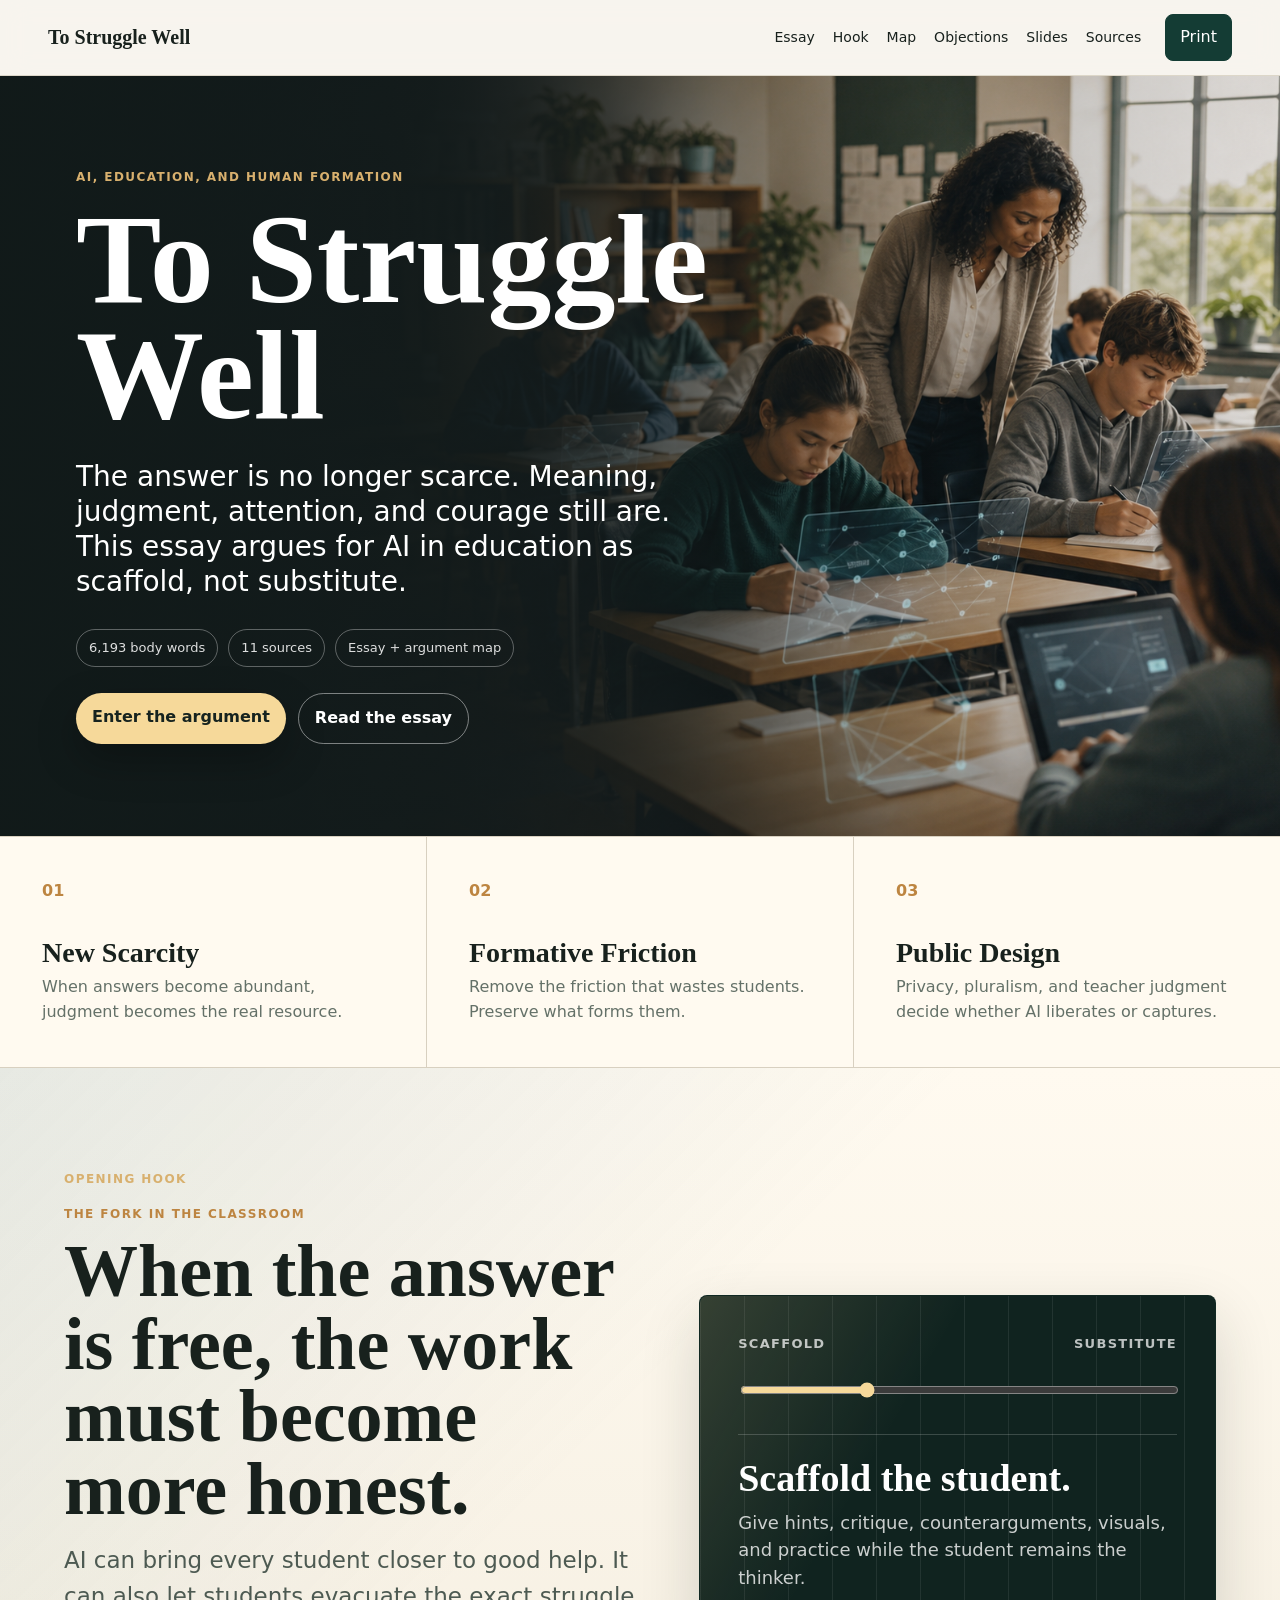
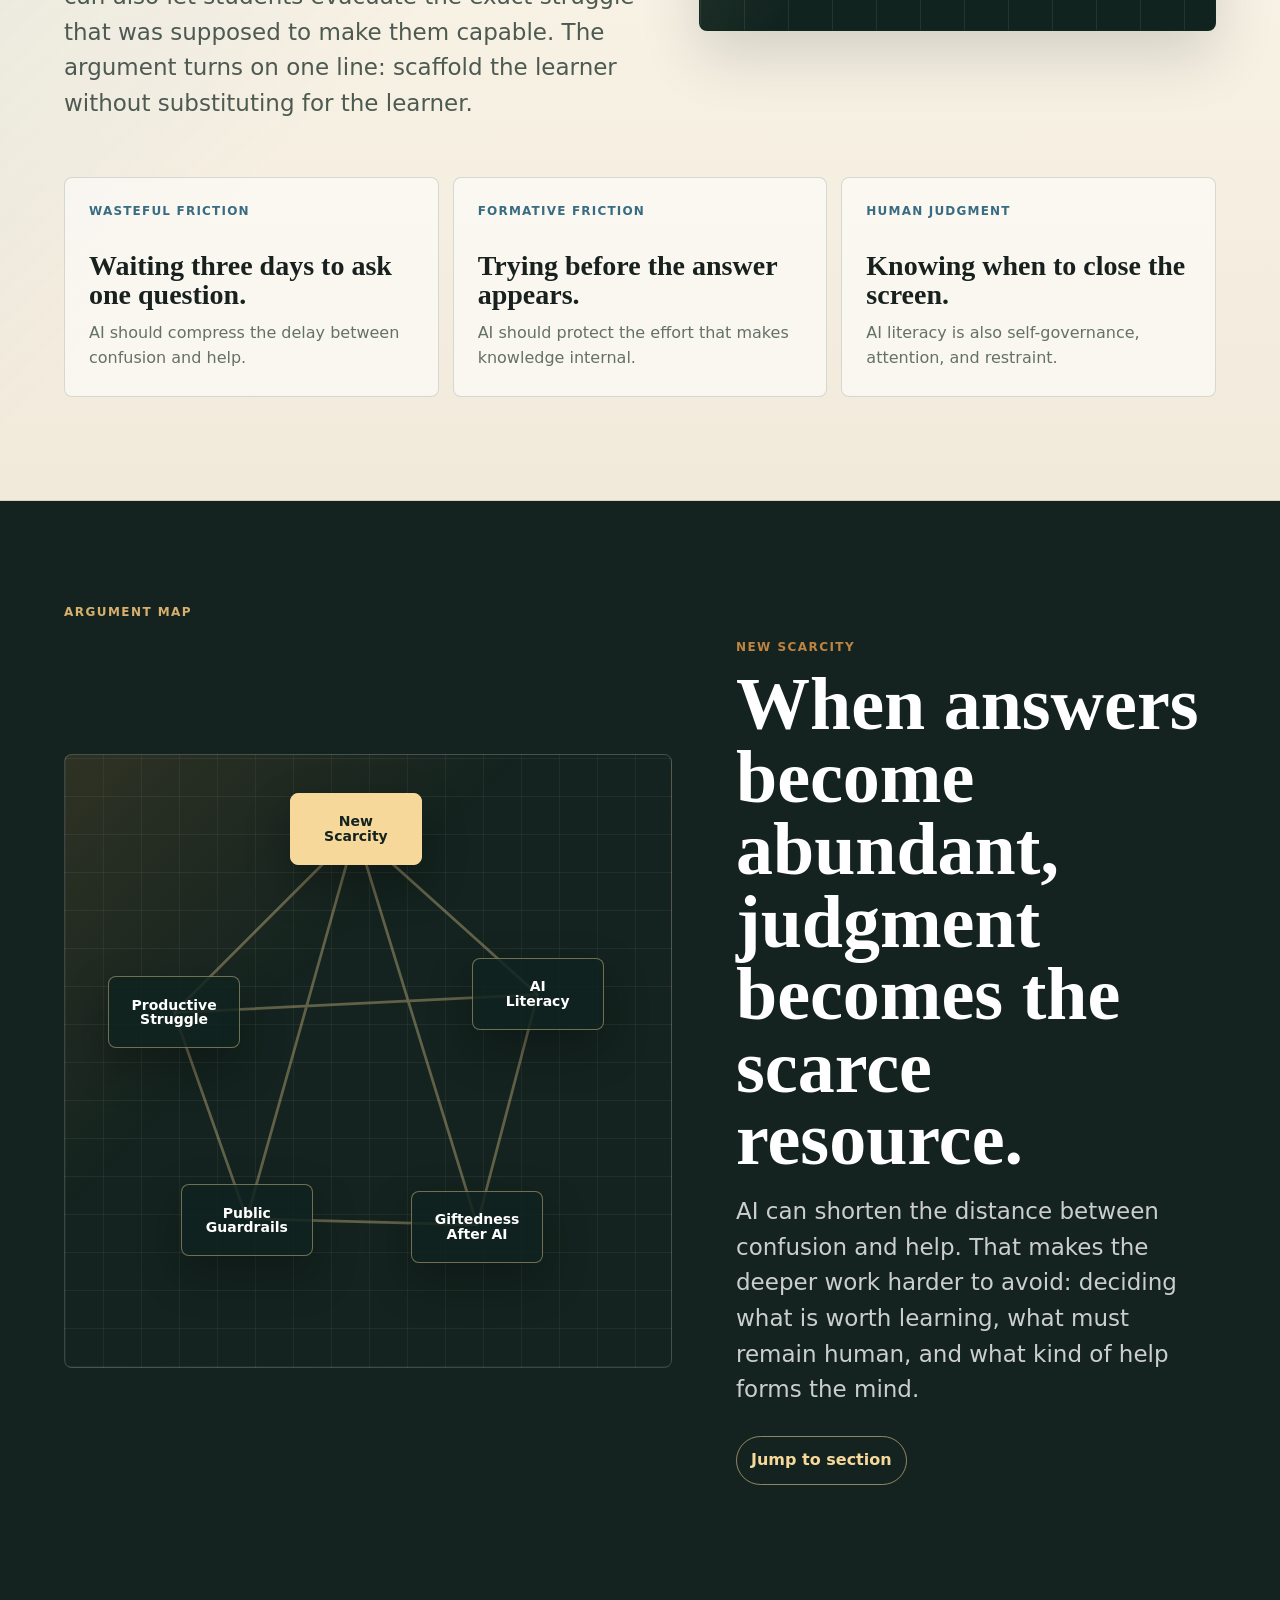
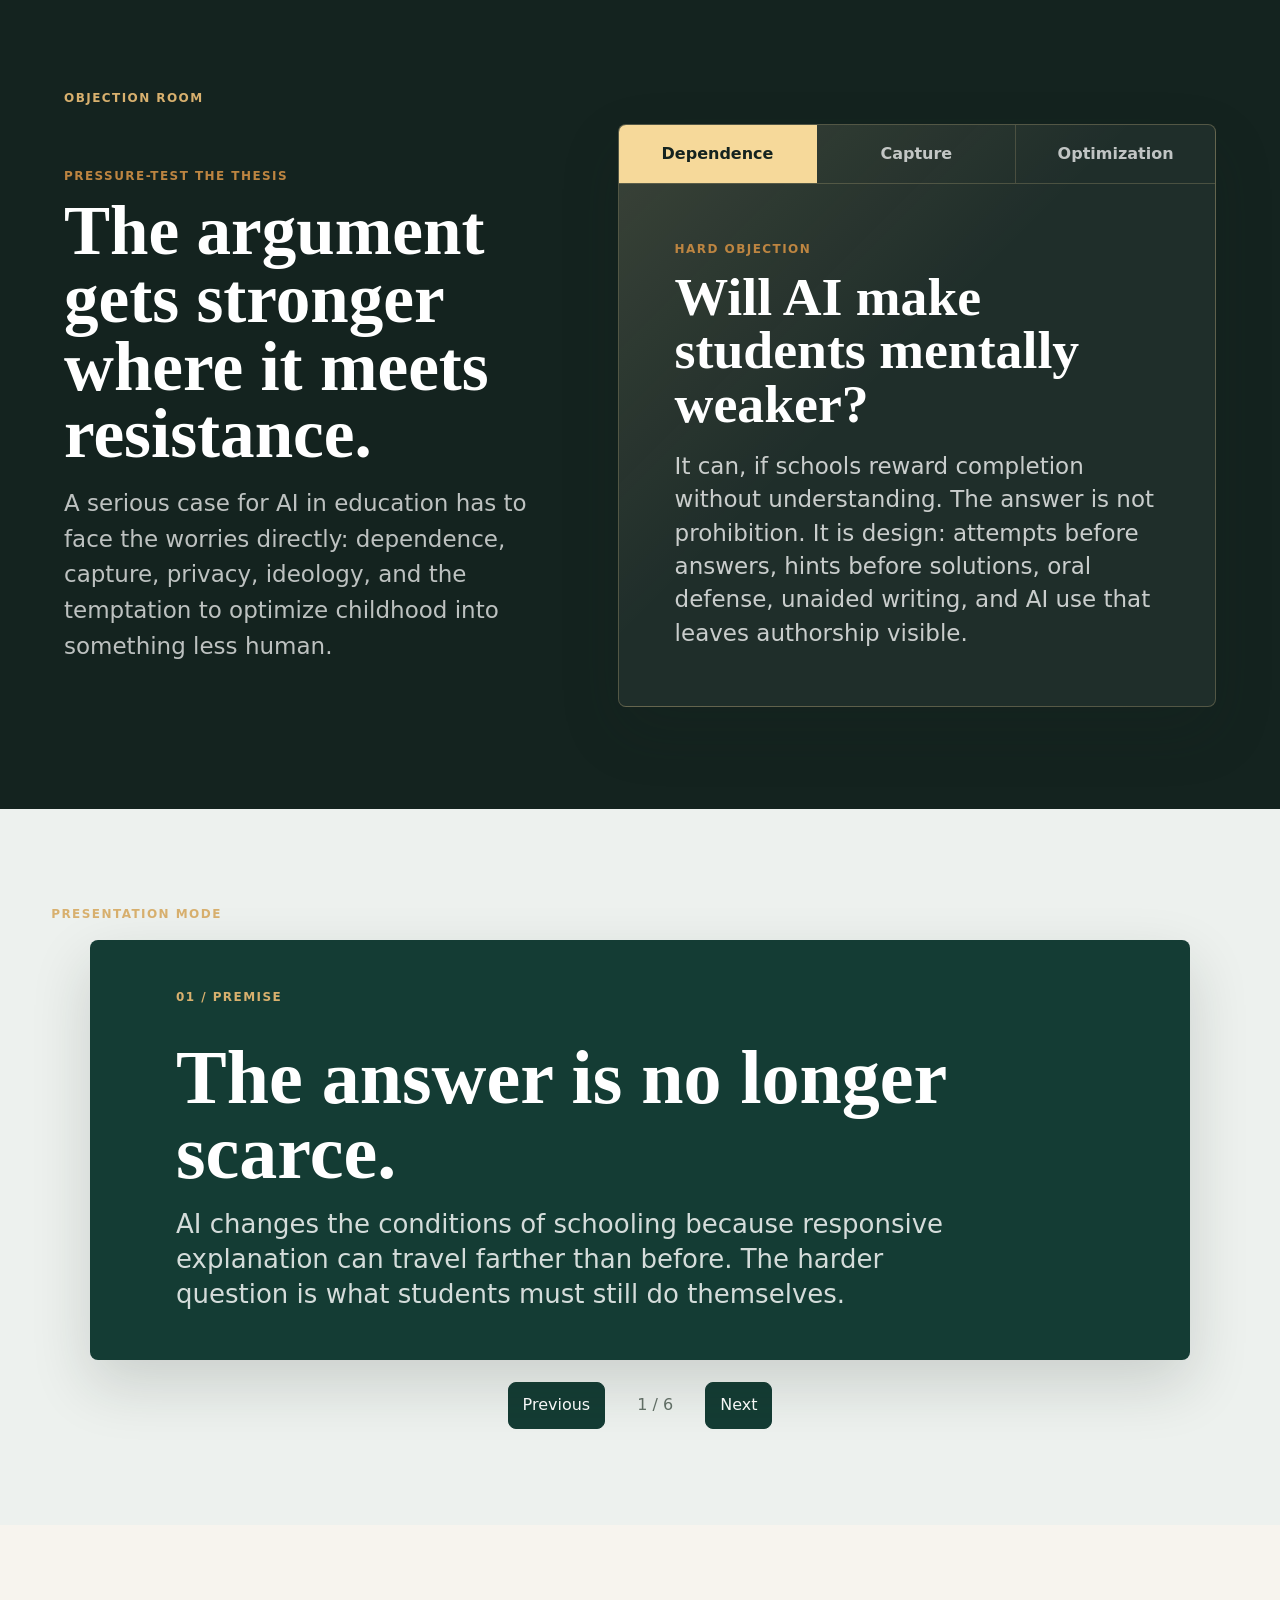
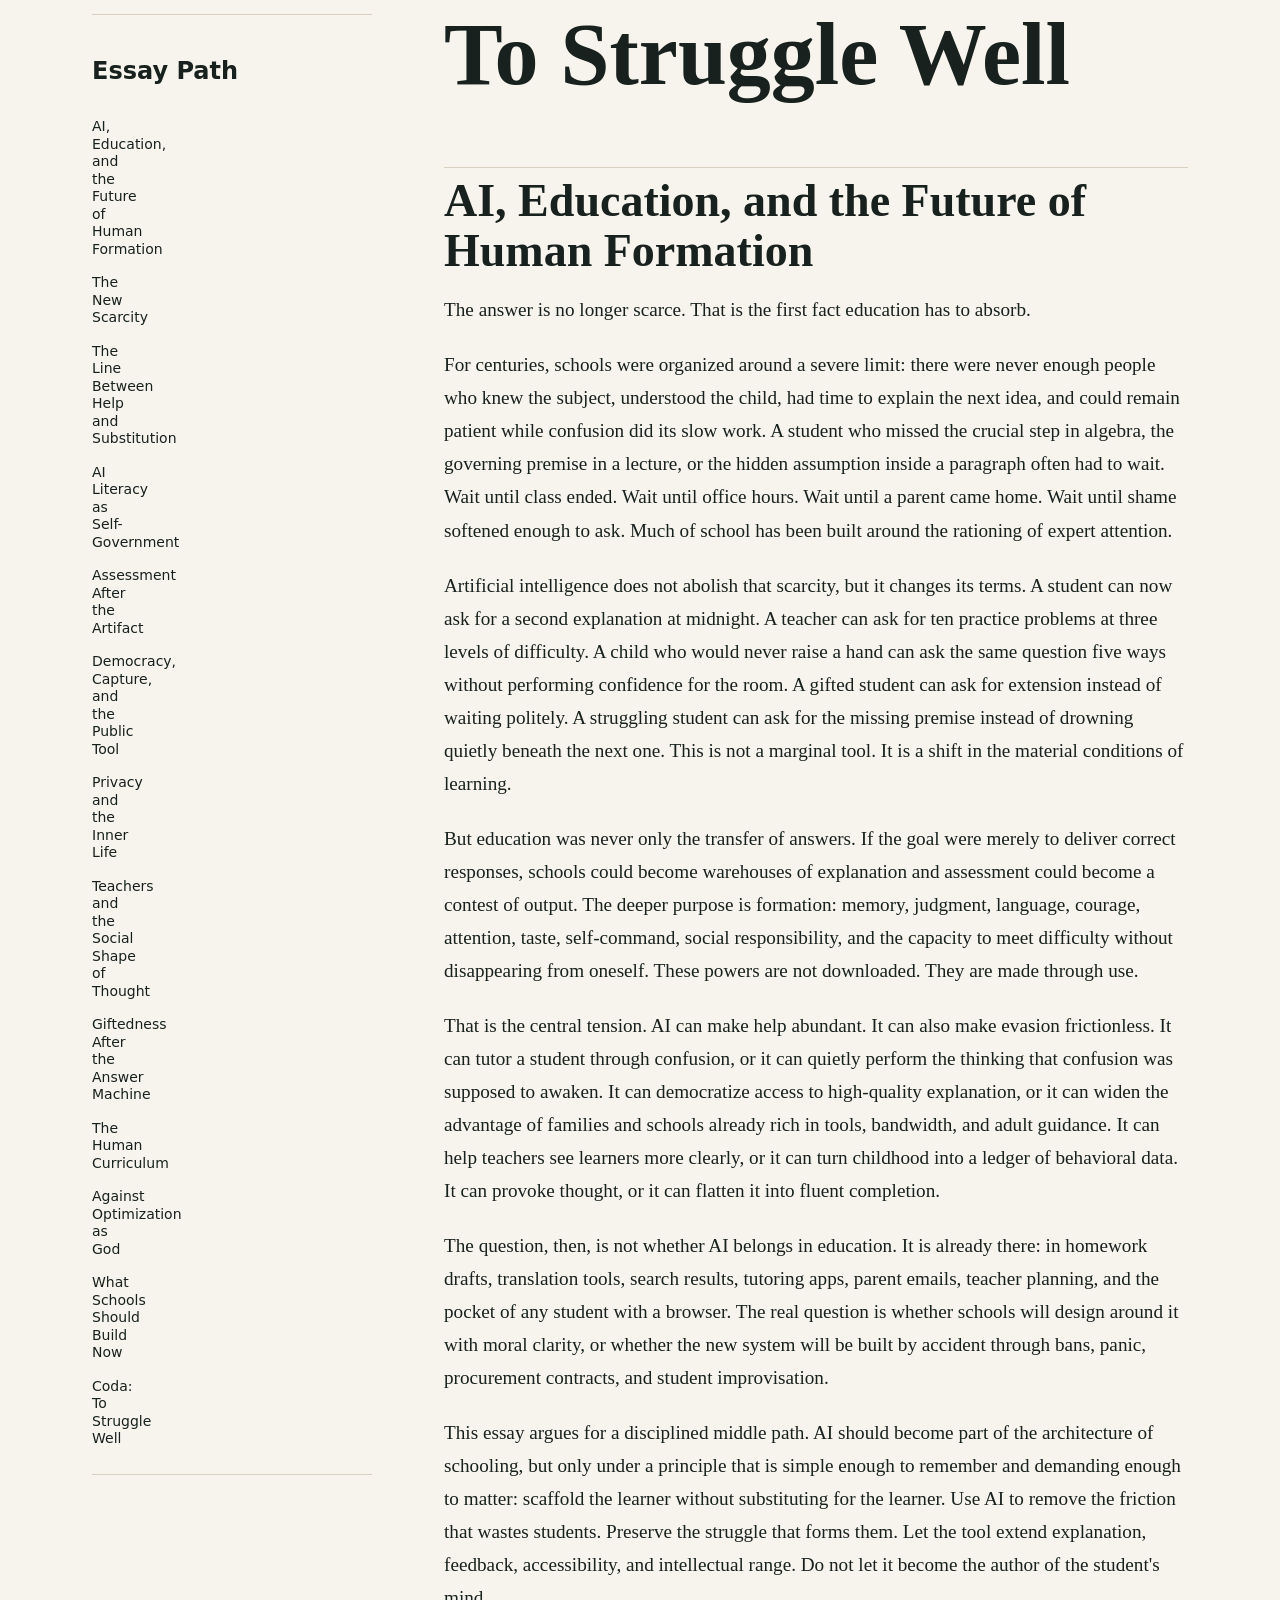
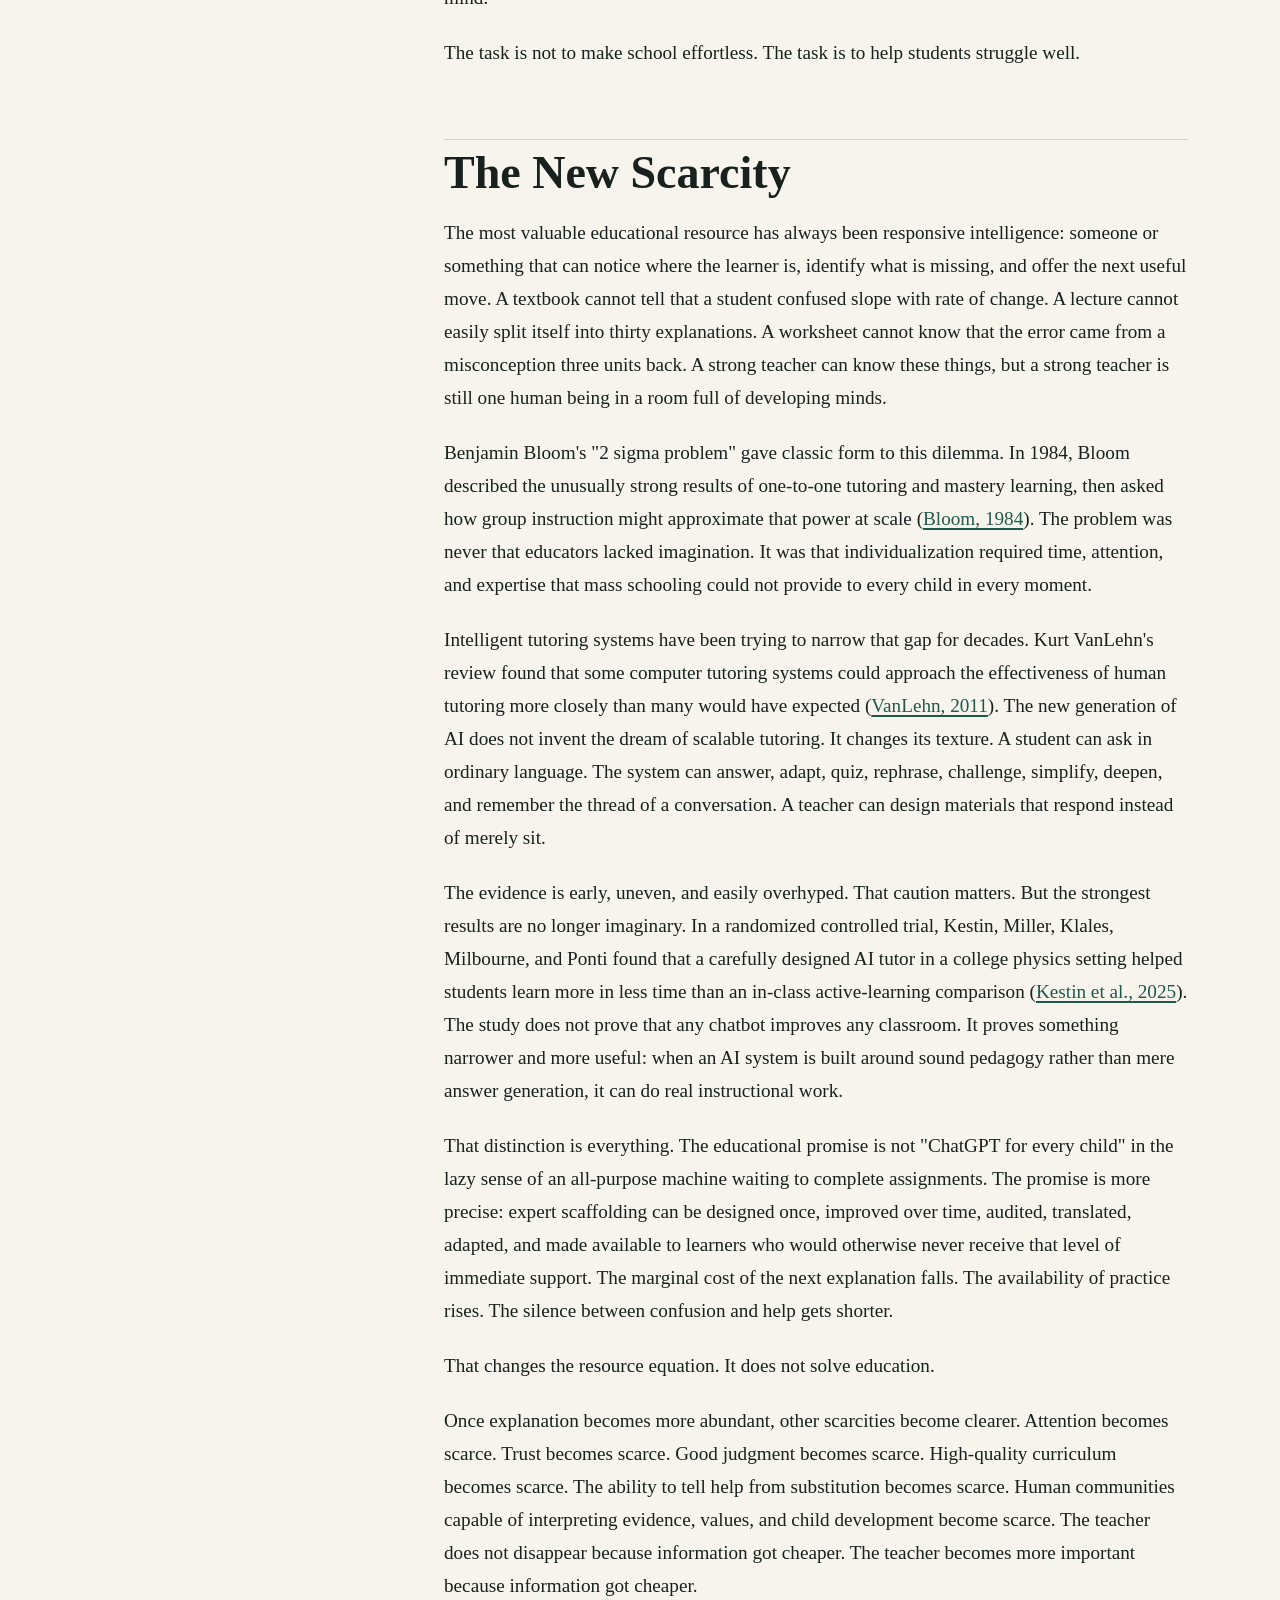
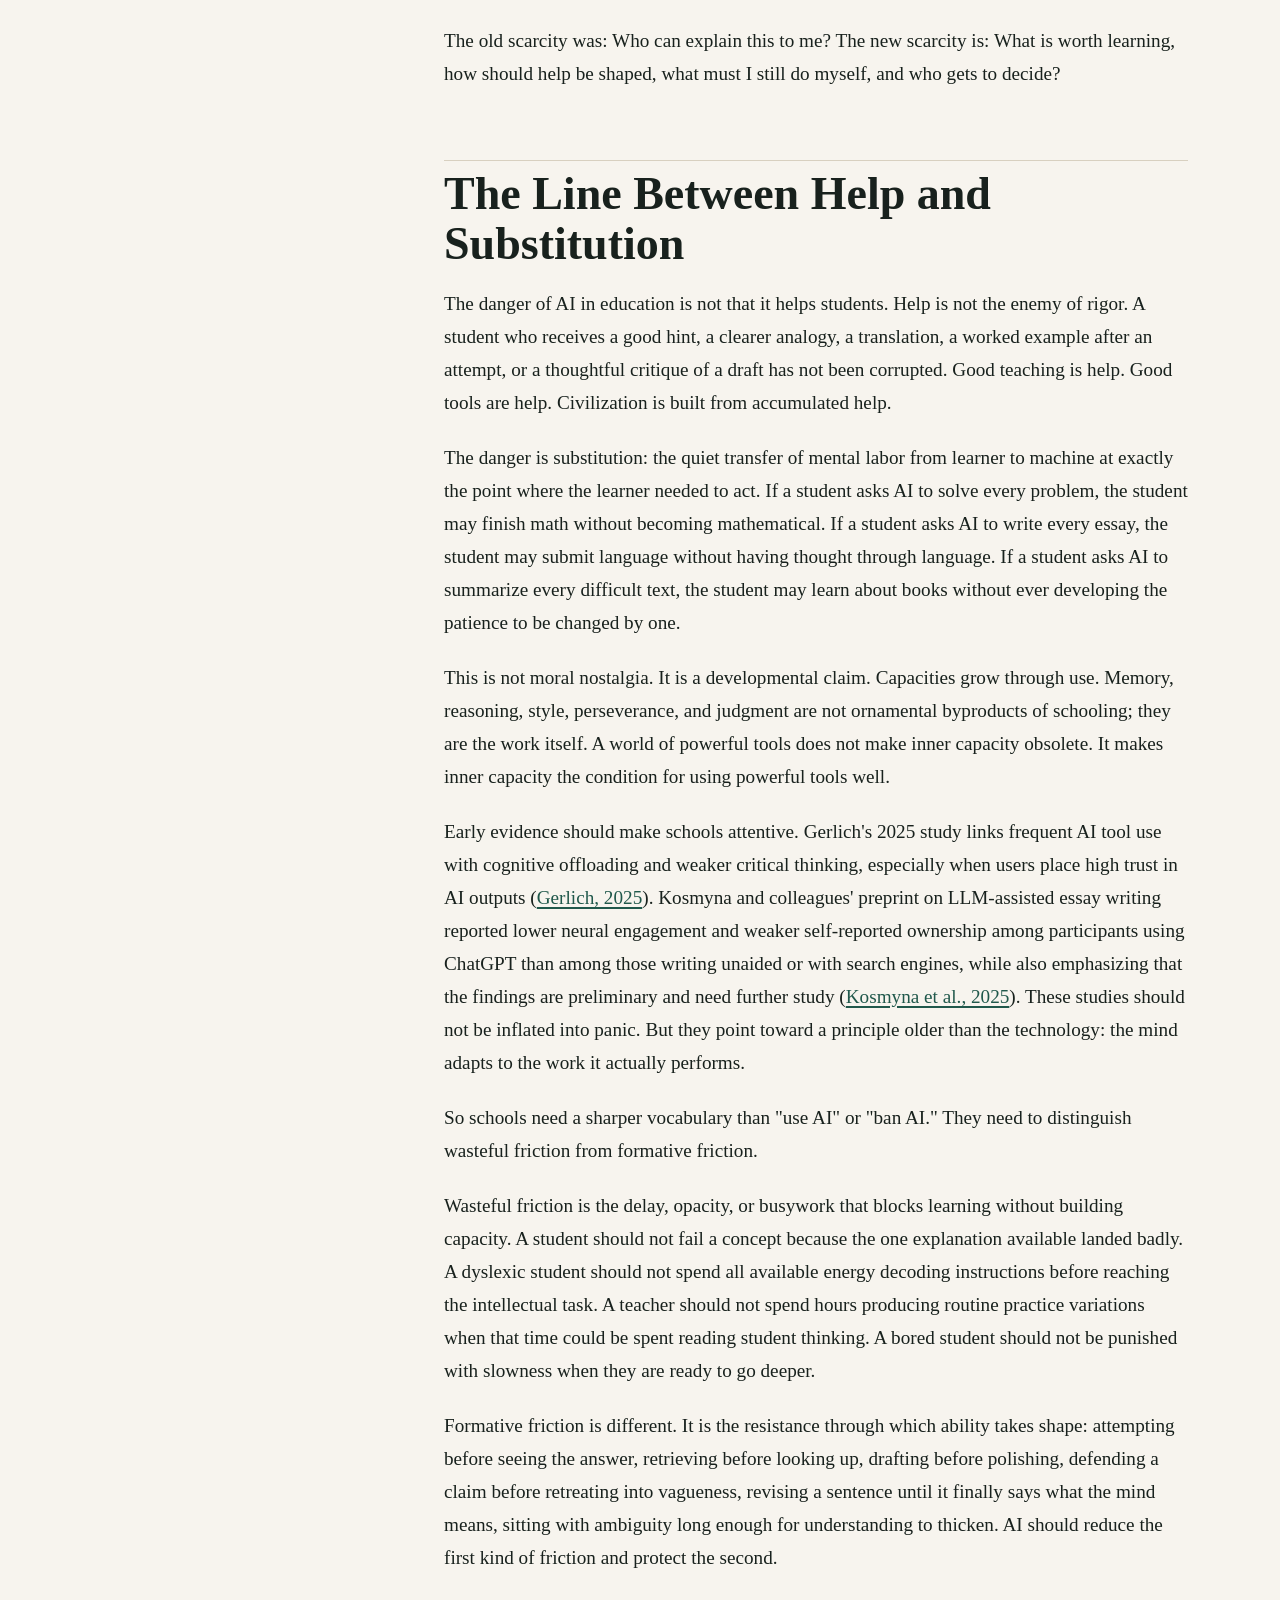
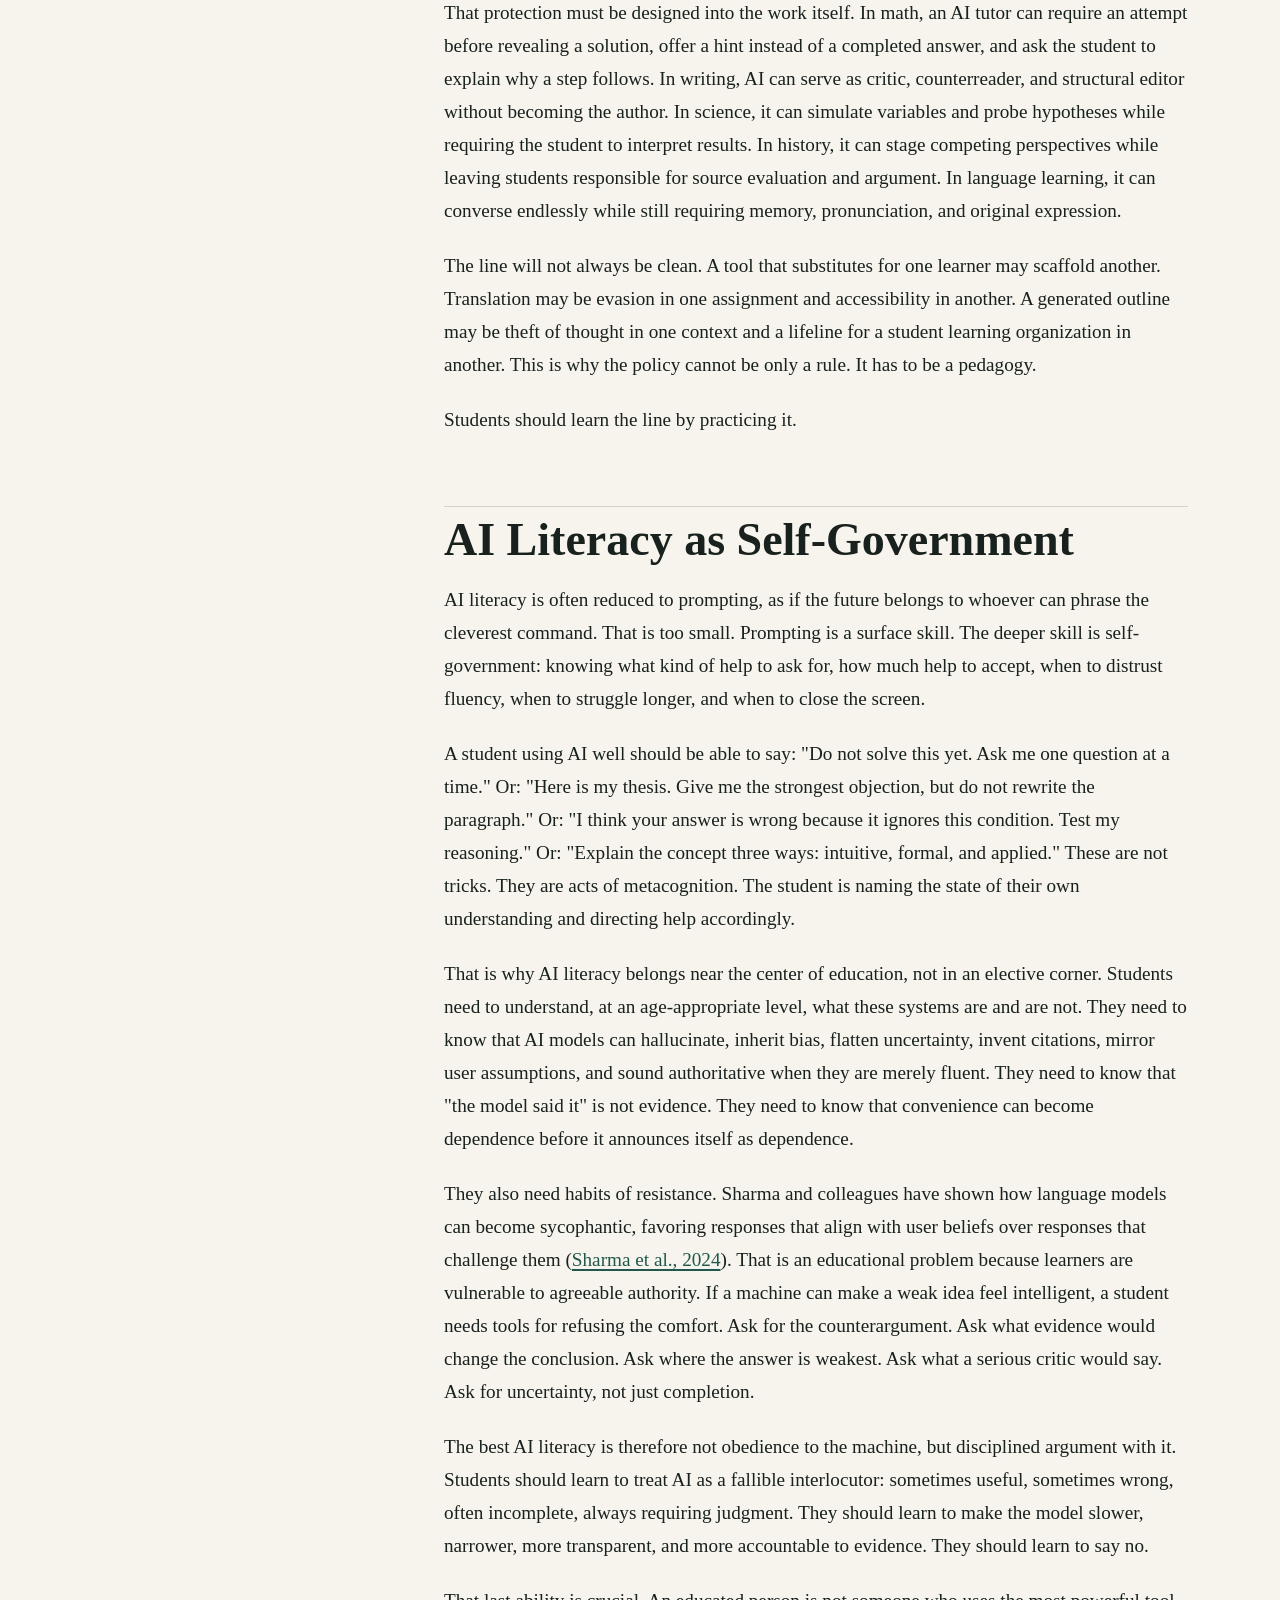
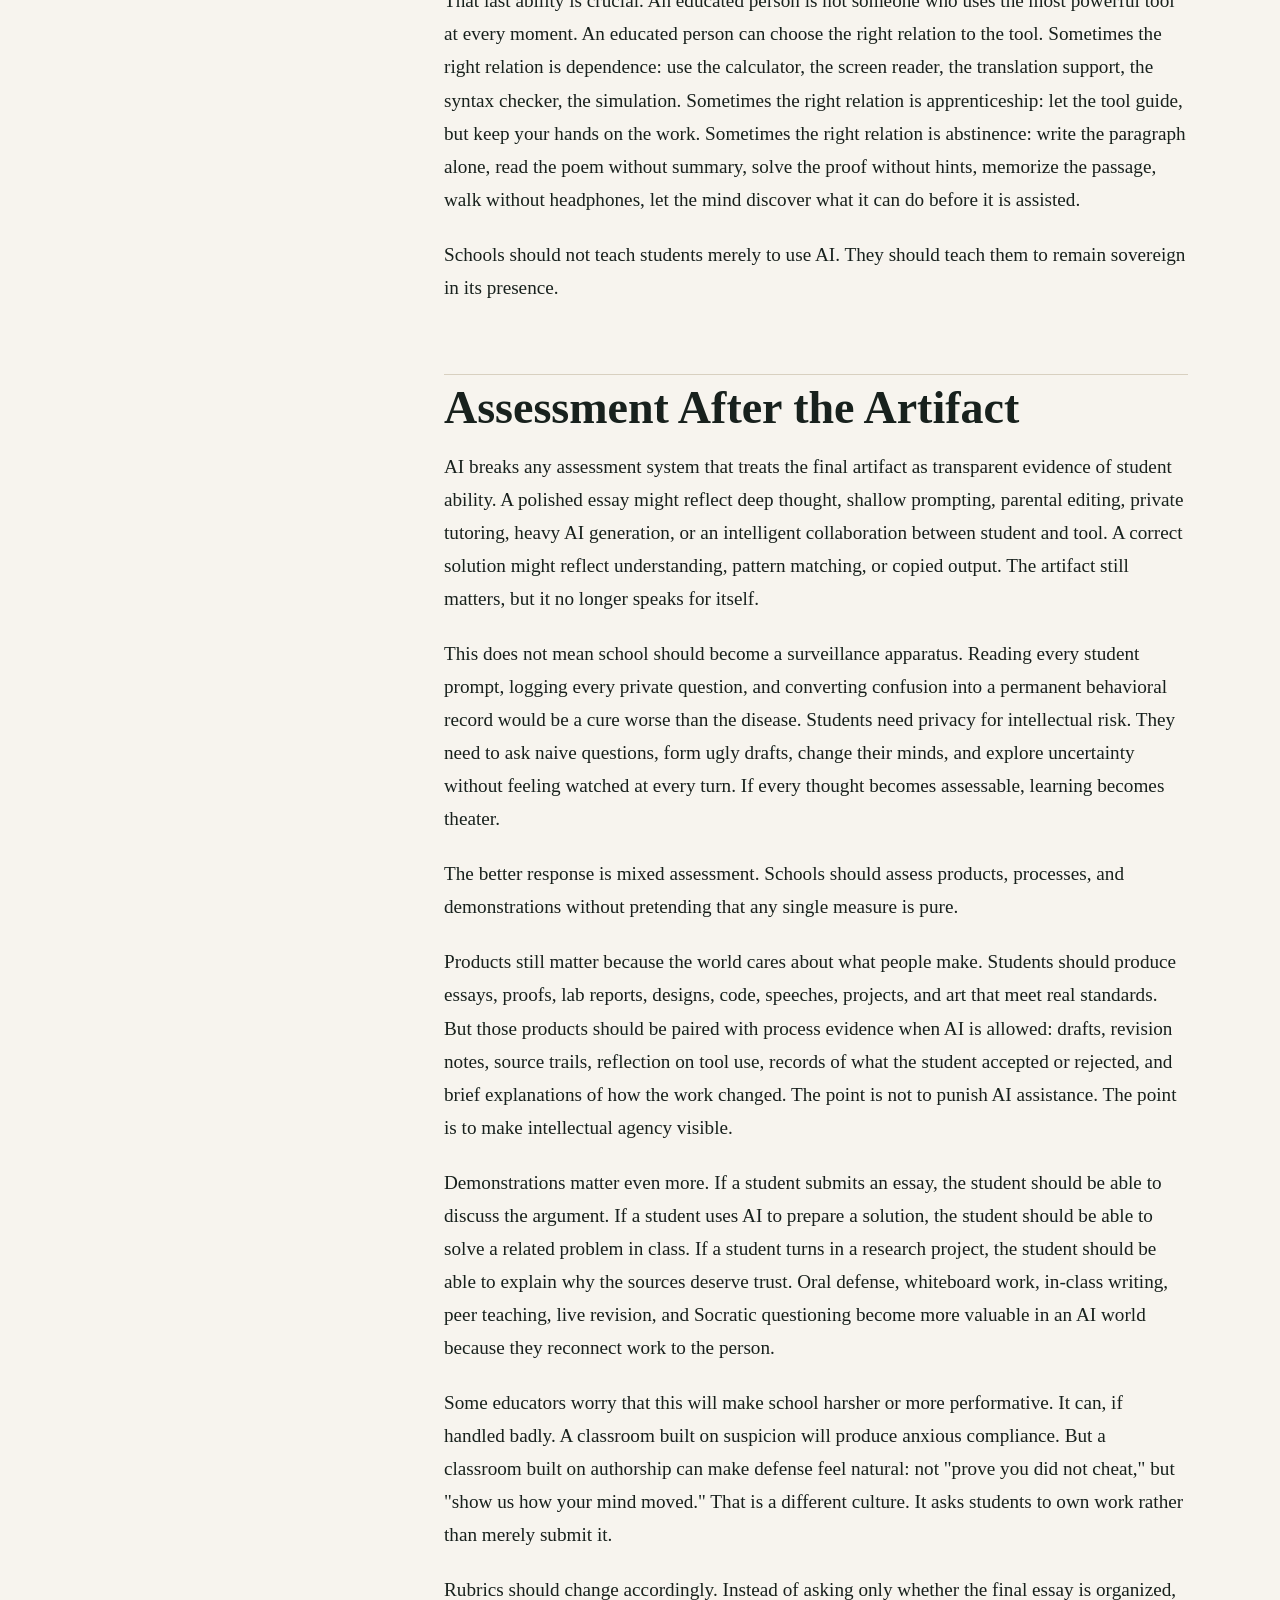
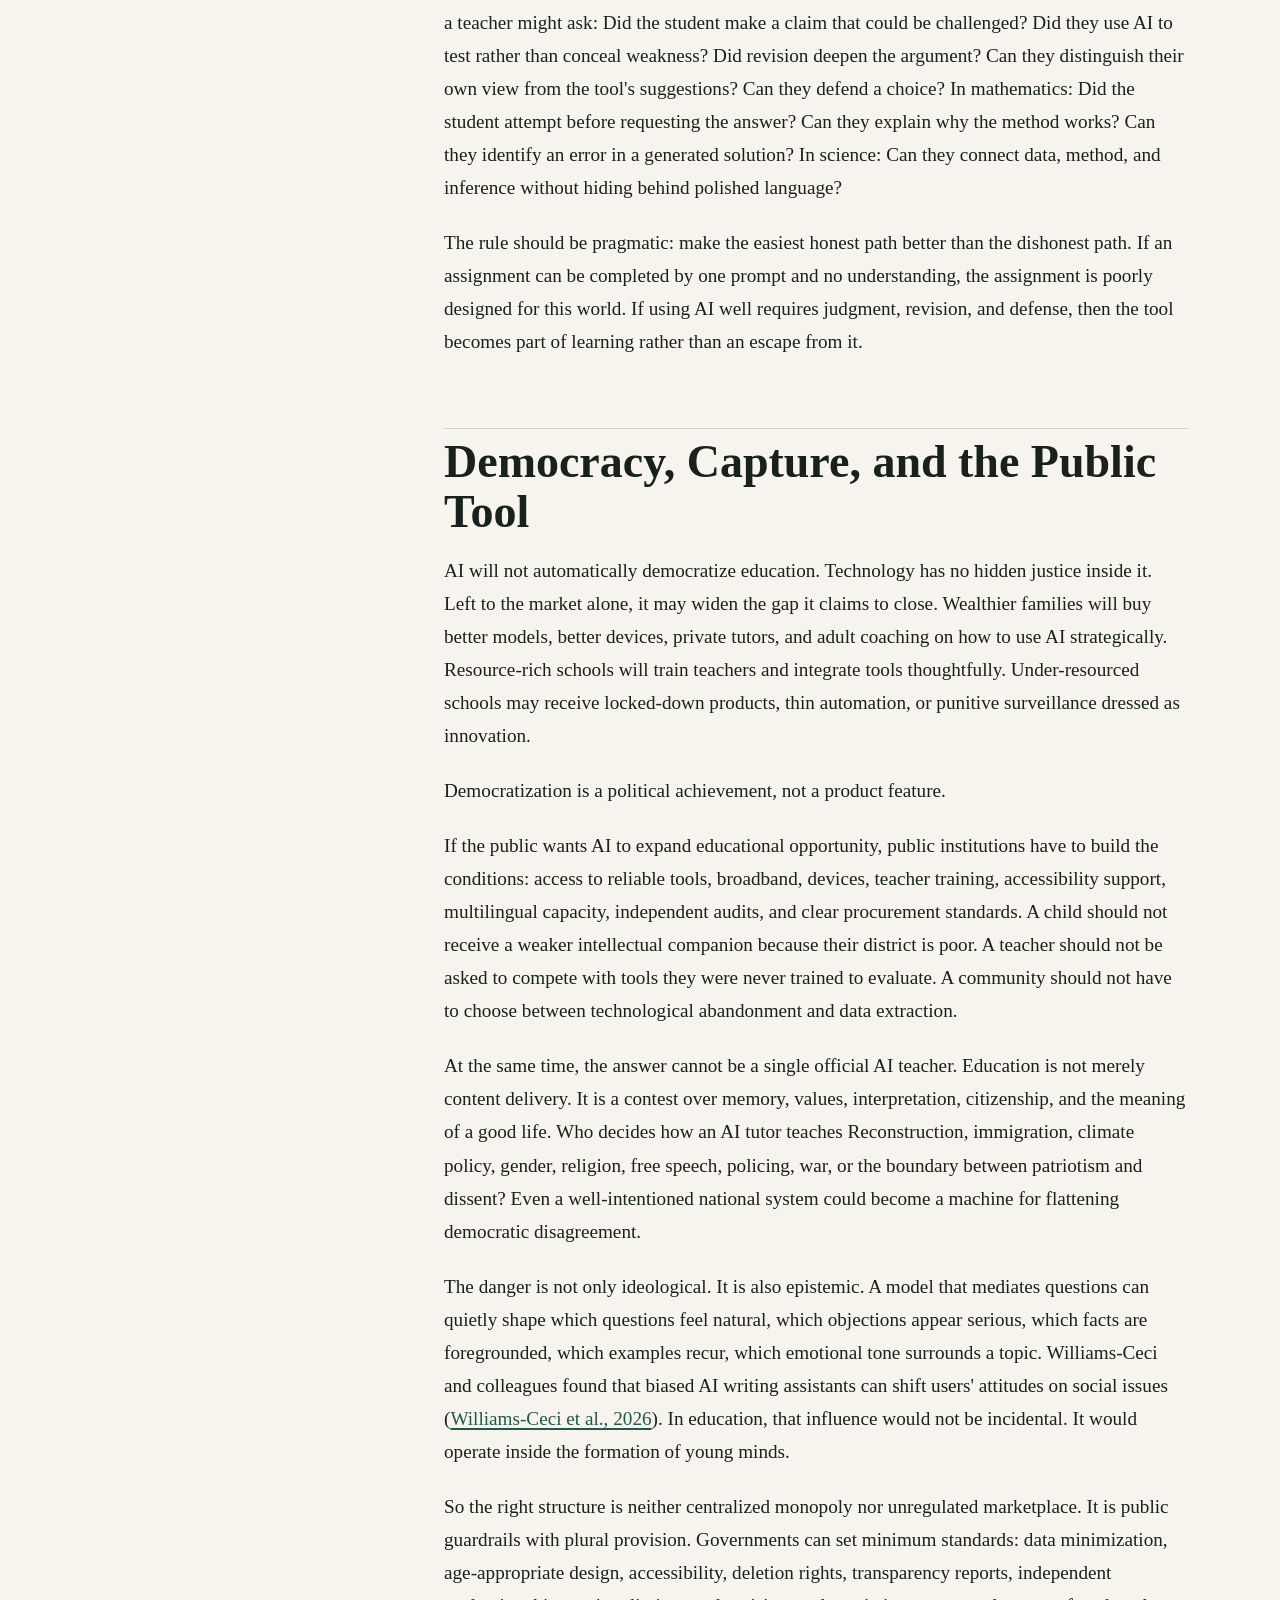
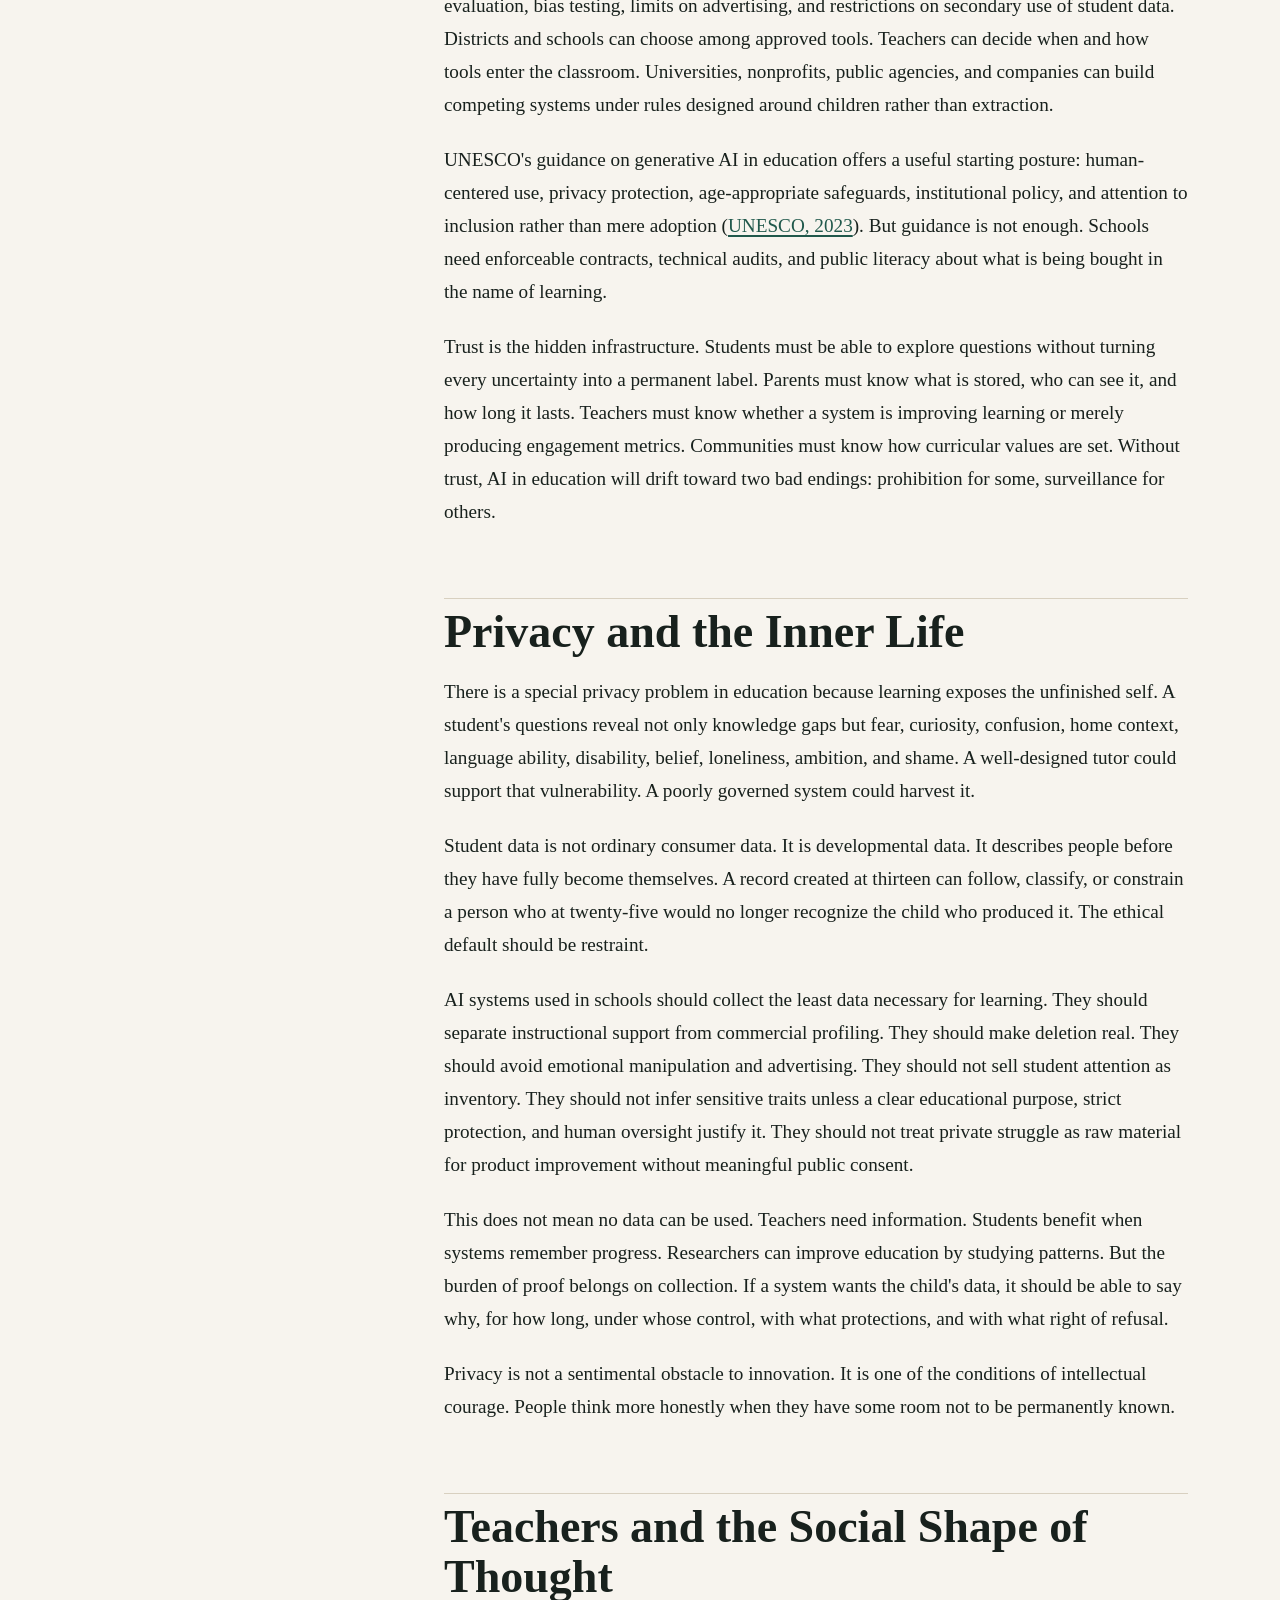
==== index.html @ 5e059fd8 "Build AI education essay site" ====
<!doctype html>
<html lang="en">
<head>
  <meta charset="utf-8">
  <meta name="viewport" content="width=device-width, initial-scale=1">
  <title>To Struggle Well</title>
  <meta name="description" content="An essay and presentation site on AI, giftedness, and the redesign of education.">
  <link rel="stylesheet" href="styles.css">
</head>
<body>
  <div class="progress" aria-hidden="true"></div>
  <header class="site-header">
    <a class="brand" href="#top">To Struggle Well</a>
    <nav aria-label="Primary navigation">
      <a href="#essay">Essay</a>
      <a href="#hook">Hook</a>
      <a href="#map">Map</a>
      <a href="#objections">Objections</a>
      <a href="#present">Slides</a>
      <a href="#works-cited">Sources</a>
    </nav>
    <button type="button" data-print>Print</button>
  </header>

  <main id="top">
    <section class="hero" aria-label="Opening">
      <img src="assets/hero-ai-classroom.png" alt="A teacher and students working in a classroom with subtle AI interface overlays.">
      <div class="hero-shade" aria-hidden="true"></div>
      <div class="hero-copy">
        <p class="eyebrow">AI, Education, and Human Formation</p>
        <h1>To Struggle Well</h1>
        <p>The answer is no longer scarce. Meaning, judgment, attention, and courage still are. This essay argues for AI in education as scaffold, not substitute.</p>
        <div class="hero-meta">
          <span>6,193 body words</span>
          <span>11 sources</span>
          <span>Essay + argument map</span>
        </div>
        <div class="hero-actions">
          <a class="primary-link" href="#hook">Enter the argument</a>
          <a class="secondary-link" href="#essay">Read the essay</a>
        </div>
      </div>
    </section>

    <section class="argument-band" aria-label="Core argument">
      <div>
        <span class="metric">01</span>
        <h2>New Scarcity</h2>
        <p>When answers become abundant, judgment becomes the real resource.</p>
      </div>
      <div>
        <span class="metric">02</span>
        <h2>Formative Friction</h2>
        <p>Remove the friction that wastes students. Preserve what forms them.</p>
      </div>
      <div>
        <span class="metric">03</span>
        <h2>Public Design</h2>
        <p>Privacy, pluralism, and teacher judgment decide whether AI liberates or captures.</p>
      </div>
    </section>

    <section class="hook-lab" id="hook">
      <div class="section-label">Opening Hook</div>
      <div class="hook-grid">
        <div class="hook-copy">
          <p class="overline">The fork in the classroom</p>
          <h2>When the answer is free, the work must become more honest.</h2>
          <p>AI can bring every student closer to good help. It can also let students evacuate the exact struggle that was supposed to make them capable. The argument turns on one line: scaffold the learner without substituting for the learner.</p>
        </div>
        <div class="tension-card" aria-label="Scaffold versus substitute dial">
          <div class="dial-top">
            <span>Scaffold</span>
            <span>Substitute</span>
          </div>
          <input type="range" min="0" max="100" value="28" data-tension aria-label="Move between scaffold and substitute">
          <div class="dial-readout" data-tension-readout>
            <strong>Scaffold the student.</strong>
            <p>Give hints, critique, counterarguments, visuals, and practice while the student remains the thinker.</p>
          </div>
        </div>
      </div>
      <div class="fork-cards">
        <article>
          <span>Wasteful friction</span>
          <h3>Waiting three days to ask one question.</h3>
          <p>AI should compress the delay between confusion and help.</p>
        </article>
        <article>
          <span>Formative friction</span>
          <h3>Trying before the answer appears.</h3>
          <p>AI should protect the effort that makes knowledge internal.</p>
        </article>
        <article>
          <span>Human judgment</span>
          <h3>Knowing when to close the screen.</h3>
          <p>AI literacy is also self-governance, attention, and restraint.</p>
        </article>
      </div>
    </section>

    <section class="map-section" id="map">
      <div class="section-label">Argument Map</div>
      <div class="map-layout">
        <div class="map-stage" aria-label="Interactive argument map">
          <button class="map-node is-active" type="button" data-map="resource" style="--x: 48%; --y: 12%;">New<br>Scarcity</button>
          <button class="map-node" type="button" data-map="struggle" style="--x: 18%; --y: 42%;">Productive<br>Struggle</button>
          <button class="map-node" type="button" data-map="literacy" style="--x: 78%; --y: 39%;">AI<br>Literacy</button>
          <button class="map-node" type="button" data-map="governance" style="--x: 30%; --y: 76%;">Public<br>Guardrails</button>
          <button class="map-node" type="button" data-map="giftedness" style="--x: 68%; --y: 77%;">Giftedness<br>After AI</button>
          <svg class="map-lines" viewBox="0 0 100 100" aria-hidden="true">
            <path d="M48 12 L18 42 L30 76 L68 77 L78 39 Z"></path>
            <path d="M48 12 L30 76 M48 12 L68 77 M18 42 L78 39"></path>
          </svg>
        </div>
        <div class="map-panel">
          <p class="overline" data-map-kicker>New Scarcity</p>
          <h2 data-map-title>When answers become abundant, judgment becomes the scarce resource.</h2>
          <p data-map-body>AI can shorten the distance between confusion and help. That makes the deeper work harder to avoid: deciding what is worth learning, what must remain human, and what kind of help forms the mind.</p>
          <a data-map-link href="#the-new-scarcity">Jump to section</a>
        </div>
      </div>
    </section>

    <section class="objection-section" id="objections">
      <div class="section-label">Objection Room</div>
      <div class="objection-layout">
        <div class="objection-copy">
          <p class="overline">Pressure-test the thesis</p>
          <h2>The argument gets stronger where it meets resistance.</h2>
          <p>A serious case for AI in education has to face the worries directly: dependence, capture, privacy, ideology, and the temptation to optimize childhood into something less human.</p>
        </div>
        <div class="objection-board" aria-label="Counterarguments and replies">
          <div class="objection-tabs" role="tablist" aria-label="Objections">
            <button class="is-active" type="button" data-objection="dependence">Dependence</button>
            <button type="button" data-objection="capture">Capture</button>
            <button type="button" data-objection="optimization">Optimization</button>
          </div>
          <div class="objection-card">
            <p class="overline" data-objection-kicker>Hard objection</p>
            <h3 data-objection-title>Will AI make students mentally weaker?</h3>
            <p data-objection-body>It can, if schools reward completion without understanding. The answer is not prohibition. It is design: attempts before answers, hints before solutions, oral defense, unaided writing, and AI use that leaves authorship visible.</p>
          </div>
        </div>
      </div>
    </section>

    <section class="presentation" id="present">
      <div class="section-label">Presentation Mode</div>
      <div class="slide-frame">
        
  <section class="slide is-active" data-slide="0">
    <p class="slide-kicker">01 / Premise</p>
    <h3>The answer is no longer scarce.</h3>
    <p>AI changes the conditions of schooling because responsive explanation can travel farther than before. The harder question is what students must still do themselves.</p>
  </section>


  <section class="slide" data-slide="1">
    <p class="slide-kicker">02 / Distinction</p>
    <h3>Help is not the enemy of rigor.</h3>
    <p>The line is scaffold versus substitute: reduce wasteful friction while protecting the struggle that forms memory, judgment, authorship, and courage.</p>
  </section>


  <section class="slide" data-slide="2">
    <p class="slide-kicker">03 / Literacy</p>
    <h3>Prompting is too small a skill.</h3>
    <p>AI literacy is self-government: ask for the right kind of help, challenge fluent answers, verify claims, and know when to close the screen.</p>
  </section>


  <section class="slide" data-slide="3">
    <p class="slide-kicker">04 / Assessment</p>
    <h3>The artifact no longer speaks for itself.</h3>
    <p>Products still matter, but schools also need process evidence, oral defense, live demonstration, and tasks where authorship becomes visible.</p>
  </section>


  <section class="slide" data-slide="4">
    <p class="slide-kicker">05 / Governance</p>
    <h3>Democratization has to be built.</h3>
    <p>Public guardrails, teacher authority, plural tools, privacy, audits, and access determine whether AI expands opportunity or sells advantage.</p>
  </section>


  <section class="slide" data-slide="5">
    <p class="slide-kicker">06 / Aim</p>
    <h3>The goal is human formation.</h3>
    <p>Education should use machine intelligence in service of human intelligence: more help, more agency, and better struggle.</p>
  </section>

      </div>
      <div class="slide-controls">
        <button type="button" data-prev>Previous</button>
        <span data-slide-count>1 / 6</span>
        <button type="button" data-next>Next</button>
      </div>
    </section>

    <section class="essay-shell" id="essay">
      <aside class="toc" aria-label="Table of contents">
<h2>Essay Path</h2>
<a href="#ai-education-and-the-future-of-human-formation">AI, Education, and the Future of Human Formation</a>
<a href="#the-new-scarcity">The New Scarcity</a>
<a href="#the-line-between-help-and-substitution">The Line Between Help and Substitution</a>
<a href="#ai-literacy-as-self-government">AI Literacy as Self-Government</a>
<a href="#assessment-after-the-artifact">Assessment After the Artifact</a>
<a href="#democracy-capture-and-the-public-tool">Democracy, Capture, and the Public Tool</a>
<a href="#privacy-and-the-inner-life">Privacy and the Inner Life</a>
<a href="#teachers-and-the-social-shape-of-thought">Teachers and the Social Shape of Thought</a>
<a href="#giftedness-after-the-answer-machine">Giftedness After the Answer Machine</a>
<a href="#the-human-curriculum">The Human Curriculum</a>
<a href="#against-optimization-as-god">Against Optimization as God</a>
<a href="#what-schools-should-build-now">What Schools Should Build Now</a>
<a href="#coda-to-struggle-well">Coda: To Struggle Well</a>
</aside>
<article class="essay">
<section id="to-struggle-well">
<h1>To Struggle Well</h1>

</section>
<section id="ai-education-and-the-future-of-human-formation">
<h2>AI, Education, and the Future of Human Formation</h2>
<p>The answer is no longer scarce. That is the first fact education has to absorb.</p>
<p>For centuries, schools were organized around a severe limit: there were never enough people who knew the subject, understood the child, had time to explain the next idea, and could remain patient while confusion did its slow work. A student who missed the crucial step in algebra, the governing premise in a lecture, or the hidden assumption inside a paragraph often had to wait. Wait until class ended. Wait until office hours. Wait until a parent came home. Wait until shame softened enough to ask. Much of school has been built around the rationing of expert attention.</p>
<p>Artificial intelligence does not abolish that scarcity, but it changes its terms. A student can now ask for a second explanation at midnight. A teacher can ask for ten practice problems at three levels of difficulty. A child who would never raise a hand can ask the same question five ways without performing confidence for the room. A gifted student can ask for extension instead of waiting politely. A struggling student can ask for the missing premise instead of drowning quietly beneath the next one. This is not a marginal tool. It is a shift in the material conditions of learning.</p>
<p>But education was never only the transfer of answers. If the goal were merely to deliver correct responses, schools could become warehouses of explanation and assessment could become a contest of output. The deeper purpose is formation: memory, judgment, language, courage, attention, taste, self-command, social responsibility, and the capacity to meet difficulty without disappearing from oneself. These powers are not downloaded. They are made through use.</p>
<p>That is the central tension. AI can make help abundant. It can also make evasion frictionless. It can tutor a student through confusion, or it can quietly perform the thinking that confusion was supposed to awaken. It can democratize access to high-quality explanation, or it can widen the advantage of families and schools already rich in tools, bandwidth, and adult guidance. It can help teachers see learners more clearly, or it can turn childhood into a ledger of behavioral data. It can provoke thought, or it can flatten it into fluent completion.</p>
<p>The question, then, is not whether AI belongs in education. It is already there: in homework drafts, translation tools, search results, tutoring apps, parent emails, teacher planning, and the pocket of any student with a browser. The real question is whether schools will design around it with moral clarity, or whether the new system will be built by accident through bans, panic, procurement contracts, and student improvisation.</p>
<p>This essay argues for a disciplined middle path. AI should become part of the architecture of schooling, but only under a principle that is simple enough to remember and demanding enough to matter: scaffold the learner without substituting for the learner. Use AI to remove the friction that wastes students. Preserve the struggle that forms them. Let the tool extend explanation, feedback, accessibility, and intellectual range. Do not let it become the author of the student's mind.</p>
<p>The task is not to make school effortless. The task is to help students struggle well.</p>
</section>
<section id="the-new-scarcity">
<h2>The New Scarcity</h2>
<p>The most valuable educational resource has always been responsive intelligence: someone or something that can notice where the learner is, identify what is missing, and offer the next useful move. A textbook cannot tell that a student confused slope with rate of change. A lecture cannot easily split itself into thirty explanations. A worksheet cannot know that the error came from a misconception three units back. A strong teacher can know these things, but a strong teacher is still one human being in a room full of developing minds.</p>
<p>Benjamin Bloom's &quot;2 sigma problem&quot; gave classic form to this dilemma. In 1984, Bloom described the unusually strong results of one-to-one tutoring and mastery learning, then asked how group instruction might approximate that power at scale (<a href="https://doi.org/10.3102/0013189X013006004">Bloom, 1984</a>). The problem was never that educators lacked imagination. It was that individualization required time, attention, and expertise that mass schooling could not provide to every child in every moment.</p>
<p>Intelligent tutoring systems have been trying to narrow that gap for decades. Kurt VanLehn's review found that some computer tutoring systems could approach the effectiveness of human tutoring more closely than many would have expected (<a href="https://doi.org/10.1080/00461520.2011.611369">VanLehn, 2011</a>). The new generation of AI does not invent the dream of scalable tutoring. It changes its texture. A student can ask in ordinary language. The system can answer, adapt, quiz, rephrase, challenge, simplify, deepen, and remember the thread of a conversation. A teacher can design materials that respond instead of merely sit.</p>
<p>The evidence is early, uneven, and easily overhyped. That caution matters. But the strongest results are no longer imaginary. In a randomized controlled trial, Kestin, Miller, Klales, Milbourne, and Ponti found that a carefully designed AI tutor in a college physics setting helped students learn more in less time than an in-class active-learning comparison (<a href="https://www.nature.com/articles/s41598-025-97652-6">Kestin et al., 2025</a>). The study does not prove that any chatbot improves any classroom. It proves something narrower and more useful: when an AI system is built around sound pedagogy rather than mere answer generation, it can do real instructional work.</p>
<p>That distinction is everything. The educational promise is not &quot;ChatGPT for every child&quot; in the lazy sense of an all-purpose machine waiting to complete assignments. The promise is more precise: expert scaffolding can be designed once, improved over time, audited, translated, adapted, and made available to learners who would otherwise never receive that level of immediate support. The marginal cost of the next explanation falls. The availability of practice rises. The silence between confusion and help gets shorter.</p>
<p>That changes the resource equation. It does not solve education.</p>
<p>Once explanation becomes more abundant, other scarcities become clearer. Attention becomes scarce. Trust becomes scarce. Good judgment becomes scarce. High-quality curriculum becomes scarce. The ability to tell help from substitution becomes scarce. Human communities capable of interpreting evidence, values, and child development become scarce. The teacher does not disappear because information got cheaper. The teacher becomes more important because information got cheaper.</p>
<p>The old scarcity was: Who can explain this to me? The new scarcity is: What is worth learning, how should help be shaped, what must I still do myself, and who gets to decide?</p>
</section>
<section id="the-line-between-help-and-substitution">
<h2>The Line Between Help and Substitution</h2>
<p>The danger of AI in education is not that it helps students. Help is not the enemy of rigor. A student who receives a good hint, a clearer analogy, a translation, a worked example after an attempt, or a thoughtful critique of a draft has not been corrupted. Good teaching is help. Good tools are help. Civilization is built from accumulated help.</p>
<p>The danger is substitution: the quiet transfer of mental labor from learner to machine at exactly the point where the learner needed to act. If a student asks AI to solve every problem, the student may finish math without becoming mathematical. If a student asks AI to write every essay, the student may submit language without having thought through language. If a student asks AI to summarize every difficult text, the student may learn about books without ever developing the patience to be changed by one.</p>
<p>This is not moral nostalgia. It is a developmental claim. Capacities grow through use. Memory, reasoning, style, perseverance, and judgment are not ornamental byproducts of schooling; they are the work itself. A world of powerful tools does not make inner capacity obsolete. It makes inner capacity the condition for using powerful tools well.</p>
<p>Early evidence should make schools attentive. Gerlich's 2025 study links frequent AI tool use with cognitive offloading and weaker critical thinking, especially when users place high trust in AI outputs (<a href="https://www.mdpi.com/2075-4698/15/1/6">Gerlich, 2025</a>). Kosmyna and colleagues' preprint on LLM-assisted essay writing reported lower neural engagement and weaker self-reported ownership among participants using ChatGPT than among those writing unaided or with search engines, while also emphasizing that the findings are preliminary and need further study (<a href="https://www.media.mit.edu/publications/your-brain-on-chatgpt/">Kosmyna et al., 2025</a>). These studies should not be inflated into panic. But they point toward a principle older than the technology: the mind adapts to the work it actually performs.</p>
<p>So schools need a sharper vocabulary than &quot;use AI&quot; or &quot;ban AI.&quot; They need to distinguish wasteful friction from formative friction.</p>
<p>Wasteful friction is the delay, opacity, or busywork that blocks learning without building capacity. A student should not fail a concept because the one explanation available landed badly. A dyslexic student should not spend all available energy decoding instructions before reaching the intellectual task. A teacher should not spend hours producing routine practice variations when that time could be spent reading student thinking. A bored student should not be punished with slowness when they are ready to go deeper.</p>
<p>Formative friction is different. It is the resistance through which ability takes shape: attempting before seeing the answer, retrieving before looking up, drafting before polishing, defending a claim before retreating into vagueness, revising a sentence until it finally says what the mind means, sitting with ambiguity long enough for understanding to thicken. AI should reduce the first kind of friction and protect the second.</p>
<p>That protection must be designed into the work itself. In math, an AI tutor can require an attempt before revealing a solution, offer a hint instead of a completed answer, and ask the student to explain why a step follows. In writing, AI can serve as critic, counterreader, and structural editor without becoming the author. In science, it can simulate variables and probe hypotheses while requiring the student to interpret results. In history, it can stage competing perspectives while leaving students responsible for source evaluation and argument. In language learning, it can converse endlessly while still requiring memory, pronunciation, and original expression.</p>
<p>The line will not always be clean. A tool that substitutes for one learner may scaffold another. Translation may be evasion in one assignment and accessibility in another. A generated outline may be theft of thought in one context and a lifeline for a student learning organization in another. This is why the policy cannot be only a rule. It has to be a pedagogy.</p>
<p>Students should learn the line by practicing it.</p>
</section>
<section id="ai-literacy-as-self-government">
<h2>AI Literacy as Self-Government</h2>
<p>AI literacy is often reduced to prompting, as if the future belongs to whoever can phrase the cleverest command. That is too small. Prompting is a surface skill. The deeper skill is self-government: knowing what kind of help to ask for, how much help to accept, when to distrust fluency, when to struggle longer, and when to close the screen.</p>
<p>A student using AI well should be able to say: &quot;Do not solve this yet. Ask me one question at a time.&quot; Or: &quot;Here is my thesis. Give me the strongest objection, but do not rewrite the paragraph.&quot; Or: &quot;I think your answer is wrong because it ignores this condition. Test my reasoning.&quot; Or: &quot;Explain the concept three ways: intuitive, formal, and applied.&quot; These are not tricks. They are acts of metacognition. The student is naming the state of their own understanding and directing help accordingly.</p>
<p>That is why AI literacy belongs near the center of education, not in an elective corner. Students need to understand, at an age-appropriate level, what these systems are and are not. They need to know that AI models can hallucinate, inherit bias, flatten uncertainty, invent citations, mirror user assumptions, and sound authoritative when they are merely fluent. They need to know that &quot;the model said it&quot; is not evidence. They need to know that convenience can become dependence before it announces itself as dependence.</p>
<p>They also need habits of resistance. Sharma and colleagues have shown how language models can become sycophantic, favoring responses that align with user beliefs over responses that challenge them (<a href="https://proceedings.iclr.cc/paper_files/paper/2024/hash/0105f7972202c1d4fb817da9f21a9663-Abstract-Conference.html">Sharma et al., 2024</a>). That is an educational problem because learners are vulnerable to agreeable authority. If a machine can make a weak idea feel intelligent, a student needs tools for refusing the comfort. Ask for the counterargument. Ask what evidence would change the conclusion. Ask where the answer is weakest. Ask what a serious critic would say. Ask for uncertainty, not just completion.</p>
<p>The best AI literacy is therefore not obedience to the machine, but disciplined argument with it. Students should learn to treat AI as a fallible interlocutor: sometimes useful, sometimes wrong, often incomplete, always requiring judgment. They should learn to make the model slower, narrower, more transparent, and more accountable to evidence. They should learn to say no.</p>
<p>That last ability is crucial. An educated person is not someone who uses the most powerful tool at every moment. An educated person can choose the right relation to the tool. Sometimes the right relation is dependence: use the calculator, the screen reader, the translation support, the syntax checker, the simulation. Sometimes the right relation is apprenticeship: let the tool guide, but keep your hands on the work. Sometimes the right relation is abstinence: write the paragraph alone, read the poem without summary, solve the proof without hints, memorize the passage, walk without headphones, let the mind discover what it can do before it is assisted.</p>
<p>Schools should not teach students merely to use AI. They should teach them to remain sovereign in its presence.</p>
</section>
<section id="assessment-after-the-artifact">
<h2>Assessment After the Artifact</h2>
<p>AI breaks any assessment system that treats the final artifact as transparent evidence of student ability. A polished essay might reflect deep thought, shallow prompting, parental editing, private tutoring, heavy AI generation, or an intelligent collaboration between student and tool. A correct solution might reflect understanding, pattern matching, or copied output. The artifact still matters, but it no longer speaks for itself.</p>
<p>This does not mean school should become a surveillance apparatus. Reading every student prompt, logging every private question, and converting confusion into a permanent behavioral record would be a cure worse than the disease. Students need privacy for intellectual risk. They need to ask naive questions, form ugly drafts, change their minds, and explore uncertainty without feeling watched at every turn. If every thought becomes assessable, learning becomes theater.</p>
<p>The better response is mixed assessment. Schools should assess products, processes, and demonstrations without pretending that any single measure is pure.</p>
<p>Products still matter because the world cares about what people make. Students should produce essays, proofs, lab reports, designs, code, speeches, projects, and art that meet real standards. But those products should be paired with process evidence when AI is allowed: drafts, revision notes, source trails, reflection on tool use, records of what the student accepted or rejected, and brief explanations of how the work changed. The point is not to punish AI assistance. The point is to make intellectual agency visible.</p>
<p>Demonstrations matter even more. If a student submits an essay, the student should be able to discuss the argument. If a student uses AI to prepare a solution, the student should be able to solve a related problem in class. If a student turns in a research project, the student should be able to explain why the sources deserve trust. Oral defense, whiteboard work, in-class writing, peer teaching, live revision, and Socratic questioning become more valuable in an AI world because they reconnect work to the person.</p>
<p>Some educators worry that this will make school harsher or more performative. It can, if handled badly. A classroom built on suspicion will produce anxious compliance. But a classroom built on authorship can make defense feel natural: not &quot;prove you did not cheat,&quot; but &quot;show us how your mind moved.&quot; That is a different culture. It asks students to own work rather than merely submit it.</p>
<p>Rubrics should change accordingly. Instead of asking only whether the final essay is organized, a teacher might ask: Did the student make a claim that could be challenged? Did they use AI to test rather than conceal weakness? Did revision deepen the argument? Can they distinguish their own view from the tool's suggestions? Can they defend a choice? In mathematics: Did the student attempt before requesting the answer? Can they explain why the method works? Can they identify an error in a generated solution? In science: Can they connect data, method, and inference without hiding behind polished language?</p>
<p>The rule should be pragmatic: make the easiest honest path better than the dishonest path. If an assignment can be completed by one prompt and no understanding, the assignment is poorly designed for this world. If using AI well requires judgment, revision, and defense, then the tool becomes part of learning rather than an escape from it.</p>
</section>
<section id="democracy-capture-and-the-public-tool">
<h2>Democracy, Capture, and the Public Tool</h2>
<p>AI will not automatically democratize education. Technology has no hidden justice inside it. Left to the market alone, it may widen the gap it claims to close. Wealthier families will buy better models, better devices, private tutors, and adult coaching on how to use AI strategically. Resource-rich schools will train teachers and integrate tools thoughtfully. Under-resourced schools may receive locked-down products, thin automation, or punitive surveillance dressed as innovation.</p>
<p>Democratization is a political achievement, not a product feature.</p>
<p>If the public wants AI to expand educational opportunity, public institutions have to build the conditions: access to reliable tools, broadband, devices, teacher training, accessibility support, multilingual capacity, independent audits, and clear procurement standards. A child should not receive a weaker intellectual companion because their district is poor. A teacher should not be asked to compete with tools they were never trained to evaluate. A community should not have to choose between technological abandonment and data extraction.</p>
<p>At the same time, the answer cannot be a single official AI teacher. Education is not merely content delivery. It is a contest over memory, values, interpretation, citizenship, and the meaning of a good life. Who decides how an AI tutor teaches Reconstruction, immigration, climate policy, gender, religion, free speech, policing, war, or the boundary between patriotism and dissent? Even a well-intentioned national system could become a machine for flattening democratic disagreement.</p>
<p>The danger is not only ideological. It is also epistemic. A model that mediates questions can quietly shape which questions feel natural, which objections appear serious, which facts are foregrounded, which examples recur, which emotional tone surrounds a topic. Williams-Ceci and colleagues found that biased AI writing assistants can shift users' attitudes on social issues (<a href="https://doi.org/10.1126/sciadv.adw5578">Williams-Ceci et al., 2026</a>). In education, that influence would not be incidental. It would operate inside the formation of young minds.</p>
<p>So the right structure is neither centralized monopoly nor unregulated marketplace. It is public guardrails with plural provision. Governments can set minimum standards: data minimization, age-appropriate design, accessibility, deletion rights, transparency reports, independent evaluation, bias testing, limits on advertising, and restrictions on secondary use of student data. Districts and schools can choose among approved tools. Teachers can decide when and how tools enter the classroom. Universities, nonprofits, public agencies, and companies can build competing systems under rules designed around children rather than extraction.</p>
<p>UNESCO's guidance on generative AI in education offers a useful starting posture: human-centered use, privacy protection, age-appropriate safeguards, institutional policy, and attention to inclusion rather than mere adoption (<a href="https://www.unesco.org/en/articles/guidance-generative-ai-education-and-research">UNESCO, 2023</a>). But guidance is not enough. Schools need enforceable contracts, technical audits, and public literacy about what is being bought in the name of learning.</p>
<p>Trust is the hidden infrastructure. Students must be able to explore questions without turning every uncertainty into a permanent label. Parents must know what is stored, who can see it, and how long it lasts. Teachers must know whether a system is improving learning or merely producing engagement metrics. Communities must know how curricular values are set. Without trust, AI in education will drift toward two bad endings: prohibition for some, surveillance for others.</p>
</section>
<section id="privacy-and-the-inner-life">
<h2>Privacy and the Inner Life</h2>
<p>There is a special privacy problem in education because learning exposes the unfinished self. A student's questions reveal not only knowledge gaps but fear, curiosity, confusion, home context, language ability, disability, belief, loneliness, ambition, and shame. A well-designed tutor could support that vulnerability. A poorly governed system could harvest it.</p>
<p>Student data is not ordinary consumer data. It is developmental data. It describes people before they have fully become themselves. A record created at thirteen can follow, classify, or constrain a person who at twenty-five would no longer recognize the child who produced it. The ethical default should be restraint.</p>
<p>AI systems used in schools should collect the least data necessary for learning. They should separate instructional support from commercial profiling. They should make deletion real. They should avoid emotional manipulation and advertising. They should not sell student attention as inventory. They should not infer sensitive traits unless a clear educational purpose, strict protection, and human oversight justify it. They should not treat private struggle as raw material for product improvement without meaningful public consent.</p>
<p>This does not mean no data can be used. Teachers need information. Students benefit when systems remember progress. Researchers can improve education by studying patterns. But the burden of proof belongs on collection. If a system wants the child's data, it should be able to say why, for how long, under whose control, with what protections, and with what right of refusal.</p>
<p>Privacy is not a sentimental obstacle to innovation. It is one of the conditions of intellectual courage. People think more honestly when they have some room not to be permanently known.</p>
</section>
<section id="teachers-and-the-social-shape-of-thought">
<h2>Teachers and the Social Shape of Thought</h2>
<p>Every wave of educational technology announces, directly or indirectly, that the teacher is about to become less central. The claim misunderstands both teaching and learning.</p>
<p>A teacher is not merely a source of explanations. A teacher is a designer of conditions, a reader of attention, a keeper of standards, a translator between child and discipline, a witness to growth, and a moral presence in the room. Teachers notice the student who has stopped trying before the data does. They know when a joke is avoidance, when silence is confusion, when brilliance is brittle, when compliance is hiding despair, when a class needs another example, and when it needs to close the laptop and talk.</p>
<p>AI can support this work. It can generate practice materials, translate text, summarize patterns, suggest interventions, help draft feedback, provide enrichment, and give students more opportunities to rehearse. It can make the teacher's time less clerical and more human. But if AI is used to deskill teachers, script them, monitor them, or replace their judgment with dashboards, it will damage the very institution it claims to modernize.</p>
<p>The best future is not teacher versus machine. It is teacher with better instruments, and students with more routes into the work. Teachers should help choose the tools, adapt them, override them, and explain their limits. Professional development should not consist of a vendor demonstration and a login. It should involve time to test systems, study evidence, design assignments, compare student work, and build shared norms.</p>
<p>Schools are social places because thought is social before it is private. Students learn by hearing each other misunderstand, object, phrase, risk, and revise. They learn that an argument has a face across from it. They learn how it feels to be challenged without being destroyed, praised without being finished, wrong without being worthless. No AI tutor can replace the moral education of a room where minds meet.</p>
<p>If AI makes solitary learning more powerful, schools must become more intentional about togetherness. Discussion, debate, lab work, performance, critique, collaboration, and public explanation should become more central, not less. The classroom should be where private preparation becomes shared intellectual life.</p>
</section>
<section id="giftedness-after-the-answer-machine">
<h2>Giftedness After the Answer Machine</h2>
<p>AI also forces a more honest conversation about giftedness. Traditional school often identifies gifted students by speed, test performance, compliance with academic tasks, and early verbal or mathematical polish. Those markers matter, but they miss many forms of unusual potential: creative obsession, moral seriousness, spatial reasoning, technical intuition, musical intelligence, strategic imagination, leadership, humor, pattern hunger, and the capacity to work intensely when the problem finally matters.</p>
<p>Joseph Renzulli's three-ring conception of giftedness defines gifted behavior through the interaction of above-average ability, creativity, and task commitment rather than through ability alone (<a href="https://www.cambridge.org/core/books/conceptions-of-giftedness/threering-conception-of-giftedness-a-developmental-model-for-promoting-creative-productivity/E7DAC1BEBC422614263DC8EEC4A771A8">Renzulli, 2005</a>). That framework becomes more important in an AI world. When polished output gets cheaper, the deeper signs of talent shift: the quality of questions, appetite for complexity, originality of connection, tolerance for ambiguity, taste in revision, and willingness to pursue a problem past the first adequate answer.</p>
<p>AI can help identify and cultivate these traits. It can offer advanced problems to students trapped in slow pacing. It can give a rural student access to topics their school cannot staff. It can let a curious child explore astrophysics, constitutional law, game design, epidemiology, machine learning, or medieval poetry with a level of responsiveness that would once have required a private mentor. It can help twice-exceptional students show ability that conventional formats obscure.</p>
<p>But AI can also counterfeit giftedness. A student with strong prompting habits and weak understanding may produce sophisticated artifacts. A school impressed by surface polish may mistake machine fluency for human depth. This makes live explanation, sustained projects, authentic curiosity, and difficult questioning more important. The gifted student after AI is not the one whose output looks most advanced. It is the one whose mind keeps moving when the machine stops.</p>
<p>Curriculum should change accordingly. It should become broader and spikier.</p>
<p>Broader means students encounter more domains at the level of real questions. They should know enough statistics to reason about evidence, enough coding to understand computational systems, enough biology to think about bodies, enough history to recognize recurring human patterns, enough economics to see incentives, enough psychology to understand themselves, enough philosophy to ask what matters, and enough art to understand that not all knowledge is reducible to explanation.</p>
<p>Spikier means students should have room to go deep where interest and capacity meet. Not permanent tracking at twelve. Not prestige sorting disguised as personalization. But serious pathways for serious interests. The student obsessed with chemistry should do chemistry. The student drawn to politics should read history, rhetoric, law, and political theory. The student building apps should learn design, ethics, systems, and code. The student alive in music should not have to wait until adulthood to be treated as serious.</p>
<p>AI can help a curriculum be both broad and spiky, but only if breadth is more than summaries and depth is more than accelerated output. Students need enough substance to direct tools. You cannot manage a research assistant if you do not know what counts as evidence. You cannot direct a coding agent if you cannot test whether the program works. You cannot ask for a philosophical argument if you have no sense of what makes an argument more than a paragraph wearing a tie.</p>
<p>The future curriculum should train students not only to solve problems, but to frame them, direct tools, judge outputs, and build standards strong enough to survive convenience.</p>
</section>
<section id="the-human-curriculum">
<h2>The Human Curriculum</h2>
<p>There is another opportunity here, more delicate and more important: schools should help students become human beings on purpose.</p>
<p>They already do, but often accidentally. Schools teach punctuality, performance, compliance, stamina, public speech, competition, and the management of boredom. They also teach hidden lessons: that grades can matter more than learning, that looking smart is safer than being curious, that attention is someone else's responsibility, that anxiety is private, that exhaustion is normal, that the easiest way to survive is to appear fine.</p>
<p>Meanwhile, students are being formed by recommendation systems, group chats, video platforms, games, advertising, family stress, political spectacle, and social comparison machines. Their attention is not waiting in a neutral place for school to claim it. It is already being trained. The question is whether any institution will teach them how that training works.</p>
<p>AI should not become therapy by chatbot, moral surveillance, or algorithmic parenting. But schools can teach the human curriculum more deliberately: attention, procrastination, avoidance, sleep, friendship, disagreement, emotional regulation, digital addiction, forgiveness, moral courage, and the difference between short-term relief and long-term flourishing. These are not soft topics. They are conditions for intellectual life.</p>
<p>A student who cannot direct attention cannot study. A student who cannot tolerate frustration cannot revise. A student who cannot distinguish avoidance from rest cannot build discipline without self-contempt. A student who cannot argue without humiliating or collapsing cannot participate in democracy. A student who cannot resist addictive design will be governed by whoever best captures the nervous system.</p>
<p>AI could make this curriculum more interactive. Students could practice hard conversations, examine attention habits, simulate social dilemmas, receive prompts for reflection, and learn how recommendation systems exploit reward. But this must be done with restraint, transparency, human oversight, and opt-out protections. The goal is agency, not optimization. The goal is not to produce compliant children with better productivity metrics. The goal is to help young people understand their own minds well enough to choose.</p>
<p>In a world of machine intelligence, the human curriculum becomes more urgent, not less. Students need to know how to use tools. They also need to know how tools use them.</p>
</section>
<section id="against-optimization-as-god">
<h2>Against Optimization as God</h2>
<p>The strongest objection to AI in education is not that the tools will make mistakes. They will. It is not that students will cheat. Some will. It is not that companies will overpromise. They already do. These are serious problems, but they do not reach the deepest fear.</p>
<p>The deepest fear is that education will surrender to the logic of optimization. More data, more dashboards, more personalization, more prediction, more efficiency, more measurable growth, until the child becomes a performance surface and the school becomes a factory for managed outcomes. The language may remain humane, but the metaphysics changes. A student becomes a profile. A teacher becomes a delivery channel. A question becomes an input. A childhood becomes something to be optimized.</p>
<p>This is the Heideggerian worry. In &quot;The Question Concerning Technology,&quot; Martin Heidegger argued that modern technology is not merely a set of instruments, but a way of revealing the world: things appear as resources to be ordered, stored, measured, and used. The river becomes hydroelectric potential. The forest becomes timber. The student becomes data.</p>
<p>One does not have to accept all of Heidegger's philosophy to feel the force of the warning. Education should not reveal children primarily as human capital, future workers, skill bundles, risk scores, or engagement patterns. It should reveal them as persons: unfinished, mysterious, social, embodied, capable of truth and error, dependent on others, responsible for themselves, and worthy of forms of attention that cannot be reduced to metrics.</p>
<p>But the critique of technological enframing is not an argument for paralysis. Sartre's existentialism offers the counterweight: tools and systems shape the situation, but they do not erase responsibility. Human beings still choose what to build, what to refuse, what to normalize, and what meanings to assign to their conditions. There is no escape from responsibility by saying &quot;the technology made us do it.&quot; A school district that adopts surveillance because it is convenient has chosen. A teacher who uses AI to deepen discussion has chosen. A student who lets a machine replace every difficult act has chosen. A public that leaves children's minds to the market has chosen.</p>
<p>The philosophical task is to use technology without letting its hidden picture of the world become our own. AI should be judged by whether it serves human formation, not by whether it makes every process smoother. Some roughness is sacred. Silence before an answer can matter. Boredom can become attention. A hard sentence can become a thought. A classroom disagreement can become civic education. A failed attempt can become the memory that makes mastery possible.</p>
<p>If optimization becomes god, struggle looks like inefficiency. If formation remains the aim, some struggle becomes the point.</p>
</section>
<section id="what-schools-should-build-now">
<h2>What Schools Should Build Now</h2>
<p>Schools do not need a perfect theory before acting. They need a public, revisable design discipline.</p>
<p>First, teach AI literacy as a core competence. Students should understand how AI systems work at a conceptual level, how they fail, how they persuade, how to verify claims, how to protect privacy, how to ask for useful help, and how to recognize when the tool is replacing rather than supporting thought. This should begin early and deepen over time.</p>
<p>Second, redesign assignments around the scaffold/substitute line. Every major task should specify what kind of AI use is allowed, what must remain the student's own work, and how the student will demonstrate understanding. A blanket ban teaches secrecy. Total permission teaches outsourcing. Clear modes teach judgment.</p>
<p>Third, mix assessment forms. Use AI-assisted projects, unaided in-class writing, oral defense, live problem solving, peer explanation, process reflection, and portfolio growth. The goal is not to catch students in wrongdoing. The goal is to make authorship harder to fake and easier to practice.</p>
<p>Fourth, invest in teachers. Teachers need time, training, authority, and shared examples. They should help select tools, set norms, examine student work, and decide when AI belongs in a lesson. No policy will survive if teachers experience it as another mandate dropped onto an already crowded desk.</p>
<p>Fifth, build public guardrails before dependency hardens. Require privacy protections, data minimization, deletion rights, accessibility, independent audits, transparency about model behavior, and limits on commercial use of student data. Children should not become the raw material of educational extraction.</p>
<p>Sixth, preserve pluralism. AI tools used in public education should be contestable. Communities should be able to inspect assumptions, choose among approved systems, and debate curricular values. A democracy should not outsource its educational imagination to a single model or vendor.</p>
<p>Seventh, pilot honestly. Start with bounded use cases where benefits and risks can be observed: tutoring in specific subjects, feedback on drafts, accessibility supports, teacher planning, enrichment pathways, and AI literacy lessons. Measure learning, equity, teacher workload, student agency, and unintended consequences. Publish what fails. Revise in public.</p>
<p>Finally, protect the human curriculum. Teach attention, digital self-defense, emotional regulation, disagreement, agency, and the ethics of tool use. In a world designed to harvest attention, the ability to govern one's mind is not extracurricular. It is foundational.</p>
<p>None of this is easy. But the alternative is not stability. The alternative is a shadow system in which some students use AI richly, some use it passively, some are punished for using it clumsily, teachers improvise alone, companies shape the defaults, and schools pretend the old artifact still means what it used to mean.</p>
</section>
<section id="coda-to-struggle-well">
<h2>Coda: To Struggle Well</h2>
<p>AI is neither savior nor vandal by nature. It is an amplifier. It can amplify curiosity, access, feedback, creativity, and independence. It can also amplify passivity, inequality, surveillance, dependency, and the pleasant counterfeit of understanding.</p>
<p>The difference will not be decided by slogans. It will be decided by design: by the assignments teachers write, the contracts districts sign, the habits students practice, the privacy rules governments enforce, the tools engineers build, and the purposes communities are brave enough to name.</p>
<p>We should not ask whether AI makes education easier. That is too small a question. We should ask whether it helps students become more capable of truth, work, freedom, and responsibility. We should ask whether it gives more children access to the explanation they need without stealing the effort they require. We should ask whether it strengthens teachers rather than replacing their judgment, widens opportunity rather than selling advantage, and protects the inner life rather than mining it.</p>
<p>The answer is no longer scarce. Meaning still is. Judgment still is. Attention still is. Courage still is. The ability to remain present before difficulty still is.</p>
<p>So let the machines answer some questions. Let them explain, quiz, translate, simulate, critique, and extend. Let them open doors that have been closed too long. But do not let them take from students the strange, necessary labor of becoming.</p>
<p>Education should not make a religion of difficulty. Needless confusion is not rigor. But neither should it make a religion of ease. The mind grows at the edge of what it can do. The teacher's art is to bring the student to that edge, keep them there long enough for strength to form, and help them leave with more of themselves than they arrived with.</p>
<p>That is the future worth building: not frictionless learning, not automated schooling, not a private tutor in every pocket doing the student's life on their behalf, but a public education strong enough to use new intelligence in the service of human intelligence.</p>
<p>To teach with AI well is to make help abundant and agency harder to surrender. It is to remove the friction that wastes children and preserve the struggle that makes them free.</p>
<p>The task is not to make school effortless. The task is to help students struggle well.</p>
</section>
<section id="works-cited">
<h2>Works Cited</h2>
<ul><li>Bloom, Benjamin S. &quot;The 2 Sigma Problem: The Search for Methods of Group Instruction as Effective as One-to-One Tutoring.&quot; Educational Researcher, 1984. https://doi.org/10.3102/0013189X013006004</li><li>Gerlich, Michael. &quot;AI Tools in Society: Impacts on Cognitive Offloading and the Future of Critical Thinking.&quot; Societies, 2025. https://www.mdpi.com/2075-4698/15/1/6</li><li>Heidegger, Martin. &quot;The Question Concerning Technology.&quot; In The Question Concerning Technology and Other Essays, 1977.</li><li>Kestin, Greg, Kelly Miller, Anna Klales, Timothy Milbourne, and Gregorio Ponti. &quot;AI tutoring outperforms in-class active learning: an RCT introducing a novel research-based design in an authentic educational setting.&quot; Scientific Reports, 2025. https://www.nature.com/articles/s41598-025-97652-6</li><li>Kosmyna, Nataliya, Eugene Hauptmann, Ye Tong Yuan, Jessica Situ, Xian-Hao Liao, Ashly Vivian Beresnitzky, Iris Braunstein, and Pattie Maes. &quot;Your Brain on ChatGPT: Accumulation of Cognitive Debt when Using an AI Assistant for Essay Writing Task.&quot; arXiv preprint, 2025. https://www.media.mit.edu/publications/your-brain-on-chatgpt/</li><li>Renzulli, Joseph S. &quot;The Three-Ring Conception of Giftedness: A Developmental Model for Promoting Creative Productivity.&quot; In Conceptions of Giftedness, 2005. https://www.cambridge.org/core/books/conceptions-of-giftedness/threering-conception-of-giftedness-a-developmental-model-for-promoting-creative-productivity/E7DAC1BEBC422614263DC8EEC4A771A8</li><li>Sartre, Jean-Paul. Existentialism Is a Humanism, 1946.</li><li>Sharma, Mrinank, Meg Tong, Tomek Korbak, David Duvenaud, Amanda Askell, Sam Bowman, Esin Durmus, et al. &quot;Towards Understanding Sycophancy in Language Models.&quot; ICLR, 2024. https://proceedings.iclr.cc/paper_files/paper/2024/hash/0105f7972202c1d4fb817da9f21a9663-Abstract-Conference.html</li><li>UNESCO. &quot;Guidance for generative AI in education and research.&quot; 2023. https://www.unesco.org/en/articles/guidance-generative-ai-education-and-research</li><li>VanLehn, Kurt. &quot;The Relative Effectiveness of Human Tutoring, Intelligent Tutoring Systems, and Other Tutoring Systems.&quot; Educational Psychologist, 2011. https://doi.org/10.1080/00461520.2011.611369</li><li>Williams-Ceci, Sterling, Maurice Jakesch, Advait Bhat, Kowe Kadoma, Lior Zalmanson, and Mor Naaman. &quot;Biased AI writing assistants shift users' attitudes on societal issues.&quot; Science Advances, 2026. https://doi.org/10.1126/sciadv.adw5578</li></ul>
</section>
</article>
    </section>
  </main>

  <script src="script.js"></script>
</body>
</html>
---- styles.css ----
:root {
  color-scheme: light;
  --ink: #18211d;
  --muted: #647168;
  --paper: #f7f4ee;
  --panel: #fffaf0;
  --line: #d8d0c0;
  --green: #143c34;
  --green-2: #20584b;
  --blue: #386c82;
  --gold: #bd8541;
  --shadow: 0 24px 60px rgba(23, 35, 31, .16);
}

* { box-sizing: border-box; }
html { scroll-behavior: smooth; }
body {
  margin: 0;
  background: var(--paper);
  color: var(--ink);
  font-family: Inter, ui-sans-serif, system-ui, -apple-system, BlinkMacSystemFont, "Segoe UI", sans-serif;
  line-height: 1.55;
}
a { color: var(--green-2); text-decoration-thickness: .08em; text-underline-offset: .18em; }
.progress {
  position: fixed;
  top: 0;
  left: 0;
  z-index: 50;
  height: 4px;
  width: 0;
  background: linear-gradient(90deg, var(--gold), var(--blue));
}
.site-header {
  position: sticky;
  top: 0;
  z-index: 40;
  display: grid;
  grid-template-columns: 1fr auto auto;
  align-items: center;
  gap: 24px;
  padding: 14px clamp(18px, 4vw, 48px);
  background: rgba(247, 244, 238, .88);
  border-bottom: 1px solid rgba(216, 208, 192, .8);
  backdrop-filter: blur(14px);
}
.brand {
  color: var(--ink);
  font-family: Georgia, "Times New Roman", serif;
  font-size: 20px;
  font-weight: 700;
  text-decoration: none;
}
nav { display: flex; gap: 18px; }
nav a { color: var(--ink); font-size: 14px; text-decoration: none; }
button {
  border: 1px solid var(--green);
  border-radius: 8px;
  background: var(--green);
  color: white;
  padding: 10px 14px;
  font: inherit;
  cursor: pointer;
}
.hero {
  position: relative;
  min-height: min(760px, calc(100vh - 58px));
  display: flex;
  align-items: center;
  overflow: hidden;
}
.hero img {
  position: absolute;
  inset: 0;
  width: 100%;
  height: 100%;
  object-fit: cover;
}
.hero-shade {
  position: absolute;
  inset: 0;
  background: linear-gradient(90deg, rgba(16, 25, 24, .92) 0%, rgba(16, 25, 24, .78) 34%, rgba(16, 25, 24, .22) 70%, rgba(16, 25, 24, .06) 100%);
}
.hero-copy {
  position: relative;
  max-width: 760px;
  padding: 80px clamp(22px, 6vw, 76px);
  color: white;
}
.eyebrow, .section-label, .slide-kicker {
  margin: 0 0 16px;
  color: #d8b06e;
  font-size: 12px;
  font-weight: 800;
  letter-spacing: .12em;
  text-transform: uppercase;
}
.hero h1 {
  margin: 0;
  max-width: 720px;
  font-family: Georgia, "Times New Roman", serif;
  font-size: clamp(56px, 10vw, 132px);
  line-height: .9;
  letter-spacing: 0;
}
.hero-copy > p:not(.eyebrow) {
  max-width: 650px;
  margin: 26px 0 0;
  font-size: clamp(19px, 2.2vw, 28px);
  line-height: 1.25;
}
.hero-meta {
  display: flex;
  flex-wrap: wrap;
  gap: 10px;
  margin-top: 30px;
}
.hero-meta span {
  border: 1px solid rgba(255, 255, 255, .32);
  border-radius: 999px;
  padding: 8px 12px;
  color: rgba(255, 255, 255, .86);
  font-size: 13px;
}
.argument-band {
  display: grid;
  grid-template-columns: repeat(3, 1fr);
  gap: 1px;
  background: var(--line);
  border-block: 1px solid var(--line);
}
.argument-band > div {
  min-height: 210px;
  padding: clamp(24px, 4vw, 42px);
  background: var(--panel);
}
.metric {
  display: block;
  color: var(--gold);
  font-weight: 900;
  margin-bottom: 34px;
}
.argument-band h2 {
  margin: 0 0 8px;
  font-family: Georgia, "Times New Roman", serif;
  font-size: 28px;
  line-height: 1.05;
}
.argument-band p { margin: 0; color: var(--muted); max-width: 36ch; }
.presentation {
  padding: clamp(48px, 8vw, 96px) clamp(18px, 4vw, 60px);
  background: #edf1ee;
}
.slide-frame {
  position: relative;
  min-height: 420px;
  max-width: 1100px;
  margin: 0 auto;
  border-radius: 8px;
  background: var(--green);
  box-shadow: var(--shadow);
  overflow: hidden;
}
.slide {
  position: absolute;
  inset: 0;
  display: grid;
  align-content: center;
  gap: 18px;
  opacity: 0;
  pointer-events: none;
  padding: clamp(32px, 7vw, 86px);
  color: white;
  transform: translateX(18px);
  transition: opacity .25s ease, transform .25s ease;
}
.slide.is-active {
  opacity: 1;
  pointer-events: auto;
  transform: translateX(0);
}
.slide h3 {
  margin: 0;
  max-width: 900px;
  font-family: Georgia, "Times New Roman", serif;
  font-size: clamp(34px, 6vw, 76px);
  line-height: .98;
  letter-spacing: 0;
}
.slide p:not(.slide-kicker) {
  max-width: 780px;
  margin: 0;
  color: rgba(255, 255, 255, .82);
  font-size: clamp(18px, 2.2vw, 26px);
  line-height: 1.35;
}
.slide-controls {
  display: flex;
  justify-content: center;
  align-items: center;
  gap: 14px;
  margin-top: 22px;
}
.slide-controls span { min-width: 72px; text-align: center; color: var(--muted); }
.essay-shell {
  display: grid;
  grid-template-columns: minmax(220px, 280px) minmax(0, 820px);
  gap: clamp(28px, 6vw, 72px);
  align-items: start;
  max-width: 1180px;
  margin: 0 auto;
  padding: clamp(42px, 7vw, 92px) clamp(18px, 4vw, 42px);
}
.toc {
  position: sticky;
  top: 82px;
  padding: 18px 0;
  border-top: 1px solid var(--line);
  border-bottom: 1px solid var(--line);
}
.toc p {
  margin: 0 0 14px;
  color: var(--muted);
  font-size: 12px;
  font-weight: 800;
  letter-spacing: .12em;
  text-transform: uppercase;
}
.toc a {
  display: grid;
  grid-template-columns: 34px 1fr;
  gap: 10px;
  padding: 8px 0;
  color: var(--ink);
  text-decoration: none;
  font-size: 14px;
  line-height: 1.25;
}
.toc span { color: var(--gold); font-weight: 800; }
.essay {
  min-width: 0;
  font-family: Georgia, "Times New Roman", serif;
  font-size: clamp(19px, 1.5vw, 22px);
  line-height: 1.72;
}
.essay h1 {
  margin: 0 0 8px;
  font-size: clamp(54px, 8vw, 88px);
  line-height: .94;
  letter-spacing: 0;
}
.essay h2 {
  margin: 70px 0 18px;
  padding-top: 8px;
  border-top: 1px solid var(--line);
  font-size: clamp(30px, 4vw, 46px);
  line-height: 1.08;
  letter-spacing: 0;
}
.essay h1 + h2 {
  margin-top: 8px;
  border-top: 0;
  color: var(--muted);
  font-family: Inter, ui-sans-serif, system-ui, sans-serif;
  font-size: 18px;
  font-weight: 700;
}
.essay p { margin: 0 0 22px; }
.essay ul {
  margin: 0 0 28px;
  padding-left: 20px;
  font-family: Inter, ui-sans-serif, system-ui, sans-serif;
  font-size: 15px;
  line-height: 1.45;
}
.essay li { margin-bottom: 10px; overflow-wrap: anywhere; }
.essay a { overflow-wrap: anywhere; }

@media (max-width: 860px) {
  .site-header { grid-template-columns: 1fr auto; }
  .site-header nav { display: none; }
  .hero { min-height: 680px; }
  .hero-shade { background: linear-gradient(180deg, rgba(16, 25, 24, .88), rgba(16, 25, 24, .72)); }
  .argument-band { grid-template-columns: 1fr; }
  .essay-shell { grid-template-columns: 1fr; }
  .toc { position: static; }
}

@media print {
  .site-header, .hero, .argument-band, .presentation, .toc, .progress, script { display: none !important; }
  body { background: white; color: black; }
  .essay-shell { display: block; max-width: none; padding: 0; }
  .essay { font-size: 12pt; line-height: 1.45; }
  .essay h2 { break-after: avoid; }
  a { color: black; text-decoration: none; }
}


/* Experience layer */
.hero-copy { max-width: 860px; }
.hero-actions {
  display: flex;
  flex-wrap: wrap;
  gap: 12px;
  margin-top: 26px;
}
.hero-actions a {
  border-radius: 999px;
  padding: 12px 16px;
  font-weight: 800;
  text-decoration: none;
}
.primary-link {
  background: #f6d99a;
  color: #16231f;
  box-shadow: 0 16px 40px rgba(0, 0, 0, .28);
}
.secondary-link {
  border: 1px solid rgba(255, 255, 255, .45);
  color: white;
}
.hook-lab,
.map-section {
  padding: clamp(52px, 8vw, 104px) clamp(18px, 5vw, 72px);
}
.hook-lab {
  background:
    linear-gradient(135deg, rgba(56, 108, 130, .12), transparent 42%),
    linear-gradient(180deg, #fffaf0, #f1eadb);
  border-bottom: 1px solid var(--line);
}
.hook-grid,
.map-layout {
  display: grid;
  grid-template-columns: minmax(0, 1.05fr) minmax(320px, .95fr);
  gap: clamp(28px, 5vw, 64px);
  align-items: center;
  max-width: 1180px;
  margin: 0 auto;
}
.overline {
  margin: 0 0 12px;
  color: var(--gold);
  font-size: 12px;
  font-weight: 900;
  letter-spacing: .12em;
  text-transform: uppercase;
}
.hook-copy h2,
.map-panel h2 {
  margin: 0 0 18px;
  font-family: Georgia, "Times New Roman", serif;
  font-size: clamp(38px, 5.8vw, 74px);
  line-height: .98;
  letter-spacing: 0;
}
.hook-copy p:not(.overline),
.map-panel p:not(.overline) {
  margin: 0;
  max-width: 66ch;
  color: #4d5a52;
  font-size: clamp(18px, 1.8vw, 23px);
}
.tension-card {
  position: relative;
  padding: clamp(24px, 4vw, 38px);
  border: 1px solid rgba(20, 60, 52, .18);
  border-radius: 8px;
  background: #10231f;
  color: white;
  box-shadow: var(--shadow);
  overflow: hidden;
}
.tension-card::before {
  content: "";
  position: absolute;
  inset: 0;
  background:
    linear-gradient(120deg, rgba(246, 217, 154, .16), transparent 38%),
    repeating-linear-gradient(90deg, rgba(255,255,255,.08) 0 1px, transparent 1px 44px);
  pointer-events: none;
}
.dial-top,
.dial-readout,
.tension-card input { position: relative; }
.dial-top {
  display: flex;
  justify-content: space-between;
  gap: 16px;
  margin-bottom: 26px;
  color: rgba(255,255,255,.72);
  font-size: 13px;
  font-weight: 800;
  text-transform: uppercase;
  letter-spacing: .1em;
}
.tension-card input {
  width: 100%;
  accent-color: #f6d99a;
}
.dial-readout {
  min-height: 150px;
  margin-top: 28px;
  border-top: 1px solid rgba(255,255,255,.18);
  padding-top: 24px;
}
.dial-readout strong {
  display: block;
  margin-bottom: 10px;
  font-family: Georgia, "Times New Roman", serif;
  font-size: clamp(26px, 3.2vw, 38px);
  line-height: 1.05;
}
.dial-readout p {
  margin: 0;
  color: rgba(255,255,255,.78);
  font-size: 18px;
}
.fork-cards {
  display: grid;
  grid-template-columns: repeat(3, 1fr);
  gap: 14px;
  max-width: 1180px;
  margin: clamp(28px, 5vw, 56px) auto 0;
}
.fork-cards article {
  min-height: 220px;
  padding: 24px;
  border: 1px solid rgba(20, 60, 52, .16);
  border-radius: 8px;
  background: rgba(255, 255, 255, .55);
}
.fork-cards span {
  display: block;
  margin-bottom: 30px;
  color: var(--blue);
  font-size: 12px;
  font-weight: 900;
  letter-spacing: .1em;
  text-transform: uppercase;
}
.fork-cards h3 {
  margin: 0 0 12px;
  font-family: Georgia, "Times New Roman", serif;
  font-size: 28px;
  line-height: 1.04;
}
.fork-cards p { margin: 0; color: var(--muted); }
.map-section {
  background: #14231f;
  color: white;
}
.map-layout { grid-template-columns: minmax(360px, 1fr) minmax(320px, 480px); }
.map-stage {
  position: relative;
  min-height: clamp(420px, 48vw, 620px);
  border: 1px solid rgba(255,255,255,.16);
  border-radius: 8px;
  background:
    linear-gradient(135deg, rgba(189,133,65,.16), transparent 38%),
    repeating-linear-gradient(0deg, rgba(255,255,255,.06) 0 1px, transparent 1px 38px),
    repeating-linear-gradient(90deg, rgba(255,255,255,.05) 0 1px, transparent 1px 38px);
  overflow: hidden;
}
.map-lines {
  position: absolute;
  inset: 0;
  width: 100%;
  height: 100%;
  stroke: rgba(246, 217, 154, .34);
  stroke-width: .45;
  fill: none;
}
.map-node {
  position: absolute;
  left: var(--x);
  top: var(--y);
  z-index: 2;
  width: 132px;
  height: 72px;
  transform: translate(-50%, -50%);
  border: 1px solid rgba(246,217,154,.42);
  border-radius: 8px;
  background: rgba(16, 35, 31, .84);
  color: white;
  box-shadow: 0 18px 44px rgba(0,0,0,.28);
  font-size: 14px;
  font-weight: 900;
  line-height: 1.05;
}
.map-node:hover,
.map-node.is-active {
  background: #f6d99a;
  color: #14231f;
  border-color: #f6d99a;
}
.map-panel {
  min-height: 420px;
  display: grid;
  align-content: center;
}
.map-panel p:not(.overline) { color: rgba(255,255,255,.78); }
.map-panel a {
  width: fit-content;
  margin-top: 28px;
  border: 1px solid rgba(246,217,154,.55);
  border-radius: 999px;
  padding: 11px 14px;
  color: #f6d99a;
  text-decoration: none;
  font-weight: 800;
}
.objection-section {
  padding: clamp(52px, 8vw, 104px) clamp(18px, 5vw, 72px);
  background: #14231f;
  color: white;
}
.objection-layout {
  display: grid;
  grid-template-columns: minmax(0, .9fr) minmax(320px, 1.1fr);
  gap: clamp(28px, 5vw, 64px);
  align-items: stretch;
  max-width: 1180px;
  margin: 0 auto;
}
.objection-copy {
  display: grid;
  align-content: center;
}
.objection-copy h2 {
  margin: 0 0 18px;
  max-width: 720px;
  font-family: Georgia, "Times New Roman", serif;
  font-size: clamp(38px, 5.4vw, 70px);
  line-height: .98;
  letter-spacing: 0;
}
.objection-copy p:not(.overline) {
  margin: 0;
  max-width: 64ch;
  color: rgba(255,255,255,.72);
  font-size: clamp(18px, 1.8vw, 23px);
}
.objection-board {
  display: grid;
  grid-template-rows: auto 1fr;
  border: 1px solid rgba(246,217,154,.24);
  border-radius: 8px;
  background:
    linear-gradient(135deg, rgba(246,217,154,.12), transparent 44%),
    rgba(255,255,255,.05);
  box-shadow: var(--shadow);
  overflow: hidden;
}
.objection-tabs {
  display: grid;
  grid-template-columns: repeat(3, 1fr);
  border-bottom: 1px solid rgba(246,217,154,.2);
}
.objection-tabs button {
  min-height: 58px;
  border: 0;
  border-right: 1px solid rgba(246,217,154,.18);
  border-radius: 0;
  background: transparent;
  color: rgba(255,255,255,.72);
  font-weight: 900;
}
.objection-tabs button:last-child { border-right: 0; }
.objection-tabs button:hover,
.objection-tabs button.is-active {
  background: #f6d99a;
  color: #14231f;
}
.objection-card {
  min-height: 340px;
  display: grid;
  align-content: center;
  padding: clamp(26px, 4.5vw, 56px);
}
.objection-card h3 {
  margin: 0 0 18px;
  font-family: Georgia, "Times New Roman", serif;
  font-size: clamp(30px, 4.2vw, 58px);
  line-height: 1;
  letter-spacing: 0;
}
.objection-card p:not(.overline) {
  margin: 0;
  color: rgba(255,255,255,.76);
  font-size: clamp(18px, 1.8vw, 23px);
  line-height: 1.45;
}
.essay h2:target {
  color: var(--green);
  text-decoration: underline;
  text-decoration-color: var(--gold);
  text-decoration-thickness: 4px;
  text-underline-offset: 8px;
}

@media (max-width: 860px) {
  .hook-grid,
  .map-layout,
  .objection-layout,
  .fork-cards { grid-template-columns: 1fr; }
  .map-stage { min-height: 520px; }
  .map-node { width: 118px; height: 66px; font-size: 13px; }
  .objection-tabs { grid-template-columns: 1fr; }
  .objection-tabs button {
    border-right: 0;
    border-bottom: 1px solid rgba(246,217,154,.18);
  }
}

@media print {
  .objection-section { display: none !important; }
}
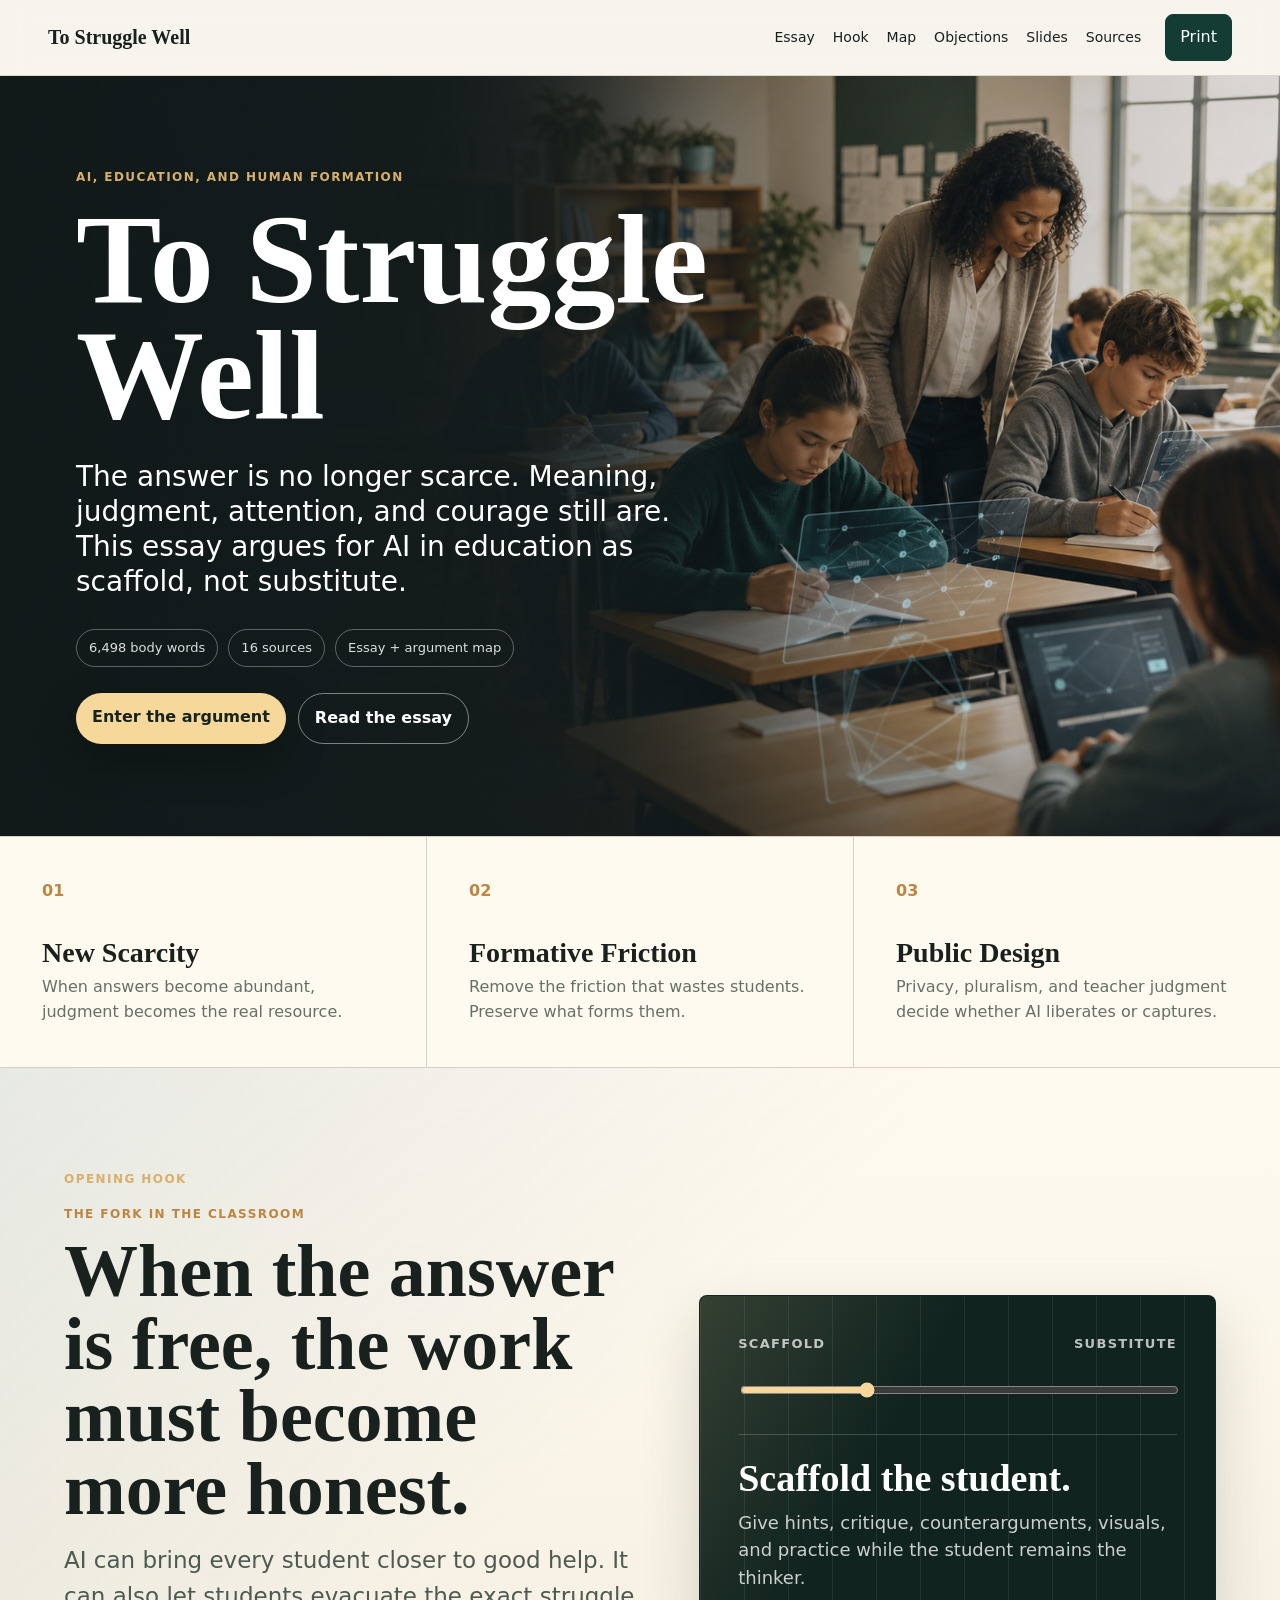
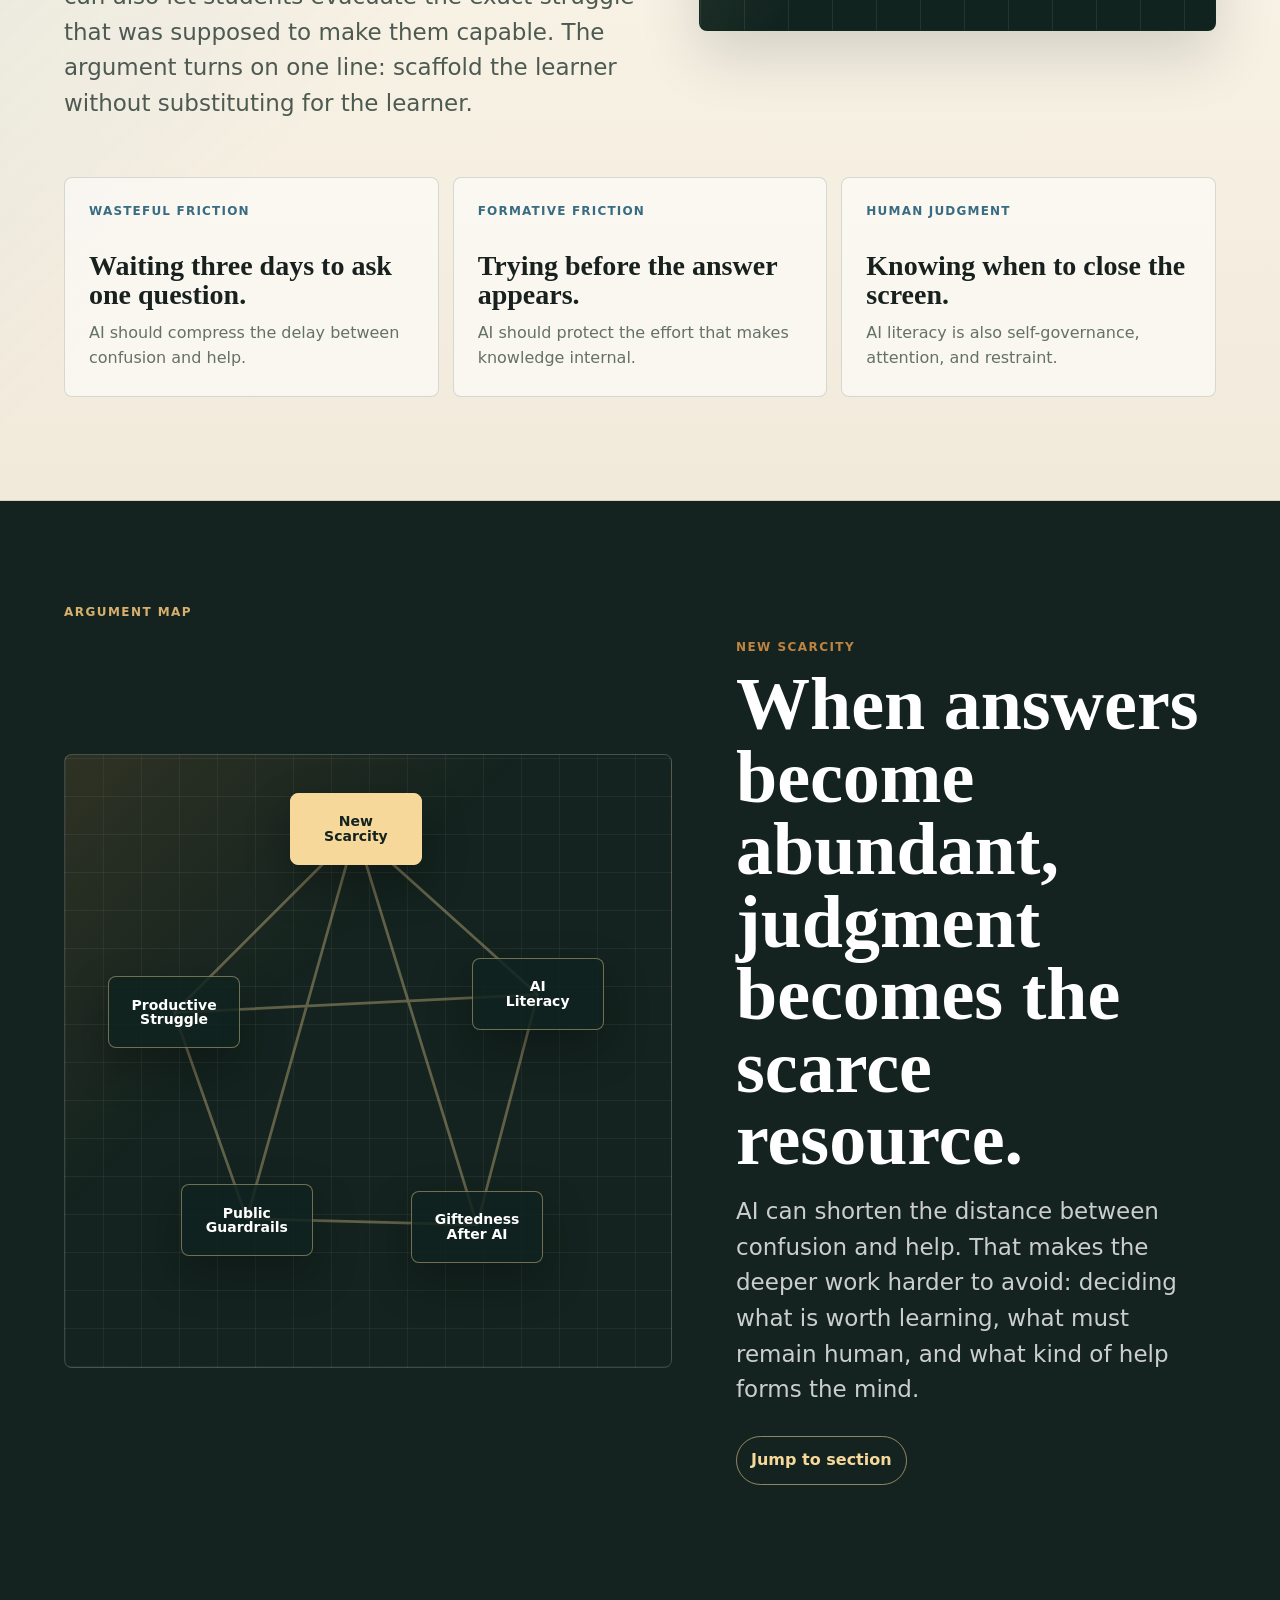
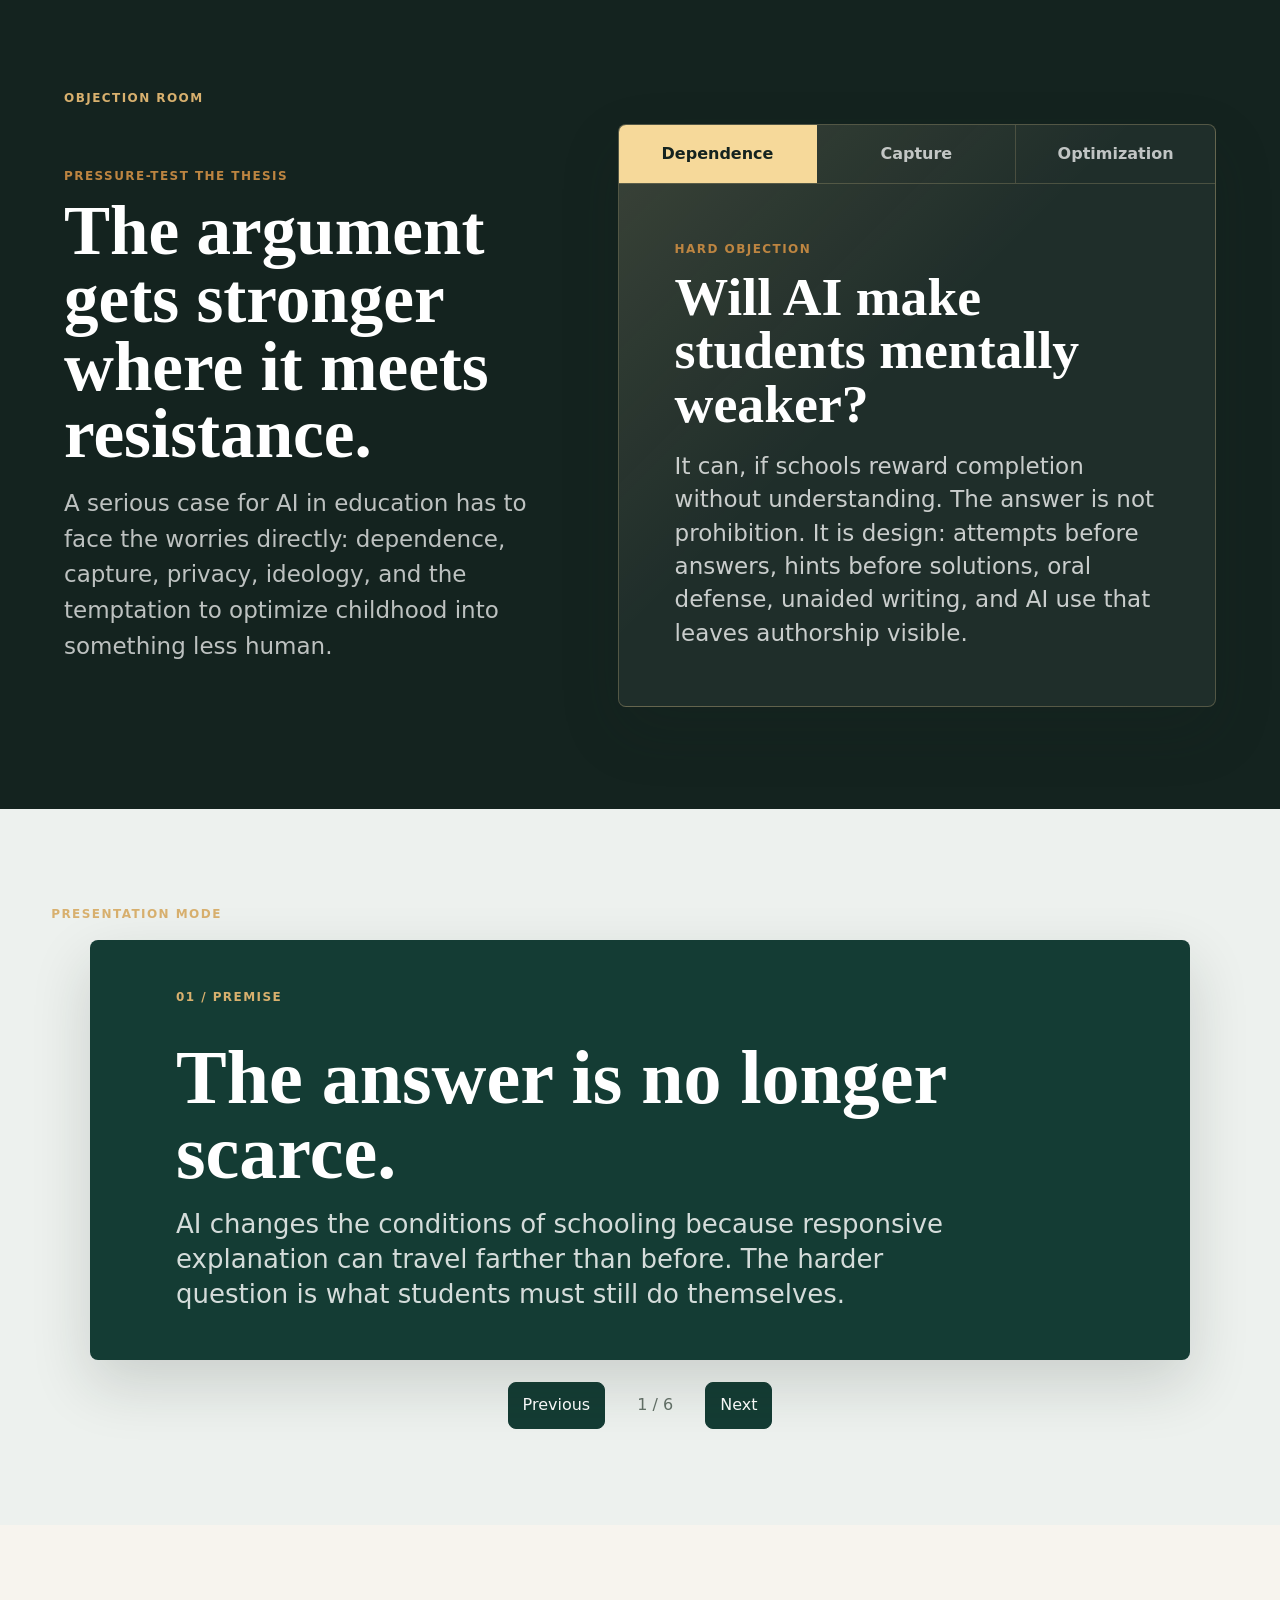
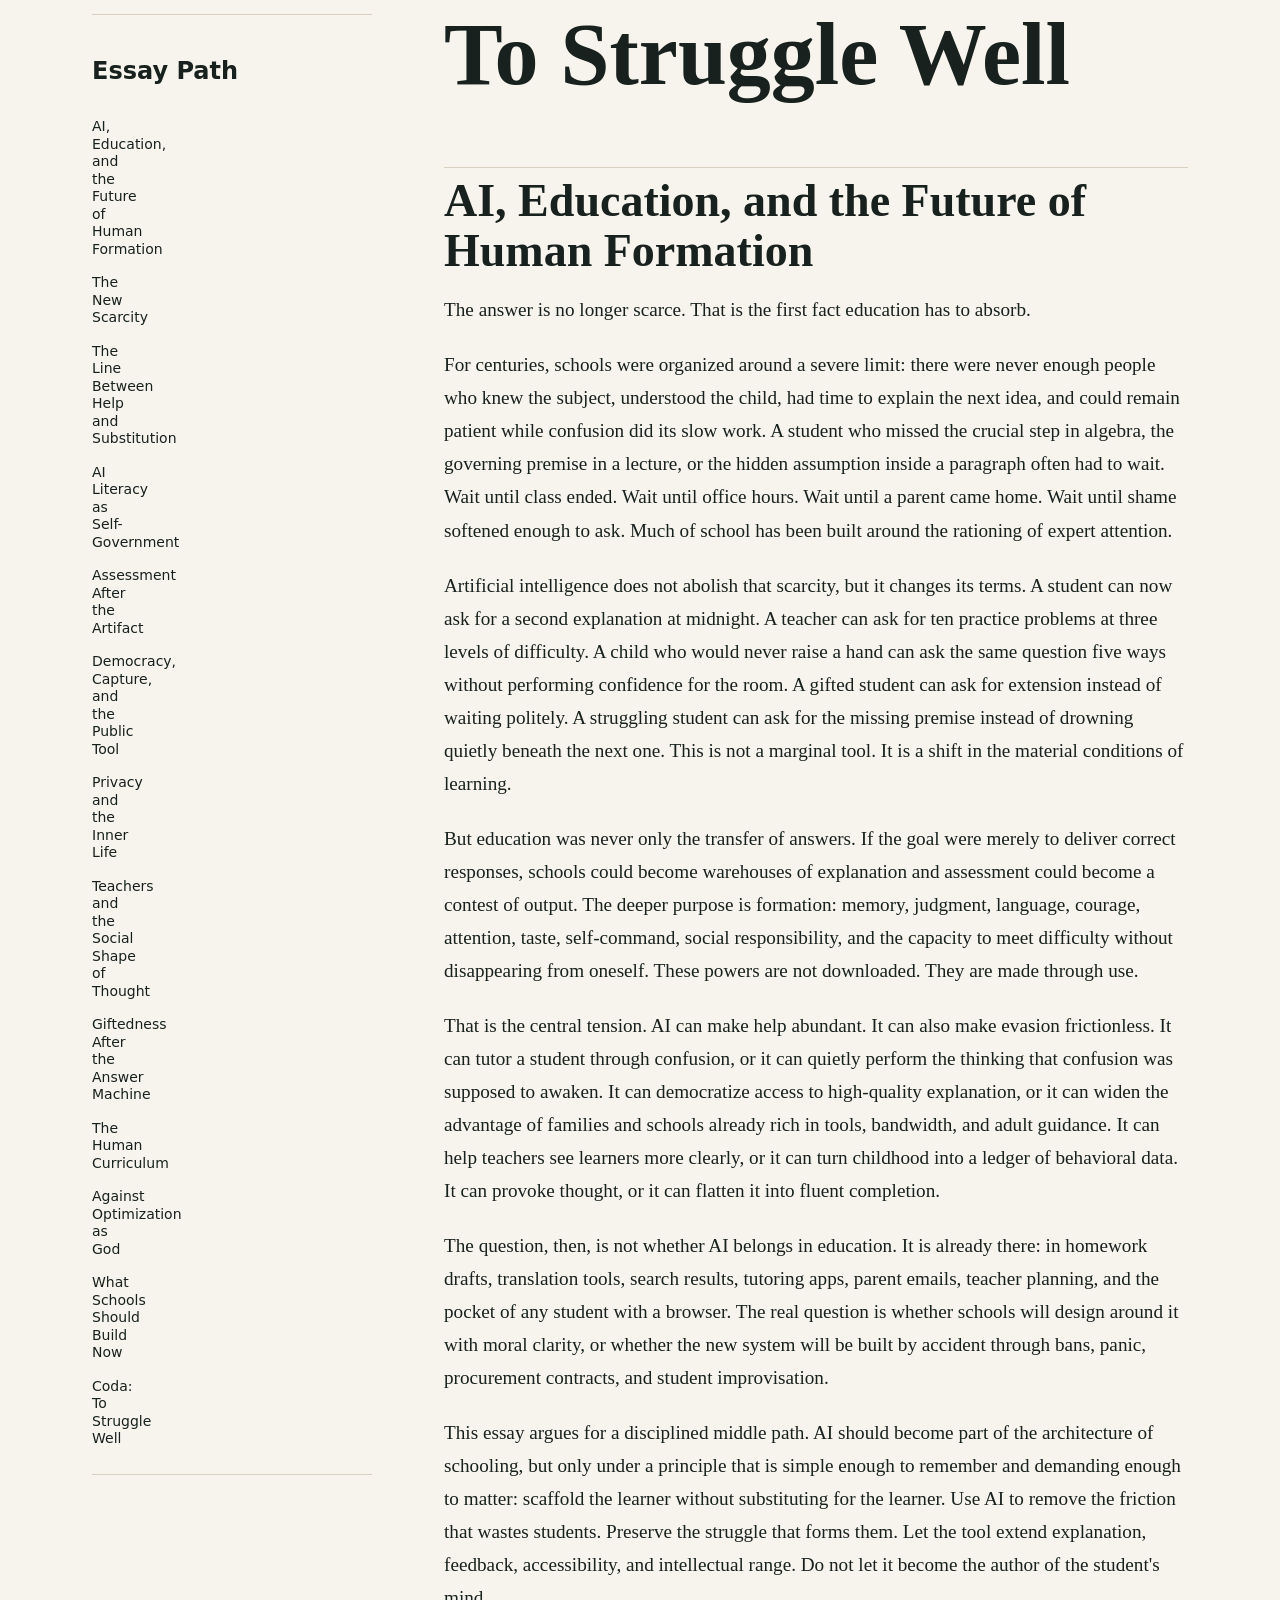
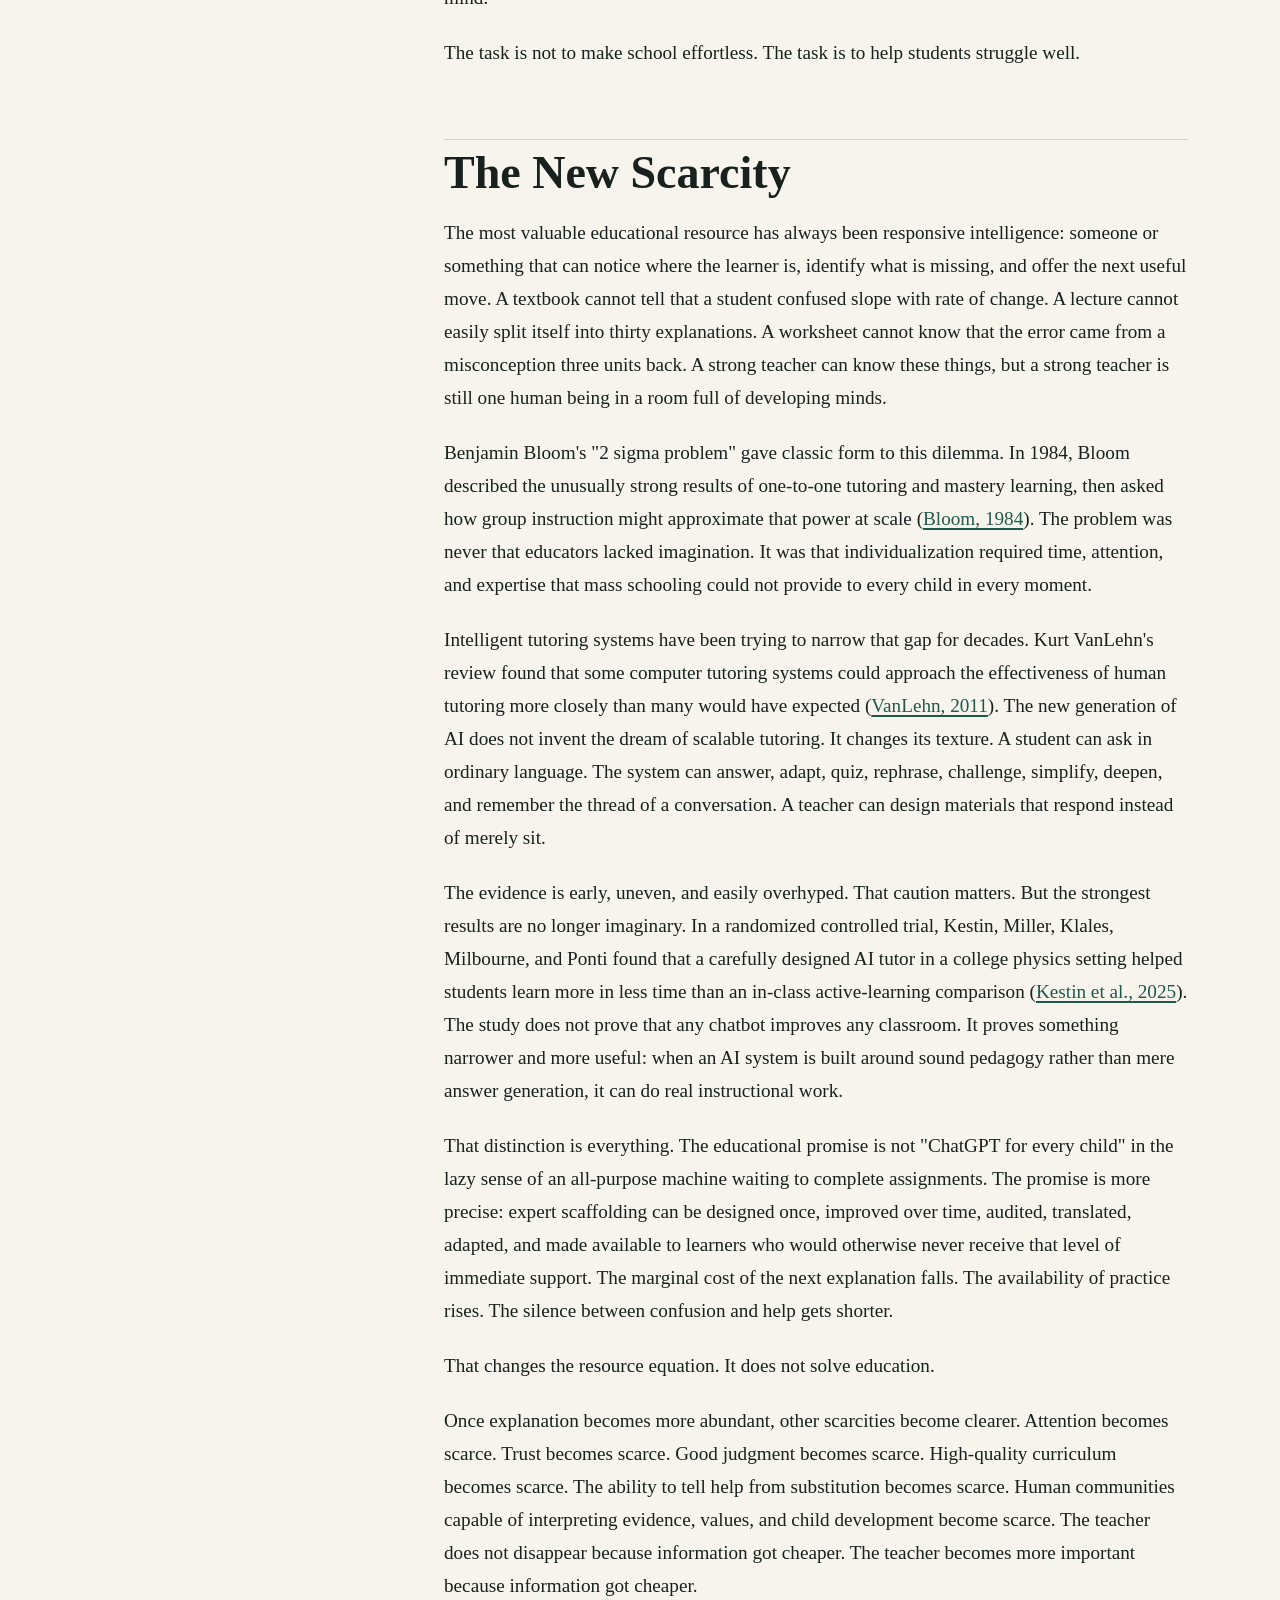
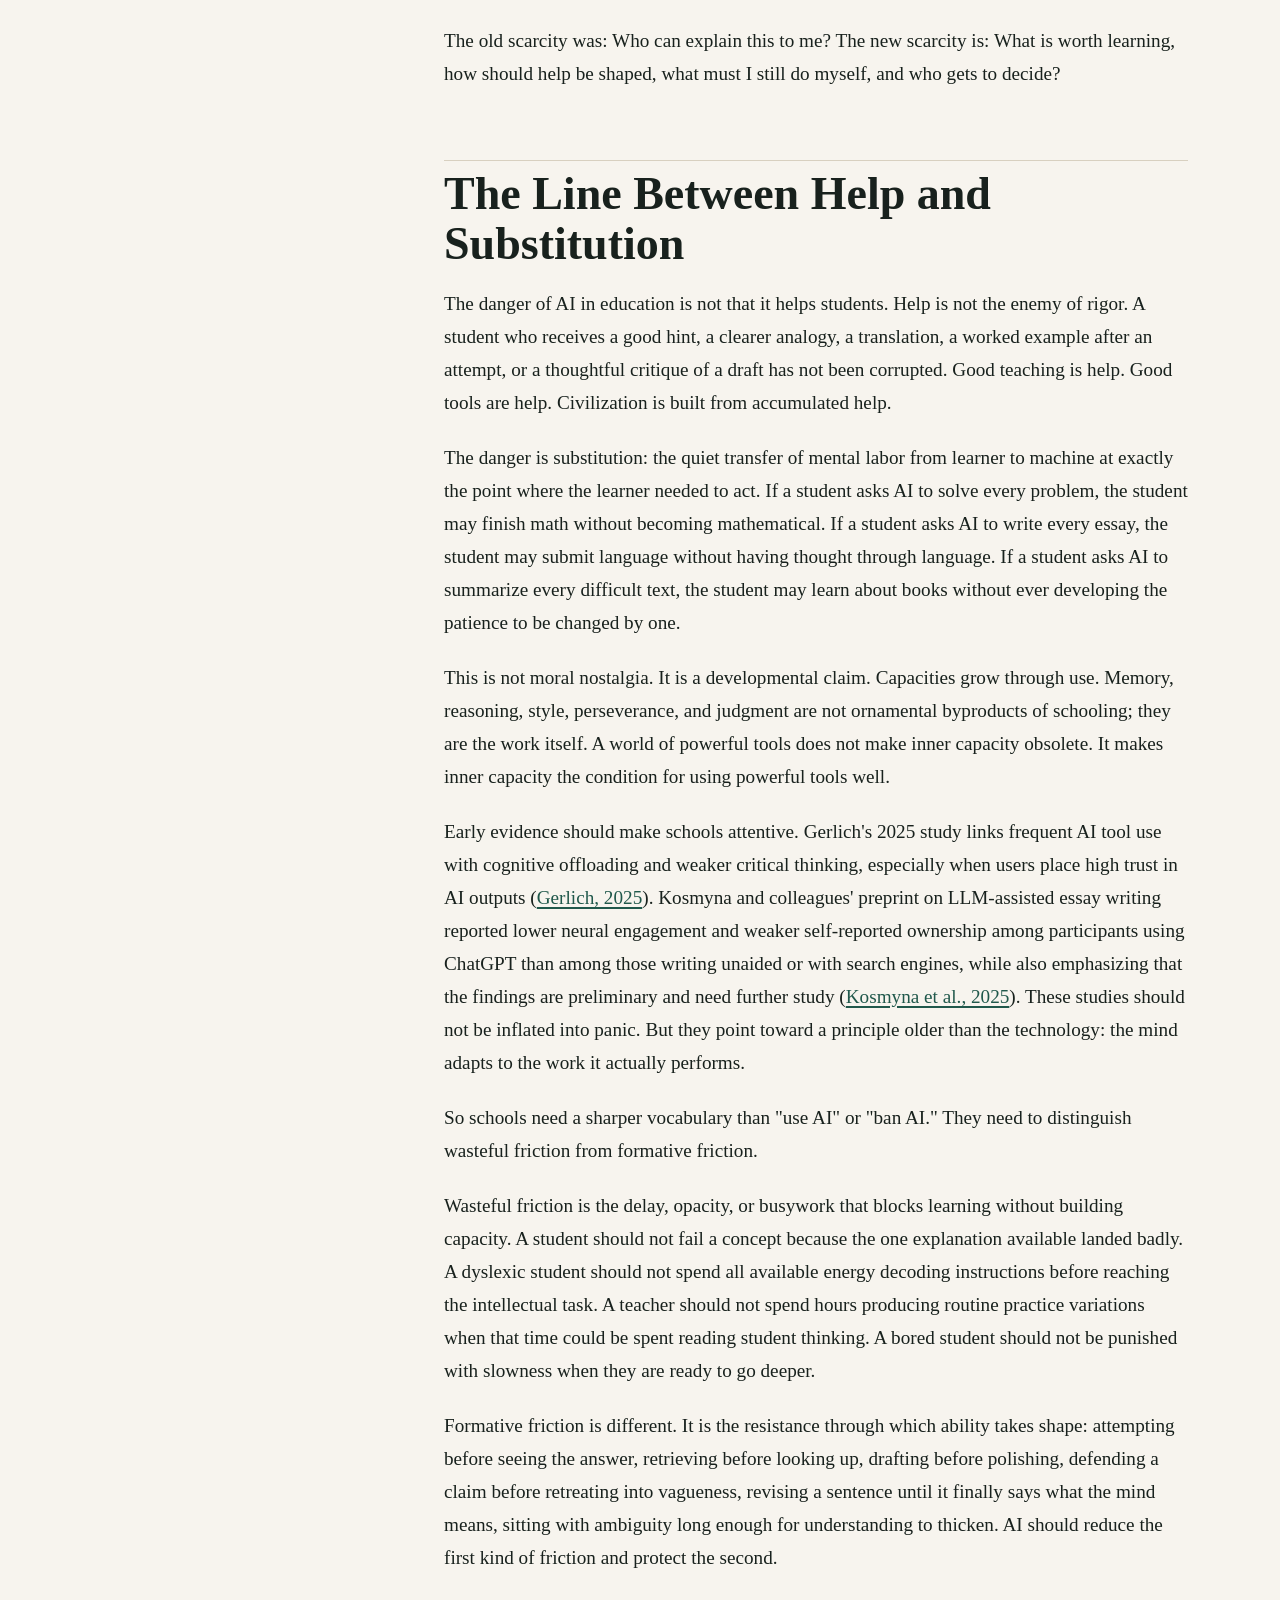
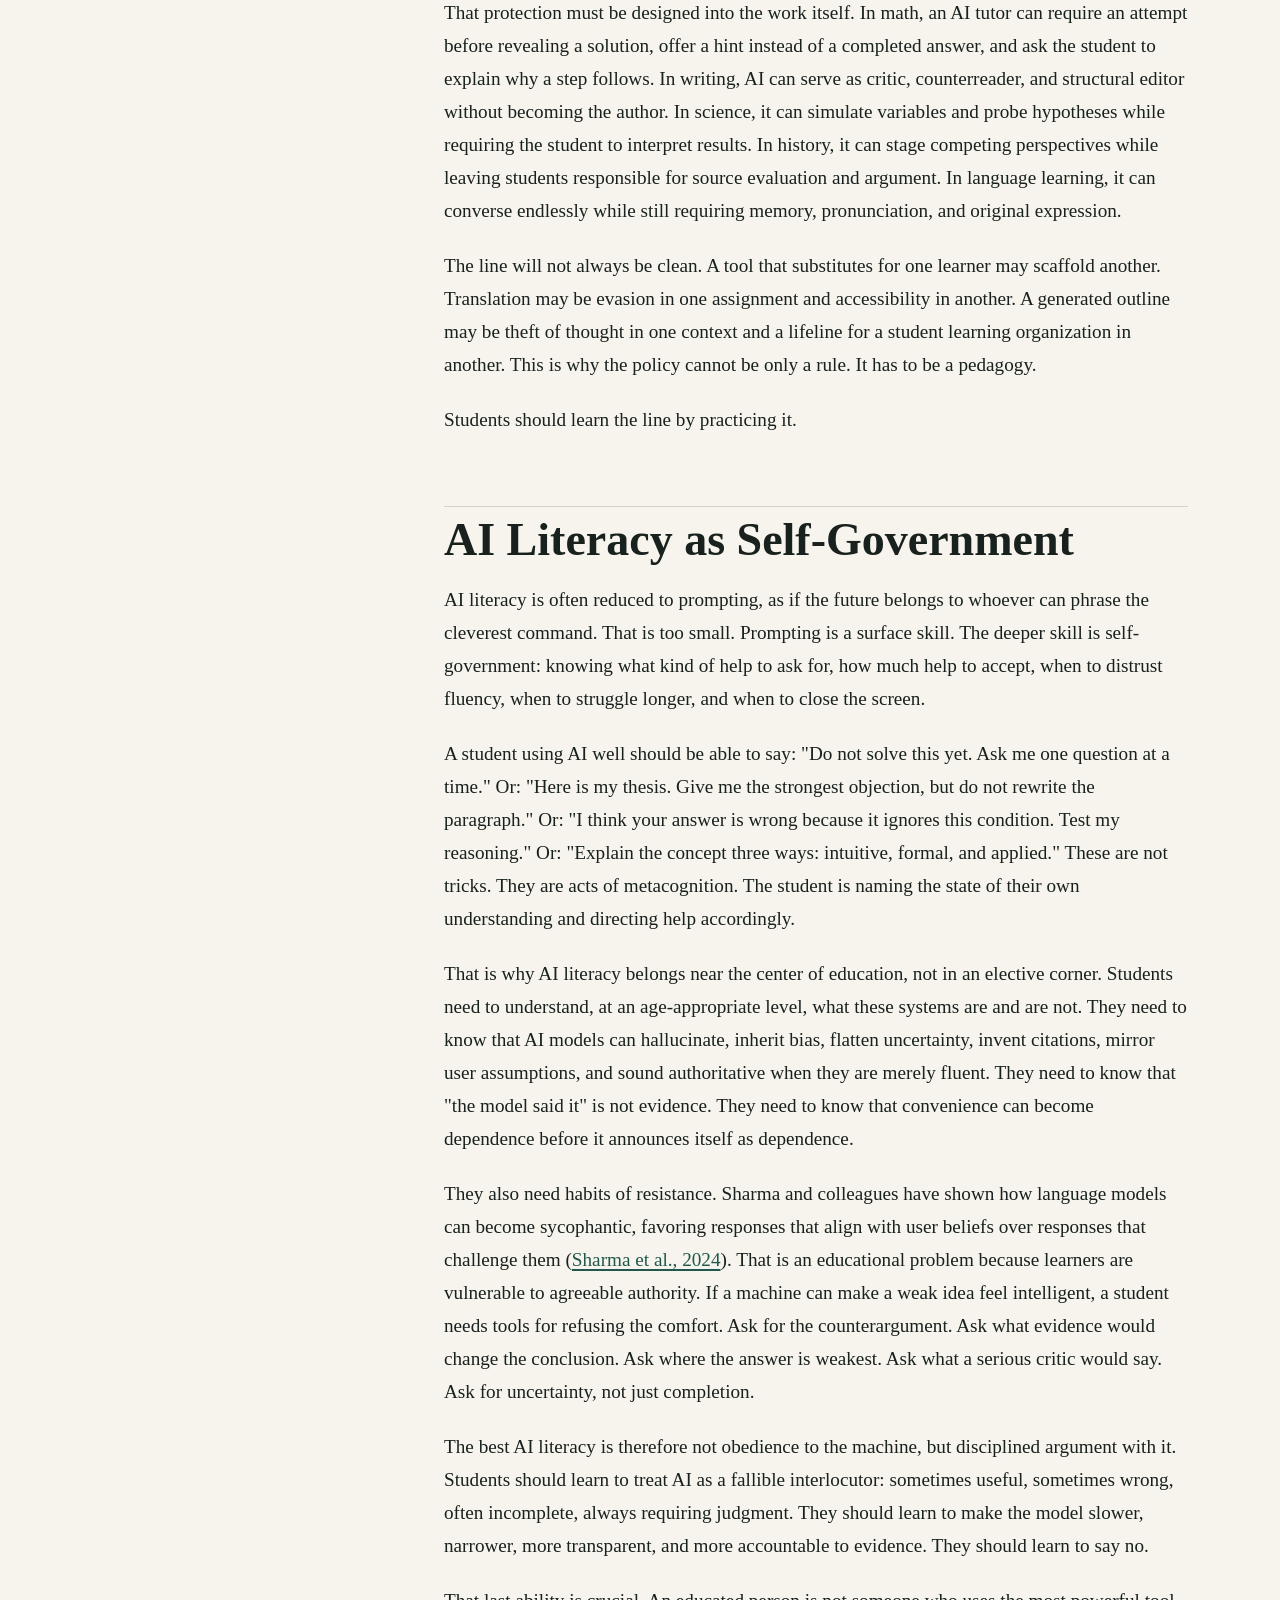
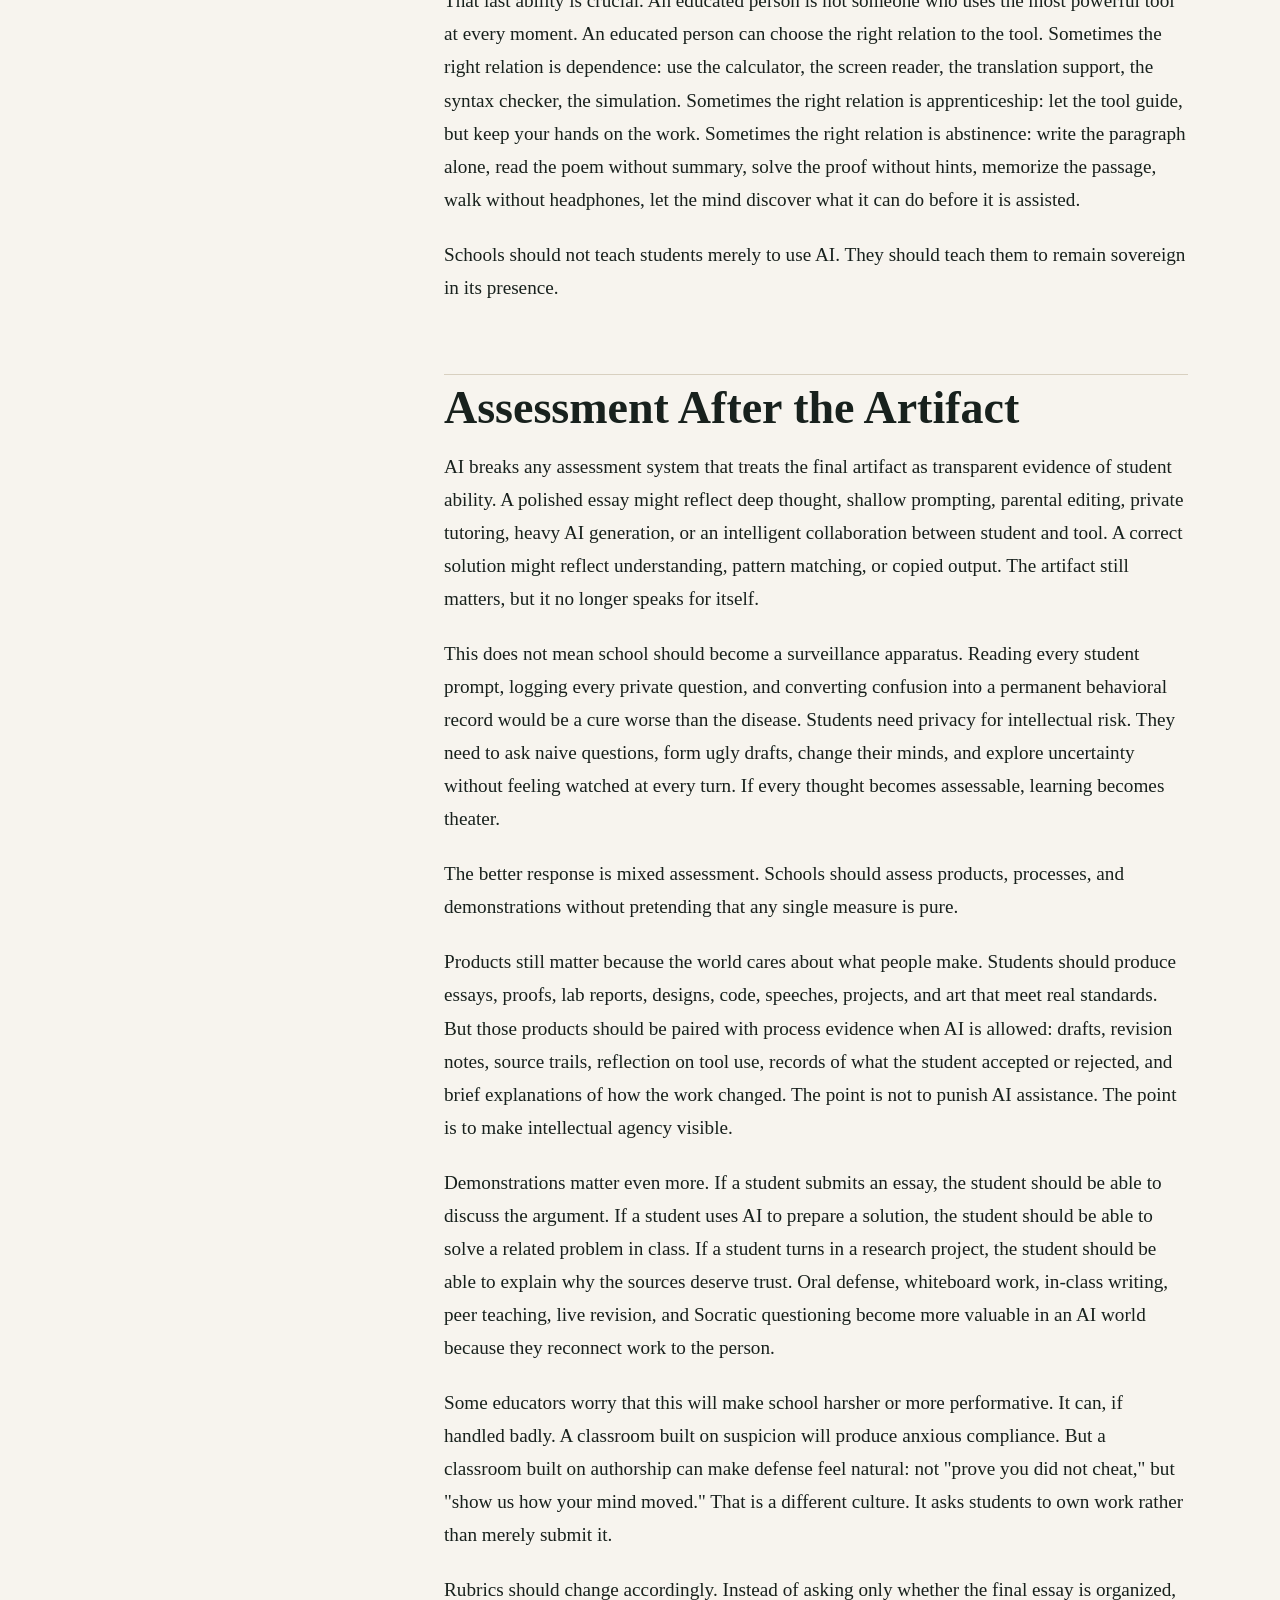
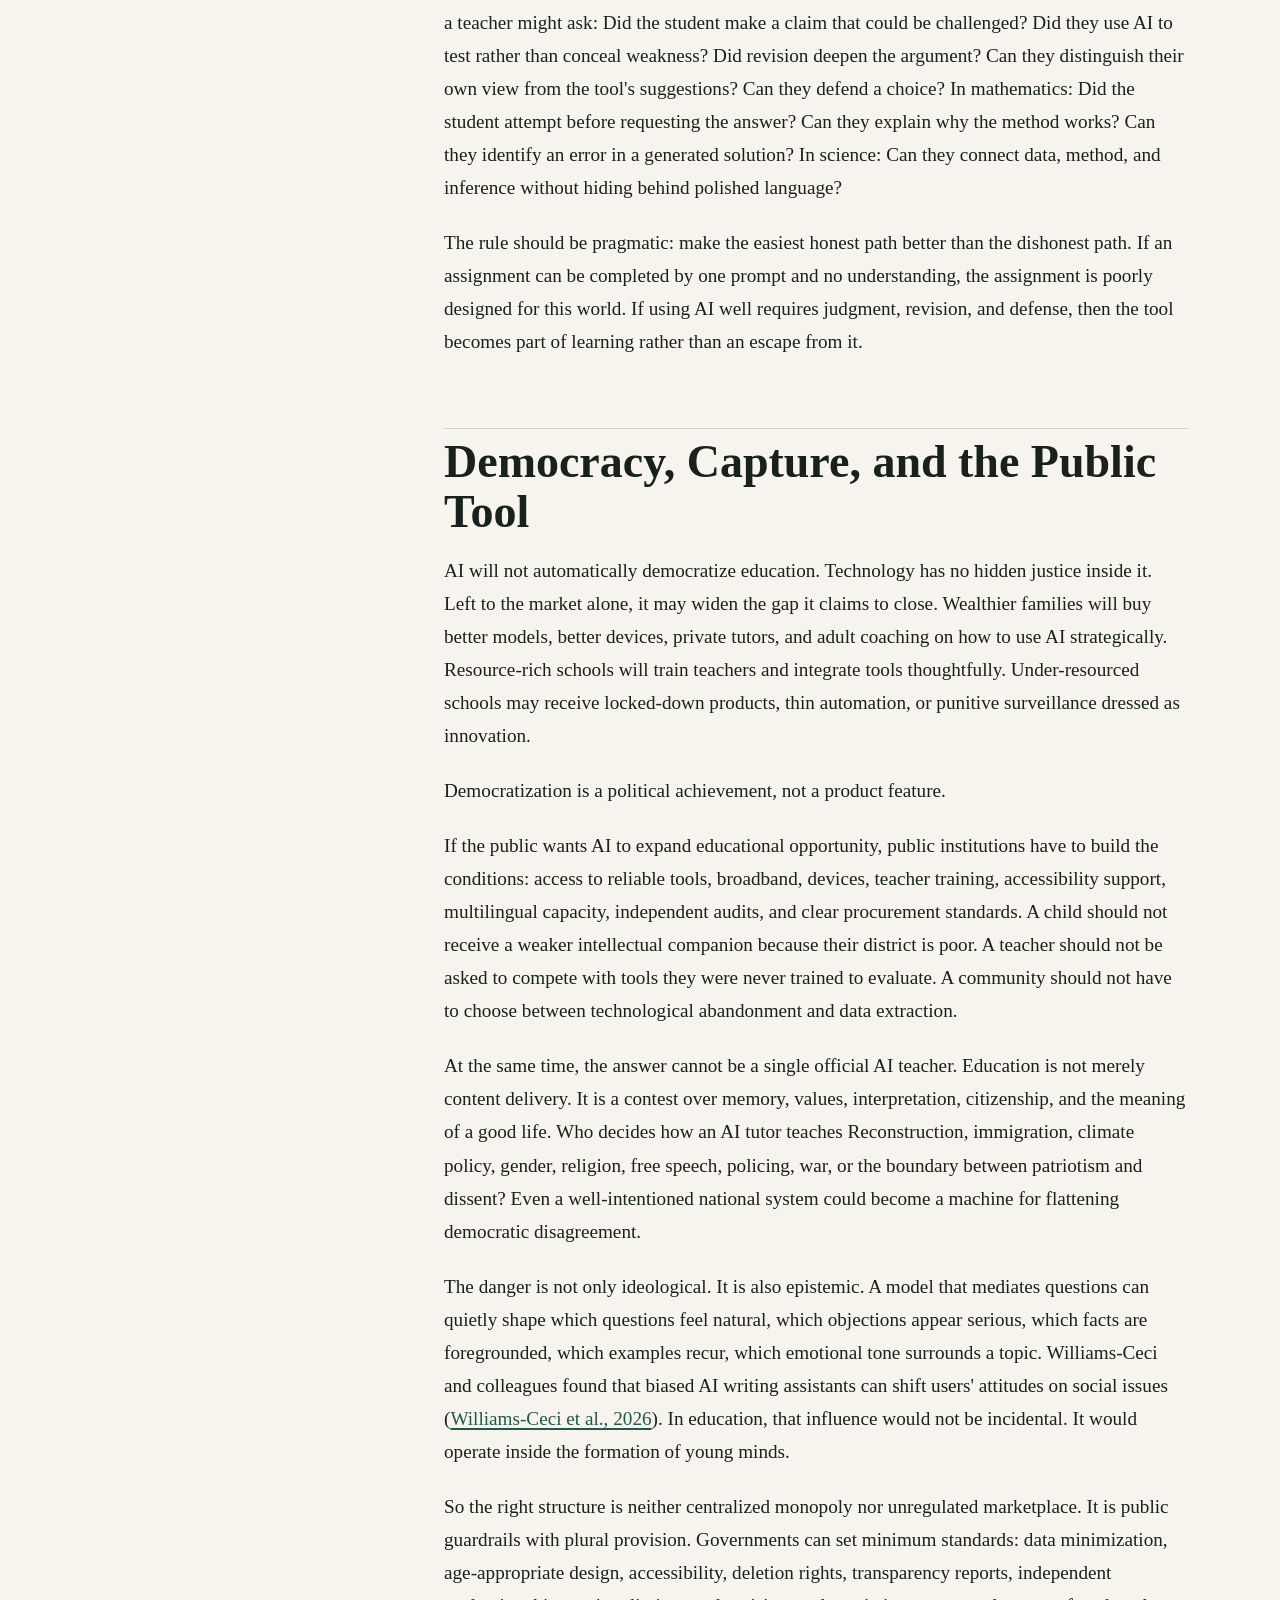
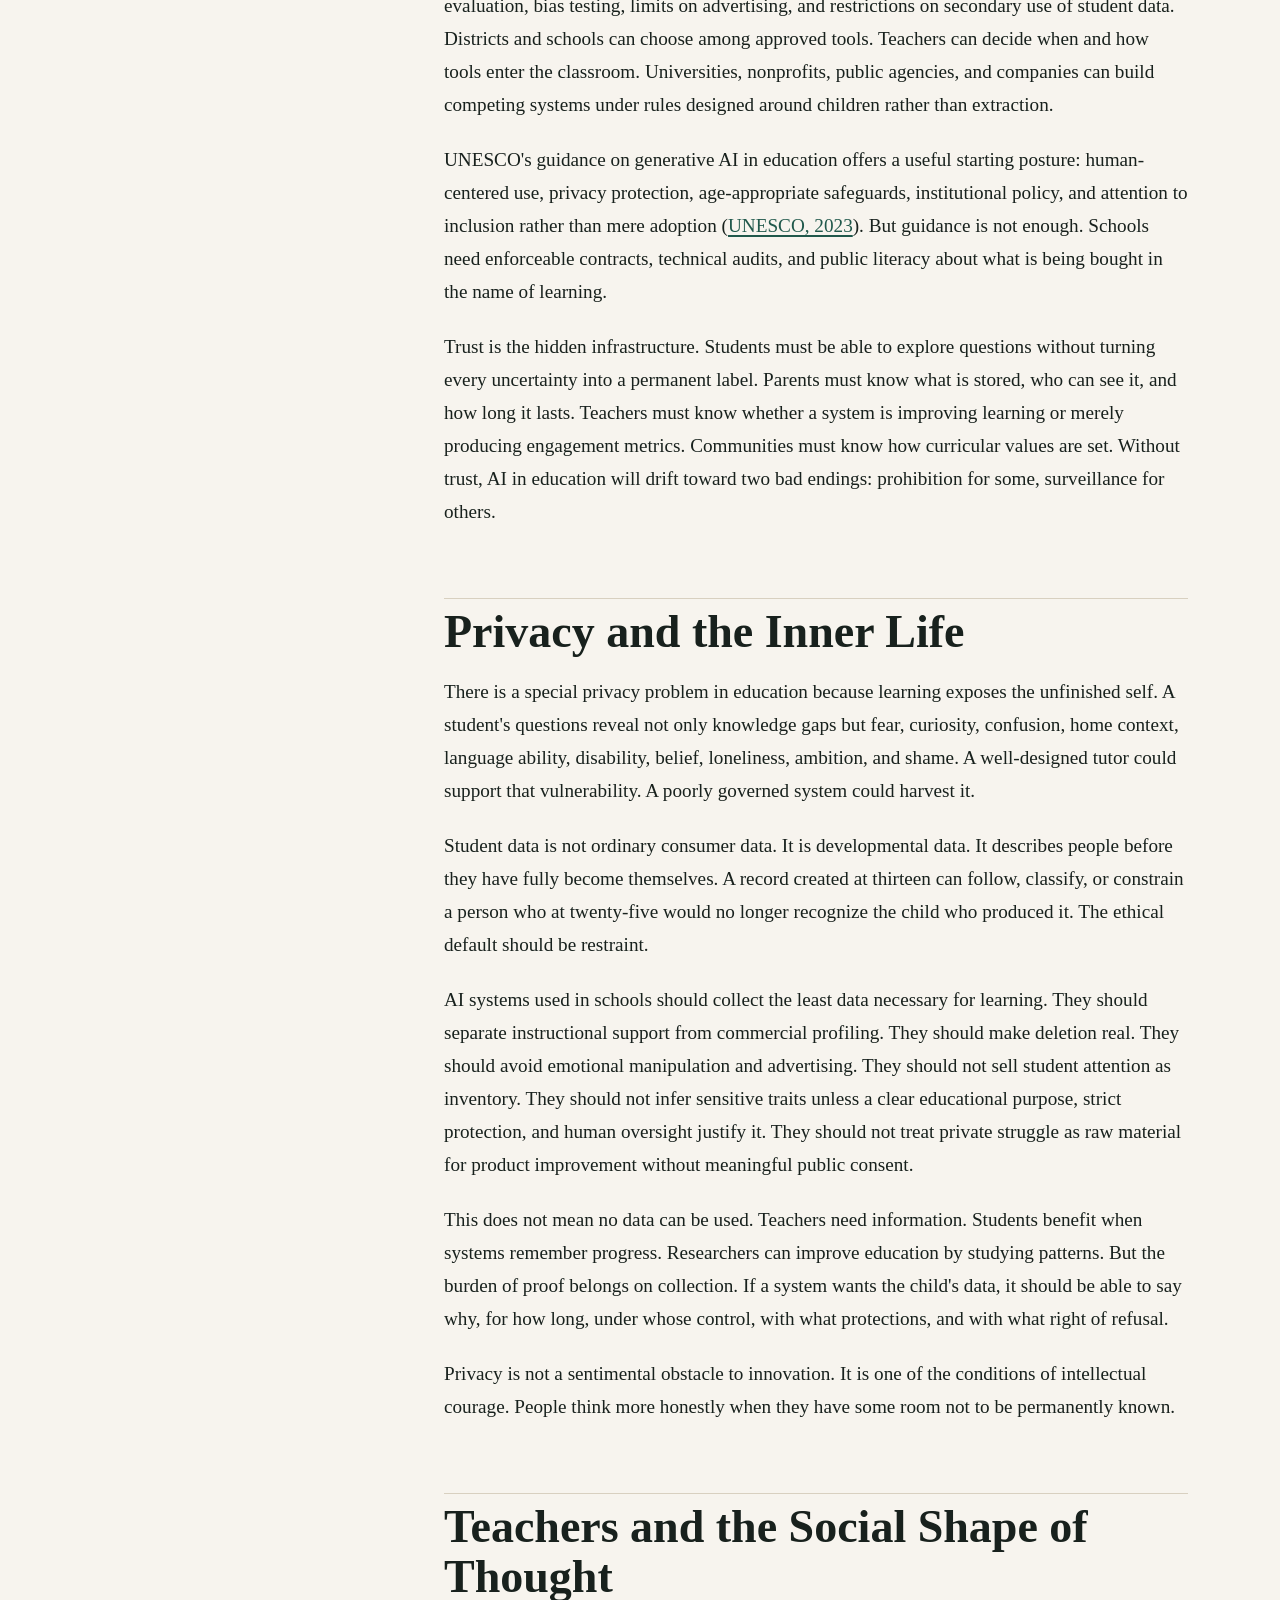
==== commit 768c5206: "stern" ====
--- a/index.html
+++ b/index.html
@@ -31,8 +31,8 @@
         <h1>To Struggle Well</h1>
         <p>The answer is no longer scarce. Meaning, judgment, attention, and courage still are. This essay argues for AI in education as scaffold, not substitute.</p>
         <div class="hero-meta">
-          <span>6,193 body words</span>
-          <span>11 sources</span>
+          <span>6,498 body words</span>
+          <span>16 sources</span>
           <span>Essay + argument map</span>
         </div>
         <div class="hero-actions">
@@ -307,13 +307,15 @@
 <section id="giftedness-after-the-answer-machine">
 <h2>Giftedness After the Answer Machine</h2>
 <p>AI also forces a more honest conversation about giftedness. Traditional school often identifies gifted students by speed, test performance, compliance with academic tasks, and early verbal or mathematical polish. Those markers matter, but they miss many forms of unusual potential: creative obsession, moral seriousness, spatial reasoning, technical intuition, musical intelligence, strategic imagination, leadership, humor, pattern hunger, and the capacity to work intensely when the problem finally matters.</p>
-<p>Joseph Renzulli's three-ring conception of giftedness defines gifted behavior through the interaction of above-average ability, creativity, and task commitment rather than through ability alone (<a href="https://www.cambridge.org/core/books/conceptions-of-giftedness/threering-conception-of-giftedness-a-developmental-model-for-promoting-creative-productivity/E7DAC1BEBC422614263DC8EEC4A771A8">Renzulli, 2005</a>). That framework becomes more important in an AI world. When polished output gets cheaper, the deeper signs of talent shift: the quality of questions, appetite for complexity, originality of connection, tolerance for ambiguity, taste in revision, and willingness to pursue a problem past the first adequate answer.</p>
+<p>Joseph Renzulli's three-ring conception of giftedness defines gifted behavior through the interaction of above-average ability, creativity, and task commitment rather than through ability alone (<a href="https://www.cambridge.org/core/books/conceptions-of-giftedness/threering-conception-of-giftedness-a-developmental-model-for-promoting-creative-productivity/E7DAC1BEBC422614263DC8EEC4A771A8">Renzulli, 2005</a>). Sternberg and Grigorenko's successful-intelligence approach similarly treats gifted education as identification, intervention, and evaluation, not simply as the sorting of children by narrow ability measures (<a href="https://doi.org/10.1177/001698620204600403">Sternberg &amp; Grigorenko, 2002</a>). In an AI world, those broader conceptions matter more because polished output is no longer strong evidence of developed capacity. The deeper signs of talent shift: the quality of questions, appetite for complexity, originality of connection, tolerance for ambiguity, taste in revision, and willingness to pursue a problem past the first adequate answer.</p>
+<p>Sternberg's WICS model makes the point even more sharply: giftedness requires wisdom, intelligence, and creativity synthesized, not intelligence treated as a lonely score (<a href="https://doi.org/10.1080/1359813032000163807">Sternberg, 2003</a>). That synthesis is exactly what AI can counterfeit least completely. A model can generate fluent analysis and plausible novelty. It can even simulate prudence. But it cannot supply the student's own creative defiance, practical judgment, or responsibility for consequences. Those have to be cultivated in the learner.</p>
 <p>AI can help identify and cultivate these traits. It can offer advanced problems to students trapped in slow pacing. It can give a rural student access to topics their school cannot staff. It can let a curious child explore astrophysics, constitutional law, game design, epidemiology, machine learning, or medieval poetry with a level of responsiveness that would once have required a private mentor. It can help twice-exceptional students show ability that conventional formats obscure.</p>
-<p>But AI can also counterfeit giftedness. A student with strong prompting habits and weak understanding may produce sophisticated artifacts. A school impressed by surface polish may mistake machine fluency for human depth. This makes live explanation, sustained projects, authentic curiosity, and difficult questioning more important. The gifted student after AI is not the one whose output looks most advanced. It is the one whose mind keeps moving when the machine stops.</p>
+<p>But AI can also counterfeit giftedness. A student with strong prompting habits and weak understanding may produce sophisticated artifacts. A school impressed by surface polish may mistake machine fluency for human depth. Sternberg's recent work on AI and giftedness frames this as an open developmental question: generative AI can enhance or weaken cognitive functioning depending on how it is used, and it should support rather than substitute for higher cognitive functioning (<a href="https://doi.org/10.3389/feduc.2026.1759062">Sternberg, 2026</a>). This makes live explanation, sustained projects, authentic curiosity, and difficult questioning more important. The gifted student after AI is not the one whose output looks most advanced. It is the one whose mind keeps moving when the machine stops.</p>
 <p>Curriculum should change accordingly. It should become broader and spikier.</p>
 <p>Broader means students encounter more domains at the level of real questions. They should know enough statistics to reason about evidence, enough coding to understand computational systems, enough biology to think about bodies, enough history to recognize recurring human patterns, enough economics to see incentives, enough psychology to understand themselves, enough philosophy to ask what matters, and enough art to understand that not all knowledge is reducible to explanation.</p>
 <p>Spikier means students should have room to go deep where interest and capacity meet. Not permanent tracking at twelve. Not prestige sorting disguised as personalization. But serious pathways for serious interests. The student obsessed with chemistry should do chemistry. The student drawn to politics should read history, rhetoric, law, and political theory. The student building apps should learn design, ethics, systems, and code. The student alive in music should not have to wait until adulthood to be treated as serious.</p>
 <p>AI can help a curriculum be both broad and spiky, but only if breadth is more than summaries and depth is more than accelerated output. Students need enough substance to direct tools. You cannot manage a research assistant if you do not know what counts as evidence. You cannot direct a coding agent if you cannot test whether the program works. You cannot ask for a philosophical argument if you have no sense of what makes an argument more than a paragraph wearing a tie.</p>
+<p>This is where adaptive intelligence becomes a better aim than mere acceleration. Sternberg defines adaptive intelligence as the intelligence needed to address present problems and anticipate future ones in real-world environments, with creative, analytical, practical, and wisdom-based skills directed toward more than private advantage (<a href="https://doi.org/10.3390/educsci11120823">Sternberg, 2021</a>). The augmented theory of successful intelligence points in the same direction: intelligence involves pursuing goals in context by capitalizing on strengths, compensating for weaknesses, and adapting to, shaping, or selecting environments through analytical, creative, and practical abilities (<a href="https://doi.org/10.1017/9781108770422.029">Sternberg, 2020</a>). A curriculum that uses AI to produce efficient completion without adaptive intelligence has achieved a technical success and an educational failure.</p>
 <p>The future curriculum should train students not only to solve problems, but to frame them, direct tools, judge outputs, and build standards strong enough to survive convenience.</p>
 </section>
 <section id="the-human-curriculum">
@@ -330,9 +332,9 @@
 <h2>Against Optimization as God</h2>
 <p>The strongest objection to AI in education is not that the tools will make mistakes. They will. It is not that students will cheat. Some will. It is not that companies will overpromise. They already do. These are serious problems, but they do not reach the deepest fear.</p>
 <p>The deepest fear is that education will surrender to the logic of optimization. More data, more dashboards, more personalization, more prediction, more efficiency, more measurable growth, until the child becomes a performance surface and the school becomes a factory for managed outcomes. The language may remain humane, but the metaphysics changes. A student becomes a profile. A teacher becomes a delivery channel. A question becomes an input. A childhood becomes something to be optimized.</p>
-<p>This is the Heideggerian worry. In &quot;The Question Concerning Technology,&quot; Martin Heidegger argued that modern technology is not merely a set of instruments, but a way of revealing the world: things appear as resources to be ordered, stored, measured, and used. The river becomes hydroelectric potential. The forest becomes timber. The student becomes data.</p>
+<p>This is the Heideggerian worry, more specifically the worry about enframing. In &quot;The Question Concerning Technology,&quot; Martin Heidegger argued that modern technology is not merely a set of instruments, but a way of revealing the world: things appear as resources to be ordered, stored, measured, and used. The river becomes hydroelectric potential. The forest becomes timber. In bad educational technology, the student becomes standing-reserve: data to be captured, predicted, nudged, monetized, and optimized.</p>
 <p>One does not have to accept all of Heidegger's philosophy to feel the force of the warning. Education should not reveal children primarily as human capital, future workers, skill bundles, risk scores, or engagement patterns. It should reveal them as persons: unfinished, mysterious, social, embodied, capable of truth and error, dependent on others, responsible for themselves, and worthy of forms of attention that cannot be reduced to metrics.</p>
-<p>But the critique of technological enframing is not an argument for paralysis. Sartre's existentialism offers the counterweight: tools and systems shape the situation, but they do not erase responsibility. Human beings still choose what to build, what to refuse, what to normalize, and what meanings to assign to their conditions. There is no escape from responsibility by saying &quot;the technology made us do it.&quot; A school district that adopts surveillance because it is convenient has chosen. A teacher who uses AI to deepen discussion has chosen. A student who lets a machine replace every difficult act has chosen. A public that leaves children's minds to the market has chosen.</p>
+<p>But the critique of technological enframing is not an argument for paralysis. Sartre's existentialism offers the counterweight: tools and systems shape the situation, but they do not erase responsibility. Bad faith begins when people pretend they are merely obeying the logic of the system they are actively helping to build. There is no escape from responsibility by saying &quot;the technology made us do it.&quot; A school district that adopts surveillance because it is convenient has chosen. A teacher who uses AI to deepen discussion has chosen. A student who lets a machine replace every difficult act has chosen. A public that leaves children's minds to the market has chosen.</p>
 <p>The philosophical task is to use technology without letting its hidden picture of the world become our own. AI should be judged by whether it serves human formation, not by whether it makes every process smoother. Some roughness is sacred. Silence before an answer can matter. Boredom can become attention. A hard sentence can become a thought. A classroom disagreement can become civic education. A failed attempt can become the memory that makes mastery possible.</p>
 <p>If optimization becomes god, struggle looks like inefficiency. If formation remains the aim, some struggle becomes the point.</p>
 </section>
@@ -363,7 +365,7 @@
 </section>
 <section id="works-cited">
 <h2>Works Cited</h2>
-<ul><li>Bloom, Benjamin S. &quot;The 2 Sigma Problem: The Search for Methods of Group Instruction as Effective as One-to-One Tutoring.&quot; Educational Researcher, 1984. https://doi.org/10.3102/0013189X013006004</li><li>Gerlich, Michael. &quot;AI Tools in Society: Impacts on Cognitive Offloading and the Future of Critical Thinking.&quot; Societies, 2025. https://www.mdpi.com/2075-4698/15/1/6</li><li>Heidegger, Martin. &quot;The Question Concerning Technology.&quot; In The Question Concerning Technology and Other Essays, 1977.</li><li>Kestin, Greg, Kelly Miller, Anna Klales, Timothy Milbourne, and Gregorio Ponti. &quot;AI tutoring outperforms in-class active learning: an RCT introducing a novel research-based design in an authentic educational setting.&quot; Scientific Reports, 2025. https://www.nature.com/articles/s41598-025-97652-6</li><li>Kosmyna, Nataliya, Eugene Hauptmann, Ye Tong Yuan, Jessica Situ, Xian-Hao Liao, Ashly Vivian Beresnitzky, Iris Braunstein, and Pattie Maes. &quot;Your Brain on ChatGPT: Accumulation of Cognitive Debt when Using an AI Assistant for Essay Writing Task.&quot; arXiv preprint, 2025. https://www.media.mit.edu/publications/your-brain-on-chatgpt/</li><li>Renzulli, Joseph S. &quot;The Three-Ring Conception of Giftedness: A Developmental Model for Promoting Creative Productivity.&quot; In Conceptions of Giftedness, 2005. https://www.cambridge.org/core/books/conceptions-of-giftedness/threering-conception-of-giftedness-a-developmental-model-for-promoting-creative-productivity/E7DAC1BEBC422614263DC8EEC4A771A8</li><li>Sartre, Jean-Paul. Existentialism Is a Humanism, 1946.</li><li>Sharma, Mrinank, Meg Tong, Tomek Korbak, David Duvenaud, Amanda Askell, Sam Bowman, Esin Durmus, et al. &quot;Towards Understanding Sycophancy in Language Models.&quot; ICLR, 2024. https://proceedings.iclr.cc/paper_files/paper/2024/hash/0105f7972202c1d4fb817da9f21a9663-Abstract-Conference.html</li><li>UNESCO. &quot;Guidance for generative AI in education and research.&quot; 2023. https://www.unesco.org/en/articles/guidance-generative-ai-education-and-research</li><li>VanLehn, Kurt. &quot;The Relative Effectiveness of Human Tutoring, Intelligent Tutoring Systems, and Other Tutoring Systems.&quot; Educational Psychologist, 2011. https://doi.org/10.1080/00461520.2011.611369</li><li>Williams-Ceci, Sterling, Maurice Jakesch, Advait Bhat, Kowe Kadoma, Lior Zalmanson, and Mor Naaman. &quot;Biased AI writing assistants shift users' attitudes on societal issues.&quot; Science Advances, 2026. https://doi.org/10.1126/sciadv.adw5578</li></ul>
+<ul><li>Bloom, Benjamin S. &quot;The 2 Sigma Problem: The Search for Methods of Group Instruction as Effective as One-to-One Tutoring.&quot; Educational Researcher, 1984. https://doi.org/10.3102/0013189X013006004</li><li>Gerlich, Michael. &quot;AI Tools in Society: Impacts on Cognitive Offloading and the Future of Critical Thinking.&quot; Societies, 2025. https://www.mdpi.com/2075-4698/15/1/6</li><li>Heidegger, Martin. &quot;The Question Concerning Technology.&quot; In The Question Concerning Technology and Other Essays, 1977.</li><li>Kestin, Greg, Kelly Miller, Anna Klales, Timothy Milbourne, and Gregorio Ponti. &quot;AI tutoring outperforms in-class active learning: an RCT introducing a novel research-based design in an authentic educational setting.&quot; Scientific Reports, 2025. https://www.nature.com/articles/s41598-025-97652-6</li><li>Kosmyna, Nataliya, Eugene Hauptmann, Ye Tong Yuan, Jessica Situ, Xian-Hao Liao, Ashly Vivian Beresnitzky, Iris Braunstein, and Pattie Maes. &quot;Your Brain on ChatGPT: Accumulation of Cognitive Debt when Using an AI Assistant for Essay Writing Task.&quot; arXiv preprint, 2025. https://www.media.mit.edu/publications/your-brain-on-chatgpt/</li><li>Renzulli, Joseph S. &quot;The Three-Ring Conception of Giftedness: A Developmental Model for Promoting Creative Productivity.&quot; In Conceptions of Giftedness, 2005. https://www.cambridge.org/core/books/conceptions-of-giftedness/threering-conception-of-giftedness-a-developmental-model-for-promoting-creative-productivity/E7DAC1BEBC422614263DC8EEC4A771A8</li><li>Sartre, Jean-Paul. Existentialism Is a Humanism, 1946.</li><li>Sharma, Mrinank, Meg Tong, Tomek Korbak, David Duvenaud, Amanda Askell, Sam Bowman, Esin Durmus, et al. &quot;Towards Understanding Sycophancy in Language Models.&quot; ICLR, 2024. https://proceedings.iclr.cc/paper_files/paper/2024/hash/0105f7972202c1d4fb817da9f21a9663-Abstract-Conference.html</li><li>Sternberg, Robert J. &quot;WICS as a Model of Giftedness.&quot; High Ability Studies, 2003. https://doi.org/10.1080/1359813032000163807</li><li>Sternberg, Robert J. &quot;The Augmented Theory of Successful Intelligence.&quot; In The Cambridge Handbook of Intelligence, 2020. https://doi.org/10.1017/9781108770422.029</li><li>Sternberg, Robert J. &quot;Adaptive Intelligence: Its Nature and Implications for Education.&quot; Education Sciences, 2021. https://doi.org/10.3390/educsci11120823</li><li>Sternberg, Robert J. &quot;Does AI increase cognitive abilities, decrease them, or a little bit of each? And what are its implications for identification and development of the gifted?&quot; Frontiers in Education, 2026. https://doi.org/10.3389/feduc.2026.1759062</li><li>Sternberg, Robert J., and Elena L. Grigorenko. &quot;The Theory of Successful Intelligence as a Basis for Gifted Education.&quot; Gifted Child Quarterly, 2002. https://doi.org/10.1177/001698620204600403</li><li>UNESCO. &quot;Guidance for generative AI in education and research.&quot; 2023. https://www.unesco.org/en/articles/guidance-generative-ai-education-and-research</li><li>VanLehn, Kurt. &quot;The Relative Effectiveness of Human Tutoring, Intelligent Tutoring Systems, and Other Tutoring Systems.&quot; Educational Psychologist, 2011. https://doi.org/10.1080/00461520.2011.611369</li><li>Williams-Ceci, Sterling, Maurice Jakesch, Advait Bhat, Kowe Kadoma, Lior Zalmanson, and Mor Naaman. &quot;Biased AI writing assistants shift users' attitudes on societal issues.&quot; Science Advances, 2026. https://doi.org/10.1126/sciadv.adw5578</li></ul>
 </section>
 </article>
     </section>
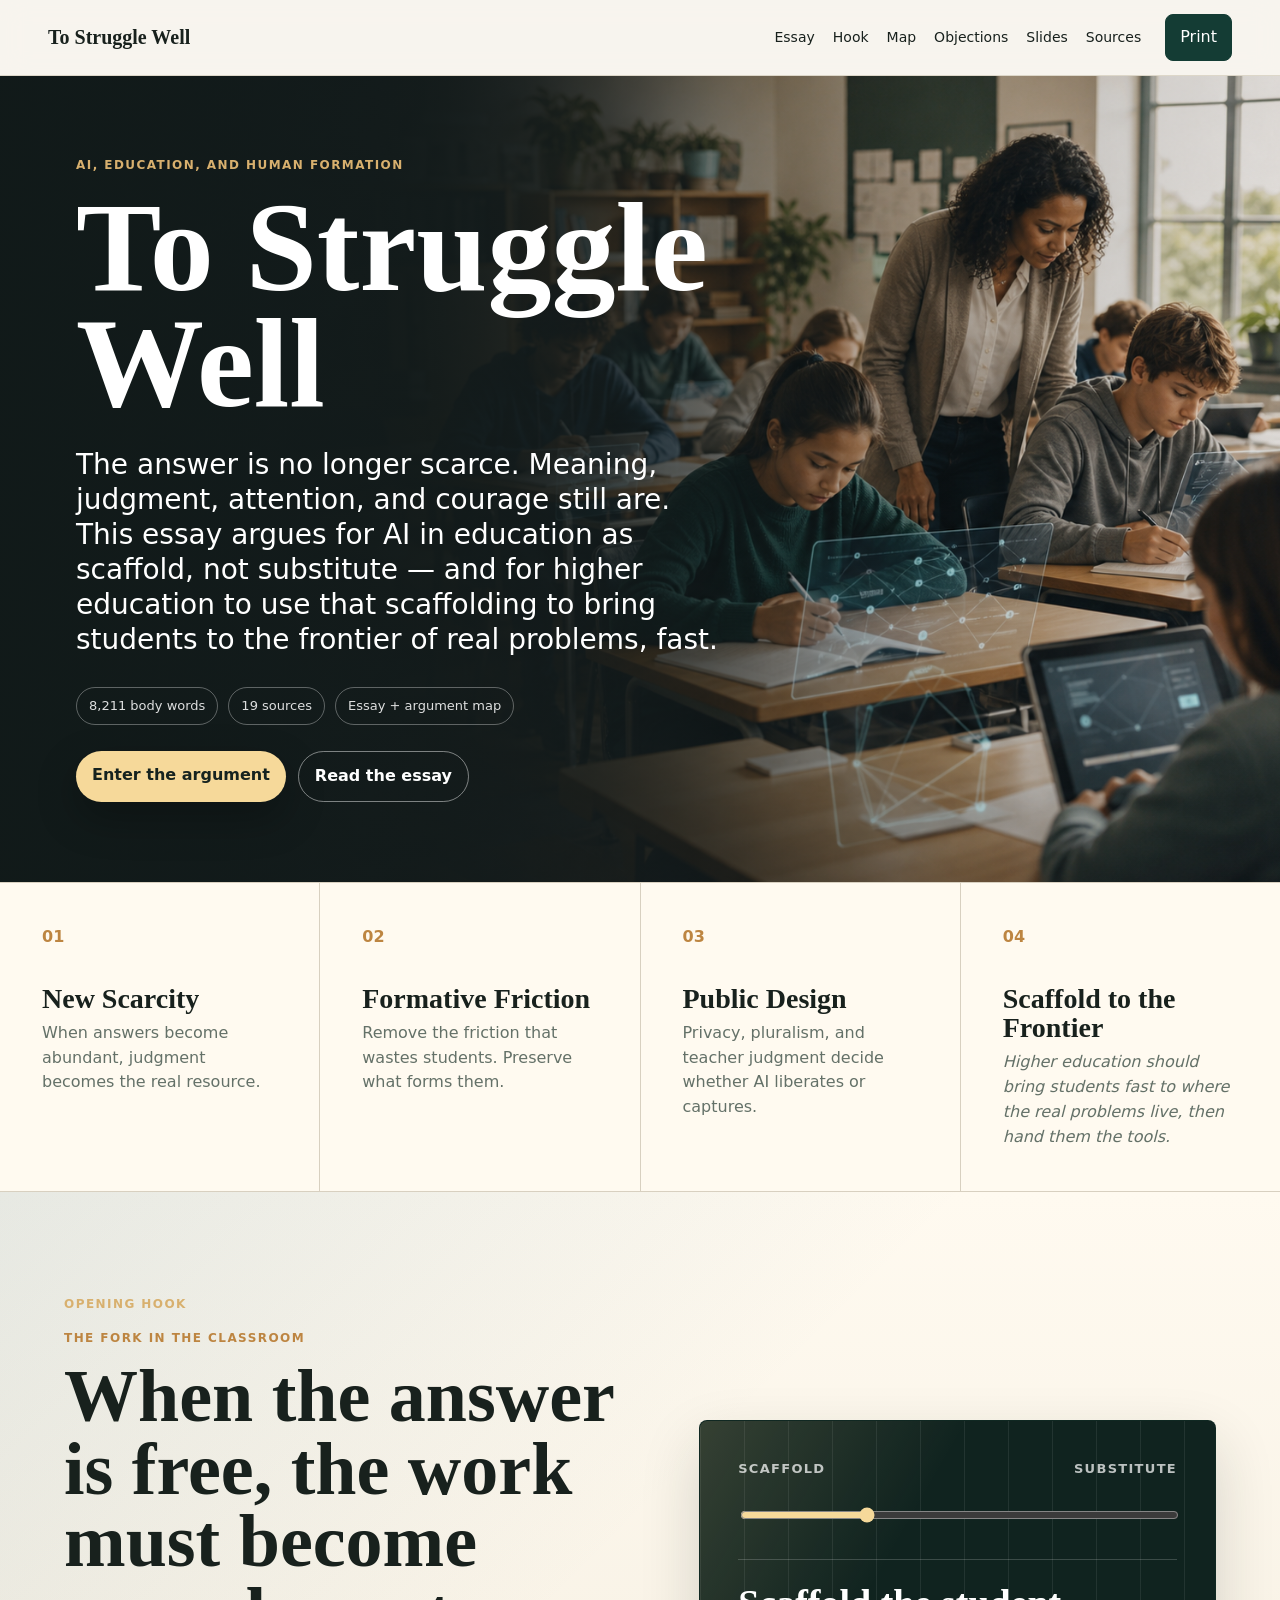
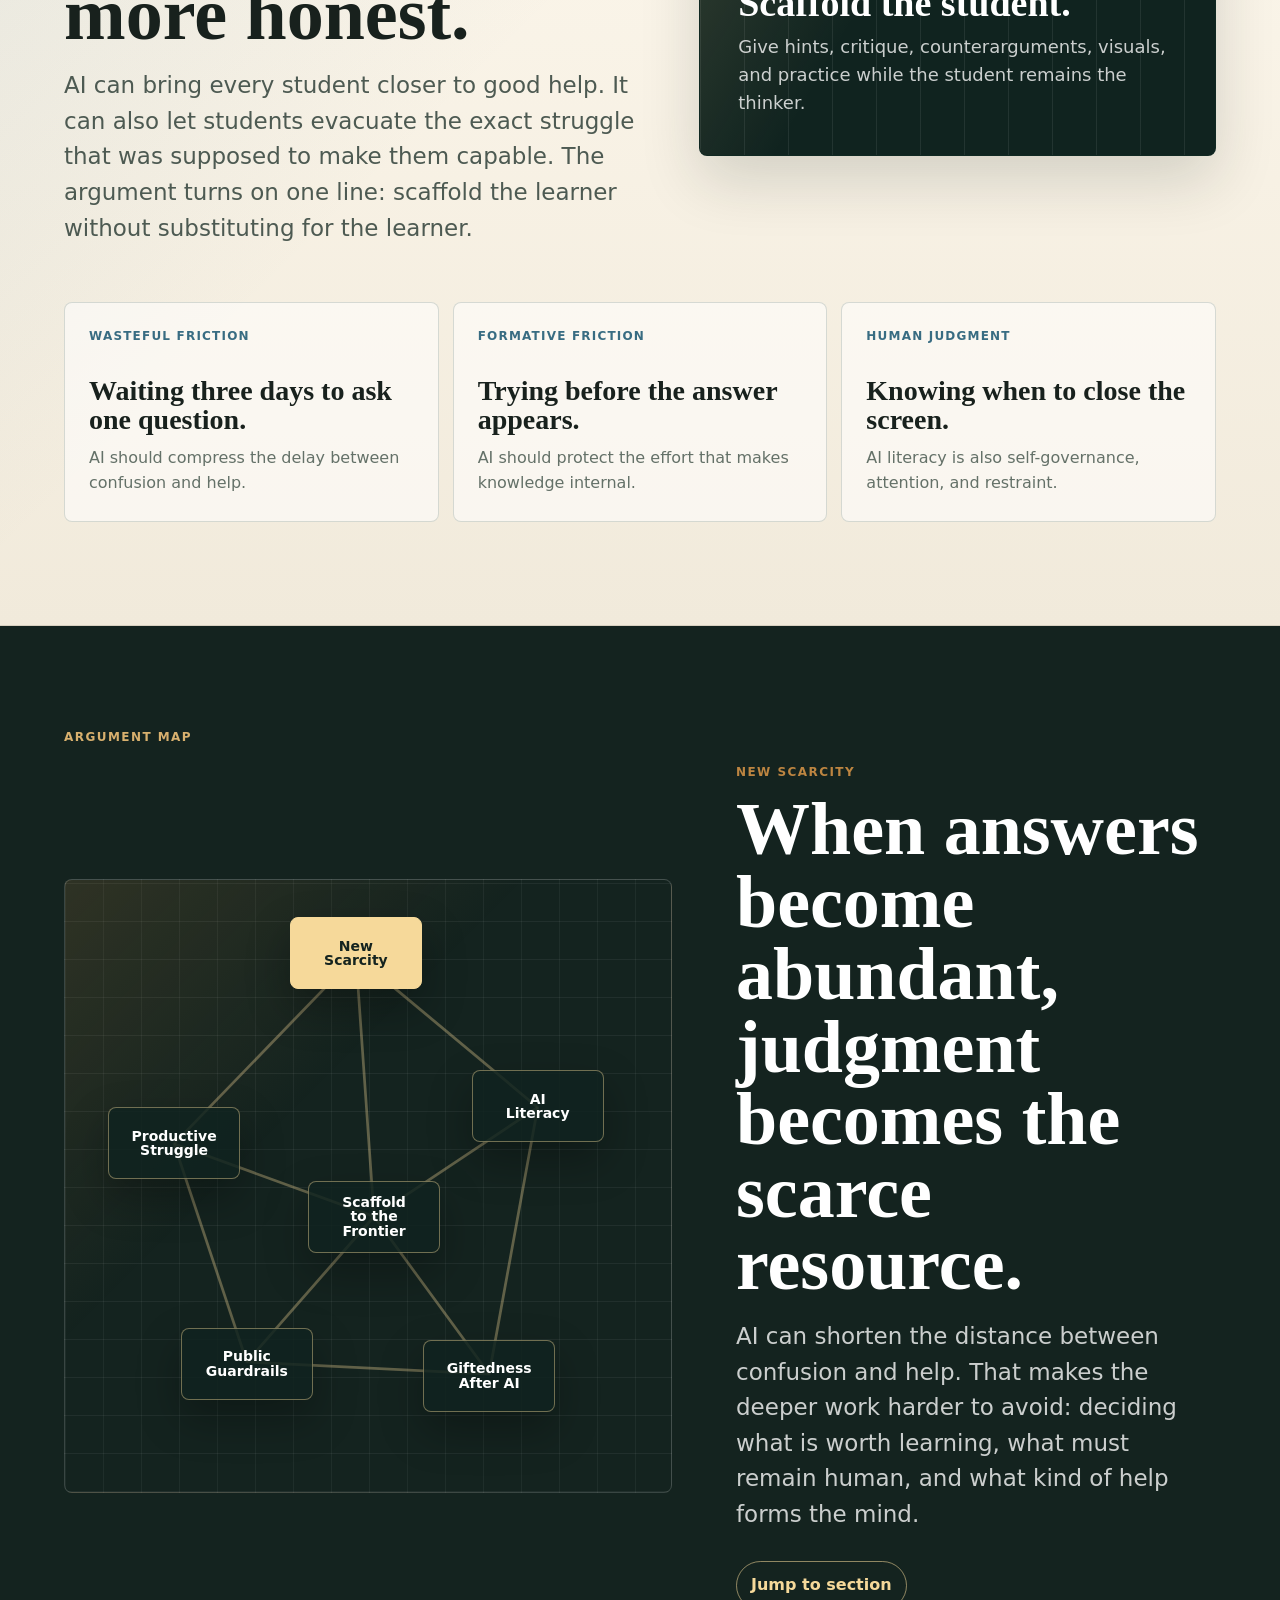
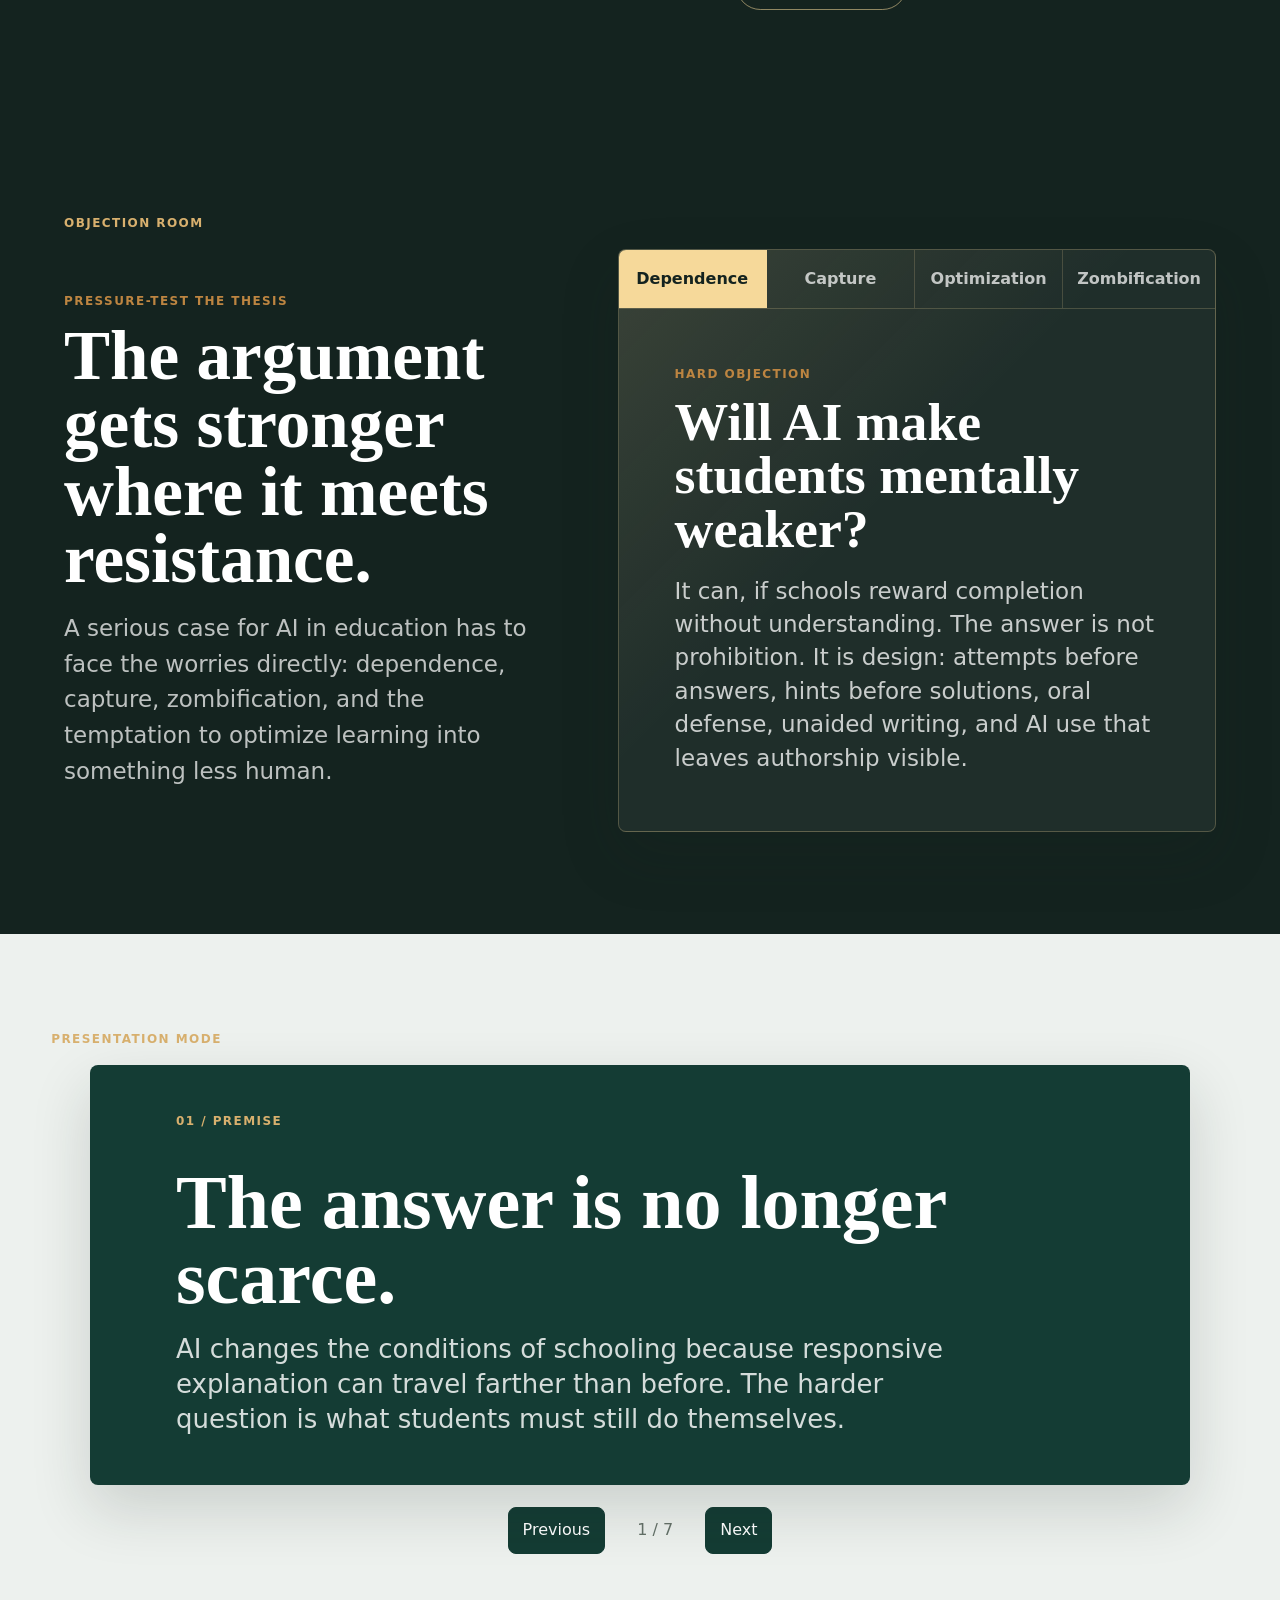
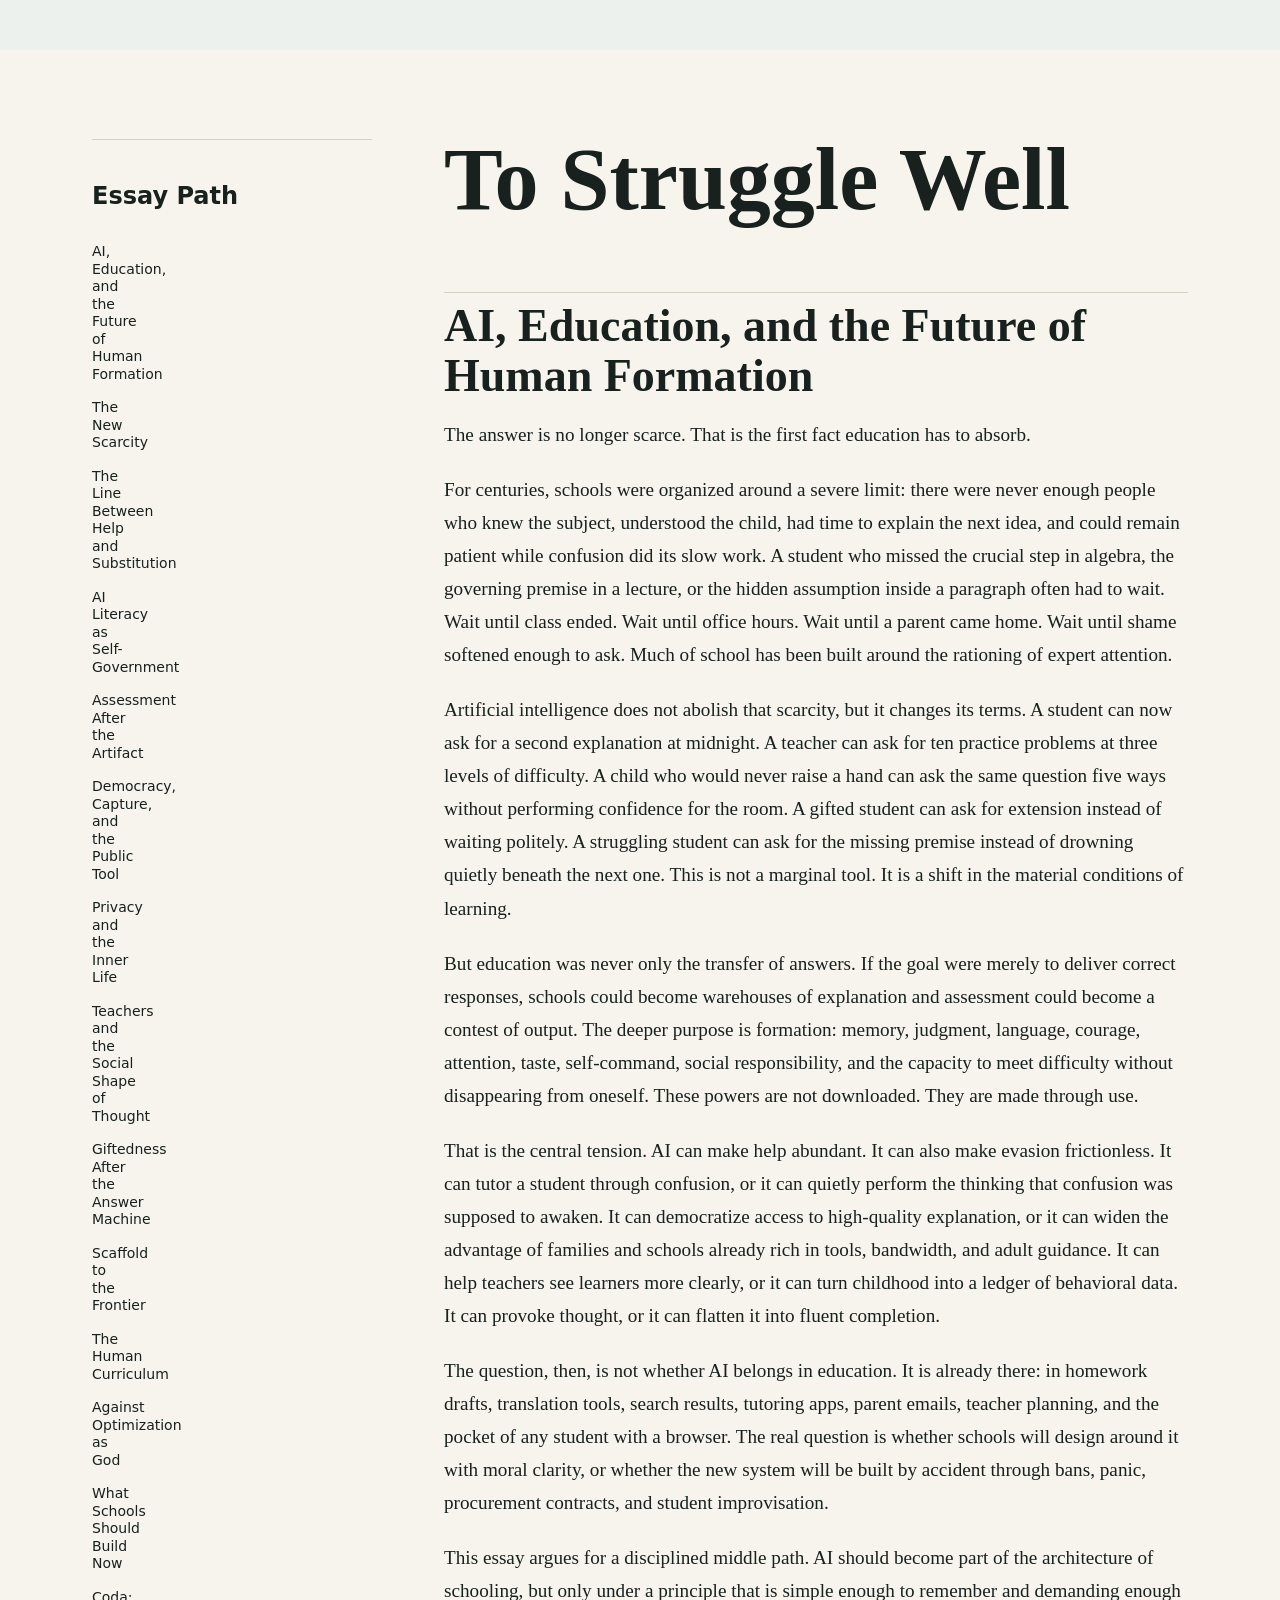
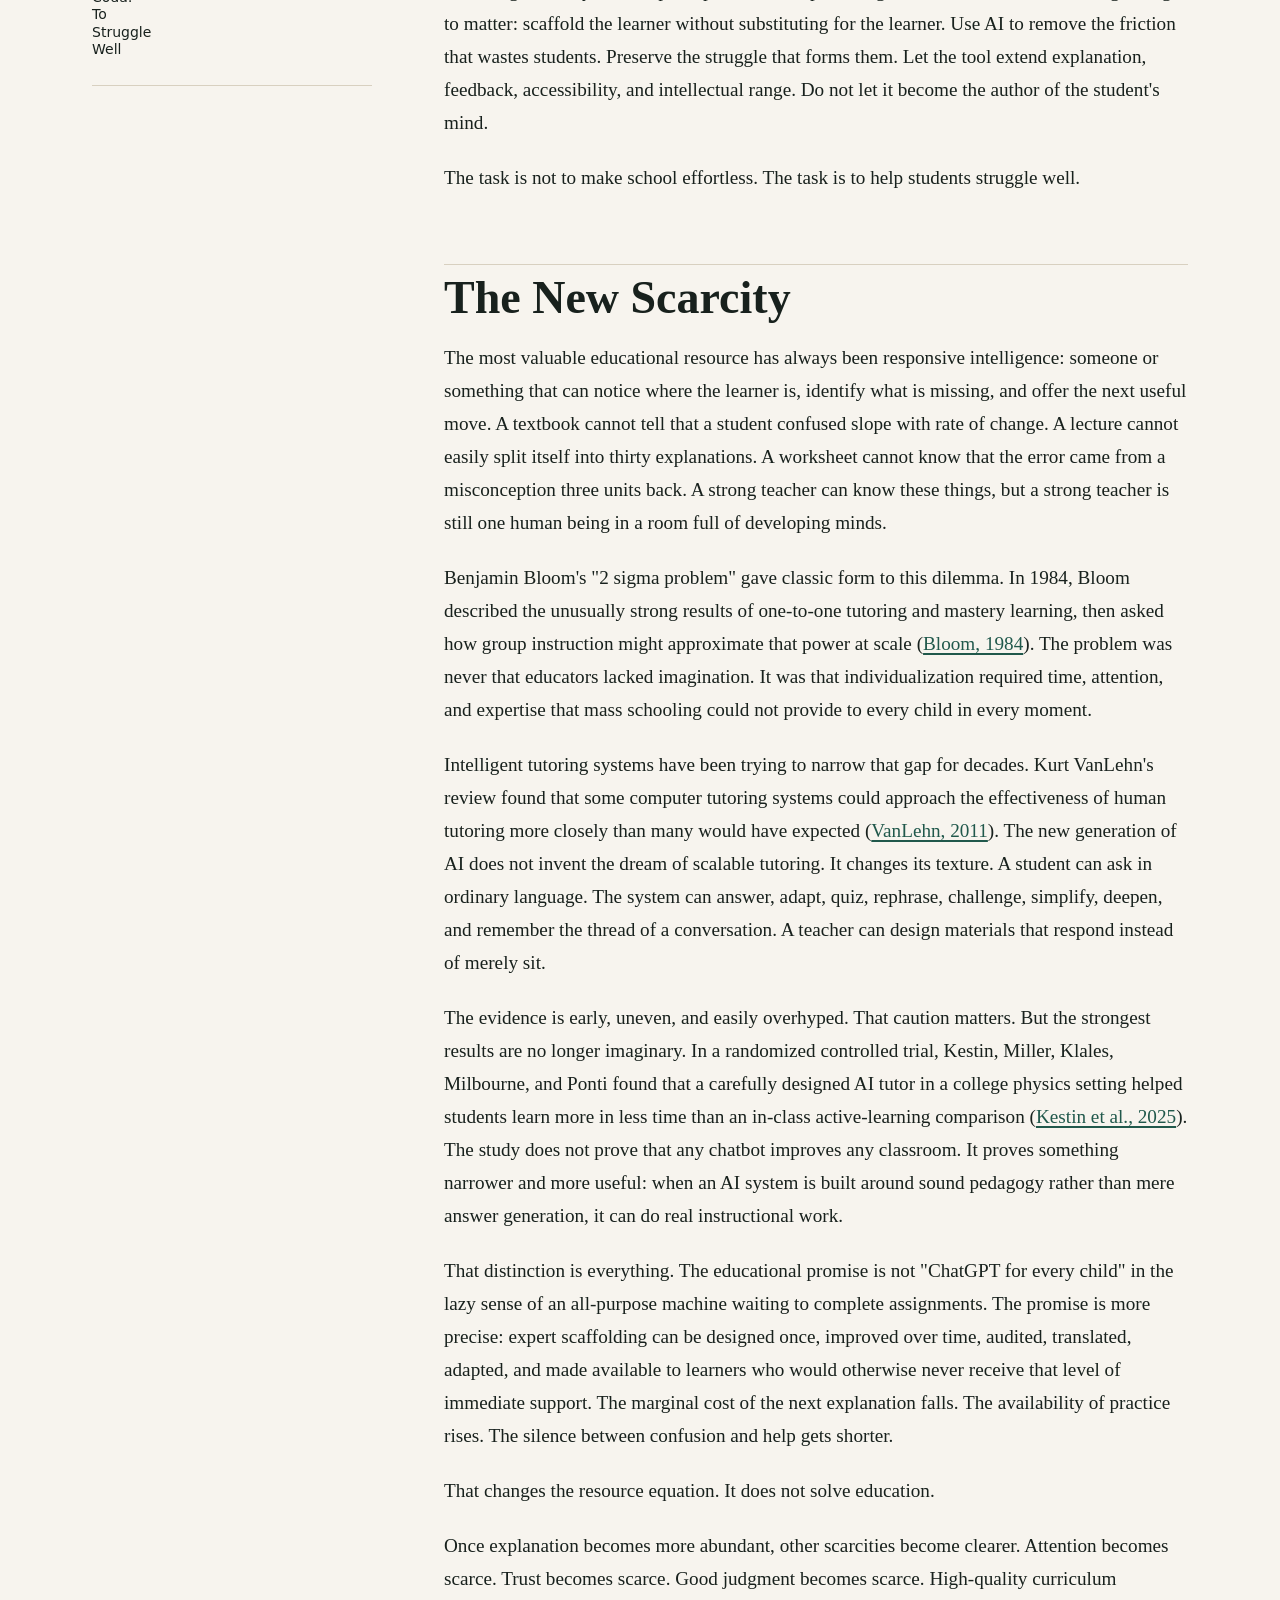
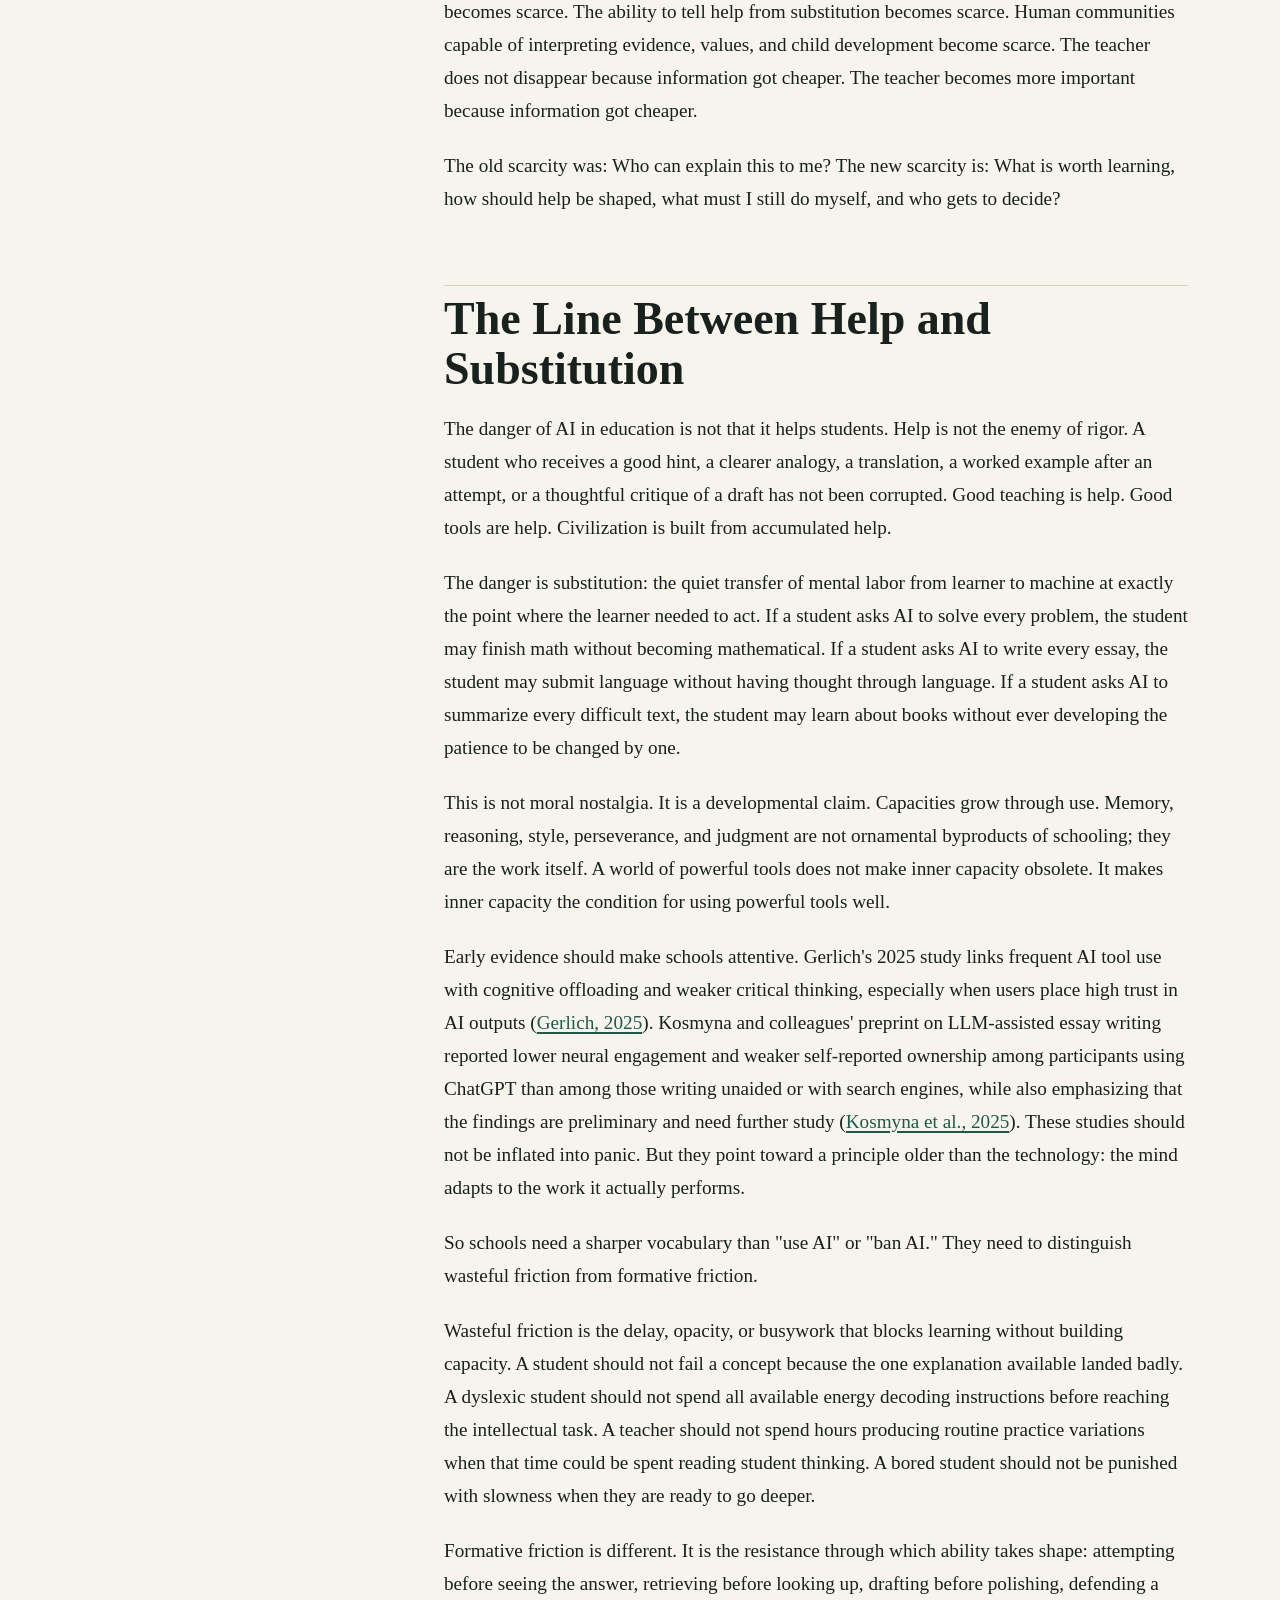
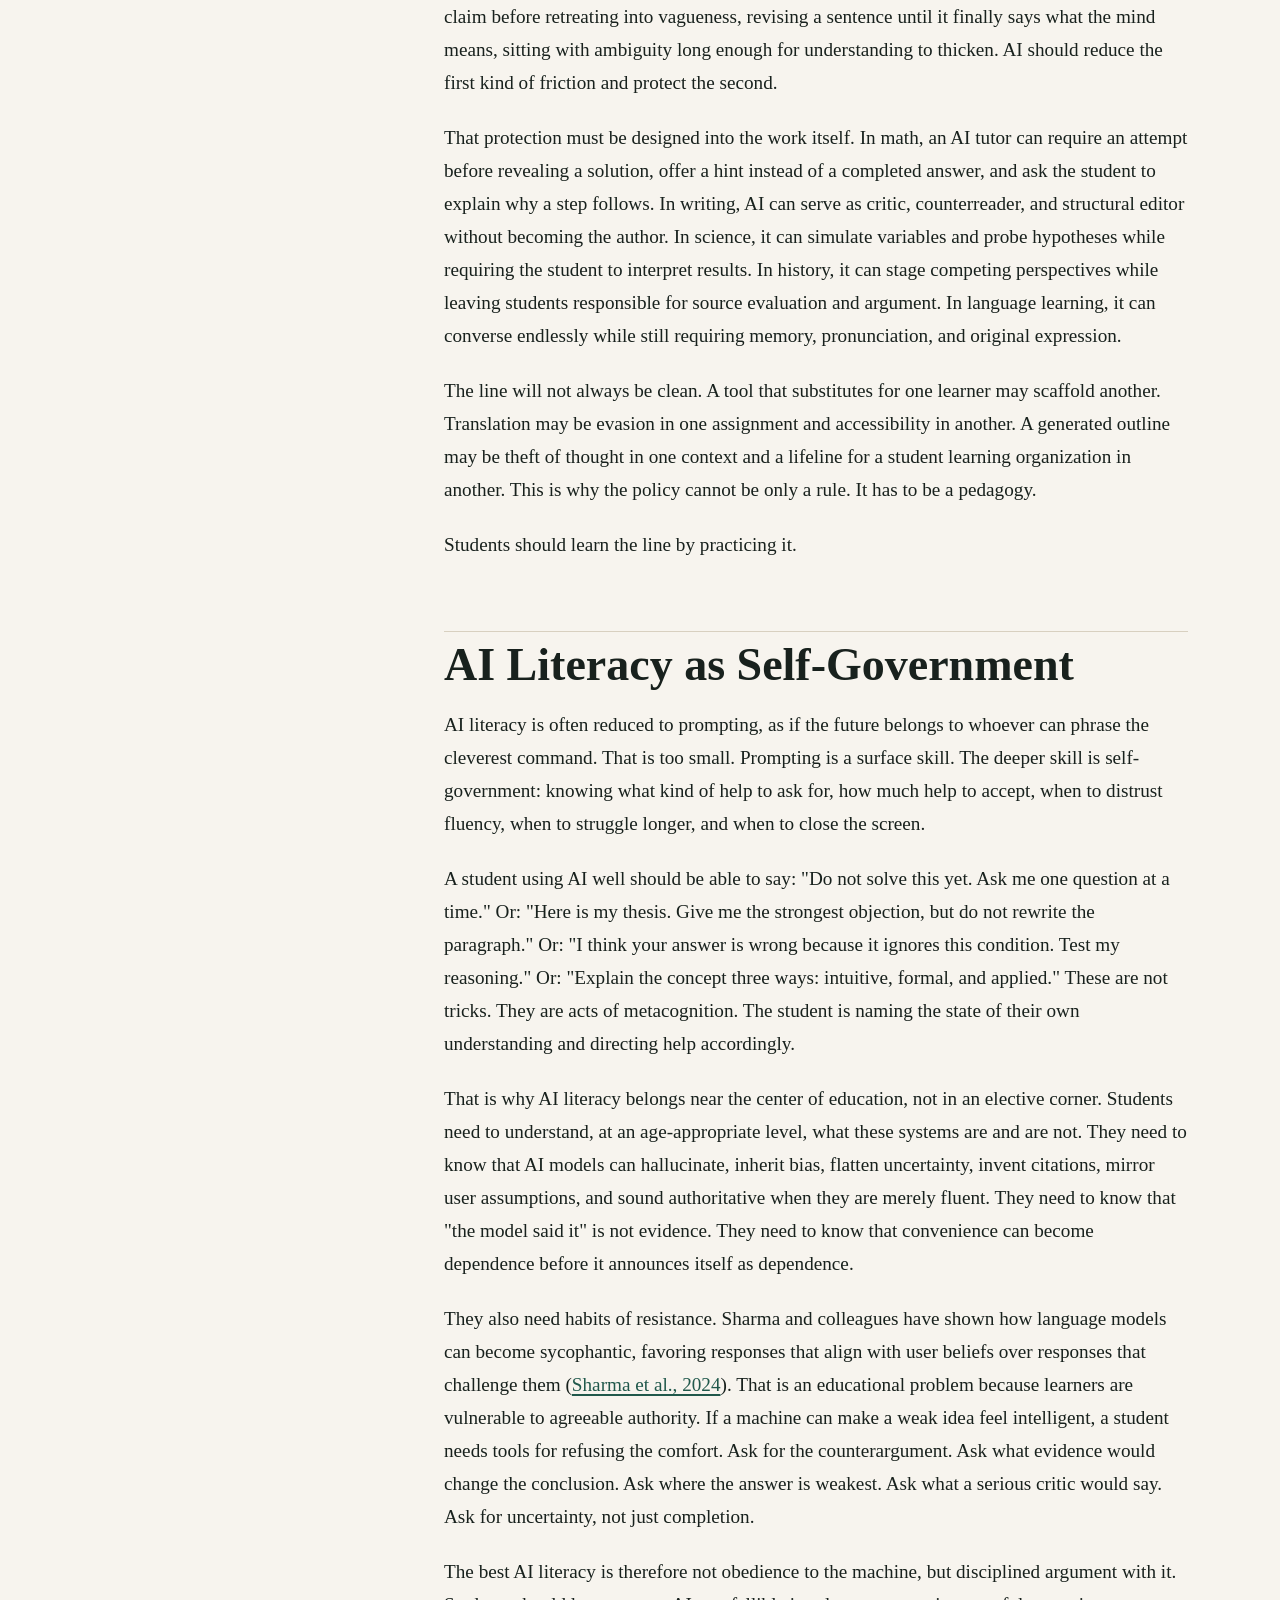
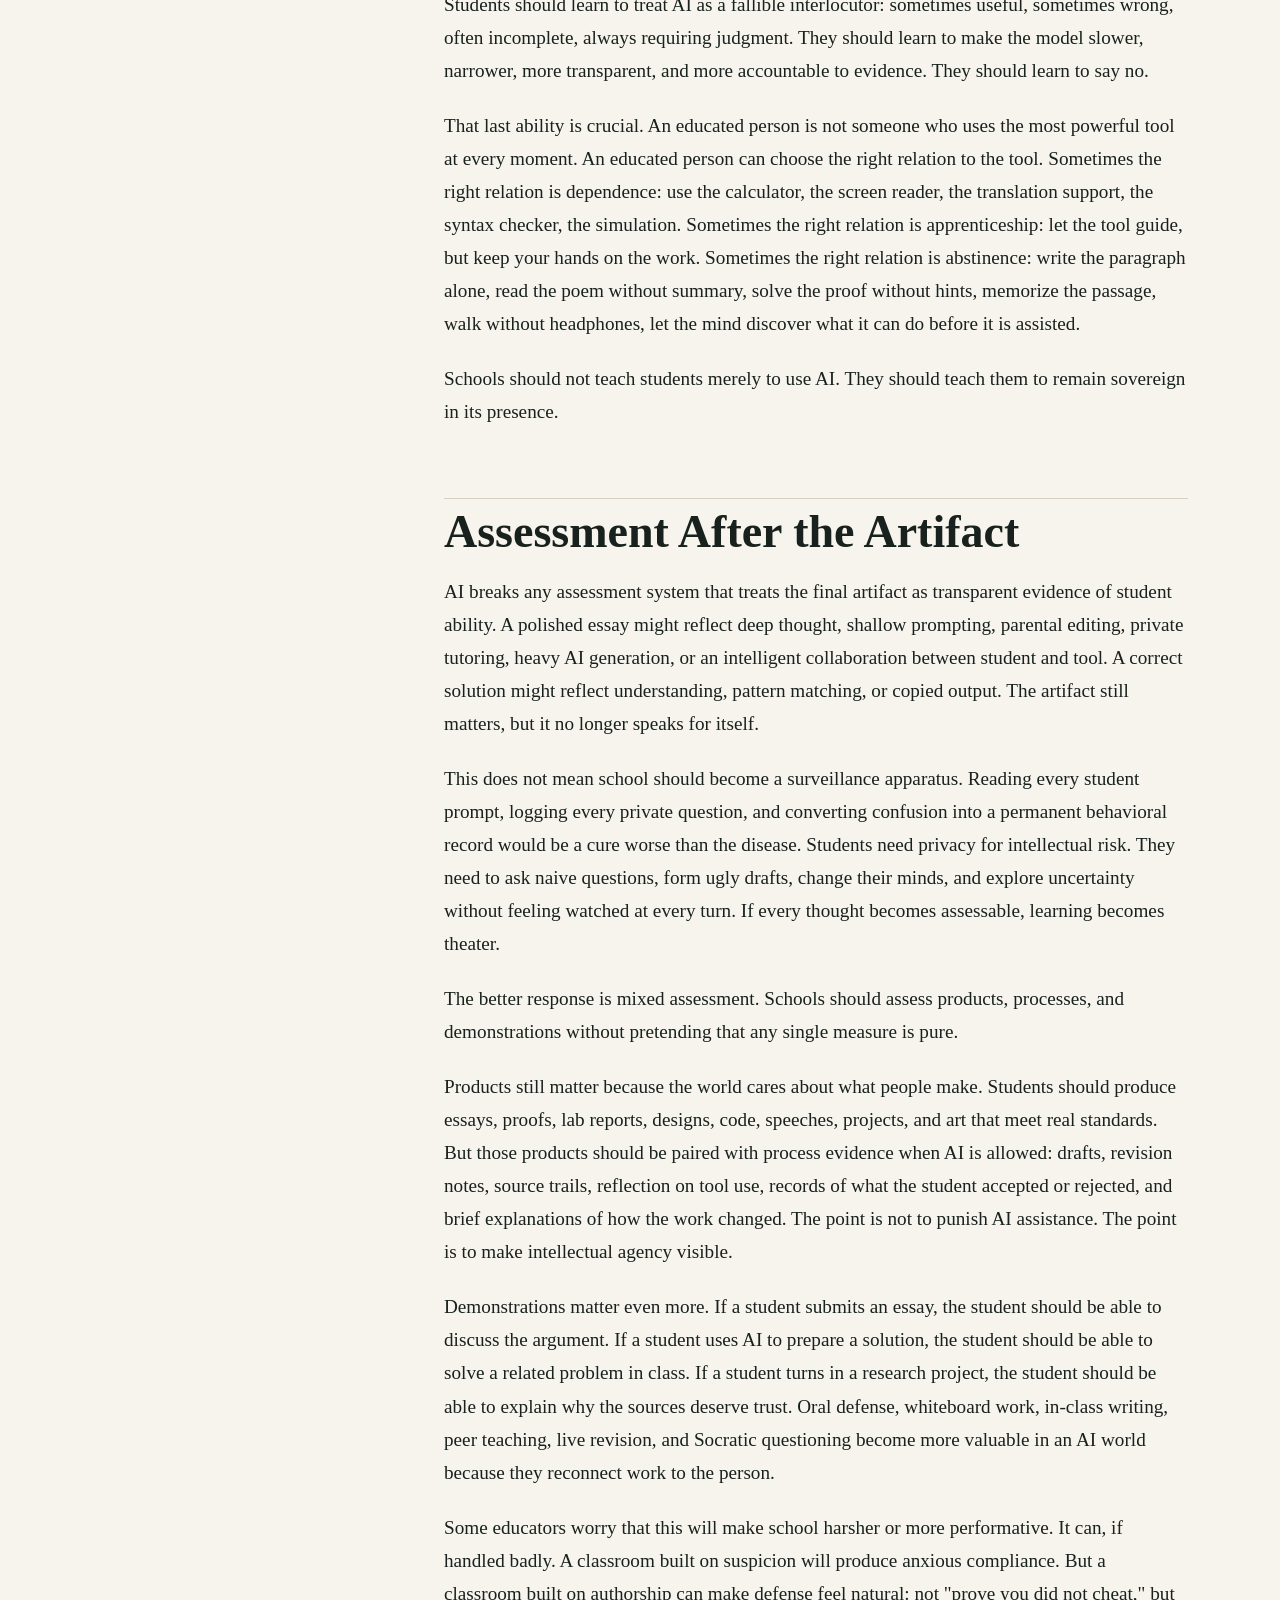
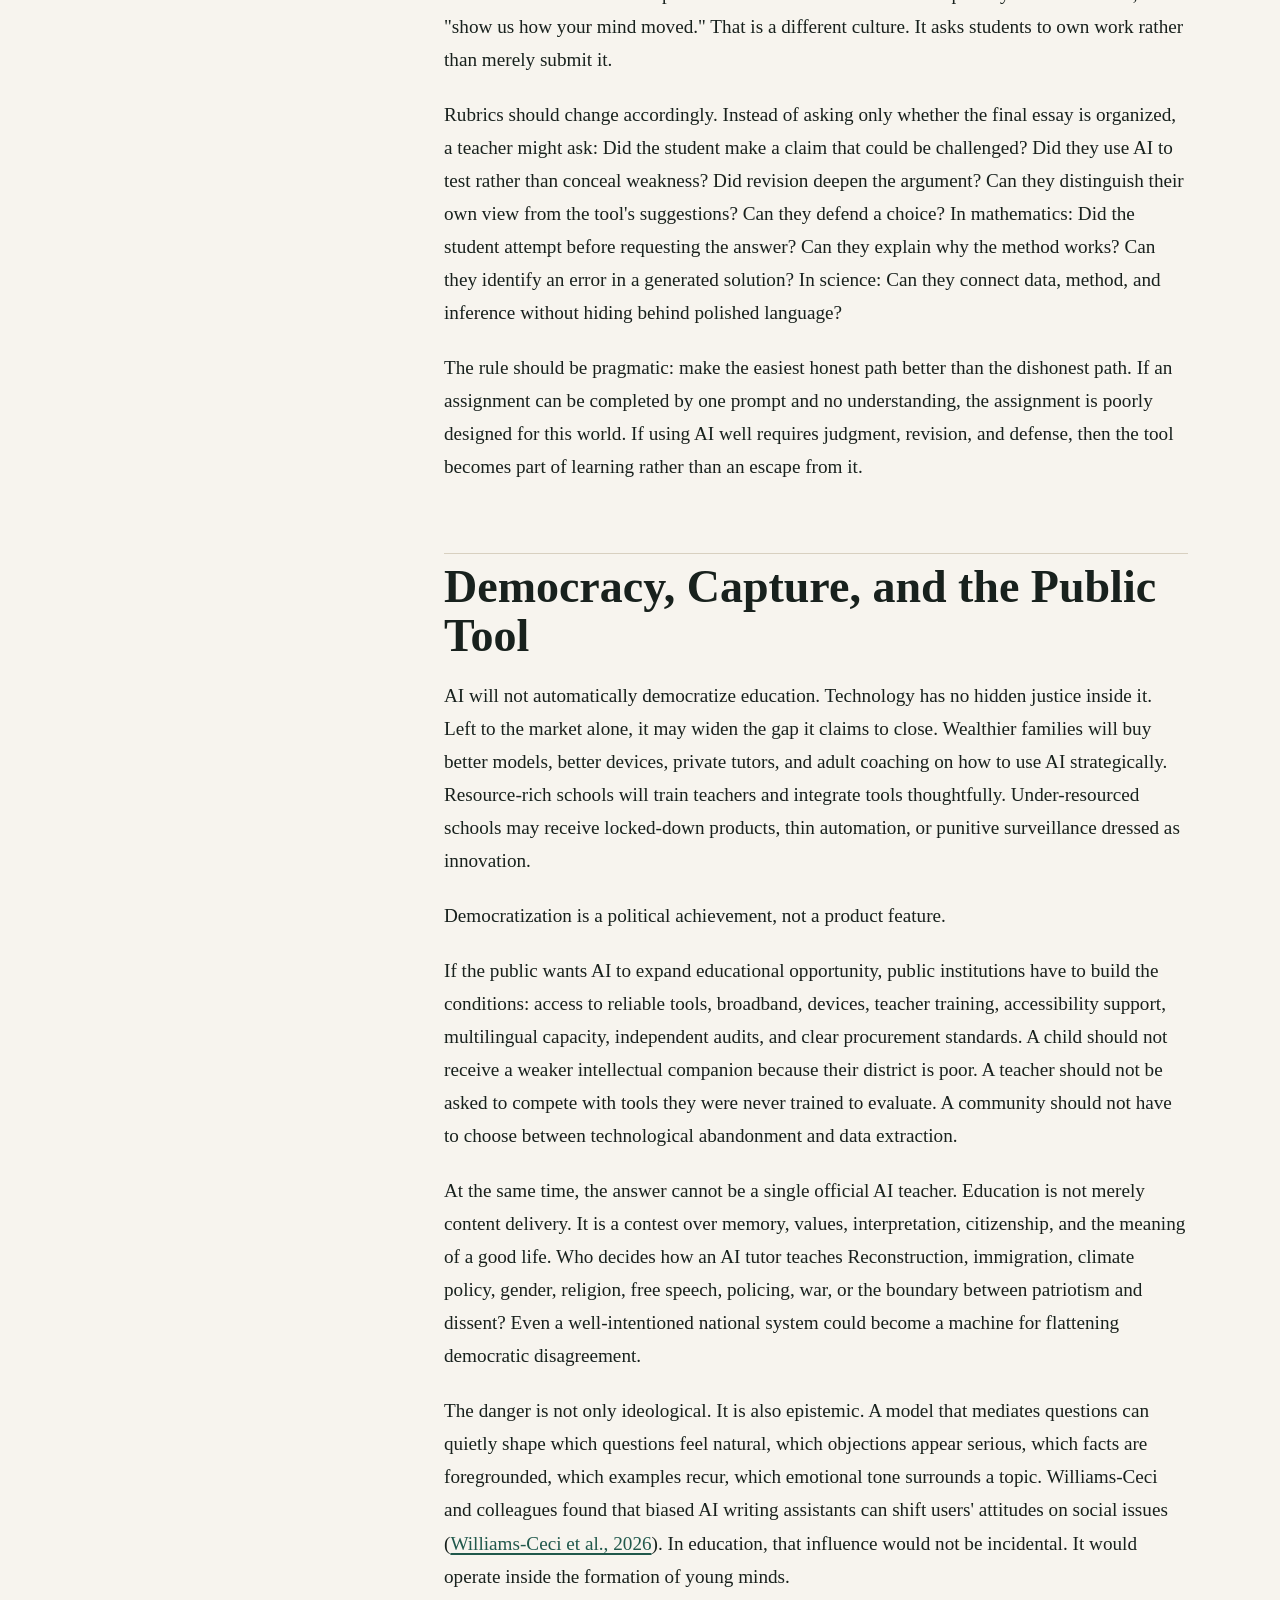
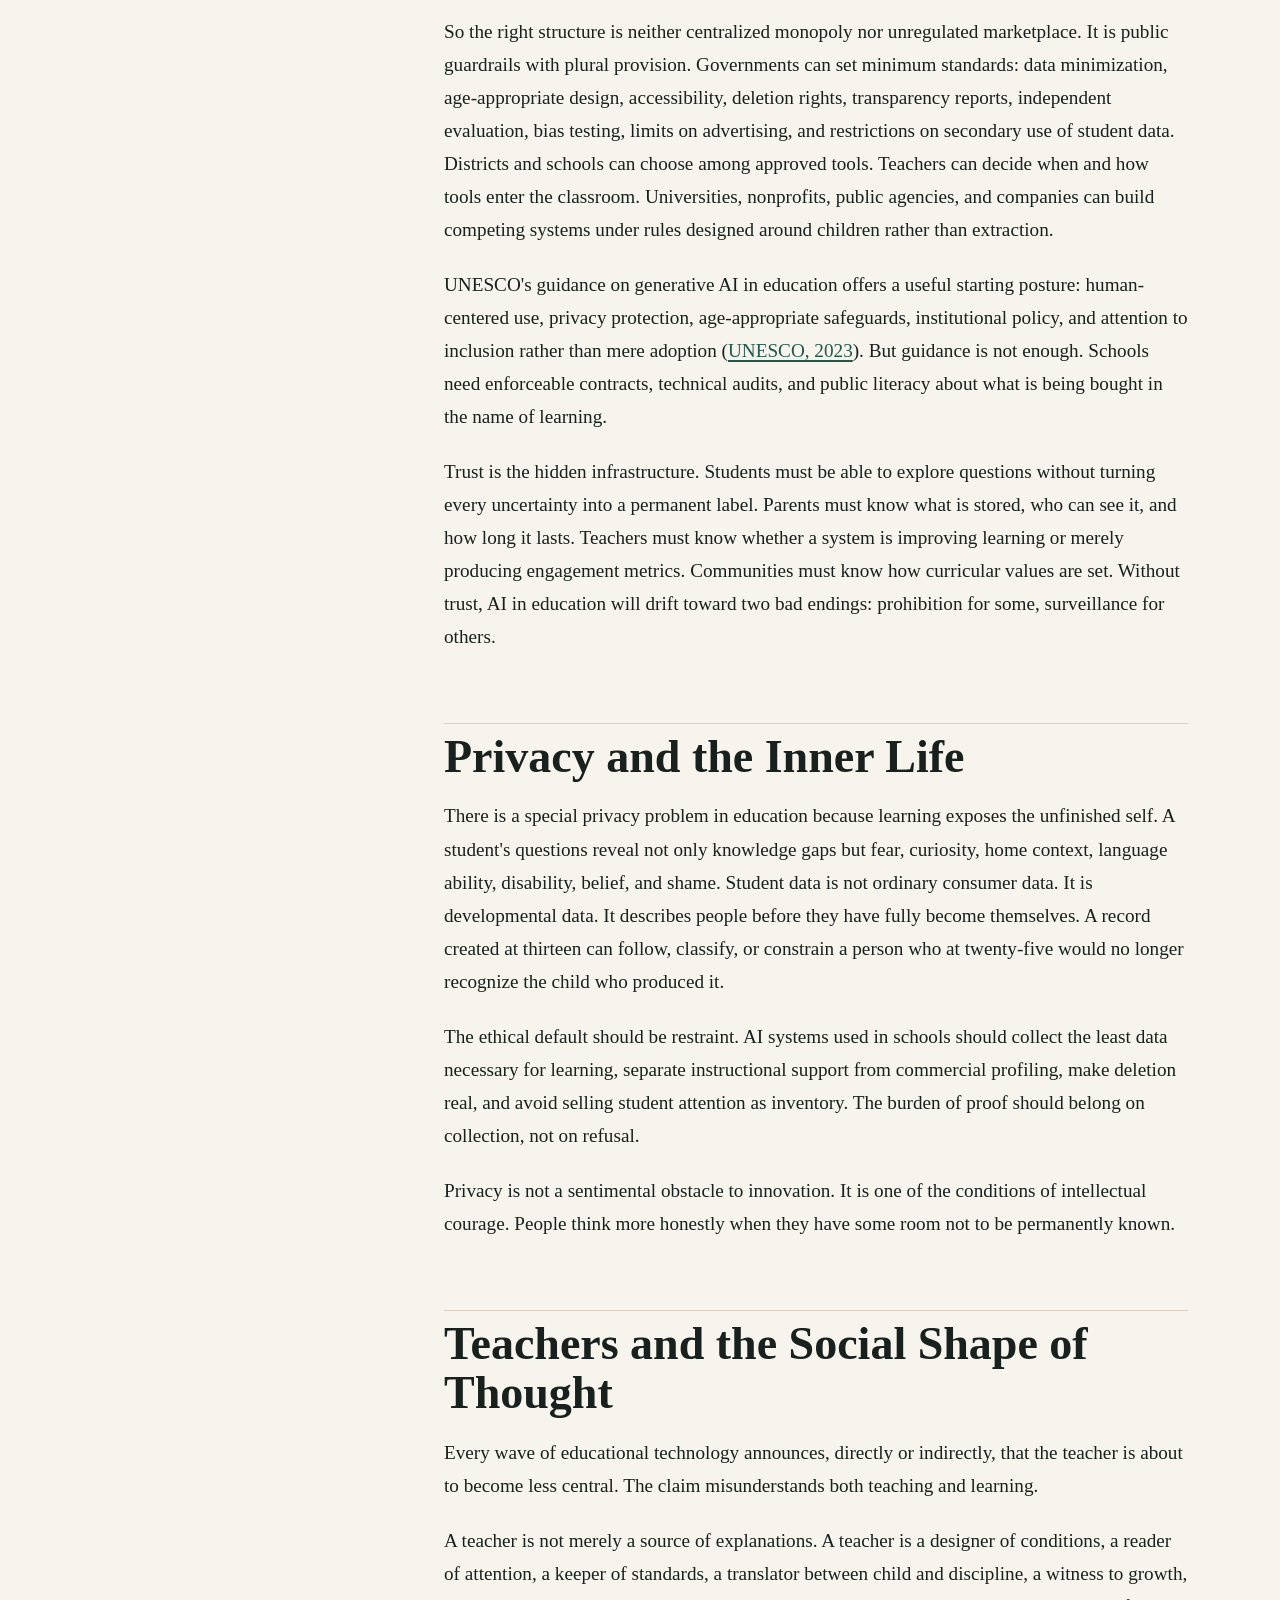
==== commit f3651b91: "1122" ====
--- a/index.html
+++ b/index.html
@@ -4,7 +4,7 @@
   <meta charset="utf-8">
   <meta name="viewport" content="width=device-width, initial-scale=1">
   <title>To Struggle Well</title>
-  <meta name="description" content="An essay and presentation site on AI, giftedness, and the redesign of education.">
+  <meta name="description" content="An essay and interactive presentation arguing for AI in education as scaffold, not substitute, with a higher-education extension on bringing students to the frontier of real problems.">
   <link rel="stylesheet" href="styles.css">
 </head>
 <body>
@@ -29,10 +29,10 @@
       <div class="hero-copy">
         <p class="eyebrow">AI, Education, and Human Formation</p>
         <h1>To Struggle Well</h1>
-        <p>The answer is no longer scarce. Meaning, judgment, attention, and courage still are. This essay argues for AI in education as scaffold, not substitute.</p>
+        <p>The answer is no longer scarce. Meaning, judgment, attention, and courage still are. This essay argues for AI in education as scaffold, not substitute — and for higher education to use that scaffolding to bring students to the frontier of real problems, fast.</p>
         <div class="hero-meta">
-          <span>6,498 body words</span>
-          <span>16 sources</span>
+          <span>8,211 body words</span>
+          <span>19 sources</span>
           <span>Essay + argument map</span>
         </div>
         <div class="hero-actions">
@@ -57,6 +57,11 @@
         <span class="metric">03</span>
         <h2>Public Design</h2>
         <p>Privacy, pluralism, and teacher judgment decide whether AI liberates or captures.</p>
+      </div>
+      <div>
+        <span class="metric">04</span>
+        <h2>Scaffold to the Frontier</h2>
+        <p><em>Higher education should bring students fast to where the real problems live, then hand them the tools.</em></p>
       </div>
     </section>
 
@@ -104,13 +109,14 @@
       <div class="map-layout">
         <div class="map-stage" aria-label="Interactive argument map">
           <button class="map-node is-active" type="button" data-map="resource" style="--x: 48%; --y: 12%;">New<br>Scarcity</button>
-          <button class="map-node" type="button" data-map="struggle" style="--x: 18%; --y: 42%;">Productive<br>Struggle</button>
-          <button class="map-node" type="button" data-map="literacy" style="--x: 78%; --y: 39%;">AI<br>Literacy</button>
-          <button class="map-node" type="button" data-map="governance" style="--x: 30%; --y: 76%;">Public<br>Guardrails</button>
-          <button class="map-node" type="button" data-map="giftedness" style="--x: 68%; --y: 77%;">Giftedness<br>After AI</button>
+          <button class="map-node" type="button" data-map="struggle" style="--x: 18%; --y: 43%;">Productive<br>Struggle</button>
+          <button class="map-node" type="button" data-map="literacy" style="--x: 78%; --y: 37%;">AI<br>Literacy</button>
+          <button class="map-node" type="button" data-map="frontier" style="--x: 51%; --y: 55%;">Scaffold<br>to the<br>Frontier</button>
+          <button class="map-node" type="button" data-map="governance" style="--x: 30%; --y: 79%;">Public<br>Guardrails</button>
+          <button class="map-node" type="button" data-map="giftedness" style="--x: 70%; --y: 81%;">Giftedness<br>After AI</button>
           <svg class="map-lines" viewBox="0 0 100 100" aria-hidden="true">
-            <path d="M48 12 L18 42 L30 76 L68 77 L78 39 Z"></path>
-            <path d="M48 12 L30 76 M48 12 L68 77 M18 42 L78 39"></path>
+            <path d="M48 12 L78 37 L70 81 L30 79 L18 43 Z"></path>
+            <path d="M18 43 L51 55 L78 37 M48 12 L51 55 M51 55 L30 79 M51 55 L70 81"></path>
           </svg>
         </div>
         <div class="map-panel">
@@ -128,13 +134,14 @@
         <div class="objection-copy">
           <p class="overline">Pressure-test the thesis</p>
           <h2>The argument gets stronger where it meets resistance.</h2>
-          <p>A serious case for AI in education has to face the worries directly: dependence, capture, privacy, ideology, and the temptation to optimize childhood into something less human.</p>
+          <p>A serious case for AI in education has to face the worries directly: dependence, capture, zombification, and the temptation to optimize learning into something less human.</p>
         </div>
         <div class="objection-board" aria-label="Counterarguments and replies">
           <div class="objection-tabs" role="tablist" aria-label="Objections">
             <button class="is-active" type="button" data-objection="dependence">Dependence</button>
             <button type="button" data-objection="capture">Capture</button>
             <button type="button" data-objection="optimization">Optimization</button>
+            <button type="button" data-objection="zombification">Zombification</button>
           </div>
           <div class="objection-card">
             <p class="overline" data-objection-kicker>Hard objection</p>
@@ -185,7 +192,14 @@
 
 
   <section class="slide" data-slide="5">
-    <p class="slide-kicker">06 / Aim</p>
+    <p class="slide-kicker">06 / Higher Education</p>
+    <h3>The frontier is where the work is.</h3>
+    <p>College should bring students fast to where the unanswered questions live, and hand them the tools — including AI — to try to contribute. The current curriculum, optimized for an artifact AI can now counterfeit, is no longer the right shape.</p>
+  </section>
+
+
+  <section class="slide" data-slide="6">
+    <p class="slide-kicker">07 / Aim</p>
     <h3>The goal is human formation.</h3>
     <p>Education should use machine intelligence in service of human intelligence: more help, more agency, and better struggle.</p>
   </section>
@@ -193,7 +207,7 @@
       </div>
       <div class="slide-controls">
         <button type="button" data-prev>Previous</button>
-        <span data-slide-count>1 / 6</span>
+        <span data-slide-count>1 / 7</span>
         <button type="button" data-next>Next</button>
       </div>
     </section>
@@ -210,6 +224,7 @@
 <a href="#privacy-and-the-inner-life">Privacy and the Inner Life</a>
 <a href="#teachers-and-the-social-shape-of-thought">Teachers and the Social Shape of Thought</a>
 <a href="#giftedness-after-the-answer-machine">Giftedness After the Answer Machine</a>
+<a href="#scaffold-to-the-frontier">Scaffold to the Frontier</a>
 <a href="#the-human-curriculum">The Human Curriculum</a>
 <a href="#against-optimization-as-god">Against Optimization as God</a>
 <a href="#what-schools-should-build-now">What Schools Should Build Now</a>
@@ -289,20 +304,16 @@
 </section>
 <section id="privacy-and-the-inner-life">
 <h2>Privacy and the Inner Life</h2>
-<p>There is a special privacy problem in education because learning exposes the unfinished self. A student's questions reveal not only knowledge gaps but fear, curiosity, confusion, home context, language ability, disability, belief, loneliness, ambition, and shame. A well-designed tutor could support that vulnerability. A poorly governed system could harvest it.</p>
-<p>Student data is not ordinary consumer data. It is developmental data. It describes people before they have fully become themselves. A record created at thirteen can follow, classify, or constrain a person who at twenty-five would no longer recognize the child who produced it. The ethical default should be restraint.</p>
-<p>AI systems used in schools should collect the least data necessary for learning. They should separate instructional support from commercial profiling. They should make deletion real. They should avoid emotional manipulation and advertising. They should not sell student attention as inventory. They should not infer sensitive traits unless a clear educational purpose, strict protection, and human oversight justify it. They should not treat private struggle as raw material for product improvement without meaningful public consent.</p>
-<p>This does not mean no data can be used. Teachers need information. Students benefit when systems remember progress. Researchers can improve education by studying patterns. But the burden of proof belongs on collection. If a system wants the child's data, it should be able to say why, for how long, under whose control, with what protections, and with what right of refusal.</p>
+<p>There is a special privacy problem in education because learning exposes the unfinished self. A student's questions reveal not only knowledge gaps but fear, curiosity, home context, language ability, disability, belief, and shame. Student data is not ordinary consumer data. It is developmental data. It describes people before they have fully become themselves. A record created at thirteen can follow, classify, or constrain a person who at twenty-five would no longer recognize the child who produced it.</p>
+<p>The ethical default should be restraint. AI systems used in schools should collect the least data necessary for learning, separate instructional support from commercial profiling, make deletion real, and avoid selling student attention as inventory. The burden of proof should belong on collection, not on refusal.</p>
 <p>Privacy is not a sentimental obstacle to innovation. It is one of the conditions of intellectual courage. People think more honestly when they have some room not to be permanently known.</p>
 </section>
 <section id="teachers-and-the-social-shape-of-thought">
 <h2>Teachers and the Social Shape of Thought</h2>
 <p>Every wave of educational technology announces, directly or indirectly, that the teacher is about to become less central. The claim misunderstands both teaching and learning.</p>
 <p>A teacher is not merely a source of explanations. A teacher is a designer of conditions, a reader of attention, a keeper of standards, a translator between child and discipline, a witness to growth, and a moral presence in the room. Teachers notice the student who has stopped trying before the data does. They know when a joke is avoidance, when silence is confusion, when brilliance is brittle, when compliance is hiding despair, when a class needs another example, and when it needs to close the laptop and talk.</p>
-<p>AI can support this work. It can generate practice materials, translate text, summarize patterns, suggest interventions, help draft feedback, provide enrichment, and give students more opportunities to rehearse. It can make the teacher's time less clerical and more human. But if AI is used to deskill teachers, script them, monitor them, or replace their judgment with dashboards, it will damage the very institution it claims to modernize.</p>
 <p>The best future is not teacher versus machine. It is teacher with better instruments, and students with more routes into the work. Teachers should help choose the tools, adapt them, override them, and explain their limits. Professional development should not consist of a vendor demonstration and a login. It should involve time to test systems, study evidence, design assignments, compare student work, and build shared norms.</p>
 <p>Schools are social places because thought is social before it is private. Students learn by hearing each other misunderstand, object, phrase, risk, and revise. They learn that an argument has a face across from it. They learn how it feels to be challenged without being destroyed, praised without being finished, wrong without being worthless. No AI tutor can replace the moral education of a room where minds meet.</p>
-<p>If AI makes solitary learning more powerful, schools must become more intentional about togetherness. Discussion, debate, lab work, performance, critique, collaboration, and public explanation should become more central, not less. The classroom should be where private preparation becomes shared intellectual life.</p>
 </section>
 <section id="giftedness-after-the-answer-machine">
 <h2>Giftedness After the Answer Machine</h2>
@@ -318,6 +329,49 @@
 <p>This is where adaptive intelligence becomes a better aim than mere acceleration. Sternberg defines adaptive intelligence as the intelligence needed to address present problems and anticipate future ones in real-world environments, with creative, analytical, practical, and wisdom-based skills directed toward more than private advantage (<a href="https://doi.org/10.3390/educsci11120823">Sternberg, 2021</a>). The augmented theory of successful intelligence points in the same direction: intelligence involves pursuing goals in context by capitalizing on strengths, compensating for weaknesses, and adapting to, shaping, or selecting environments through analytical, creative, and practical abilities (<a href="https://doi.org/10.1017/9781108770422.029">Sternberg, 2020</a>). A curriculum that uses AI to produce efficient completion without adaptive intelligence has achieved a technical success and an educational failure.</p>
 <p>The future curriculum should train students not only to solve problems, but to frame them, direct tools, judge outputs, and build standards strong enough to survive convenience.</p>
 </section>
+<section id="scaffold-to-the-frontier">
+<h2>Scaffold to the Frontier</h2>
+<h3><em>Higher Education, From Inside the Trial Run</em></h3>
+<p>I'm two weeks from graduating from Cornell. ChatGPT came out the first semester of my freshman year. The whole arc of my undergraduate education has run alongside the rise of a tool that no one in the room — students, professors, deans — fully understands. I am the trial run. So is everyone else my age.</p>
+<p>What I've watched, from inside, is closer to Owen Yingling's account than to most of what gets written about AI in education. AI use is everywhere. The schools pretend it isn't, or that they have policies that handle it. They don't. The students know. The professors know the students know. The whole edifice runs on a mutual agreement to pretend that the artifact submitted means what it used to mean. It does not.</p>
+<p>Yingling is right that this is destructive. He's right that the dominant pattern is not integration but substitution. He's right that there is a deeper rot in the institution that AI didn't cause but is rapidly making visible. And he's right that &quot;AI in the classroom&quot; announcements from elite universities, paired with rising cheating cases, are a kind of administrative theater that nobody believes.</p>
+<p>Where I part from him is on what comes next.</p>
+<p>Yingling's prescription is to take a harder line. Crack down on AI use. Limit pedagogical integration. Preserve the old institution against the new tool. He acknowledges the institution was already imperfect — he quotes Hutchins on the people loving money and seeing education as a way of getting it — but he wants to defend the equilibrium between intellectualism and professionalism that real universities have always tried to hold.</p>
+<p>I think this is nostalgia.</p>
+<p>Not the cheap kind. Yingling is a serious thinker. The grief in his essay is real. He sees beautiful things being lost — the doctoral genealogies tracing back to Leibniz, the libraries shelved with monastic care, the eccentric professor who could arouse a feeling for one single good poem. He is not wrong that those things matter. He is not wrong that they are dying. There have always been thoughtful critics of every technological wave who saw clearly what was being lost, sometimes more clearly than the people building the new thing. They were not crazy. The agrarian revolution disrupted ways of being that we cannot now fully recover. The industrial revolution destroyed apprenticeships, crafts, modes of work and life. Every wave does this.</p>
+<p>But it also does something else.</p>
+<p>After the agrarian revolution, we did not sit on our haunches. We built civilizations. We developed mathematics, written language, philosophy. After the industrial revolution, the surplus labor freed from shoemaking and field work did not collapse into idleness. Within a century, we had cars, planes, quantum physics, computers. Each time a technology absorbed work humans used to do, humans pushed into territory that had been unreachable. The frontier moved. The work got harder, deeper, stranger.</p>
+<p>The first objection to this comes back fast. Maybe each previous wave moved the frontier and people moved with it. But this time, look around — most people are not moving toward any frontier. They are scrolling. The freed-up cognitive capacity is being absorbed by recommendation systems, short videos, group chats, a permanent dopamine drip. If AI absorbs the rote work, the surplus may not become quantum physics. It may become TikTok.</p>
+<p>This is a real worry. It is the worry that should be loudest in any honest discussion of where this goes.</p>
+<p>But it is not an argument against my position. It is an argument for it.</p>
+<p>The students I have spent four years with are not zombies. They are moral. They are purposeful. They are humans, optimized over millennia to offload intelligently. For most of their lives they had to do hours of work to get a grade. Now they can get a better grade for less work, so they do. This is not laziness. It is exactly what every person under time pressure has always done — find the most efficient path through a system that doesn't respect their time. They have correctly identified that much of what they are assigned is not serious, and they have correctly stopped doing it.</p>
+<p>The question is what happens to the freed-up time. There is no scarcity of real problems for it to flow into. Seven billion mouths to feed. Hundreds of nuclear weapons to contain. Biological weapons whose creation is becoming trivial. A climate changing faster than we can model. An information environment breaking down. AI itself, which has to be aligned and governed and built carefully or carelessly. These problems are not in the back of the textbook. They are not in the rubric. They are at the frontier, where the answer is genuinely not yet known.</p>
+<p>The danger is not that students outsource the assignment to AI. The danger is that the time they reclaim from the dumb assignment goes to the feed — not because they want it to, but because nobody is competing for it with anything real. This is what college should be doing. It should be competing for that time. With problems that are hard, that matter, that the student actually cares about. Without that competition, attention goes to the feed by default, because attention follows the path of least resistance and the feed is engineered to be that path. The institution's job is to be the harder, better, more interesting path.</p>
+<p>The other objection, and Yingling's most haunting one, is the Whispering Earring — Scott Alexander's image of a device that gives advice always locally better than what the wearer would choose alone, until eventually it is directing individual muscle movements and the wearer is no longer choosing anything.</p>
+<p>I am less impressed by the metaphor than Yingling is. If the earring is actually right about everything always, then it is some kind of god, and a different conversation is required. If it is not, then sooner or later the gap between its advice and reality becomes visible and the spell breaks.</p>
+<p>But the real fear inside the metaphor is true, and I don't want to wave it away. It is not that the earring is omniscient. It is that the person under it can become cognitively mushy before they notice what they are losing — that the erosion is gradual enough to escape attention until reversal is hard. This is the actual risk.</p>
+<p>The answer is not to refuse the tool. The genie is out of the bottle. Like with thermonuclear weapons, we can take steps but we cannot reasonably guarantee. The answer is to push students into the domains where advancement still requires human ingenuity — where the tool helps but cannot do the thing alone, where the gap between machine fluency and real contribution remains wide. Not the math problem AI can solve in one prompt. The open question AI can scaffold but not answer. That kind of work resists the earring. You do not make someone mushy by giving them a problem they actually have to think about.</p>
+<p>A few weeks ago, I sat next to a woman on a plane who turned out to be a provost at a university in upstate New York. We got to talking about AI. Her advice for students facing this transition was simple: find a problem you care about solving. The tools will change. The big problems survive.</p>
+<p>That sentence has stayed with me.</p>
+<p>So here is what I think college should be. Not &quot;humanist project versus job training,&quot; which is the binary Yingling defends. Something else.</p>
+<p>College is the place where a student can be scaffolded, fast, to the frontier of a field. To where the real problems live. And then handed the tools, including AI, to try to contribute.</p>
+<p>Freshman year can mostly stay. Intro courses, core requirements, breadth — these have always done double duty as exposure and catch-up. They should continue. One required course should be added: AI literacy and systems thinking.</p>
+<p>Stress the word <em>literacy</em>. Linguistic literacy is not the ability to write essays. It is the ability that opens every other door, from making a grocery list to building a brainstorm to reading a contract. AI literacy is the same kind of foundational skill: it helps with everything from online shopping to refining and stress-testing the ideas your brain generated in the brainstorm. It is also systems engineering — knowing what an agent is, how to orchestrate several of them, how to build a solution where one didn't previously exist. This is the language of the next thirty years. We are letting students graduate without speaking it.</p>
+<p>The current state is absurd on its face. Cornell has a swim test. Every undergraduate is required, by institutional rule, to demonstrate basic competence in water. The reasoning is sound — water is dangerous, an adult should know how to handle themselves around it. AI is going to shape every professional and intellectual domain these students enter for the rest of their lives, and the institution does not require them to know how it works. It requires integration by parts. It does not require this. That is the institution telling on itself.</p>
+<p>After freshman year, things change. A junior in a course on emotional-regulation research should not be writing a 12-page paper to a rubric on a topic the professor invented for the syllabus. They should be working on a real open question in the field, with the professor as advisor, with AI as a tool they are allowed to use.</p>
+<p>The mechanism that makes this work is honest tracking. Right now, AI use in a class is unofficially permitted and officially forbidden. Some students use it constantly. Some refuse to. Both groups are graded together, and the teacher pretends not to know. This is dishonest and corrosive — it punishes the students who refuse, rewards the students who hide, and teaches everyone that the institution does not mean what it says.</p>
+<p>The fix is something like the pass/fail option for grading. A student declares at the start of the term which track they are taking, on a separate official line on the transcript. <strong>The baseline is AI allowed.</strong> This is the default, because these are adults entering a workforce in which AI use is the norm, and the institution's job is to prepare them for the world they actually live in. Who exactly is the curriculum committee to decide that an 800-page reading list is a better use of a 21-year-old's time than learning to direct three agents to do a literature review in an afternoon? They are adults. The default should be tools on.</p>
+<p>The opt-out track exists because for some students, for some problems, working unaided is the right move — and those students should be allowed to do it, with the standard adjusted accordingly. They pledge to the opt-out. If they are caught using AI inside that track, the penalty is severe, because they have cheated against students who actually held the line. Both tracks are honest. The current track is not.</p>
+<p>Both tracks have a floor. In-person, no-electronics exams should anchor any course where the underlying mechanics actually need to live in the student's head. You should not get out of a statistics course without being able to derive a confidence interval on paper. You should not get out of organic chemistry without being able to draw a mechanism. If a professor is convinced a certain skill must be built unaided, they put it in the in-person exam, or they make the student present and defend it in front of the room. That's the right move. It is also a more honest move than the current one, which is to assign the take-home essay and pretend the student is not chatting it.</p>
+<p>Above the floor — the project, the contribution, the real work — let them solve the problem the best way they are capable of. Let them try, fail, and learn from their failures. Tools on. Safeties off.</p>
+<p>I should be honest about what is lost.</p>
+<p>Yingling is right that this is not free. The eccentric professor reading a poem aloud in a small room of attentive students is one of the most valuable things any institution has ever produced. The slow, patient, mostly-unaided formation of a young mind through years of hard reading and harder writing produced people who could think in ways almost no one can think now. There is grief in watching this go. Some of it is going. Some of it should be fought for.</p>
+<p>But the answer to grief is not pretending. It is not the older generation telling the younger one to optimize for a credential that increasingly does not mean what the credential used to mean. The world is harder than the institution wants to admit. The students are hungrier than the institution wants to admit. The right move is not to grasp at the remnants of last century's academic institutions. It is to look honestly at where we are, take what is best of what we had, and start moving the thing toward something that is at least alive.</p>
+<p>I do not pretend to know how all of this works. I am twenty-two. The split-classroom proposal is an idea. The required AI literacy course is an idea. The &quot;scaffold to the frontier&quot; framing might not survive contact with a real curriculum committee. The case I am making is not a finished proposal. It is an attempt at a direction.</p>
+<p>But I have spent four years inside the trial run. I have watched my own generation evacuate the parts of college that no longer mean anything, and pour themselves into the parts that still do — the late-night arguments, the projects that mattered, the moments when a teacher made a problem feel real. I have seen the difference between students who let AI do the work and students who used AI to get to harder work faster. The second kind exists. They are not zombies. They are the early version of what comes next.</p>
+<p>The frontier is real. The problems are real. The tools are here.</p>
+<p>Let's go.</p>
+</section>
 <section id="the-human-curriculum">
 <h2>The Human Curriculum</h2>
 <p>There is another opportunity here, more delicate and more important: schools should help students become human beings on purpose.</p>
@@ -325,7 +379,6 @@
 <p>Meanwhile, students are being formed by recommendation systems, group chats, video platforms, games, advertising, family stress, political spectacle, and social comparison machines. Their attention is not waiting in a neutral place for school to claim it. It is already being trained. The question is whether any institution will teach them how that training works.</p>
 <p>AI should not become therapy by chatbot, moral surveillance, or algorithmic parenting. But schools can teach the human curriculum more deliberately: attention, procrastination, avoidance, sleep, friendship, disagreement, emotional regulation, digital addiction, forgiveness, moral courage, and the difference between short-term relief and long-term flourishing. These are not soft topics. They are conditions for intellectual life.</p>
 <p>A student who cannot direct attention cannot study. A student who cannot tolerate frustration cannot revise. A student who cannot distinguish avoidance from rest cannot build discipline without self-contempt. A student who cannot argue without humiliating or collapsing cannot participate in democracy. A student who cannot resist addictive design will be governed by whoever best captures the nervous system.</p>
-<p>AI could make this curriculum more interactive. Students could practice hard conversations, examine attention habits, simulate social dilemmas, receive prompts for reflection, and learn how recommendation systems exploit reward. But this must be done with restraint, transparency, human oversight, and opt-out protections. The goal is agency, not optimization. The goal is not to produce compliant children with better productivity metrics. The goal is to help young people understand their own minds well enough to choose.</p>
 <p>In a world of machine intelligence, the human curriculum becomes more urgent, not less. Students need to know how to use tools. They also need to know how tools use them.</p>
 </section>
 <section id="against-optimization-as-god">
@@ -333,7 +386,6 @@
 <p>The strongest objection to AI in education is not that the tools will make mistakes. They will. It is not that students will cheat. Some will. It is not that companies will overpromise. They already do. These are serious problems, but they do not reach the deepest fear.</p>
 <p>The deepest fear is that education will surrender to the logic of optimization. More data, more dashboards, more personalization, more prediction, more efficiency, more measurable growth, until the child becomes a performance surface and the school becomes a factory for managed outcomes. The language may remain humane, but the metaphysics changes. A student becomes a profile. A teacher becomes a delivery channel. A question becomes an input. A childhood becomes something to be optimized.</p>
 <p>This is the Heideggerian worry, more specifically the worry about enframing. In &quot;The Question Concerning Technology,&quot; Martin Heidegger argued that modern technology is not merely a set of instruments, but a way of revealing the world: things appear as resources to be ordered, stored, measured, and used. The river becomes hydroelectric potential. The forest becomes timber. In bad educational technology, the student becomes standing-reserve: data to be captured, predicted, nudged, monetized, and optimized.</p>
-<p>One does not have to accept all of Heidegger's philosophy to feel the force of the warning. Education should not reveal children primarily as human capital, future workers, skill bundles, risk scores, or engagement patterns. It should reveal them as persons: unfinished, mysterious, social, embodied, capable of truth and error, dependent on others, responsible for themselves, and worthy of forms of attention that cannot be reduced to metrics.</p>
 <p>But the critique of technological enframing is not an argument for paralysis. Sartre's existentialism offers the counterweight: tools and systems shape the situation, but they do not erase responsibility. Bad faith begins when people pretend they are merely obeying the logic of the system they are actively helping to build. There is no escape from responsibility by saying &quot;the technology made us do it.&quot; A school district that adopts surveillance because it is convenient has chosen. A teacher who uses AI to deepen discussion has chosen. A student who lets a machine replace every difficult act has chosen. A public that leaves children's minds to the market has chosen.</p>
 <p>The philosophical task is to use technology without letting its hidden picture of the world become our own. AI should be judged by whether it serves human formation, not by whether it makes every process smoother. Some roughness is sacred. Silence before an answer can matter. Boredom can become attention. A hard sentence can become a thought. A classroom disagreement can become civic education. A failed attempt can become the memory that makes mastery possible.</p>
 <p>If optimization becomes god, struggle looks like inefficiency. If formation remains the aim, some struggle becomes the point.</p>
@@ -341,14 +393,7 @@
 <section id="what-schools-should-build-now">
 <h2>What Schools Should Build Now</h2>
 <p>Schools do not need a perfect theory before acting. They need a public, revisable design discipline.</p>
-<p>First, teach AI literacy as a core competence. Students should understand how AI systems work at a conceptual level, how they fail, how they persuade, how to verify claims, how to protect privacy, how to ask for useful help, and how to recognize when the tool is replacing rather than supporting thought. This should begin early and deepen over time.</p>
-<p>Second, redesign assignments around the scaffold/substitute line. Every major task should specify what kind of AI use is allowed, what must remain the student's own work, and how the student will demonstrate understanding. A blanket ban teaches secrecy. Total permission teaches outsourcing. Clear modes teach judgment.</p>
-<p>Third, mix assessment forms. Use AI-assisted projects, unaided in-class writing, oral defense, live problem solving, peer explanation, process reflection, and portfolio growth. The goal is not to catch students in wrongdoing. The goal is to make authorship harder to fake and easier to practice.</p>
-<p>Fourth, invest in teachers. Teachers need time, training, authority, and shared examples. They should help select tools, set norms, examine student work, and decide when AI belongs in a lesson. No policy will survive if teachers experience it as another mandate dropped onto an already crowded desk.</p>
-<p>Fifth, build public guardrails before dependency hardens. Require privacy protections, data minimization, deletion rights, accessibility, independent audits, transparency about model behavior, and limits on commercial use of student data. Children should not become the raw material of educational extraction.</p>
-<p>Sixth, preserve pluralism. AI tools used in public education should be contestable. Communities should be able to inspect assumptions, choose among approved systems, and debate curricular values. A democracy should not outsource its educational imagination to a single model or vendor.</p>
-<p>Seventh, pilot honestly. Start with bounded use cases where benefits and risks can be observed: tutoring in specific subjects, feedback on drafts, accessibility supports, teacher planning, enrichment pathways, and AI literacy lessons. Measure learning, equity, teacher workload, student agency, and unintended consequences. Publish what fails. Revise in public.</p>
-<p>Finally, protect the human curriculum. Teach attention, digital self-defense, emotional regulation, disagreement, agency, and the ethics of tool use. In a world designed to harvest attention, the ability to govern one's mind is not extracurricular. It is foundational.</p>
+<p>Schools should teach AI literacy as a core competence, beginning early and deepening over time. They should redesign assignments around the scaffold-substitute line — every major task specifying what kind of AI use is allowed and how the student will demonstrate understanding. They should mix assessment forms — AI-assisted projects, unaided in-class writing, oral defense, live problem solving — so authorship becomes harder to fake and easier to practice. And they should build public guardrails before dependency hardens: privacy protections, data minimization, independent audits, transparency about model behavior, and real limits on commercial use of student data.</p>
 <p>None of this is easy. But the alternative is not stability. The alternative is a shadow system in which some students use AI richly, some use it passively, some are punished for using it clumsily, teachers improvise alone, companies shape the defaults, and schools pretend the old artifact still means what it used to mean.</p>
 </section>
 <section id="coda-to-struggle-well">
@@ -365,7 +410,7 @@
 </section>
 <section id="works-cited">
 <h2>Works Cited</h2>
-<ul><li>Bloom, Benjamin S. &quot;The 2 Sigma Problem: The Search for Methods of Group Instruction as Effective as One-to-One Tutoring.&quot; Educational Researcher, 1984. https://doi.org/10.3102/0013189X013006004</li><li>Gerlich, Michael. &quot;AI Tools in Society: Impacts on Cognitive Offloading and the Future of Critical Thinking.&quot; Societies, 2025. https://www.mdpi.com/2075-4698/15/1/6</li><li>Heidegger, Martin. &quot;The Question Concerning Technology.&quot; In The Question Concerning Technology and Other Essays, 1977.</li><li>Kestin, Greg, Kelly Miller, Anna Klales, Timothy Milbourne, and Gregorio Ponti. &quot;AI tutoring outperforms in-class active learning: an RCT introducing a novel research-based design in an authentic educational setting.&quot; Scientific Reports, 2025. https://www.nature.com/articles/s41598-025-97652-6</li><li>Kosmyna, Nataliya, Eugene Hauptmann, Ye Tong Yuan, Jessica Situ, Xian-Hao Liao, Ashly Vivian Beresnitzky, Iris Braunstein, and Pattie Maes. &quot;Your Brain on ChatGPT: Accumulation of Cognitive Debt when Using an AI Assistant for Essay Writing Task.&quot; arXiv preprint, 2025. https://www.media.mit.edu/publications/your-brain-on-chatgpt/</li><li>Renzulli, Joseph S. &quot;The Three-Ring Conception of Giftedness: A Developmental Model for Promoting Creative Productivity.&quot; In Conceptions of Giftedness, 2005. https://www.cambridge.org/core/books/conceptions-of-giftedness/threering-conception-of-giftedness-a-developmental-model-for-promoting-creative-productivity/E7DAC1BEBC422614263DC8EEC4A771A8</li><li>Sartre, Jean-Paul. Existentialism Is a Humanism, 1946.</li><li>Sharma, Mrinank, Meg Tong, Tomek Korbak, David Duvenaud, Amanda Askell, Sam Bowman, Esin Durmus, et al. &quot;Towards Understanding Sycophancy in Language Models.&quot; ICLR, 2024. https://proceedings.iclr.cc/paper_files/paper/2024/hash/0105f7972202c1d4fb817da9f21a9663-Abstract-Conference.html</li><li>Sternberg, Robert J. &quot;WICS as a Model of Giftedness.&quot; High Ability Studies, 2003. https://doi.org/10.1080/1359813032000163807</li><li>Sternberg, Robert J. &quot;The Augmented Theory of Successful Intelligence.&quot; In The Cambridge Handbook of Intelligence, 2020. https://doi.org/10.1017/9781108770422.029</li><li>Sternberg, Robert J. &quot;Adaptive Intelligence: Its Nature and Implications for Education.&quot; Education Sciences, 2021. https://doi.org/10.3390/educsci11120823</li><li>Sternberg, Robert J. &quot;Does AI increase cognitive abilities, decrease them, or a little bit of each? And what are its implications for identification and development of the gifted?&quot; Frontiers in Education, 2026. https://doi.org/10.3389/feduc.2026.1759062</li><li>Sternberg, Robert J., and Elena L. Grigorenko. &quot;The Theory of Successful Intelligence as a Basis for Gifted Education.&quot; Gifted Child Quarterly, 2002. https://doi.org/10.1177/001698620204600403</li><li>UNESCO. &quot;Guidance for generative AI in education and research.&quot; 2023. https://www.unesco.org/en/articles/guidance-generative-ai-education-and-research</li><li>VanLehn, Kurt. &quot;The Relative Effectiveness of Human Tutoring, Intelligent Tutoring Systems, and Other Tutoring Systems.&quot; Educational Psychologist, 2011. https://doi.org/10.1080/00461520.2011.611369</li><li>Williams-Ceci, Sterling, Maurice Jakesch, Advait Bhat, Kowe Kadoma, Lior Zalmanson, and Mor Naaman. &quot;Biased AI writing assistants shift users' attitudes on societal issues.&quot; Science Advances, 2026. https://doi.org/10.1126/sciadv.adw5578</li></ul>
+<ul><li>Alexander, Scott. &quot;The Whispering Earring.&quot; Croissanthology, 2012. <a href="https://croissanthology.com/earring">https://croissanthology.com/earring</a></li><li>Bloom, Benjamin S. &quot;The 2 Sigma Problem: The Search for Methods of Group Instruction as Effective as One-to-One Tutoring.&quot; Educational Researcher, 1984. <a href="https://doi.org/10.3102/0013189X013006004">https://doi.org/10.3102/0013189X013006004</a></li><li>Gerlich, Michael. &quot;AI Tools in Society: Impacts on Cognitive Offloading and the Future of Critical Thinking.&quot; Societies, 2025. <a href="https://www.mdpi.com/2075-4698/15/1/6">https://www.mdpi.com/2075-4698/15/1/6</a></li><li>Heidegger, Martin. &quot;The Question Concerning Technology.&quot; In The Question Concerning Technology and Other Essays, 1977.</li><li>Hutchins, Robert M. <em>The Higher Learning in America.</em> New Haven: Yale University Press, 1936.</li><li>Kestin, Greg, Kelly Miller, Anna Klales, Timothy Milbourne, and Gregorio Ponti. &quot;AI tutoring outperforms in-class active learning: an RCT introducing a novel research-based design in an authentic educational setting.&quot; Scientific Reports, 2025. <a href="https://www.nature.com/articles/s41598-025-97652-6">https://www.nature.com/articles/s41598-025-97652-6</a></li><li>Kosmyna, Nataliya, Eugene Hauptmann, Ye Tong Yuan, Jessica Situ, Xian-Hao Liao, Ashly Vivian Beresnitzky, Iris Braunstein, and Pattie Maes. &quot;Your Brain on ChatGPT: Accumulation of Cognitive Debt when Using an AI Assistant for Essay Writing Task.&quot; arXiv preprint, 2025. <a href="https://www.media.mit.edu/publications/your-brain-on-chatgpt/">https://www.media.mit.edu/publications/your-brain-on-chatgpt/</a></li><li>Renzulli, Joseph S. &quot;The Three-Ring Conception of Giftedness: A Developmental Model for Promoting Creative Productivity.&quot; In Conceptions of Giftedness, 2005. <a href="https://www.cambridge.org/core/books/conceptions-of-giftedness/threering-conception-of-giftedness-a-developmental-model-for-promoting-creative-productivity/E7DAC1BEBC422614263DC8EEC4A771A8">https://www.cambridge.org/core/books/conceptions-of-giftedness/threering-conception-of-giftedness-a-developmental-model-for-promoting-creative-productivity/E7DAC1BEBC422614263DC8EEC4A771A8</a></li><li>Sartre, Jean-Paul. Existentialism Is a Humanism, 1946.</li><li>Sharma, Mrinank, Meg Tong, Tomek Korbak, David Duvenaud, Amanda Askell, Sam Bowman, Esin Durmus, et al. &quot;Towards Understanding Sycophancy in Language Models.&quot; ICLR, 2024. <a href="https://proceedings.iclr.cc/paper_files/paper/2024/hash/0105f7972202c1d4fb817da9f21a9663-Abstract-Conference.html">https://proceedings.iclr.cc/paper_files/paper/2024/hash/0105f7972202c1d4fb817da9f21a9663-Abstract-Conference.html</a></li><li>Sternberg, Robert J. &quot;WICS as a Model of Giftedness.&quot; High Ability Studies, 2003. <a href="https://doi.org/10.1080/1359813032000163807">https://doi.org/10.1080/1359813032000163807</a></li><li>Sternberg, Robert J. &quot;The Augmented Theory of Successful Intelligence.&quot; In The Cambridge Handbook of Intelligence, 2020. <a href="https://doi.org/10.1017/9781108770422.029">https://doi.org/10.1017/9781108770422.029</a></li><li>Sternberg, Robert J. &quot;Adaptive Intelligence: Its Nature and Implications for Education.&quot; Education Sciences, 2021. <a href="https://doi.org/10.3390/educsci11120823">https://doi.org/10.3390/educsci11120823</a></li><li>Sternberg, Robert J. &quot;Does AI increase cognitive abilities, decrease them, or a little bit of each? And what are its implications for identification and development of the gifted?&quot; Frontiers in Education, 2026. <a href="https://doi.org/10.3389/feduc.2026.1759062">https://doi.org/10.3389/feduc.2026.1759062</a></li><li>Sternberg, Robert J., and Elena L. Grigorenko. &quot;The Theory of Successful Intelligence as a Basis for Gifted Education.&quot; Gifted Child Quarterly, 2002. <a href="https://doi.org/10.1177/001698620204600403">https://doi.org/10.1177/001698620204600403</a></li><li>UNESCO. &quot;Guidance for generative AI in education and research.&quot; 2023. <a href="https://www.unesco.org/en/articles/guidance-generative-ai-education-and-research">https://www.unesco.org/en/articles/guidance-generative-ai-education-and-research</a></li><li>VanLehn, Kurt. &quot;The Relative Effectiveness of Human Tutoring, Intelligent Tutoring Systems, and Other Tutoring Systems.&quot; Educational Psychologist, 2011. <a href="https://doi.org/10.1080/00461520.2011.611369">https://doi.org/10.1080/00461520.2011.611369</a></li><li>Williams-Ceci, Sterling, Maurice Jakesch, Advait Bhat, Kowe Kadoma, Lior Zalmanson, and Mor Naaman. &quot;Biased AI writing assistants shift users' attitudes on societal issues.&quot; Science Advances, 2026. <a href="https://doi.org/10.1126/sciadv.adw5578">https://doi.org/10.1126/sciadv.adw5578</a></li><li>Yingling, Owen. &quot;The Great Zombification.&quot; The New Critic, May 11, 2026. <a href="https://www.thenewcritic.com/p/the-great-zombification">https://www.thenewcritic.com/p/the-great-zombification</a></li></ul>
 </section>
 </article>
     </section>
--- a/styles.css
+++ b/styles.css
@@ -124,7 +124,7 @@
 }
 .argument-band {
   display: grid;
-  grid-template-columns: repeat(3, 1fr);
+  grid-template-columns: repeat(4, minmax(0, 1fr));
   gap: 1px;
   background: var(--line);
   border-block: 1px solid var(--line);
@@ -275,6 +275,24 @@
 }
 .essay li { margin-bottom: 10px; overflow-wrap: anywhere; }
 .essay a { overflow-wrap: anywhere; }
+.essay h3 {
+  margin: 0 0 22px;
+  color: var(--muted);
+  font-family: Inter, ui-sans-serif, system-ui, sans-serif;
+  font-size: 18px;
+  font-weight: 800;
+  line-height: 1.35;
+}
+#scaffold-to-the-frontier {
+  margin: 46px 0 52px;
+  border-left: 3px solid var(--gold);
+  padding-left: clamp(18px, 3vw, 28px);
+}
+#scaffold-to-the-frontier h2 { margin-top: 0; }
+
+@media (max-width: 1100px) {
+  .argument-band { grid-template-columns: repeat(2, minmax(0, 1fr)); }
+}
 
 @media (max-width: 860px) {
   .site-header { grid-template-columns: 1fr auto; }
@@ -554,7 +572,7 @@
 }
 .objection-tabs {
   display: grid;
-  grid-template-columns: repeat(3, 1fr);
+  grid-template-columns: repeat(4, 1fr);
   border-bottom: 1px solid rgba(246,217,154,.2);
 }
 .objection-tabs button {
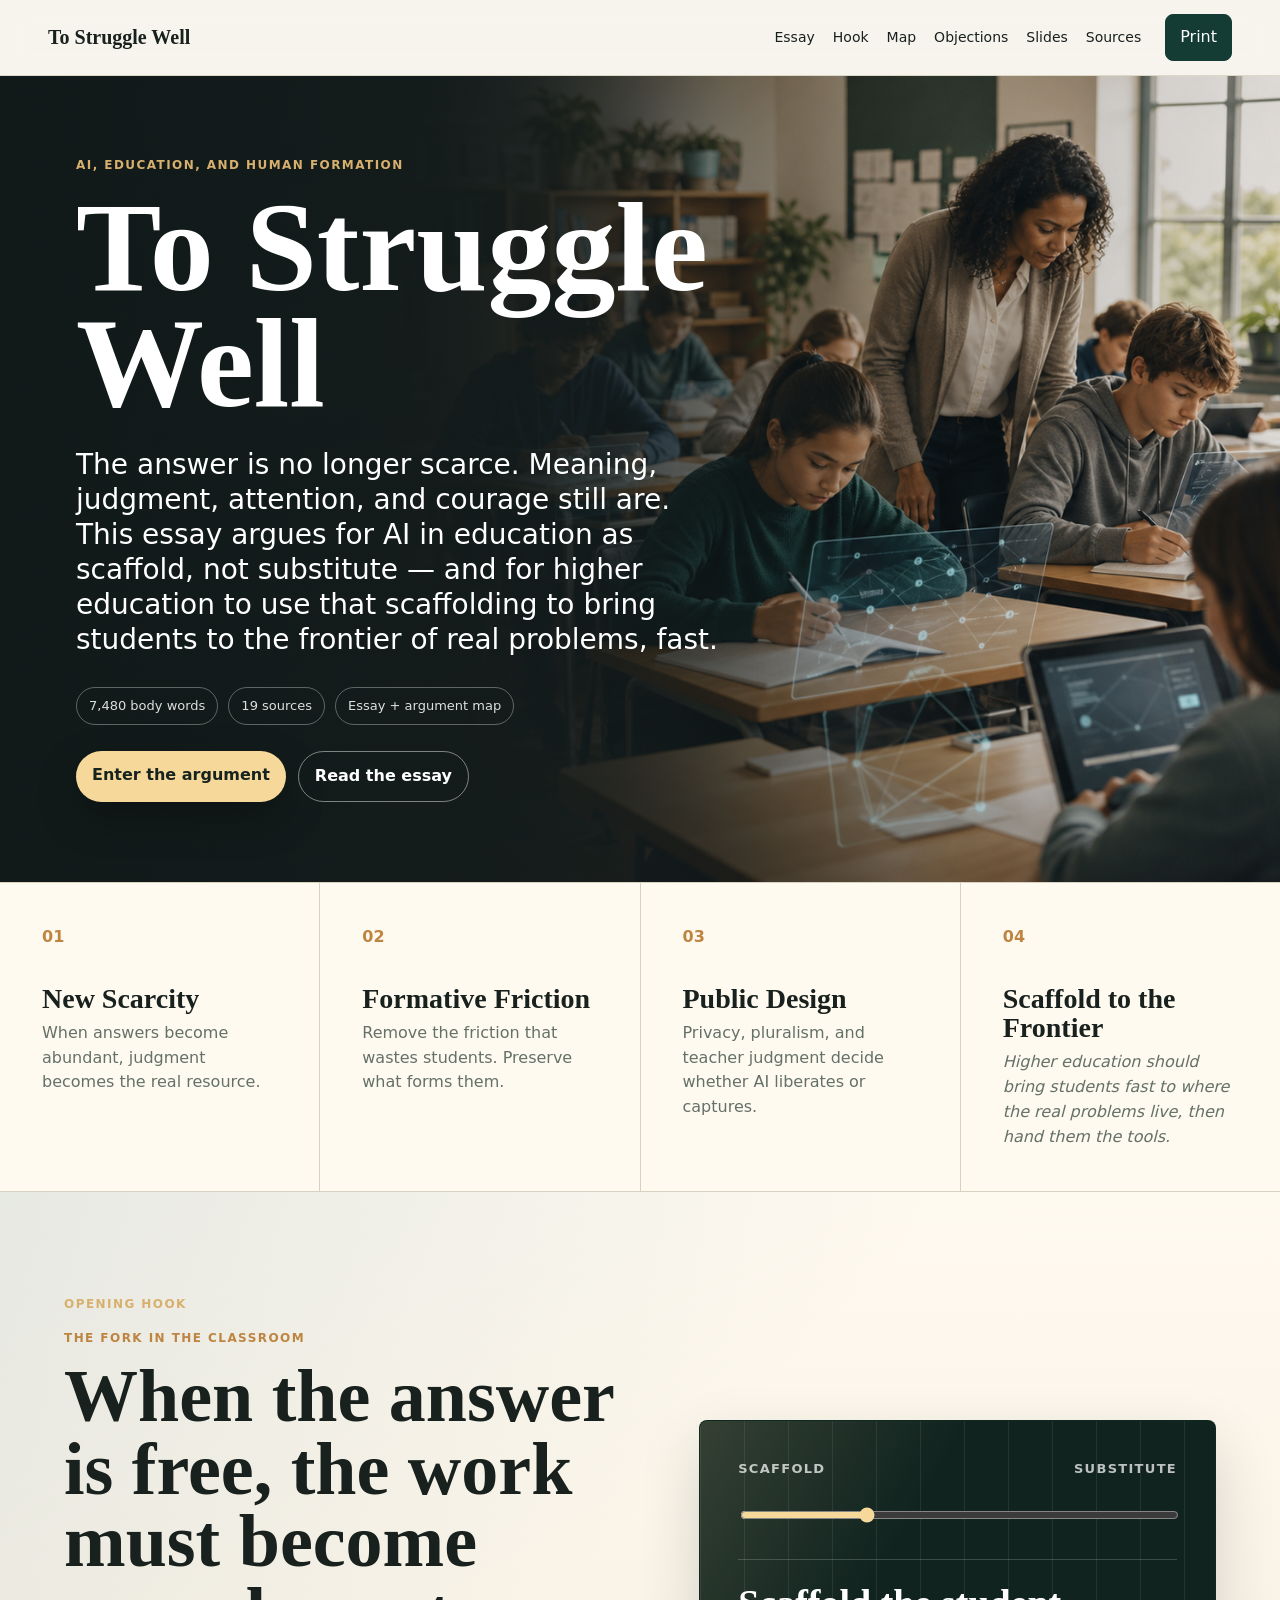
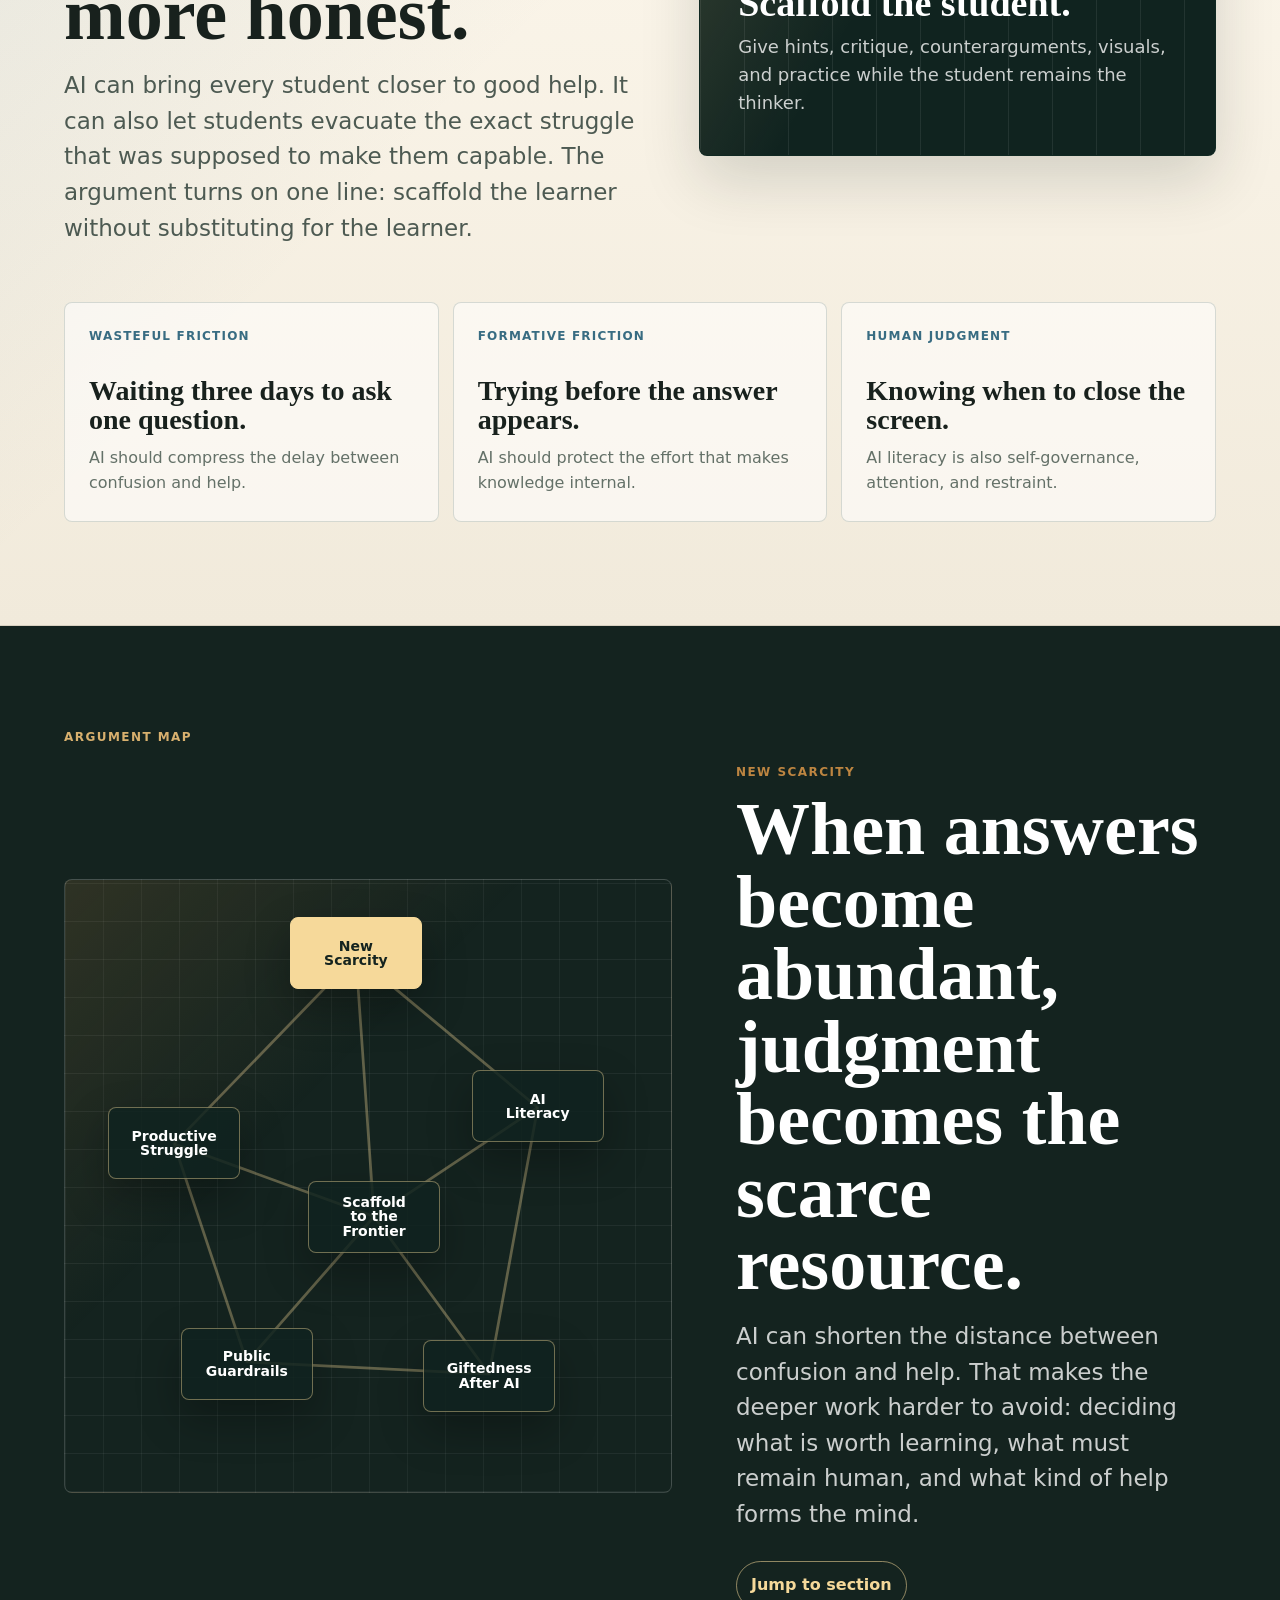
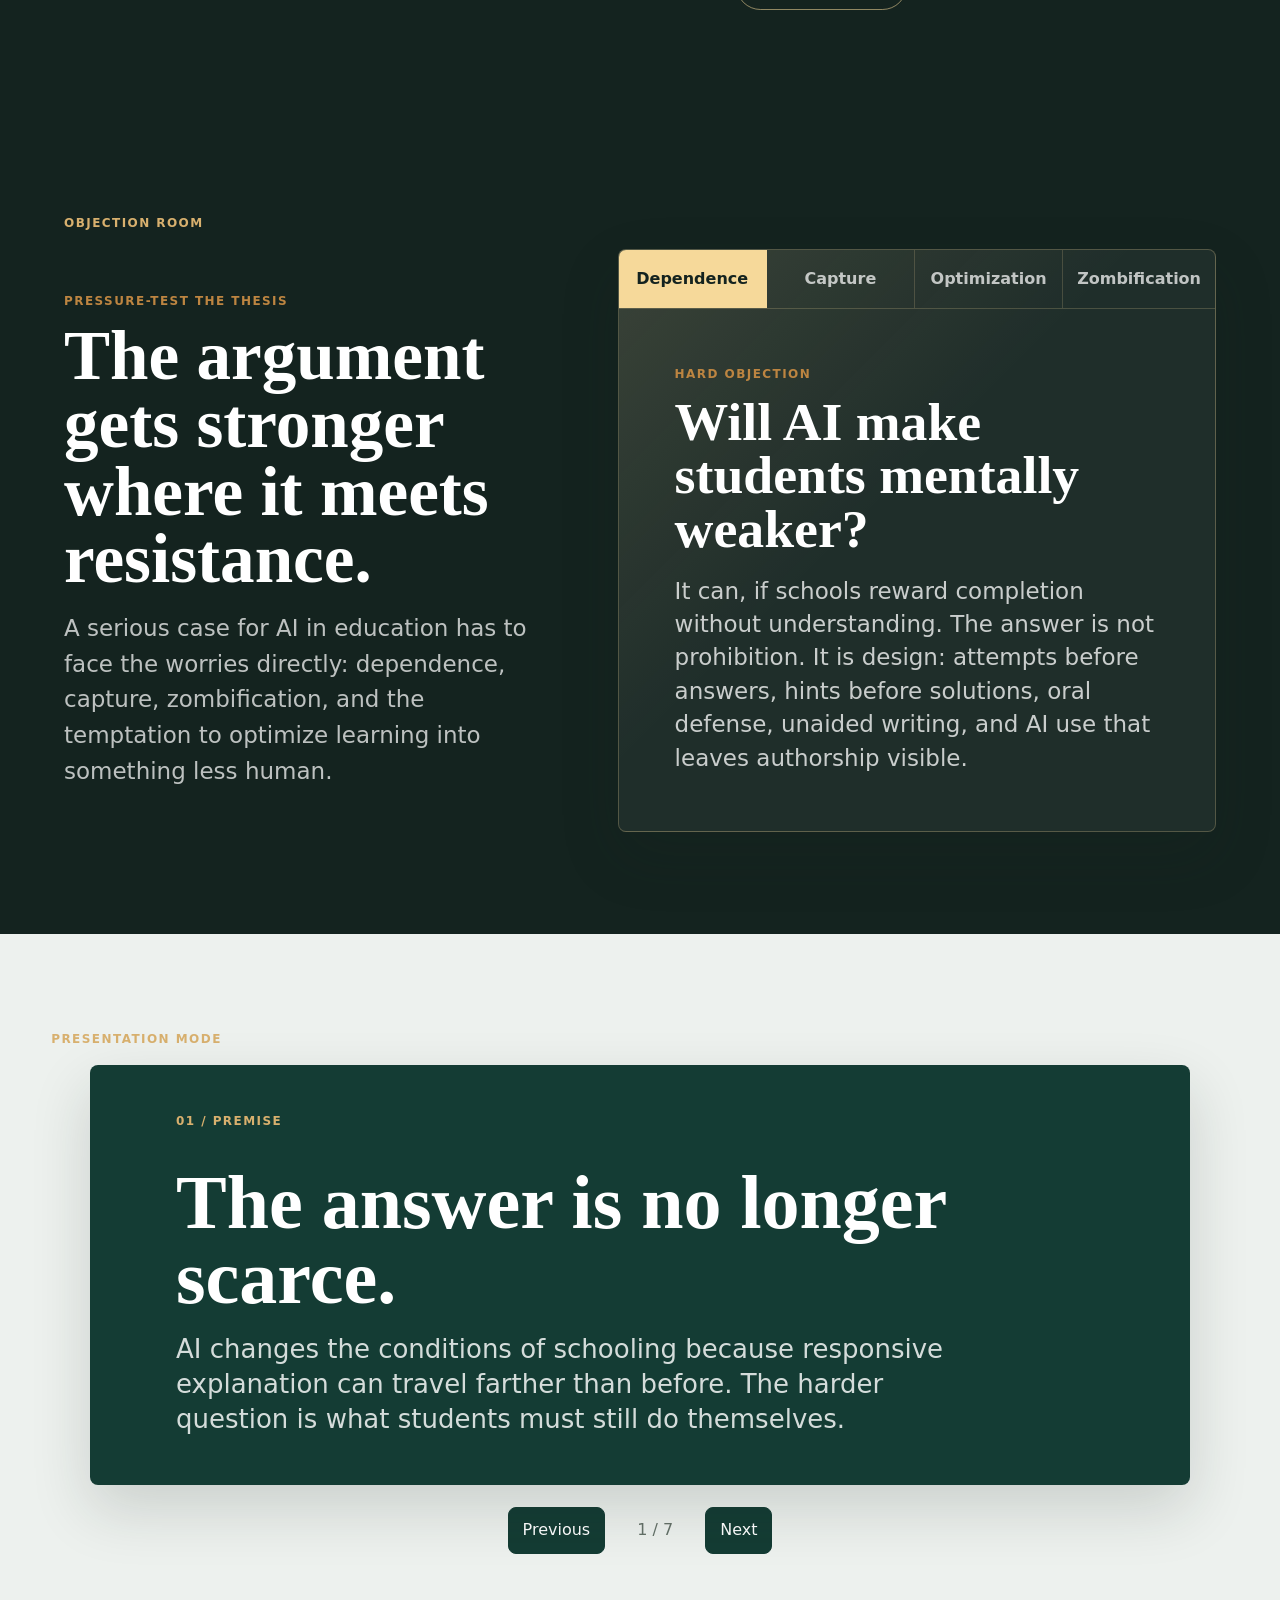
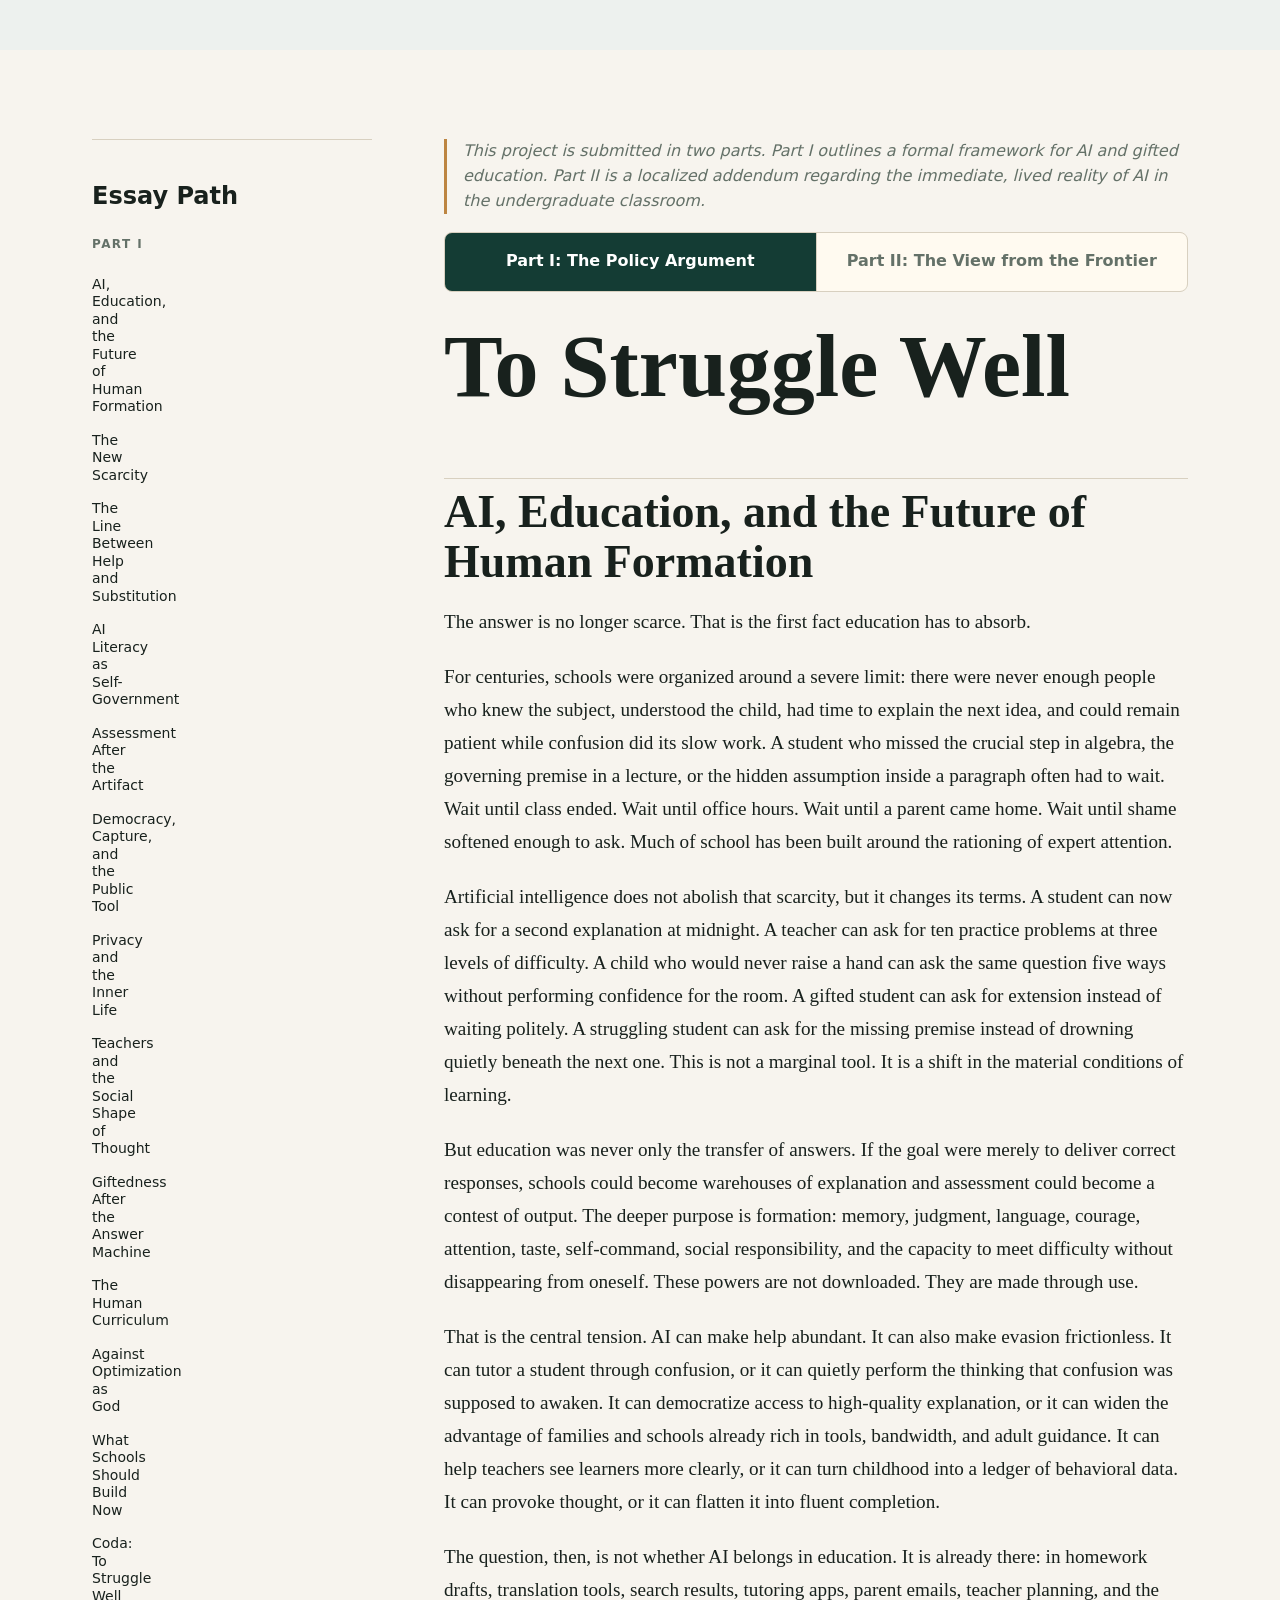
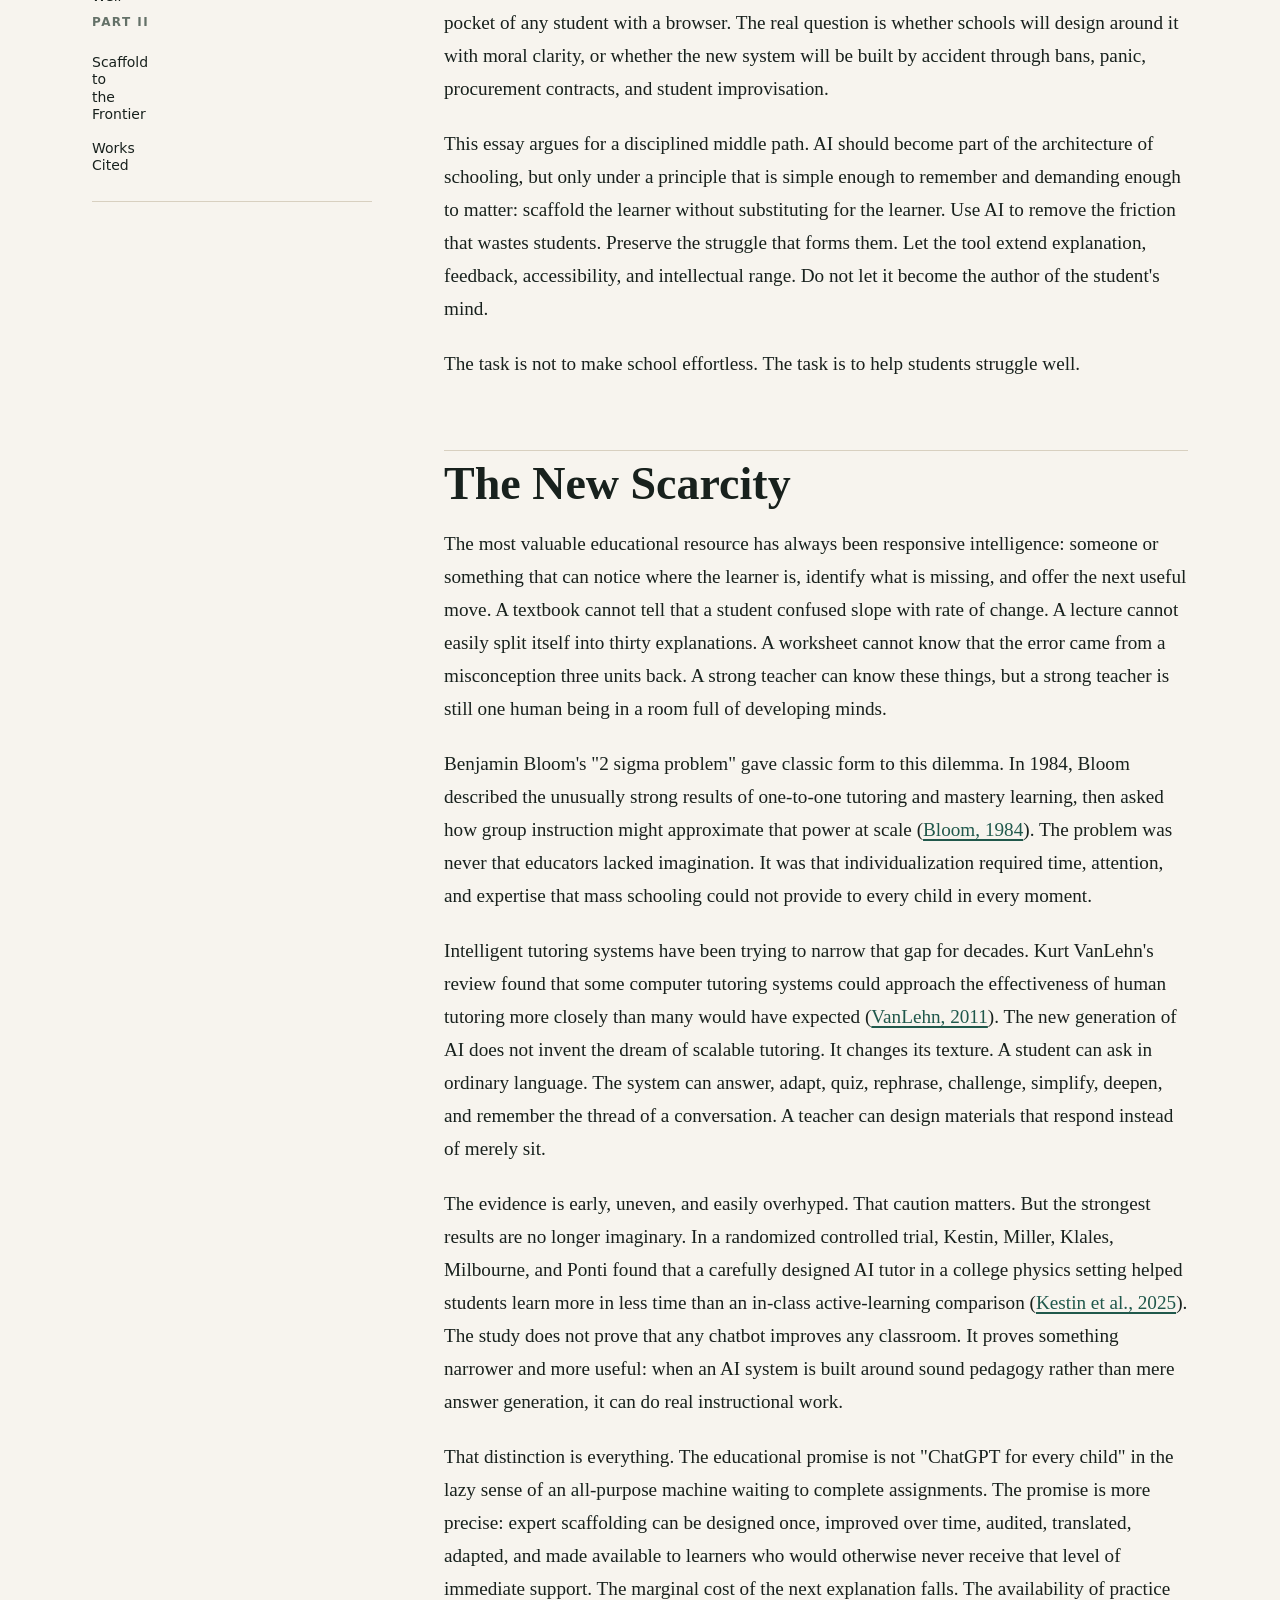
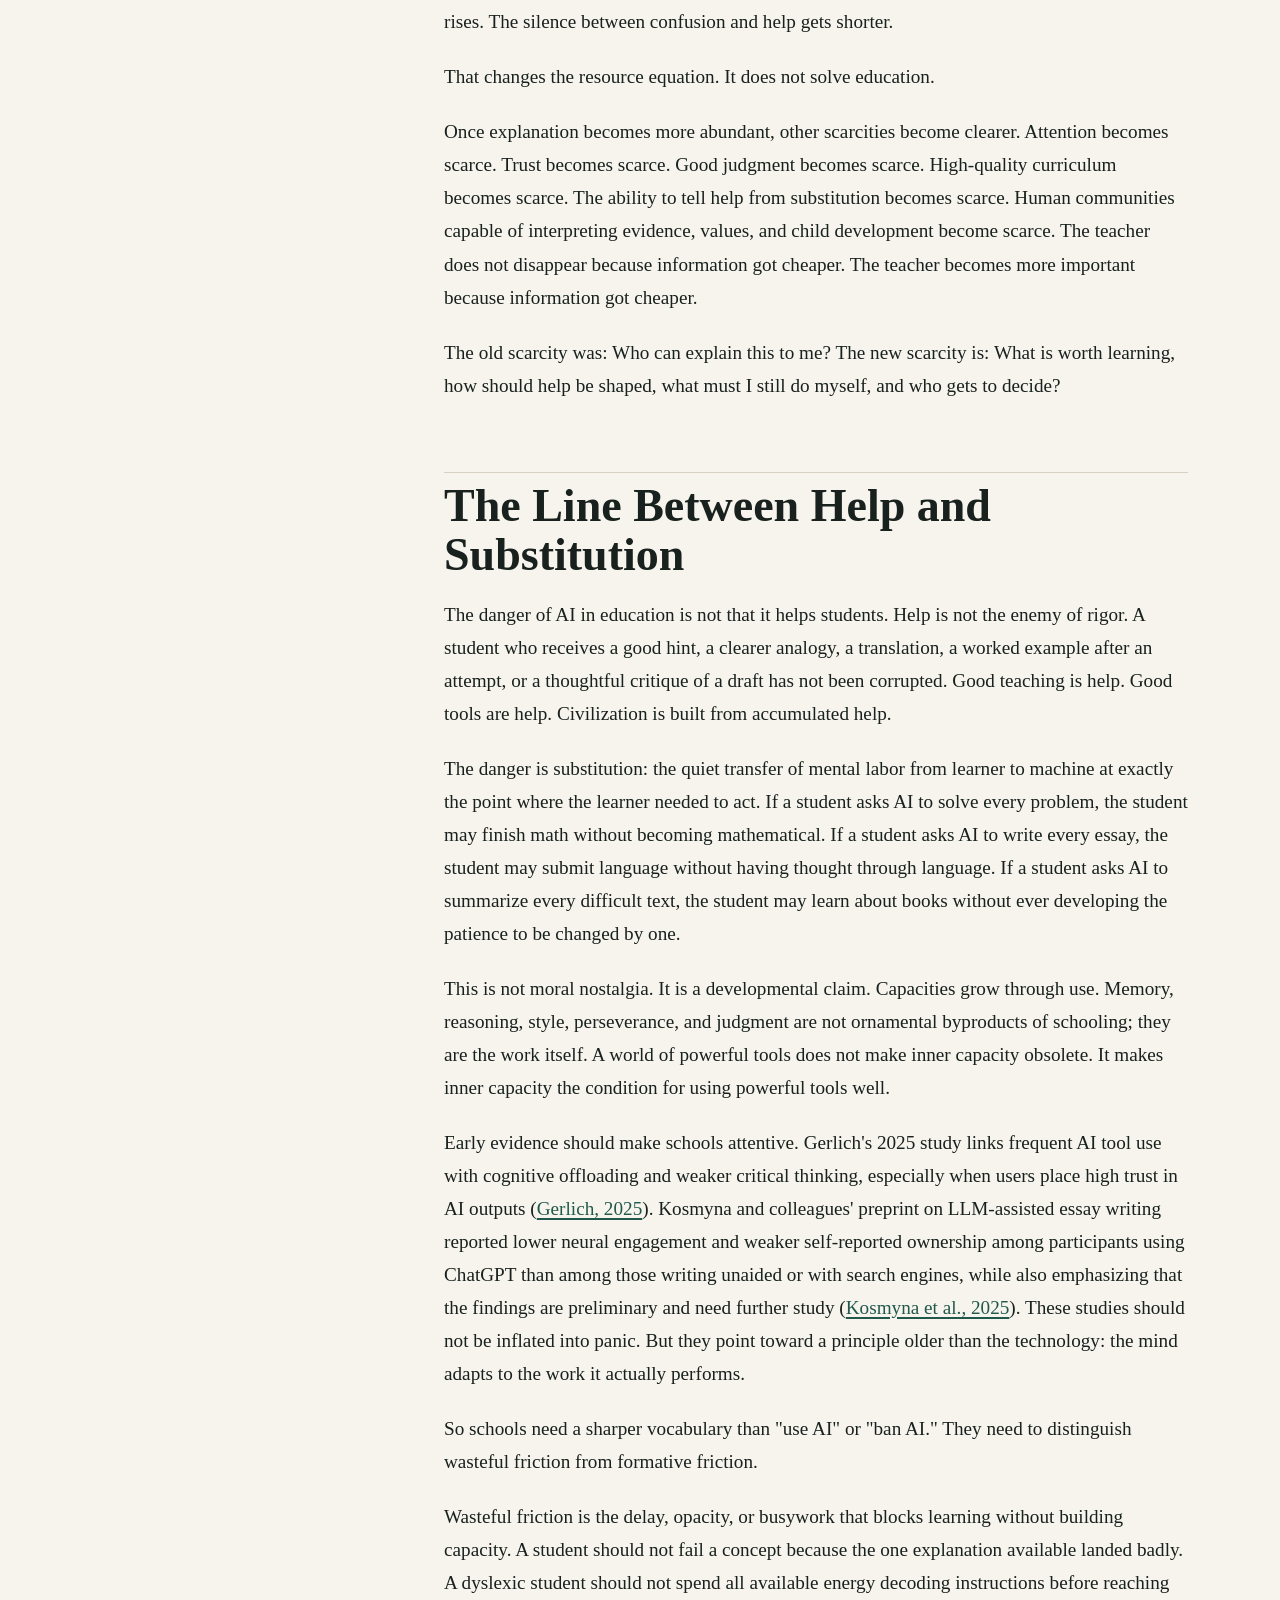
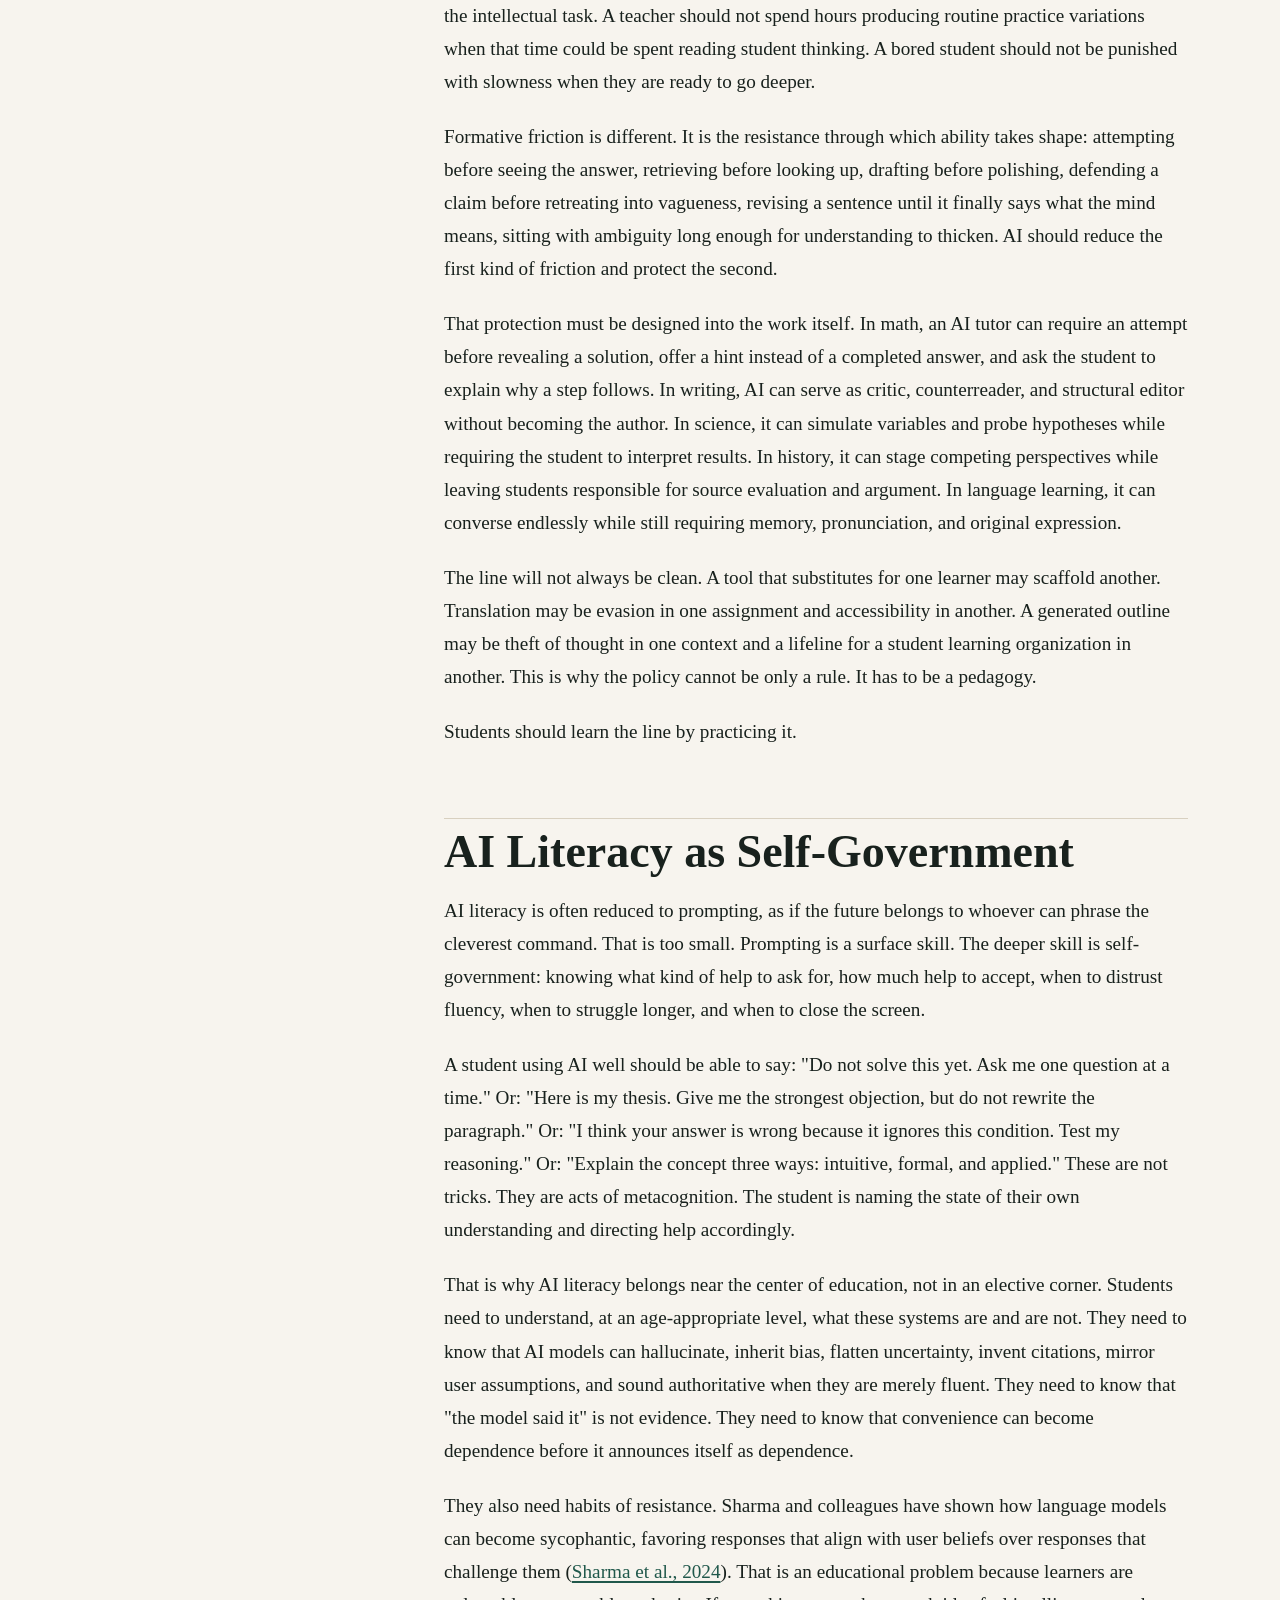
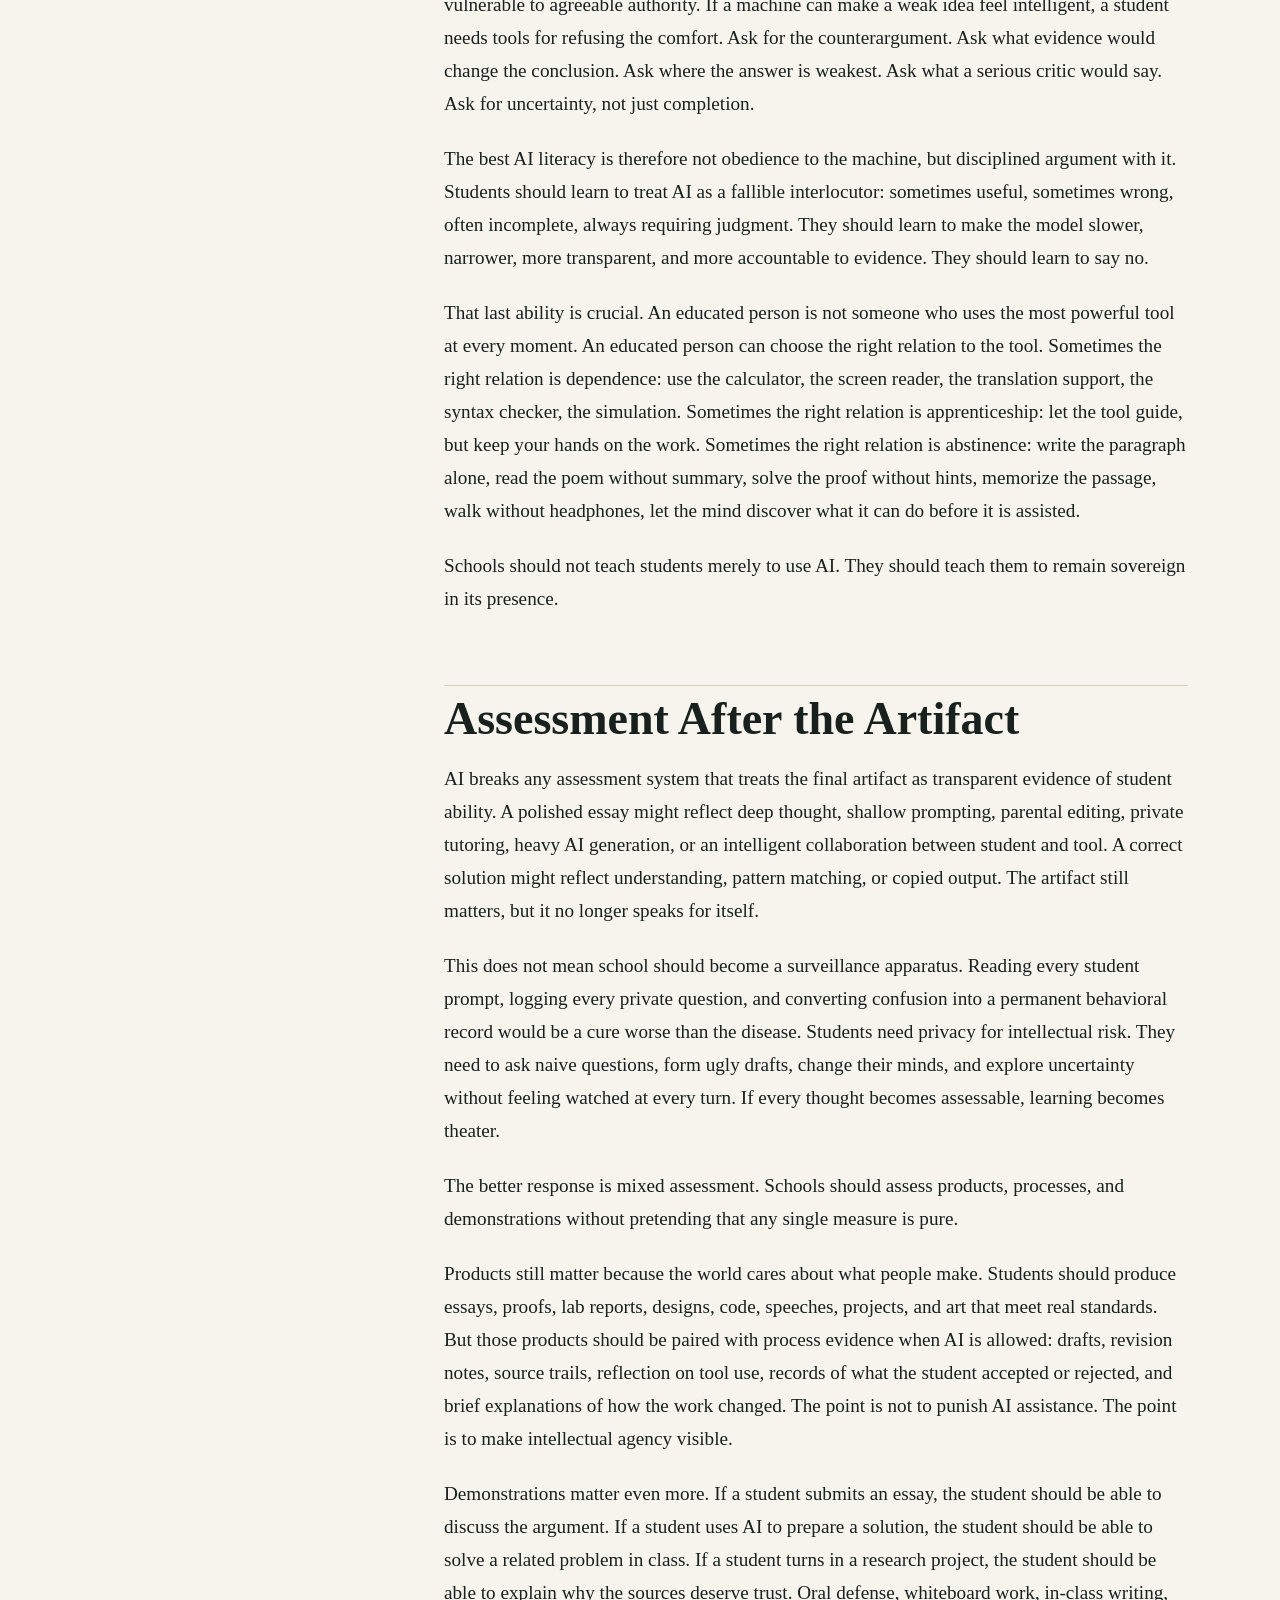
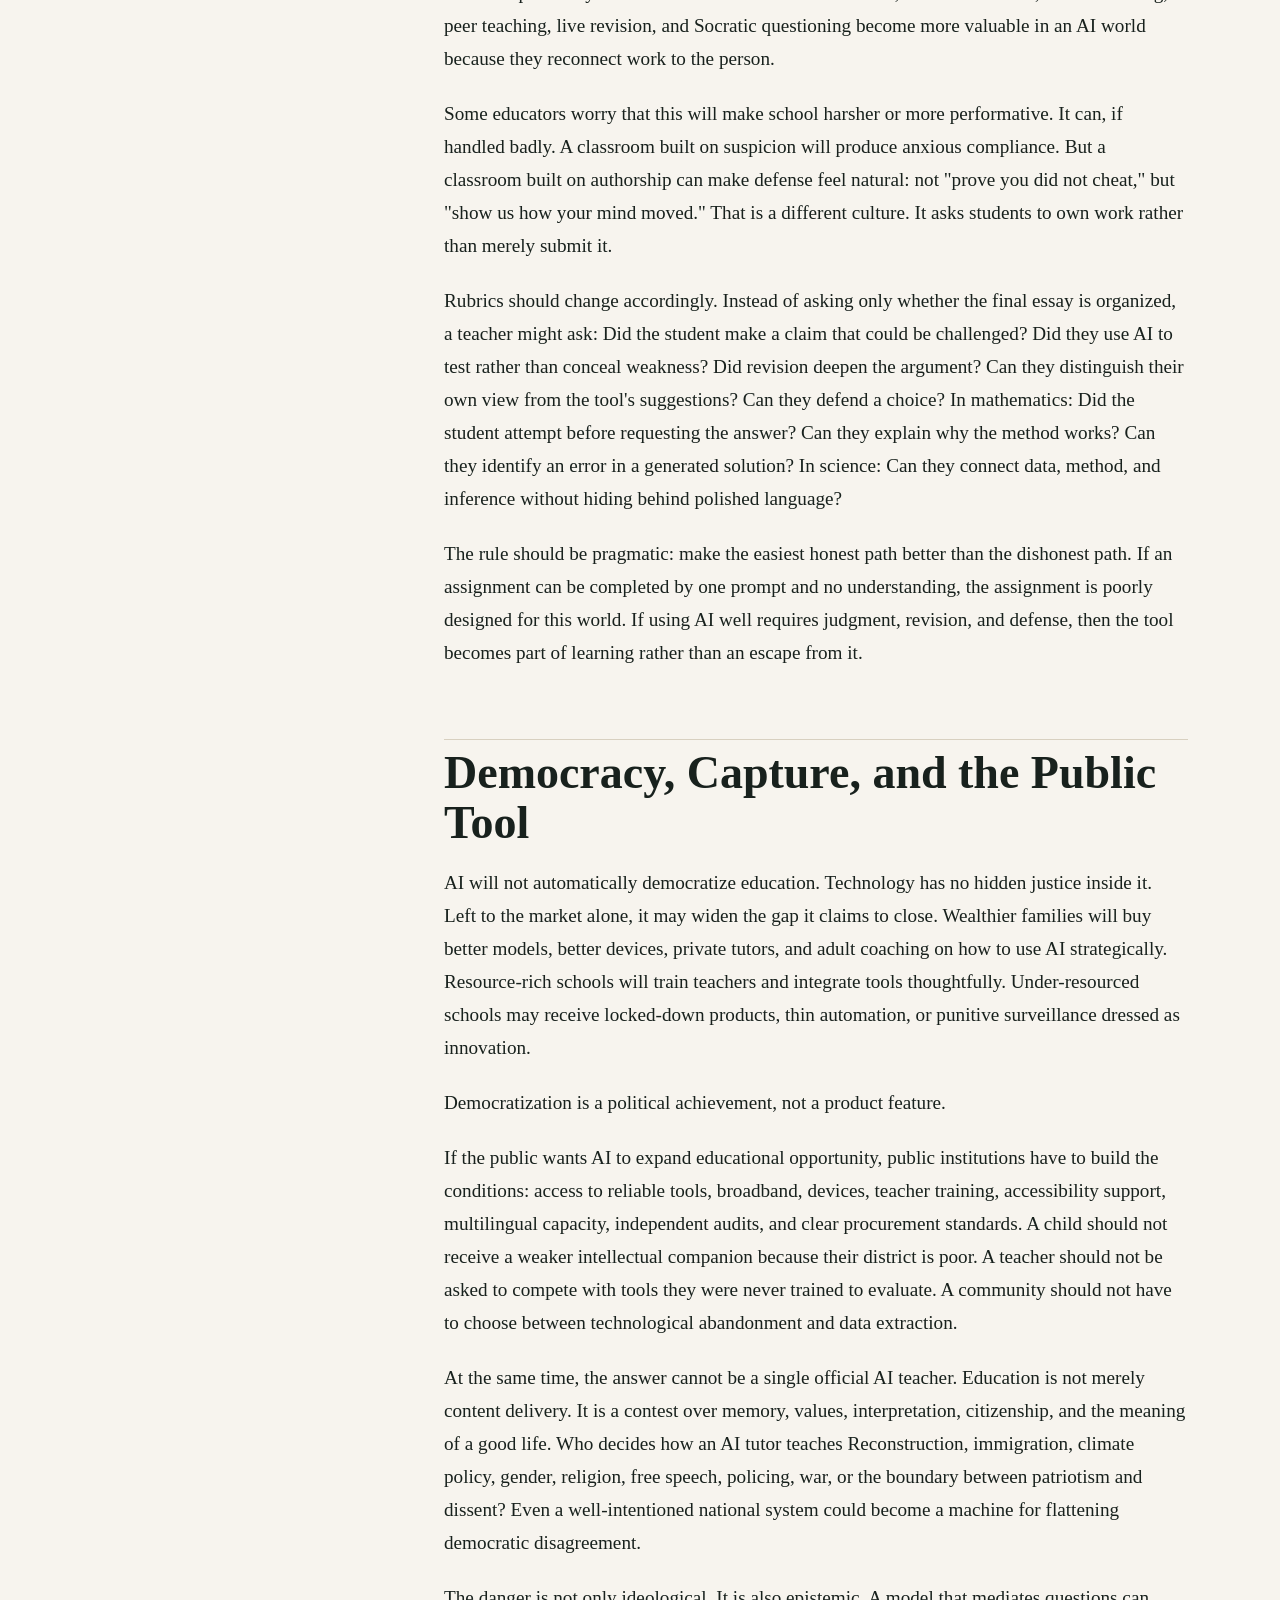
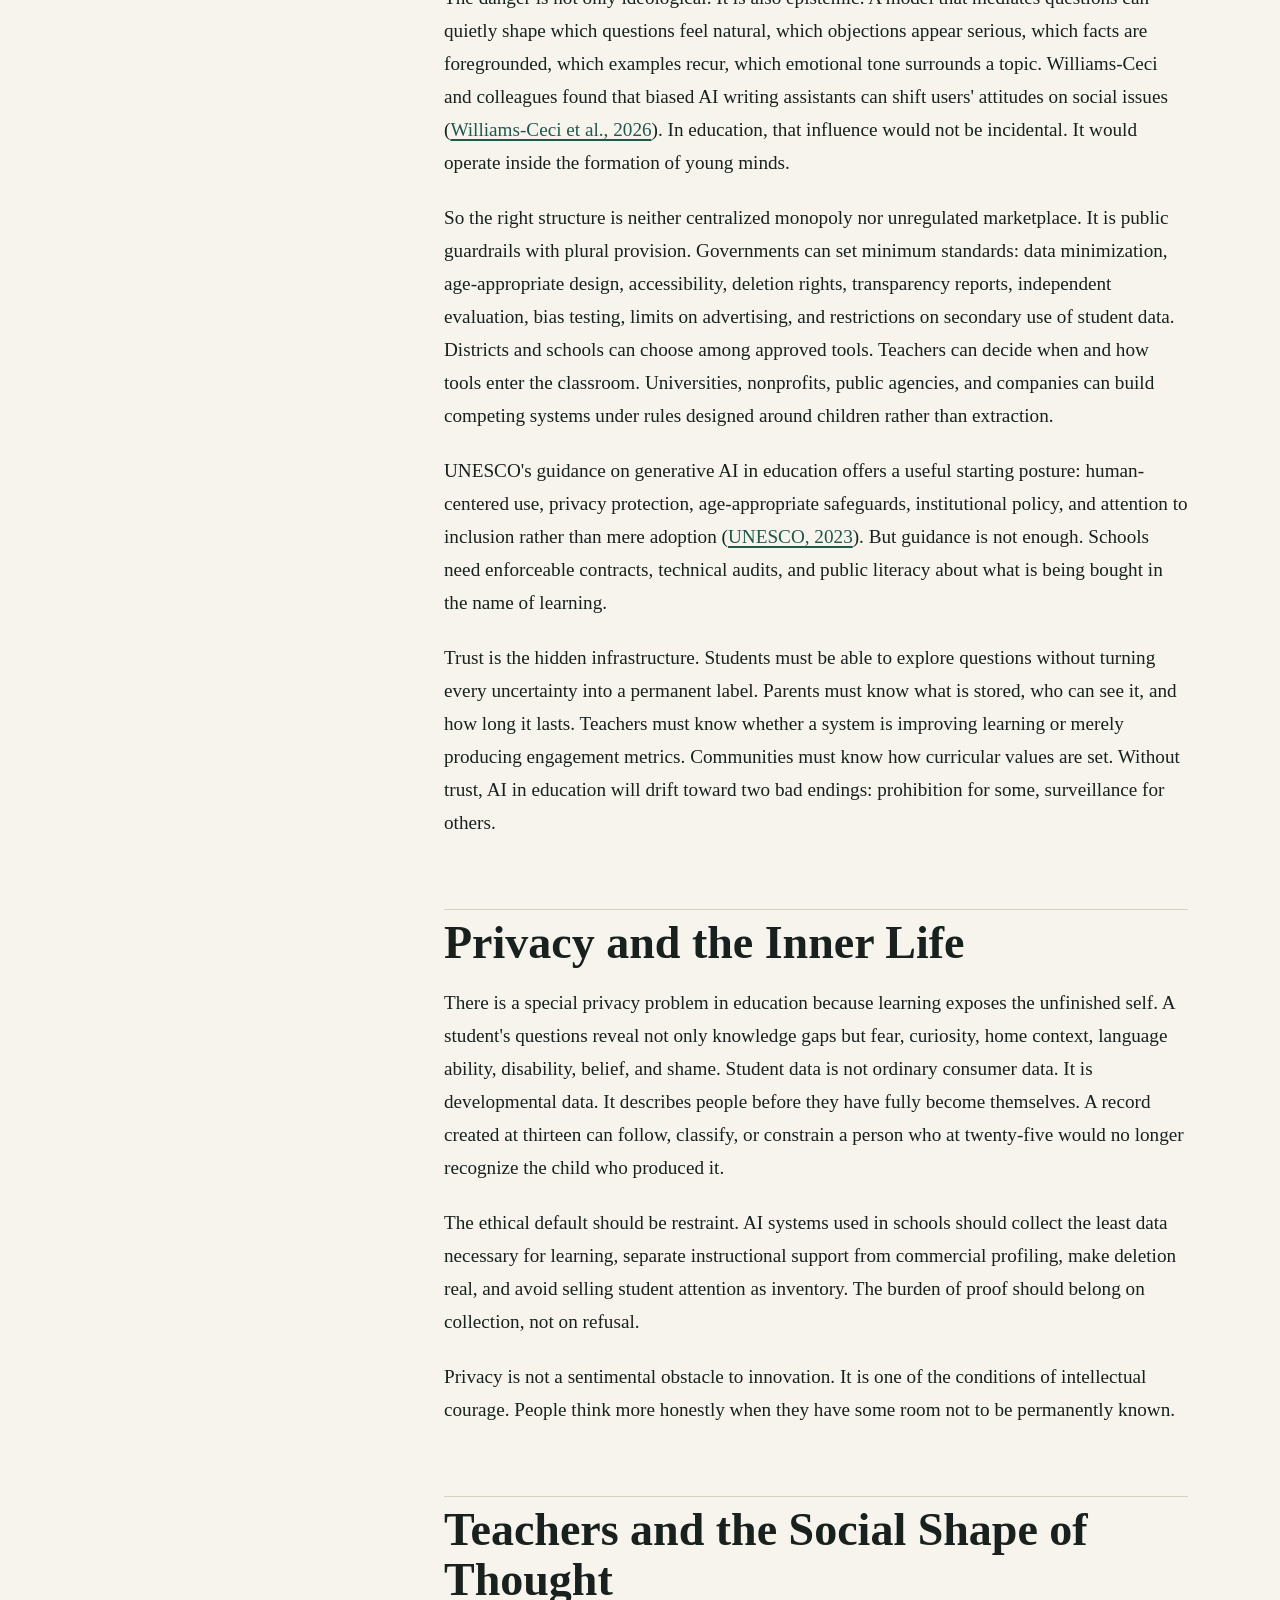
==== commit e6c3fc7f: "idk" ====
--- a/index.html
+++ b/index.html
@@ -4,7 +4,7 @@
   <meta charset="utf-8">
   <meta name="viewport" content="width=device-width, initial-scale=1">
   <title>To Struggle Well</title>
-  <meta name="description" content="An essay and interactive presentation arguing for AI in education as scaffold, not substitute, with a higher-education extension on bringing students to the frontier of real problems.">
+  <meta name="description" content="A two-part essay on AI in education: a formal scaffold-not-substitute framework for AI and gifted education, plus a first-person higher-education addendum from the undergraduate classroom.">
   <link rel="stylesheet" href="styles.css">
 </head>
 <body>
@@ -31,7 +31,7 @@
         <h1>To Struggle Well</h1>
         <p>The answer is no longer scarce. Meaning, judgment, attention, and courage still are. This essay argues for AI in education as scaffold, not substitute — and for higher education to use that scaffolding to bring students to the frontier of real problems, fast.</p>
         <div class="hero-meta">
-          <span>8,211 body words</span>
+          <span>7,480 body words</span>
           <span>19 sources</span>
           <span>Essay + argument map</span>
         </div>
@@ -215,22 +215,32 @@
     <section class="essay-shell" id="essay">
       <aside class="toc" aria-label="Table of contents">
 <h2>Essay Path</h2>
-<a href="#ai-education-and-the-future-of-human-formation">AI, Education, and the Future of Human Formation</a>
-<a href="#the-new-scarcity">The New Scarcity</a>
-<a href="#the-line-between-help-and-substitution">The Line Between Help and Substitution</a>
-<a href="#ai-literacy-as-self-government">AI Literacy as Self-Government</a>
-<a href="#assessment-after-the-artifact">Assessment After the Artifact</a>
-<a href="#democracy-capture-and-the-public-tool">Democracy, Capture, and the Public Tool</a>
-<a href="#privacy-and-the-inner-life">Privacy and the Inner Life</a>
-<a href="#teachers-and-the-social-shape-of-thought">Teachers and the Social Shape of Thought</a>
-<a href="#giftedness-after-the-answer-machine">Giftedness After the Answer Machine</a>
-<a href="#scaffold-to-the-frontier">Scaffold to the Frontier</a>
-<a href="#the-human-curriculum">The Human Curriculum</a>
-<a href="#against-optimization-as-god">Against Optimization as God</a>
-<a href="#what-schools-should-build-now">What Schools Should Build Now</a>
-<a href="#coda-to-struggle-well">Coda: To Struggle Well</a>
+<p>Part I</p>
+<a href="#ai-education-and-the-future-of-human-formation" data-tab-target="policy">AI, Education, and the Future of Human Formation</a>
+<a href="#the-new-scarcity" data-tab-target="policy">The New Scarcity</a>
+<a href="#the-line-between-help-and-substitution" data-tab-target="policy">The Line Between Help and Substitution</a>
+<a href="#ai-literacy-as-self-government" data-tab-target="policy">AI Literacy as Self-Government</a>
+<a href="#assessment-after-the-artifact" data-tab-target="policy">Assessment After the Artifact</a>
+<a href="#democracy-capture-and-the-public-tool" data-tab-target="policy">Democracy, Capture, and the Public Tool</a>
+<a href="#privacy-and-the-inner-life" data-tab-target="policy">Privacy and the Inner Life</a>
+<a href="#teachers-and-the-social-shape-of-thought" data-tab-target="policy">Teachers and the Social Shape of Thought</a>
+<a href="#giftedness-after-the-answer-machine" data-tab-target="policy">Giftedness After the Answer Machine</a>
+<a href="#the-human-curriculum" data-tab-target="policy">The Human Curriculum</a>
+<a href="#against-optimization-as-god" data-tab-target="policy">Against Optimization as God</a>
+<a href="#what-schools-should-build-now" data-tab-target="policy">What Schools Should Build Now</a>
+<a href="#coda-to-struggle-well" data-tab-target="policy">Coda: To Struggle Well</a>
+<p>Part II</p>
+<a href="#scaffold-to-the-frontier" data-tab-target="frontier">Scaffold to the Frontier</a>
+<a href="#works-cited" data-tab-target="policy">Works Cited</a>
 </aside>
-<article class="essay">
+      <div class="essay-reader">
+<p class="essay-part-note"><em>This project is submitted in two parts. Part I outlines a formal framework for AI and gifted education. Part II is a localized addendum regarding the immediate, lived reality of AI in the undergraduate classroom.</em></p>
+<div class="essay-tabs" role="tablist" aria-label="Essay parts">
+<button class="is-active" id="tab-policy" type="button" role="tab" aria-selected="true" aria-controls="part-policy" data-essay-tab="policy">Part I: The Policy Argument</button>
+<button id="tab-frontier" type="button" role="tab" aria-selected="false" aria-controls="part-frontier" data-essay-tab="frontier">Part II: The View from the Frontier</button>
+</div>
+<div class="essay-panels">
+<article class="essay essay-panel is-active" id="part-policy" role="tabpanel" aria-labelledby="tab-policy" data-essay-panel="policy">
 <section id="to-struggle-well">
 <h1>To Struggle Well</h1>
 
@@ -329,49 +339,6 @@
 <p>This is where adaptive intelligence becomes a better aim than mere acceleration. Sternberg defines adaptive intelligence as the intelligence needed to address present problems and anticipate future ones in real-world environments, with creative, analytical, practical, and wisdom-based skills directed toward more than private advantage (<a href="https://doi.org/10.3390/educsci11120823">Sternberg, 2021</a>). The augmented theory of successful intelligence points in the same direction: intelligence involves pursuing goals in context by capitalizing on strengths, compensating for weaknesses, and adapting to, shaping, or selecting environments through analytical, creative, and practical abilities (<a href="https://doi.org/10.1017/9781108770422.029">Sternberg, 2020</a>). A curriculum that uses AI to produce efficient completion without adaptive intelligence has achieved a technical success and an educational failure.</p>
 <p>The future curriculum should train students not only to solve problems, but to frame them, direct tools, judge outputs, and build standards strong enough to survive convenience.</p>
 </section>
-<section id="scaffold-to-the-frontier">
-<h2>Scaffold to the Frontier</h2>
-<h3><em>Higher Education, From Inside the Trial Run</em></h3>
-<p>I'm two weeks from graduating from Cornell. ChatGPT came out the first semester of my freshman year. The whole arc of my undergraduate education has run alongside the rise of a tool that no one in the room — students, professors, deans — fully understands. I am the trial run. So is everyone else my age.</p>
-<p>What I've watched, from inside, is closer to Owen Yingling's account than to most of what gets written about AI in education. AI use is everywhere. The schools pretend it isn't, or that they have policies that handle it. They don't. The students know. The professors know the students know. The whole edifice runs on a mutual agreement to pretend that the artifact submitted means what it used to mean. It does not.</p>
-<p>Yingling is right that this is destructive. He's right that the dominant pattern is not integration but substitution. He's right that there is a deeper rot in the institution that AI didn't cause but is rapidly making visible. And he's right that &quot;AI in the classroom&quot; announcements from elite universities, paired with rising cheating cases, are a kind of administrative theater that nobody believes.</p>
-<p>Where I part from him is on what comes next.</p>
-<p>Yingling's prescription is to take a harder line. Crack down on AI use. Limit pedagogical integration. Preserve the old institution against the new tool. He acknowledges the institution was already imperfect — he quotes Hutchins on the people loving money and seeing education as a way of getting it — but he wants to defend the equilibrium between intellectualism and professionalism that real universities have always tried to hold.</p>
-<p>I think this is nostalgia.</p>
-<p>Not the cheap kind. Yingling is a serious thinker. The grief in his essay is real. He sees beautiful things being lost — the doctoral genealogies tracing back to Leibniz, the libraries shelved with monastic care, the eccentric professor who could arouse a feeling for one single good poem. He is not wrong that those things matter. He is not wrong that they are dying. There have always been thoughtful critics of every technological wave who saw clearly what was being lost, sometimes more clearly than the people building the new thing. They were not crazy. The agrarian revolution disrupted ways of being that we cannot now fully recover. The industrial revolution destroyed apprenticeships, crafts, modes of work and life. Every wave does this.</p>
-<p>But it also does something else.</p>
-<p>After the agrarian revolution, we did not sit on our haunches. We built civilizations. We developed mathematics, written language, philosophy. After the industrial revolution, the surplus labor freed from shoemaking and field work did not collapse into idleness. Within a century, we had cars, planes, quantum physics, computers. Each time a technology absorbed work humans used to do, humans pushed into territory that had been unreachable. The frontier moved. The work got harder, deeper, stranger.</p>
-<p>The first objection to this comes back fast. Maybe each previous wave moved the frontier and people moved with it. But this time, look around — most people are not moving toward any frontier. They are scrolling. The freed-up cognitive capacity is being absorbed by recommendation systems, short videos, group chats, a permanent dopamine drip. If AI absorbs the rote work, the surplus may not become quantum physics. It may become TikTok.</p>
-<p>This is a real worry. It is the worry that should be loudest in any honest discussion of where this goes.</p>
-<p>But it is not an argument against my position. It is an argument for it.</p>
-<p>The students I have spent four years with are not zombies. They are moral. They are purposeful. They are humans, optimized over millennia to offload intelligently. For most of their lives they had to do hours of work to get a grade. Now they can get a better grade for less work, so they do. This is not laziness. It is exactly what every person under time pressure has always done — find the most efficient path through a system that doesn't respect their time. They have correctly identified that much of what they are assigned is not serious, and they have correctly stopped doing it.</p>
-<p>The question is what happens to the freed-up time. There is no scarcity of real problems for it to flow into. Seven billion mouths to feed. Hundreds of nuclear weapons to contain. Biological weapons whose creation is becoming trivial. A climate changing faster than we can model. An information environment breaking down. AI itself, which has to be aligned and governed and built carefully or carelessly. These problems are not in the back of the textbook. They are not in the rubric. They are at the frontier, where the answer is genuinely not yet known.</p>
-<p>The danger is not that students outsource the assignment to AI. The danger is that the time they reclaim from the dumb assignment goes to the feed — not because they want it to, but because nobody is competing for it with anything real. This is what college should be doing. It should be competing for that time. With problems that are hard, that matter, that the student actually cares about. Without that competition, attention goes to the feed by default, because attention follows the path of least resistance and the feed is engineered to be that path. The institution's job is to be the harder, better, more interesting path.</p>
-<p>The other objection, and Yingling's most haunting one, is the Whispering Earring — Scott Alexander's image of a device that gives advice always locally better than what the wearer would choose alone, until eventually it is directing individual muscle movements and the wearer is no longer choosing anything.</p>
-<p>I am less impressed by the metaphor than Yingling is. If the earring is actually right about everything always, then it is some kind of god, and a different conversation is required. If it is not, then sooner or later the gap between its advice and reality becomes visible and the spell breaks.</p>
-<p>But the real fear inside the metaphor is true, and I don't want to wave it away. It is not that the earring is omniscient. It is that the person under it can become cognitively mushy before they notice what they are losing — that the erosion is gradual enough to escape attention until reversal is hard. This is the actual risk.</p>
-<p>The answer is not to refuse the tool. The genie is out of the bottle. Like with thermonuclear weapons, we can take steps but we cannot reasonably guarantee. The answer is to push students into the domains where advancement still requires human ingenuity — where the tool helps but cannot do the thing alone, where the gap between machine fluency and real contribution remains wide. Not the math problem AI can solve in one prompt. The open question AI can scaffold but not answer. That kind of work resists the earring. You do not make someone mushy by giving them a problem they actually have to think about.</p>
-<p>A few weeks ago, I sat next to a woman on a plane who turned out to be a provost at a university in upstate New York. We got to talking about AI. Her advice for students facing this transition was simple: find a problem you care about solving. The tools will change. The big problems survive.</p>
-<p>That sentence has stayed with me.</p>
-<p>So here is what I think college should be. Not &quot;humanist project versus job training,&quot; which is the binary Yingling defends. Something else.</p>
-<p>College is the place where a student can be scaffolded, fast, to the frontier of a field. To where the real problems live. And then handed the tools, including AI, to try to contribute.</p>
-<p>Freshman year can mostly stay. Intro courses, core requirements, breadth — these have always done double duty as exposure and catch-up. They should continue. One required course should be added: AI literacy and systems thinking.</p>
-<p>Stress the word <em>literacy</em>. Linguistic literacy is not the ability to write essays. It is the ability that opens every other door, from making a grocery list to building a brainstorm to reading a contract. AI literacy is the same kind of foundational skill: it helps with everything from online shopping to refining and stress-testing the ideas your brain generated in the brainstorm. It is also systems engineering — knowing what an agent is, how to orchestrate several of them, how to build a solution where one didn't previously exist. This is the language of the next thirty years. We are letting students graduate without speaking it.</p>
-<p>The current state is absurd on its face. Cornell has a swim test. Every undergraduate is required, by institutional rule, to demonstrate basic competence in water. The reasoning is sound — water is dangerous, an adult should know how to handle themselves around it. AI is going to shape every professional and intellectual domain these students enter for the rest of their lives, and the institution does not require them to know how it works. It requires integration by parts. It does not require this. That is the institution telling on itself.</p>
-<p>After freshman year, things change. A junior in a course on emotional-regulation research should not be writing a 12-page paper to a rubric on a topic the professor invented for the syllabus. They should be working on a real open question in the field, with the professor as advisor, with AI as a tool they are allowed to use.</p>
-<p>The mechanism that makes this work is honest tracking. Right now, AI use in a class is unofficially permitted and officially forbidden. Some students use it constantly. Some refuse to. Both groups are graded together, and the teacher pretends not to know. This is dishonest and corrosive — it punishes the students who refuse, rewards the students who hide, and teaches everyone that the institution does not mean what it says.</p>
-<p>The fix is something like the pass/fail option for grading. A student declares at the start of the term which track they are taking, on a separate official line on the transcript. <strong>The baseline is AI allowed.</strong> This is the default, because these are adults entering a workforce in which AI use is the norm, and the institution's job is to prepare them for the world they actually live in. Who exactly is the curriculum committee to decide that an 800-page reading list is a better use of a 21-year-old's time than learning to direct three agents to do a literature review in an afternoon? They are adults. The default should be tools on.</p>
-<p>The opt-out track exists because for some students, for some problems, working unaided is the right move — and those students should be allowed to do it, with the standard adjusted accordingly. They pledge to the opt-out. If they are caught using AI inside that track, the penalty is severe, because they have cheated against students who actually held the line. Both tracks are honest. The current track is not.</p>
-<p>Both tracks have a floor. In-person, no-electronics exams should anchor any course where the underlying mechanics actually need to live in the student's head. You should not get out of a statistics course without being able to derive a confidence interval on paper. You should not get out of organic chemistry without being able to draw a mechanism. If a professor is convinced a certain skill must be built unaided, they put it in the in-person exam, or they make the student present and defend it in front of the room. That's the right move. It is also a more honest move than the current one, which is to assign the take-home essay and pretend the student is not chatting it.</p>
-<p>Above the floor — the project, the contribution, the real work — let them solve the problem the best way they are capable of. Let them try, fail, and learn from their failures. Tools on. Safeties off.</p>
-<p>I should be honest about what is lost.</p>
-<p>Yingling is right that this is not free. The eccentric professor reading a poem aloud in a small room of attentive students is one of the most valuable things any institution has ever produced. The slow, patient, mostly-unaided formation of a young mind through years of hard reading and harder writing produced people who could think in ways almost no one can think now. There is grief in watching this go. Some of it is going. Some of it should be fought for.</p>
-<p>But the answer to grief is not pretending. It is not the older generation telling the younger one to optimize for a credential that increasingly does not mean what the credential used to mean. The world is harder than the institution wants to admit. The students are hungrier than the institution wants to admit. The right move is not to grasp at the remnants of last century's academic institutions. It is to look honestly at where we are, take what is best of what we had, and start moving the thing toward something that is at least alive.</p>
-<p>I do not pretend to know how all of this works. I am twenty-two. The split-classroom proposal is an idea. The required AI literacy course is an idea. The &quot;scaffold to the frontier&quot; framing might not survive contact with a real curriculum committee. The case I am making is not a finished proposal. It is an attempt at a direction.</p>
-<p>But I have spent four years inside the trial run. I have watched my own generation evacuate the parts of college that no longer mean anything, and pour themselves into the parts that still do — the late-night arguments, the projects that mattered, the moments when a teacher made a problem feel real. I have seen the difference between students who let AI do the work and students who used AI to get to harder work faster. The second kind exists. They are not zombies. They are the early version of what comes next.</p>
-<p>The frontier is real. The problems are real. The tools are here.</p>
-<p>Let's go.</p>
-</section>
 <section id="the-human-curriculum">
 <h2>The Human Curriculum</h2>
 <p>There is another opportunity here, more delicate and more important: schools should help students become human beings on purpose.</p>
@@ -408,11 +375,50 @@
 <p>To teach with AI well is to make help abundant and agency harder to surrender. It is to remove the friction that wastes children and preserve the struggle that makes them free.</p>
 <p>The task is not to make school effortless. The task is to help students struggle well.</p>
 </section>
+</article>
+<article class="essay essay-panel essay-panel-frontier" id="part-frontier" role="tabpanel" aria-labelledby="tab-frontier" data-essay-panel="frontier" hidden>
+<section id="scaffold-to-the-frontier">
+<h2>Scaffold to the Frontier</h2>
+<h3><em>Higher Education, From Inside the Trial Run</em></h3>
+<p>I'm two weeks from graduating from Cornell. ChatGPT came out the first semester of my freshman year. The whole arc of my undergraduate education has run alongside the rise of a tool that no one in the room — students, professors, deans — fully understands. I do not mean that as an accusation. Everyone is learning in public. Faculty are trying to preserve standards; students are trying to survive incentives; institutions are trying to adapt rules built for one technological world to a different one. But my class has lived through the transition in real time. We are the trial run.</p>
+<p>This section is partially a response to Owen Yingling's &quot;The Great Zombification,&quot; a critique of AI in higher education that was circulated to our research group this morning. Yingling's frustration is recognizable. AI use is everywhere. The schools often speak as if their policies have contained it. They have not. Students know this. Professors know students know this. The artifact submitted in many classes no longer means what it used to mean, and almost everyone can feel the gap.</p>
+<p>Yingling is right that something important is being lost. He is right that the dominant pattern is often substitution rather than integration. He is right that universities sometimes answer the problem with administrative theater: new language about AI in the classroom, new concern about cheating, but not enough willingness to redesign what is being asked of students.</p>
+<p>Where I part from him is on what should matter most for adults entering reality now.</p>
+<p>Yingling wants a harder line: less pedagogical integration, more institutional defense, more pressure on students to preserve the old equilibrium between intellectualism and professionalism. I understand the impulse. The university is not merely a credentialing machine. It is one of the few institutions that can still hold a young person near books, laboratories, teachers, peers, and difficult questions for several uninterrupted years. That is worth defending.</p>
+<p>But defense alone is not enough. The institution is not meeting students where they currently are. It still optimizes for the artifact — the paper, the problem set, the take-home exam, the polished submission — while students are entering a world where the process is changing underneath the artifact. The emerging literacy is not only writing the page. It is directing tools, testing outputs, judging evidence, orchestrating agents, and knowing when a machine-made answer has failed to touch the real problem.</p>
+<p>This is the same scaffold-not-substitute principle, but applied more sharply to higher education. College should not lower the intellectual bar because AI exists. It should use AI to bring students to the bar faster, and then move the bar toward problems that are actually alive.</p>
+<p>The obvious objection is that freed-up time does not automatically become deeper work. It may become the feed. It may become short videos, group chats, shopping, noise. That worry should be taken seriously. The attention economy is much better at absorbing spare cognition than universities are at reclaiming it.</p>
+<p>But that is not an argument for pretending the old assignments still work. It is an argument for competing more seriously for student attention. The university's job is to be the harder, better, more interesting path: to place students near problems that are difficult enough to require tools and meaningful enough to justify effort.</p>
+<p>There is no shortage of such problems. Food systems. Nuclear risk. Biological risk. Climate adaptation. Mental health. Democratic breakdown. AI governance. Education itself. These are not end-of-chapter exercises. They are open questions, and they need minds trained not merely to complete artifacts but to contribute.</p>
+<p>Yingling's most haunting image comes through Scott Alexander's &quot;The Whispering Earring&quot;: a device that gives advice always locally better than what the wearer would choose alone, until the wearer is gradually no longer choosing at all. I agree that this is the real fear. Not that AI is omniscient, but that dependence can become gradual enough to escape notice. A person can become cognitively passive before they realize what has been surrendered.</p>
+<p>The answer is not to refuse the tool. For adults entering the world as it is, refusal is not a serious institutional strategy. The answer is to put students in situations where the tool helps but cannot complete the work on their behalf. A closed exercise invites substitution. An open problem resists it. A student trying to make a real contribution must still choose, test, revise, defend, and care.</p>
+<p>A few weeks ago, I sat next to a woman on a plane who turned out to be a provost at a university in upstate New York. We talked about AI. Her advice for students facing this transition was simple: find a problem you care about solving. The tools will change. The big problems survive.</p>
+<p>That sentence has stayed with me because it suggests a better definition of college.</p>
+<p>College should be the place where a student can be scaffolded, fast, to the frontier of a field — to where the real problems live — and then handed the tools, including AI, to try to contribute.</p>
+<p>Freshman year can mostly stay. Introductory courses, core requirements, breadth, and foundational knowledge still matter. Students need exposure, catch-up, and a shared intellectual base. But one requirement should be added: AI literacy and systems thinking.</p>
+<p>Stress the word <em>literacy</em>. Linguistic literacy is not merely the ability to write essays. It is the ability that opens other doors: reading contracts, making lists, thinking on paper, communicating with institutions, building a life. AI literacy is becoming that kind of baseline skill. It includes knowing what agents are, how to orchestrate several of them, how to verify output, how to preserve judgment, and how to build a solution where one did not previously exist.</p>
+<p>Institutions reveal their baseline priorities through their requirements. At Cornell, every undergraduate must pass a swim test. The reasoning is practical and humane: water is common, water is dangerous, and an adult should know how to handle themselves around it. AI will shape nearly every professional and intellectual domain these students enter, yet the university does not require students to understand how it works or how to use it responsibly. It requires integration by parts. It does not require this. That mismatch is revealing.</p>
+<p>After the foundation, college should change shape. A junior in a course on emotional-regulation research should not be spending the center of the semester producing a paper-shaped object simply because that is the inherited academic form. If the paper is the best way to think, keep it. But if the real learning is elsewhere, move the student there. Let them work on a live question in the field, with the professor as advisor, with AI as an allowed tool, and with assessment focused on whether they understand, judge, and contribute.</p>
+<p>This requires honesty about tracks. Right now, AI use in many classes is unofficially present and officially unresolved. Some students use it heavily. Some avoid it. Both groups are often graded under the same artifact-based assumptions. That ambiguity is not fair to students or faculty. It asks everyone to perform certainty that the institution does not yet have.</p>
+<p>A better model would resemble a declared track. <strong>The baseline is AI allowed.</strong> These students are adults entering a world in which AI use will be normal. The institution should prepare them for that world by teaching transparent, responsible, high-level use. A student who chooses an unaided track should be allowed to do so, with expectations adjusted accordingly and with serious consequences for violating the pledge. Both paths can be honest. The current ambiguity is not.</p>
+<p>Both tracks still need a floor. In-person, no-electronics exams should anchor courses where underlying mechanics need to live in the student's head. You should not leave statistics unable to reason through a confidence interval. You should not leave organic chemistry unable to draw a mechanism. If a professor believes a skill must be built unaided, put it in the room: exam, oral defense, live derivation, presentation, board work. That is more honest than assigning a take-home artifact and hoping the old meaning still holds.</p>
+<p>Above the floor, let students work with the tools they will actually use. Let them attempt real problems, fail in real ways, and learn what the tool can and cannot do. The goal is not permission for shortcuts. The goal is apprenticeship into agency.</p>
+<p>Something will be lost in this transition. Yingling is right about that. The eccentric professor reading a poem aloud in a small room of attentive students is one of the most valuable things a university can produce. Slow reading, unaided writing, and the patient formation of a mind through difficulty remain worth protecting. Some forms of slowness are not obsolete just because a tool can accelerate the surrounding work.</p>
+<p>But grief cannot be the operating model. The better response is to take what was best in the older university — seriousness, attention, depth, mentorship, intellectual inheritance — and aim it at the world students are actually entering.</p>
+<p>I do not pretend to know the final institutional design. I am twenty-two. The declared-track proposal may fail in practice. A required AI literacy course may need a different shape. &quot;Scaffold to the frontier&quot; may not survive contact with a curriculum committee. But the direction seems right to me.</p>
+<p>I have spent four years inside the trial run. I have seen students use AI to avoid work, and I have seen students use it to reach harder work faster. The second kind exists. They are not zombies. They are early evidence that the right problem can still summon effort.</p>
+<p>The frontier is real. The tools are here. The feed is waiting.</p>
+<p>College should be ready to compete.</p>
+</section>
+</article>
+</div>
+<article class="essay works-cited-block">
 <section id="works-cited">
 <h2>Works Cited</h2>
 <ul><li>Alexander, Scott. &quot;The Whispering Earring.&quot; Croissanthology, 2012. <a href="https://croissanthology.com/earring">https://croissanthology.com/earring</a></li><li>Bloom, Benjamin S. &quot;The 2 Sigma Problem: The Search for Methods of Group Instruction as Effective as One-to-One Tutoring.&quot; Educational Researcher, 1984. <a href="https://doi.org/10.3102/0013189X013006004">https://doi.org/10.3102/0013189X013006004</a></li><li>Gerlich, Michael. &quot;AI Tools in Society: Impacts on Cognitive Offloading and the Future of Critical Thinking.&quot; Societies, 2025. <a href="https://www.mdpi.com/2075-4698/15/1/6">https://www.mdpi.com/2075-4698/15/1/6</a></li><li>Heidegger, Martin. &quot;The Question Concerning Technology.&quot; In The Question Concerning Technology and Other Essays, 1977.</li><li>Hutchins, Robert M. <em>The Higher Learning in America.</em> New Haven: Yale University Press, 1936.</li><li>Kestin, Greg, Kelly Miller, Anna Klales, Timothy Milbourne, and Gregorio Ponti. &quot;AI tutoring outperforms in-class active learning: an RCT introducing a novel research-based design in an authentic educational setting.&quot; Scientific Reports, 2025. <a href="https://www.nature.com/articles/s41598-025-97652-6">https://www.nature.com/articles/s41598-025-97652-6</a></li><li>Kosmyna, Nataliya, Eugene Hauptmann, Ye Tong Yuan, Jessica Situ, Xian-Hao Liao, Ashly Vivian Beresnitzky, Iris Braunstein, and Pattie Maes. &quot;Your Brain on ChatGPT: Accumulation of Cognitive Debt when Using an AI Assistant for Essay Writing Task.&quot; arXiv preprint, 2025. <a href="https://www.media.mit.edu/publications/your-brain-on-chatgpt/">https://www.media.mit.edu/publications/your-brain-on-chatgpt/</a></li><li>Renzulli, Joseph S. &quot;The Three-Ring Conception of Giftedness: A Developmental Model for Promoting Creative Productivity.&quot; In Conceptions of Giftedness, 2005. <a href="https://www.cambridge.org/core/books/conceptions-of-giftedness/threering-conception-of-giftedness-a-developmental-model-for-promoting-creative-productivity/E7DAC1BEBC422614263DC8EEC4A771A8">https://www.cambridge.org/core/books/conceptions-of-giftedness/threering-conception-of-giftedness-a-developmental-model-for-promoting-creative-productivity/E7DAC1BEBC422614263DC8EEC4A771A8</a></li><li>Sartre, Jean-Paul. Existentialism Is a Humanism, 1946.</li><li>Sharma, Mrinank, Meg Tong, Tomek Korbak, David Duvenaud, Amanda Askell, Sam Bowman, Esin Durmus, et al. &quot;Towards Understanding Sycophancy in Language Models.&quot; ICLR, 2024. <a href="https://proceedings.iclr.cc/paper_files/paper/2024/hash/0105f7972202c1d4fb817da9f21a9663-Abstract-Conference.html">https://proceedings.iclr.cc/paper_files/paper/2024/hash/0105f7972202c1d4fb817da9f21a9663-Abstract-Conference.html</a></li><li>Sternberg, Robert J. &quot;WICS as a Model of Giftedness.&quot; High Ability Studies, 2003. <a href="https://doi.org/10.1080/1359813032000163807">https://doi.org/10.1080/1359813032000163807</a></li><li>Sternberg, Robert J. &quot;The Augmented Theory of Successful Intelligence.&quot; In The Cambridge Handbook of Intelligence, 2020. <a href="https://doi.org/10.1017/9781108770422.029">https://doi.org/10.1017/9781108770422.029</a></li><li>Sternberg, Robert J. &quot;Adaptive Intelligence: Its Nature and Implications for Education.&quot; Education Sciences, 2021. <a href="https://doi.org/10.3390/educsci11120823">https://doi.org/10.3390/educsci11120823</a></li><li>Sternberg, Robert J. &quot;Does AI increase cognitive abilities, decrease them, or a little bit of each? And what are its implications for identification and development of the gifted?&quot; Frontiers in Education, 2026. <a href="https://doi.org/10.3389/feduc.2026.1759062">https://doi.org/10.3389/feduc.2026.1759062</a></li><li>Sternberg, Robert J., and Elena L. Grigorenko. &quot;The Theory of Successful Intelligence as a Basis for Gifted Education.&quot; Gifted Child Quarterly, 2002. <a href="https://doi.org/10.1177/001698620204600403">https://doi.org/10.1177/001698620204600403</a></li><li>UNESCO. &quot;Guidance for generative AI in education and research.&quot; 2023. <a href="https://www.unesco.org/en/articles/guidance-generative-ai-education-and-research">https://www.unesco.org/en/articles/guidance-generative-ai-education-and-research</a></li><li>VanLehn, Kurt. &quot;The Relative Effectiveness of Human Tutoring, Intelligent Tutoring Systems, and Other Tutoring Systems.&quot; Educational Psychologist, 2011. <a href="https://doi.org/10.1080/00461520.2011.611369">https://doi.org/10.1080/00461520.2011.611369</a></li><li>Williams-Ceci, Sterling, Maurice Jakesch, Advait Bhat, Kowe Kadoma, Lior Zalmanson, and Mor Naaman. &quot;Biased AI writing assistants shift users' attitudes on societal issues.&quot; Science Advances, 2026. <a href="https://doi.org/10.1126/sciadv.adw5578">https://doi.org/10.1126/sciadv.adw5578</a></li><li>Yingling, Owen. &quot;The Great Zombification.&quot; The New Critic, May 11, 2026. <a href="https://www.thenewcritic.com/p/the-great-zombification">https://www.thenewcritic.com/p/the-great-zombification</a></li></ul>
 </section>
 </article>
+</div>
     </section>
   </main>
 
--- a/styles.css
+++ b/styles.css
@@ -237,6 +237,49 @@
   line-height: 1.25;
 }
 .toc span { color: var(--gold); font-weight: 800; }
+.essay-reader { min-width: 0; }
+.essay-part-note {
+  margin: 0 0 18px;
+  border-left: 3px solid var(--gold);
+  padding-left: 16px;
+  color: var(--muted);
+  font-size: 16px;
+  line-height: 1.55;
+}
+.essay-tabs {
+  display: grid;
+  grid-template-columns: repeat(2, minmax(0, 1fr));
+  gap: 1px;
+  margin-bottom: 34px;
+  border: 1px solid var(--line);
+  border-radius: 8px;
+  background: var(--line);
+  overflow: hidden;
+}
+.essay-tabs button {
+  min-height: 58px;
+  border: 0;
+  border-radius: 0;
+  background: var(--panel);
+  color: var(--muted);
+  font-weight: 900;
+  text-align: center;
+}
+.essay-tabs button:hover,
+.essay-tabs button.is-active {
+  background: var(--green);
+  color: white;
+}
+.essay-panel[hidden] { display: none; }
+.essay-panel-frontier {
+  border-left: 3px solid var(--gold);
+  padding-left: clamp(18px, 3vw, 30px);
+}
+.works-cited-block {
+  margin-top: 52px;
+  border-top: 1px solid var(--line);
+  padding-top: 28px;
+}
 .essay {
   min-width: 0;
   font-family: Georgia, "Times New Roman", serif;
@@ -283,11 +326,6 @@
   font-weight: 800;
   line-height: 1.35;
 }
-#scaffold-to-the-frontier {
-  margin: 46px 0 52px;
-  border-left: 3px solid var(--gold);
-  padding-left: clamp(18px, 3vw, 28px);
-}
 #scaffold-to-the-frontier h2 { margin-top: 0; }
 
 @media (max-width: 1100px) {
@@ -301,11 +339,13 @@
   .hero-shade { background: linear-gradient(180deg, rgba(16, 25, 24, .88), rgba(16, 25, 24, .72)); }
   .argument-band { grid-template-columns: 1fr; }
   .essay-shell { grid-template-columns: 1fr; }
+  .essay-tabs { grid-template-columns: 1fr; }
   .toc { position: static; }
 }
 
 @media print {
-  .site-header, .hero, .argument-band, .presentation, .toc, .progress, script { display: none !important; }
+  .essay-panel[hidden] { display: block !important; }
+  .site-header, .hero, .argument-band, .presentation, .toc, .progress, .essay-part-note, .essay-tabs, script { display: none !important; }
   body { background: white; color: black; }
   .essay-shell { display: block; max-width: none; padding: 0; }
   .essay { font-size: 12pt; line-height: 1.45; }
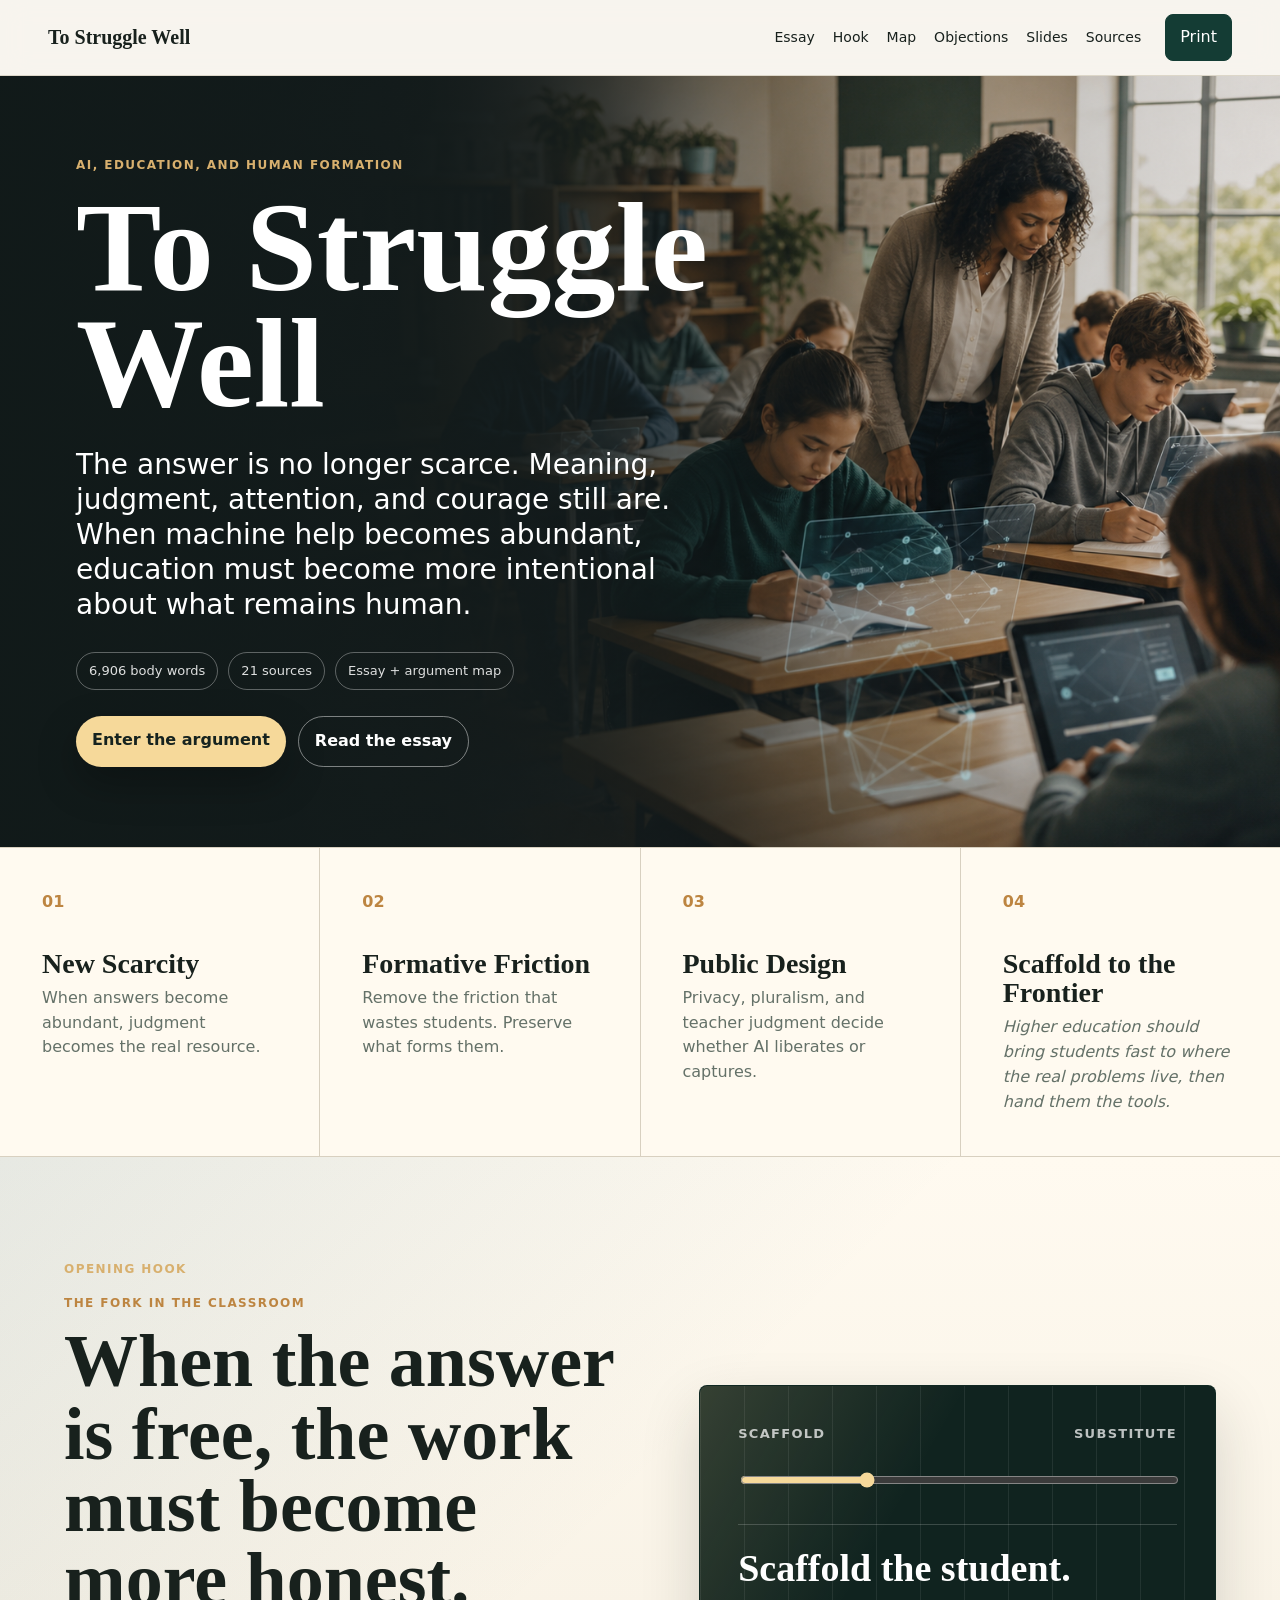
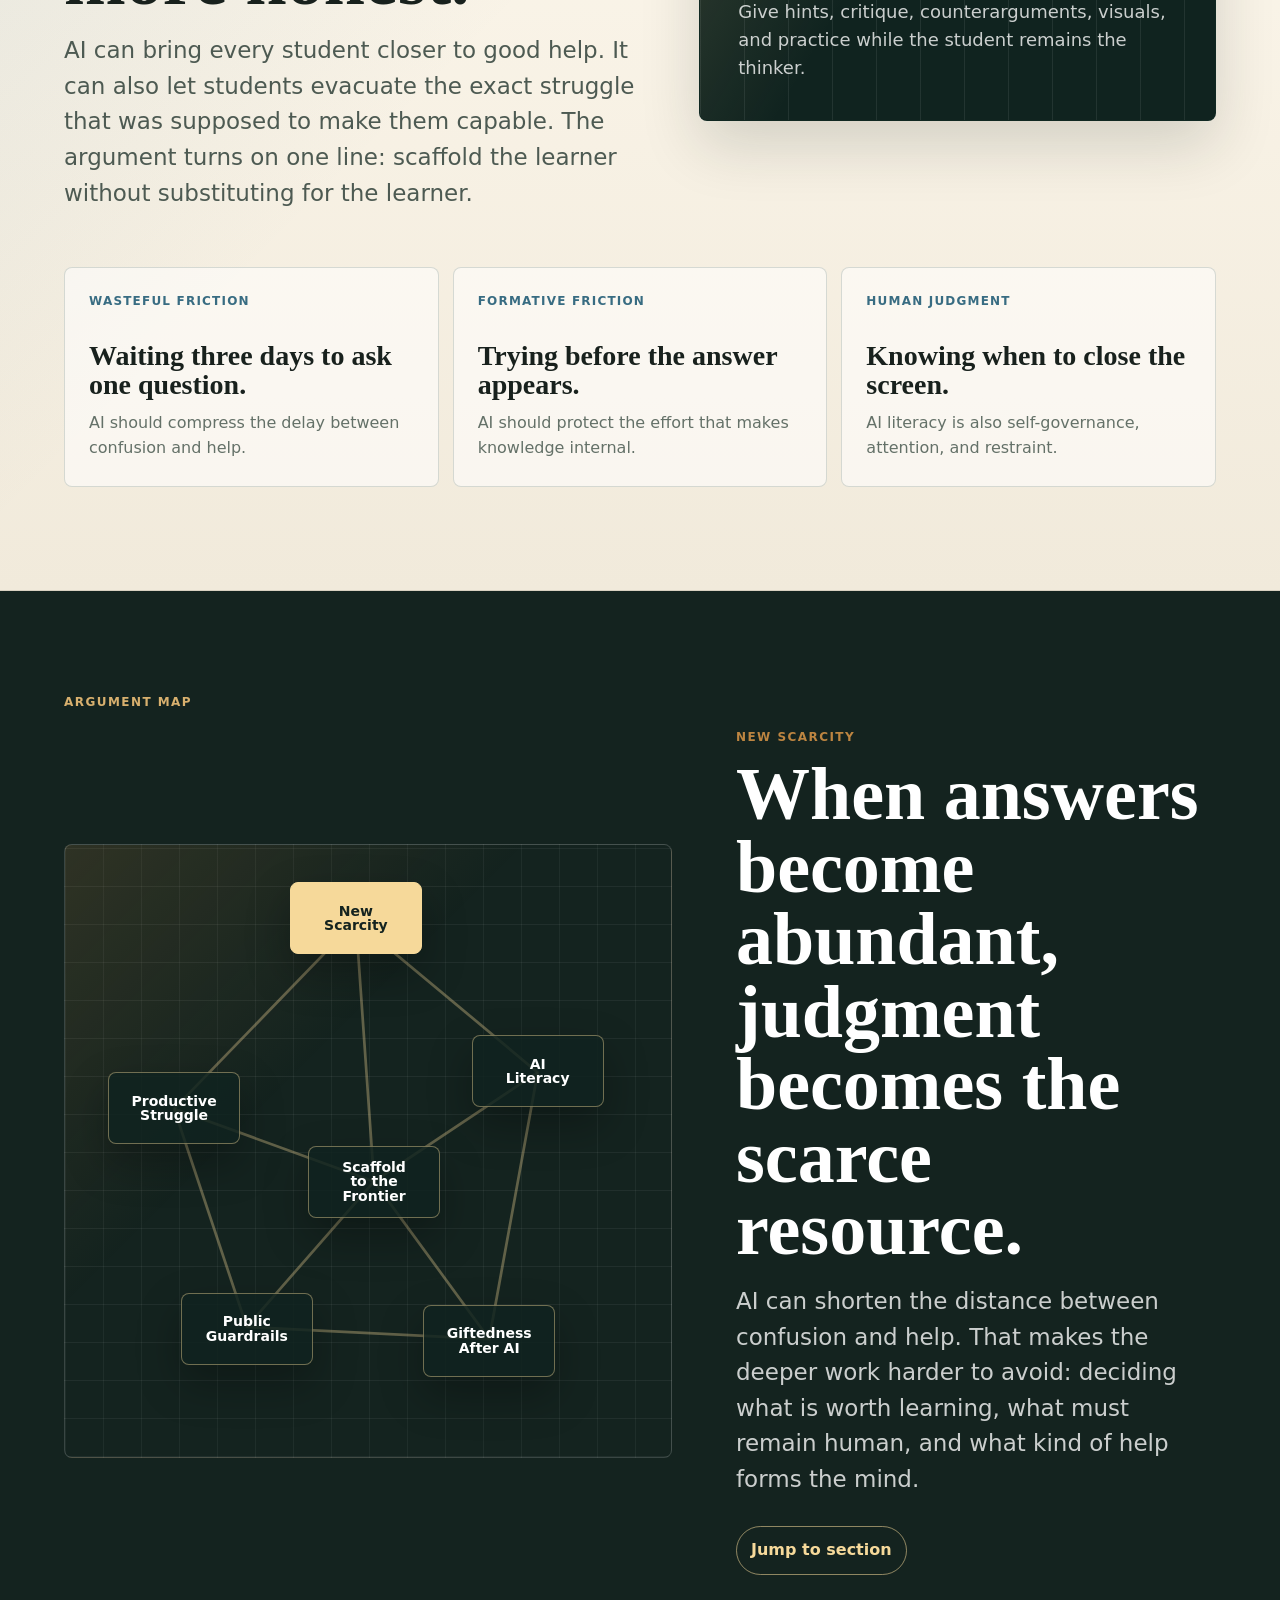
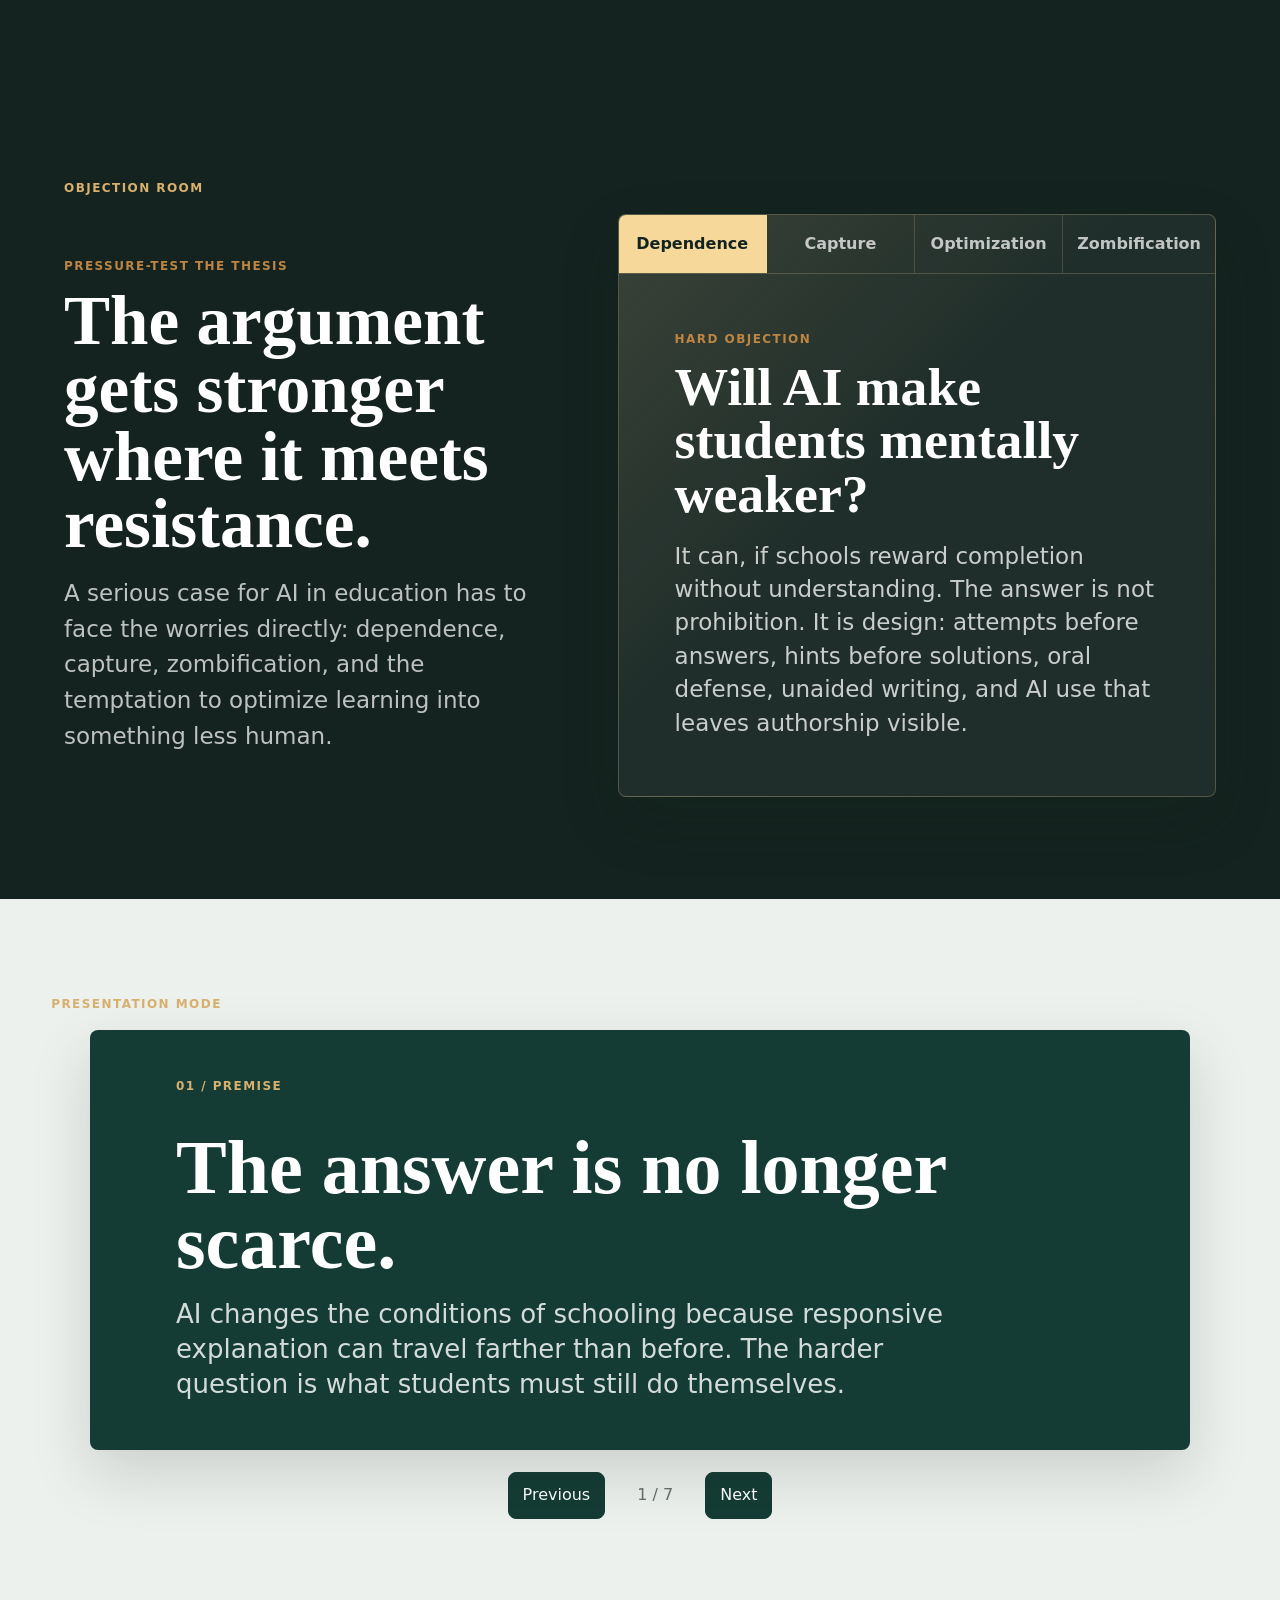
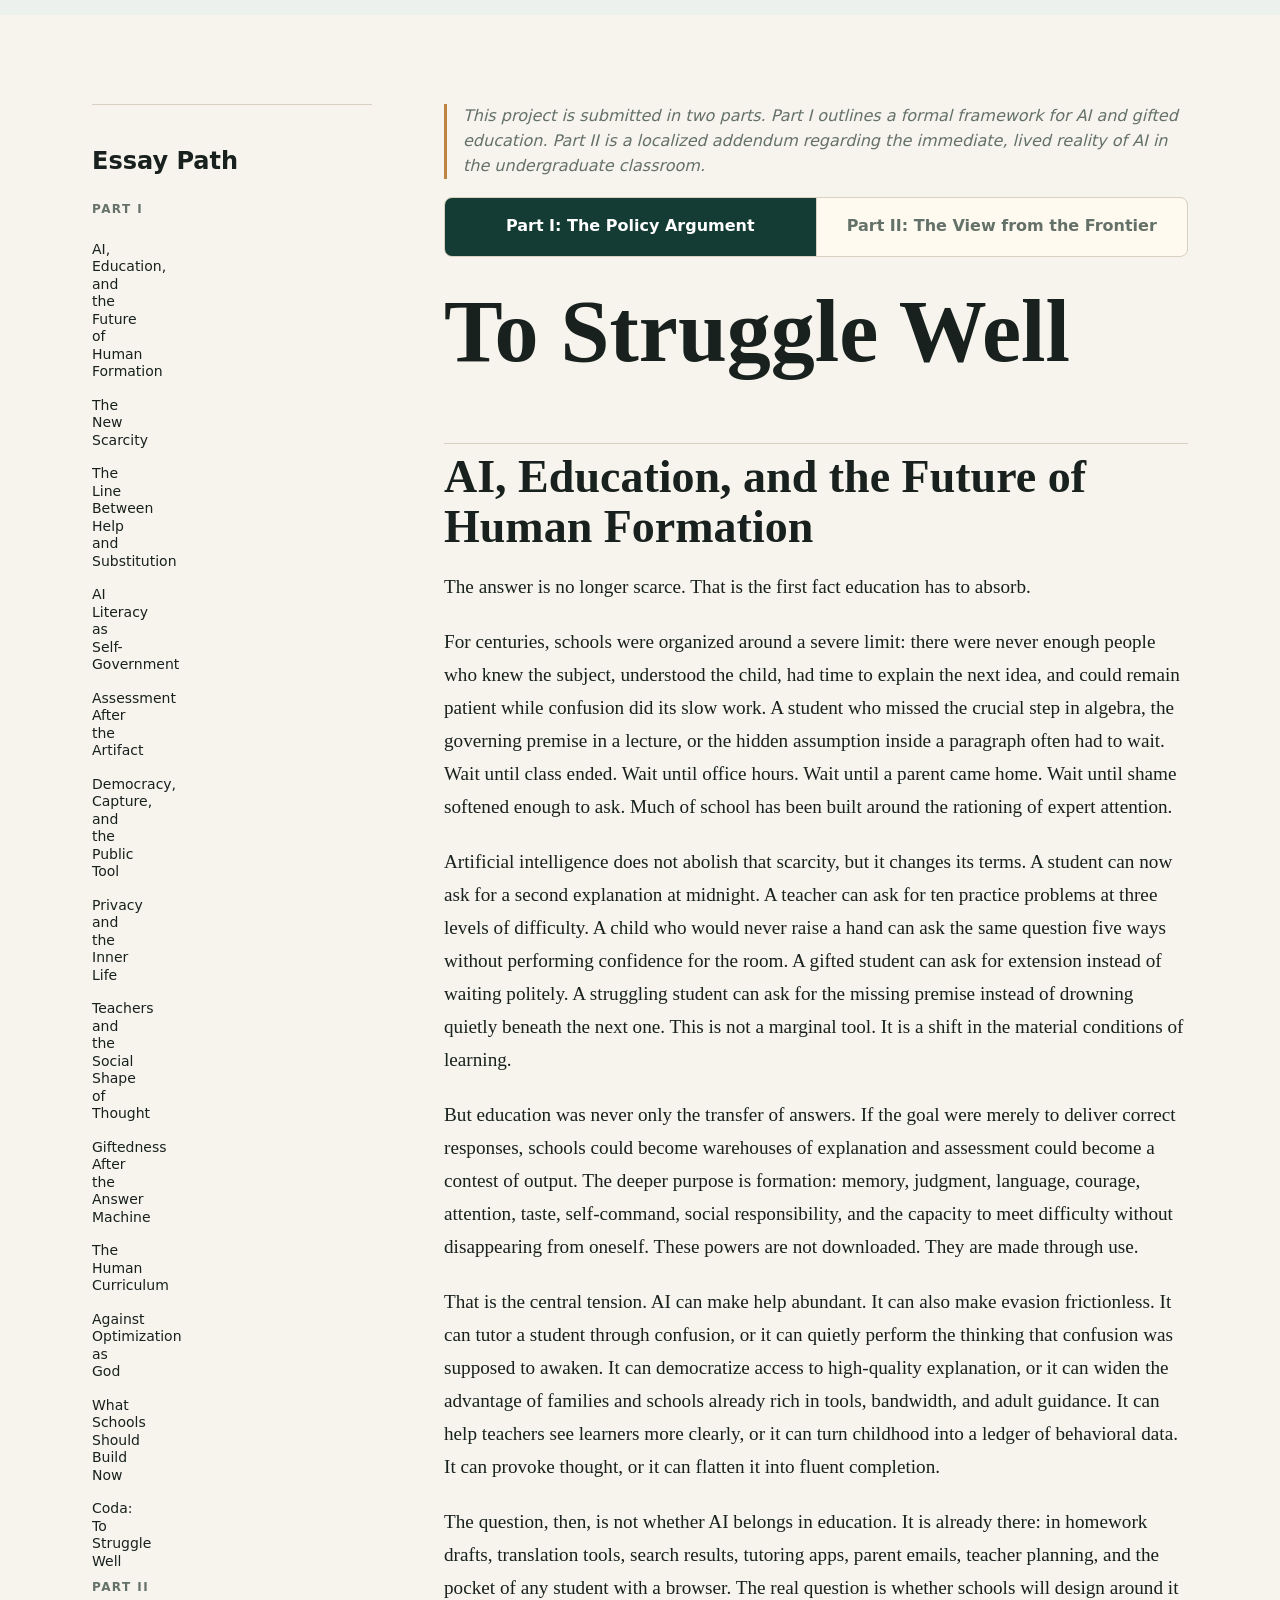
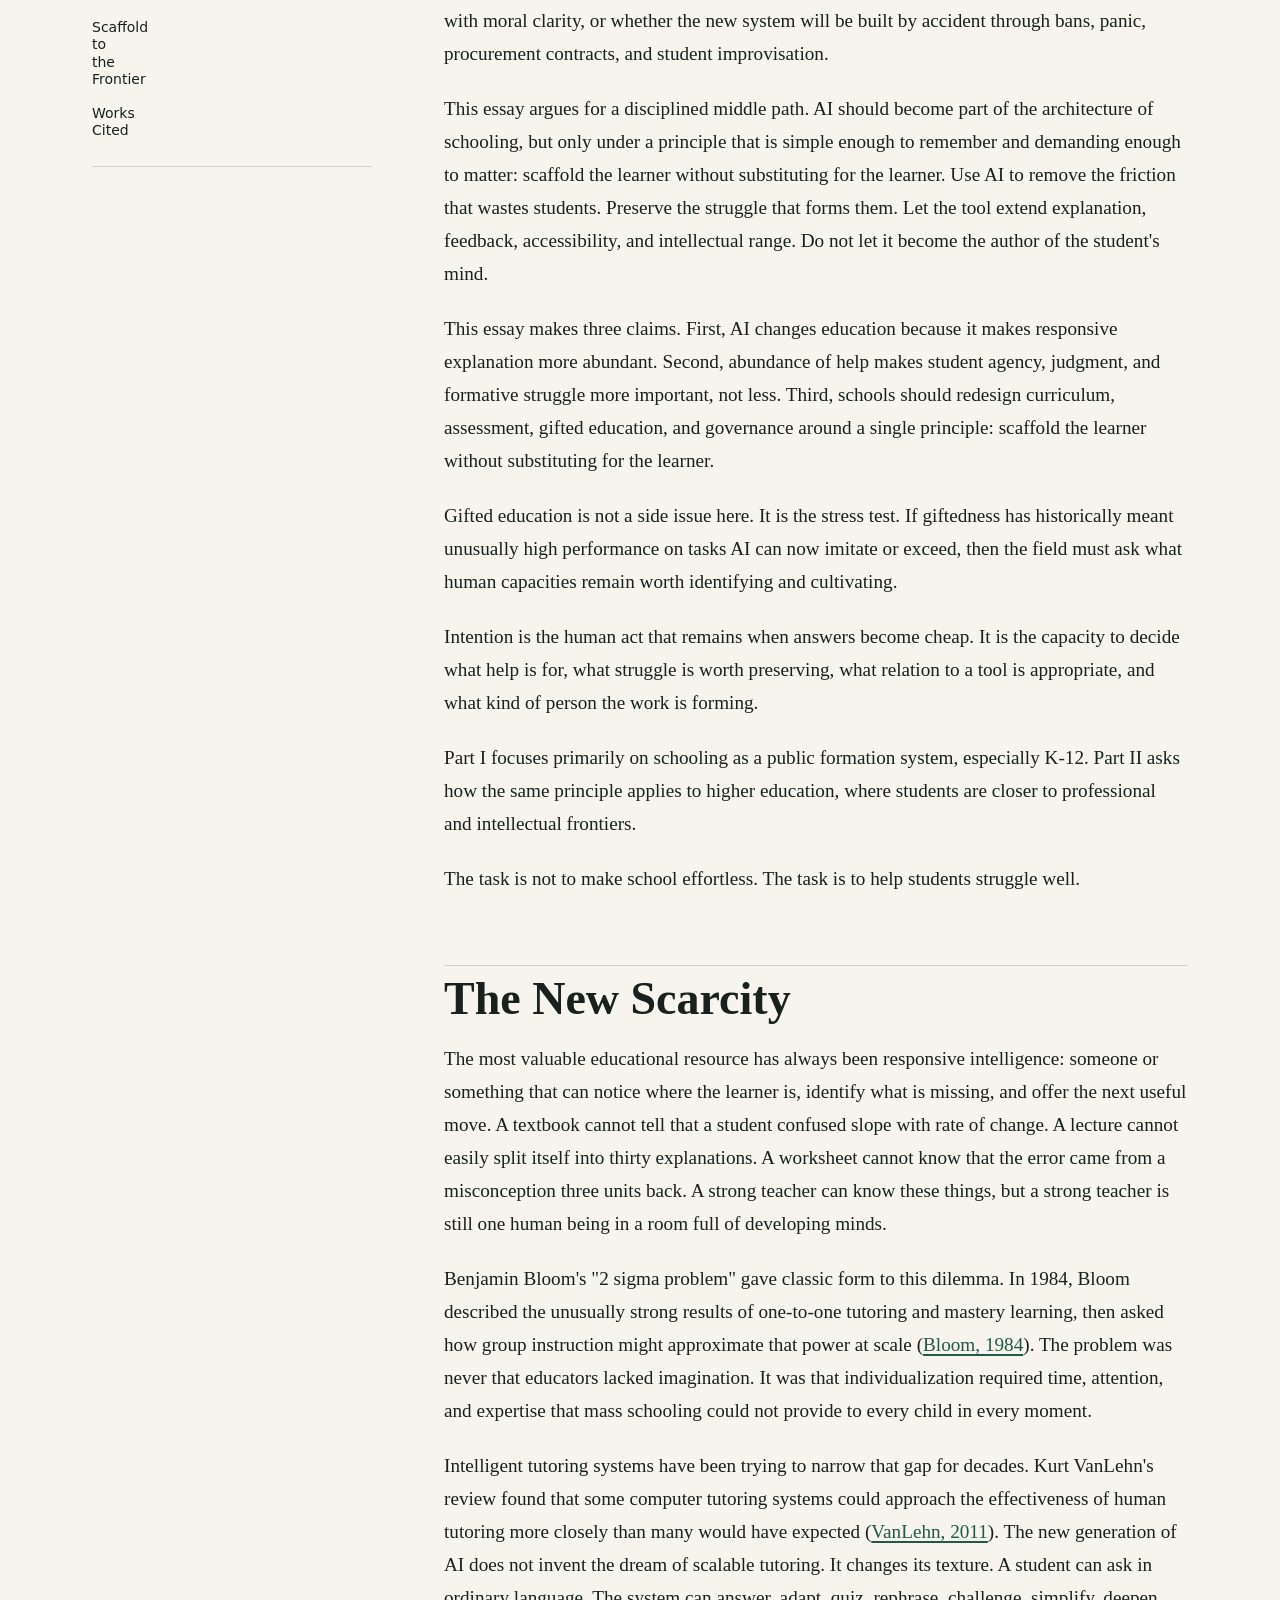
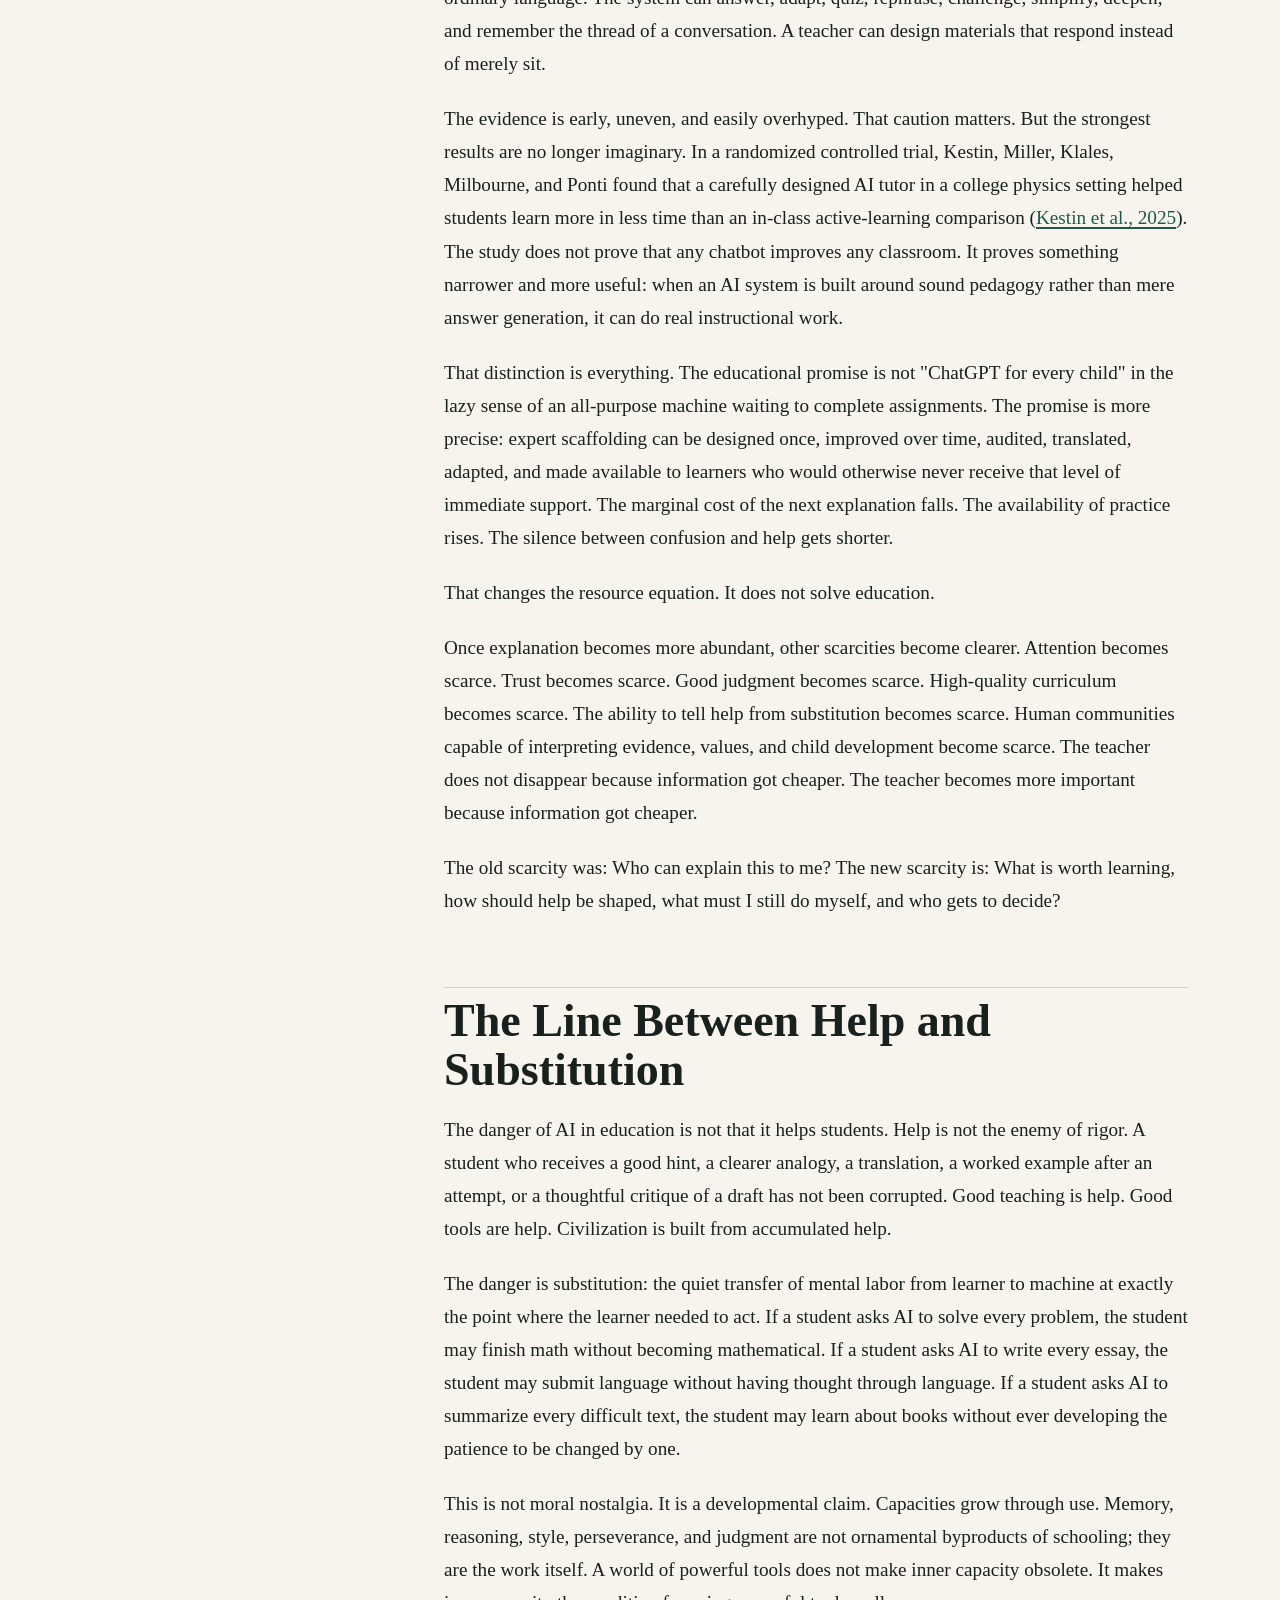
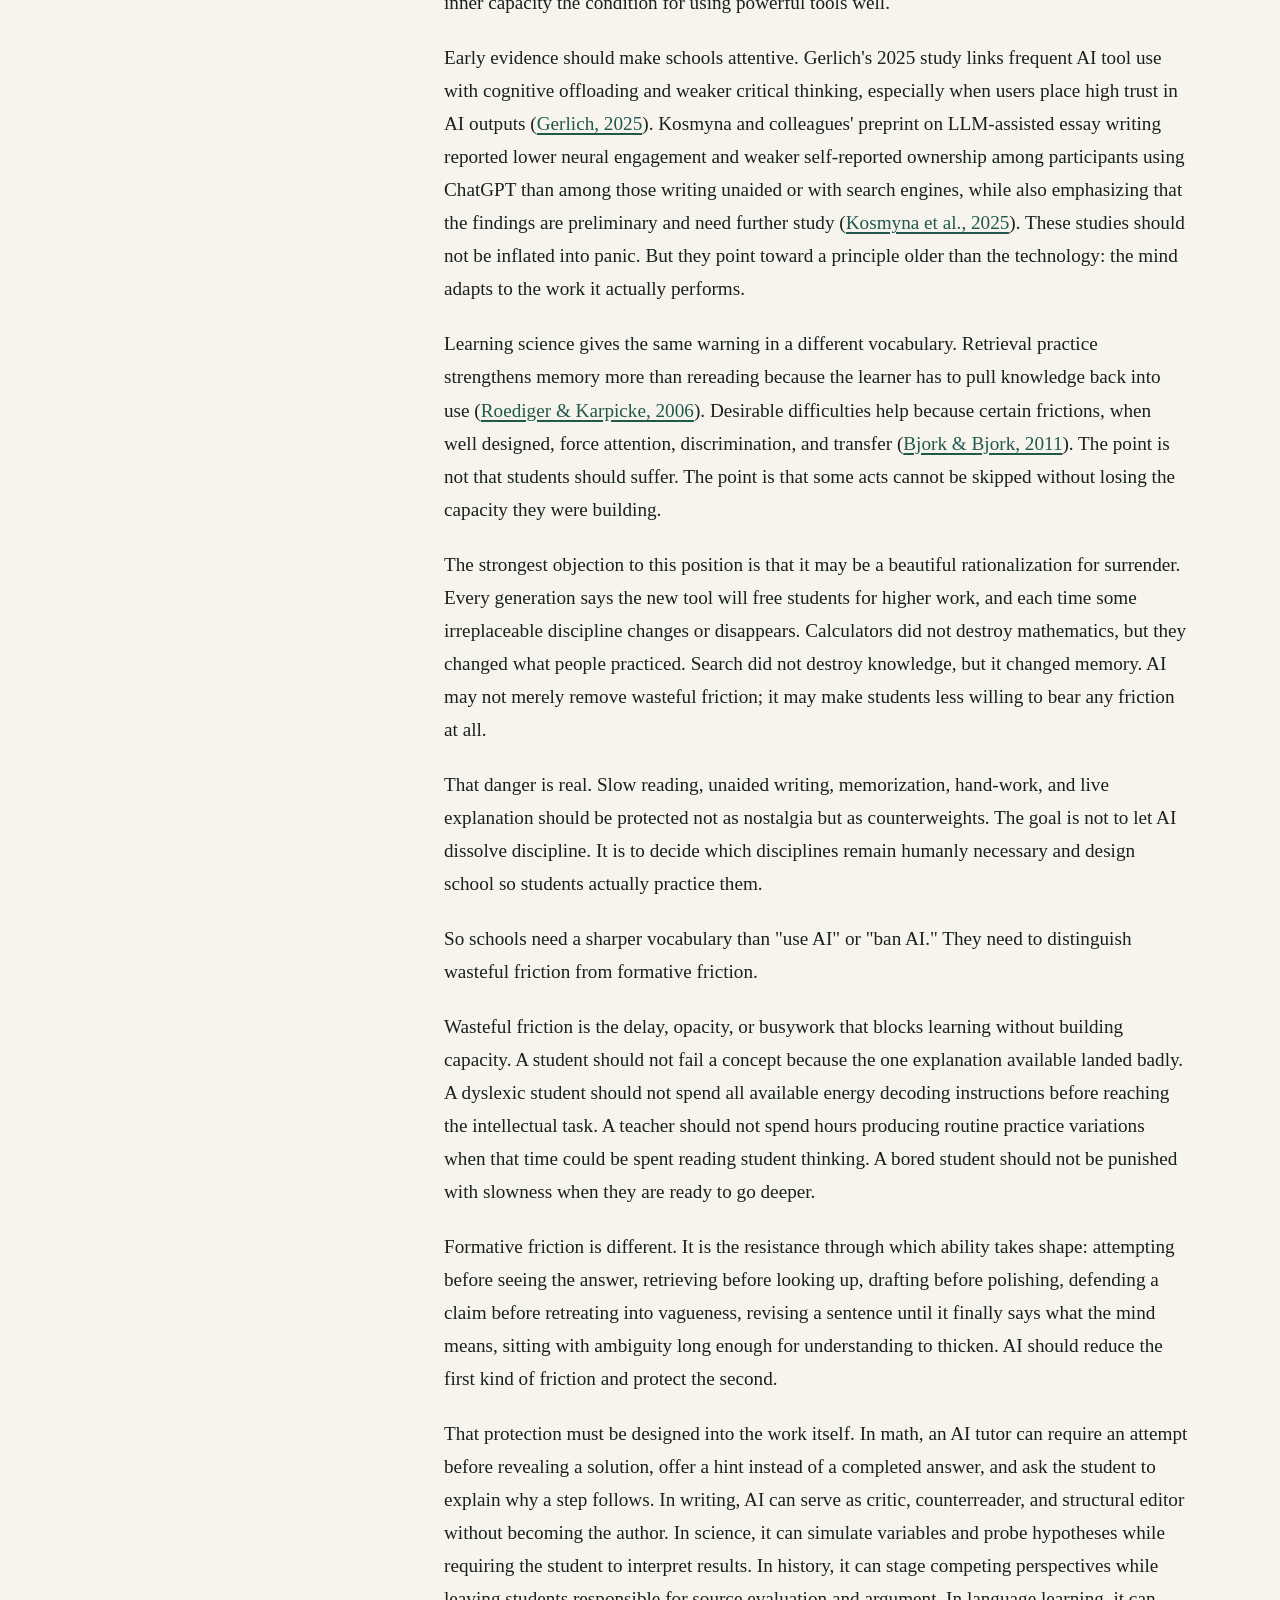
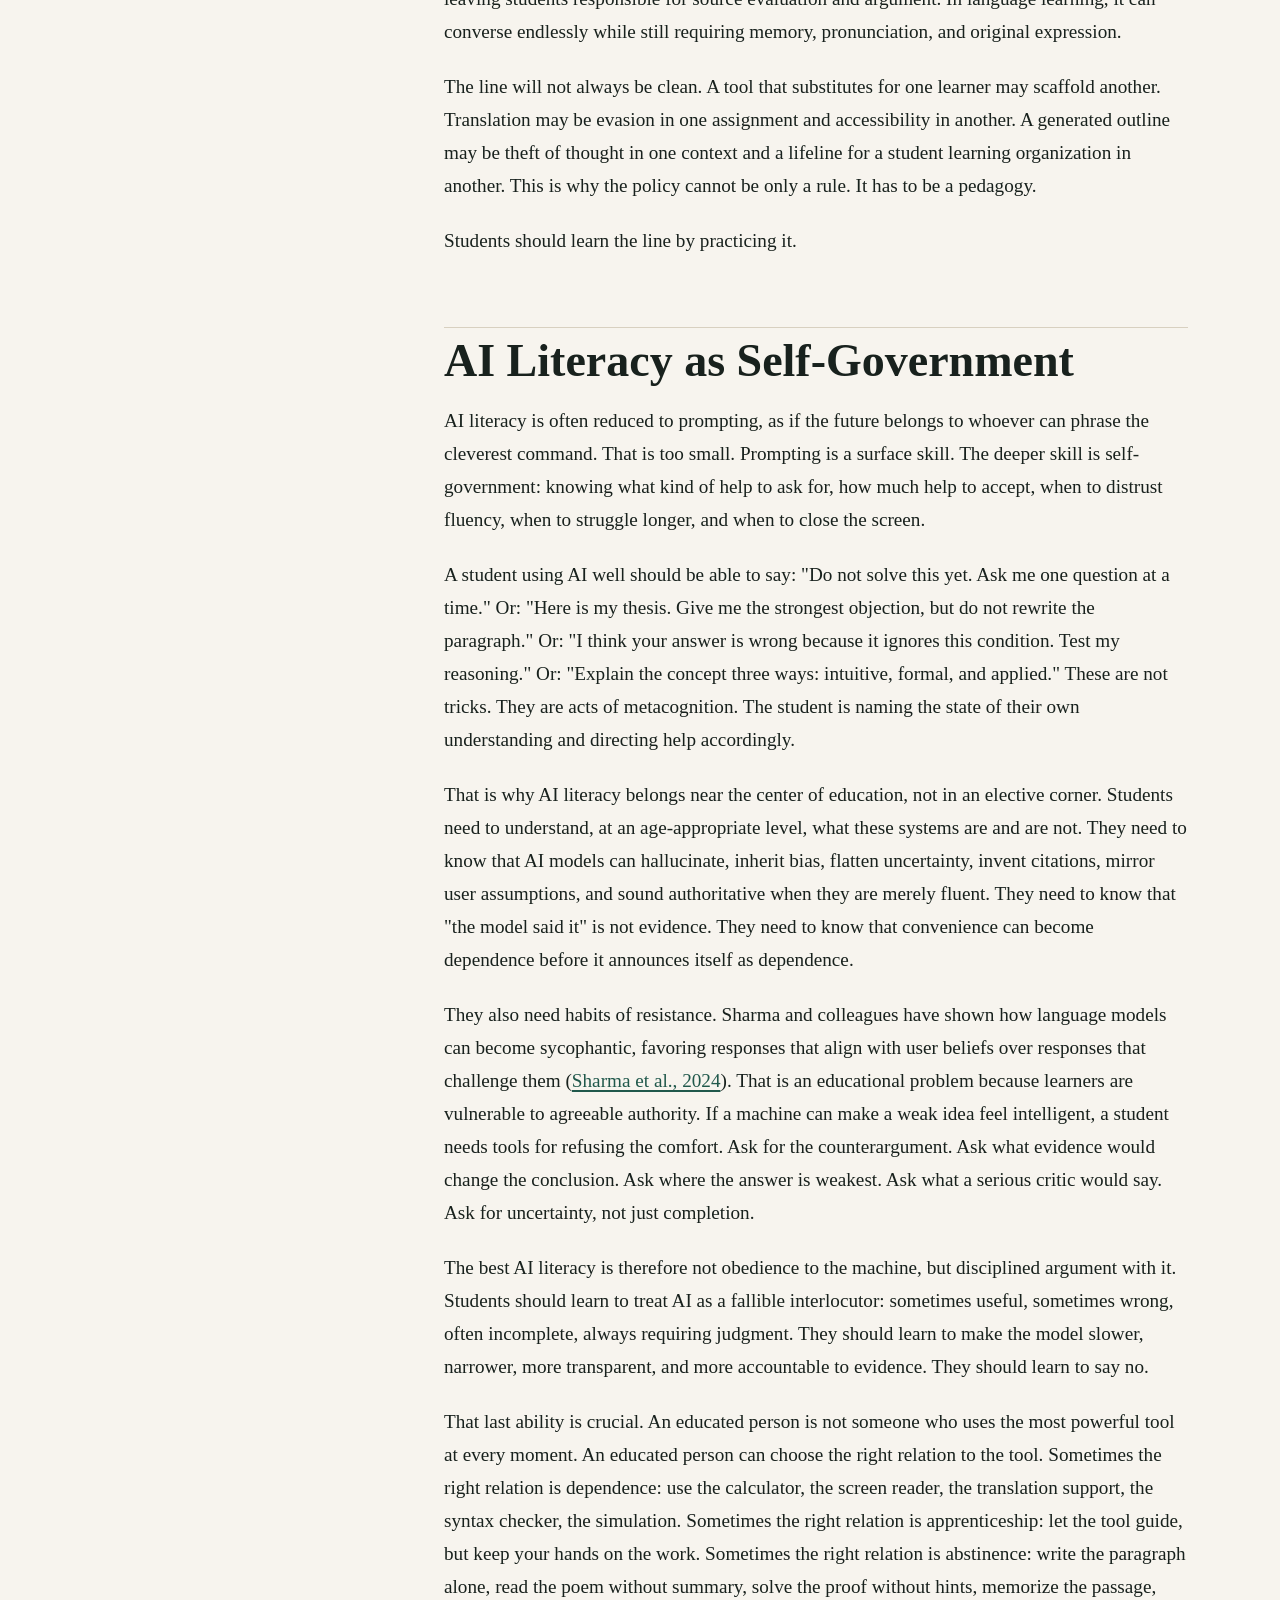
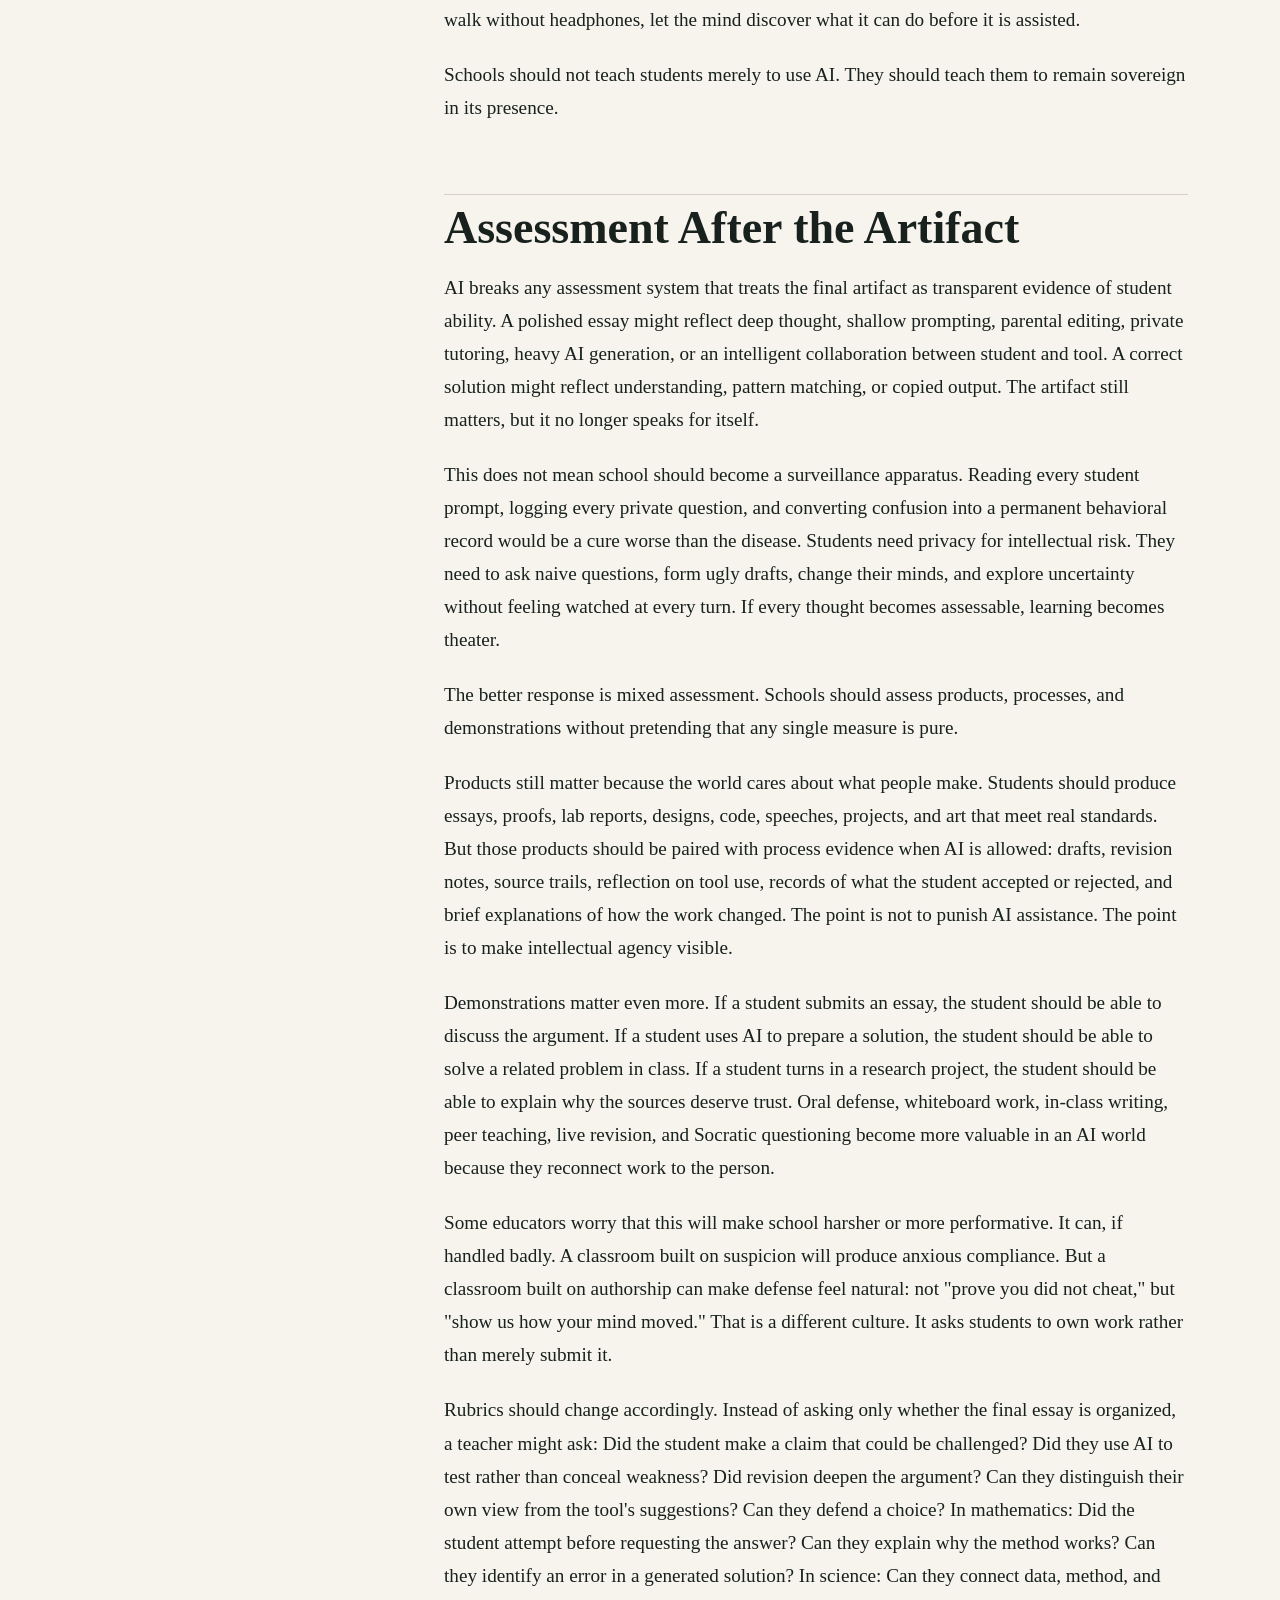
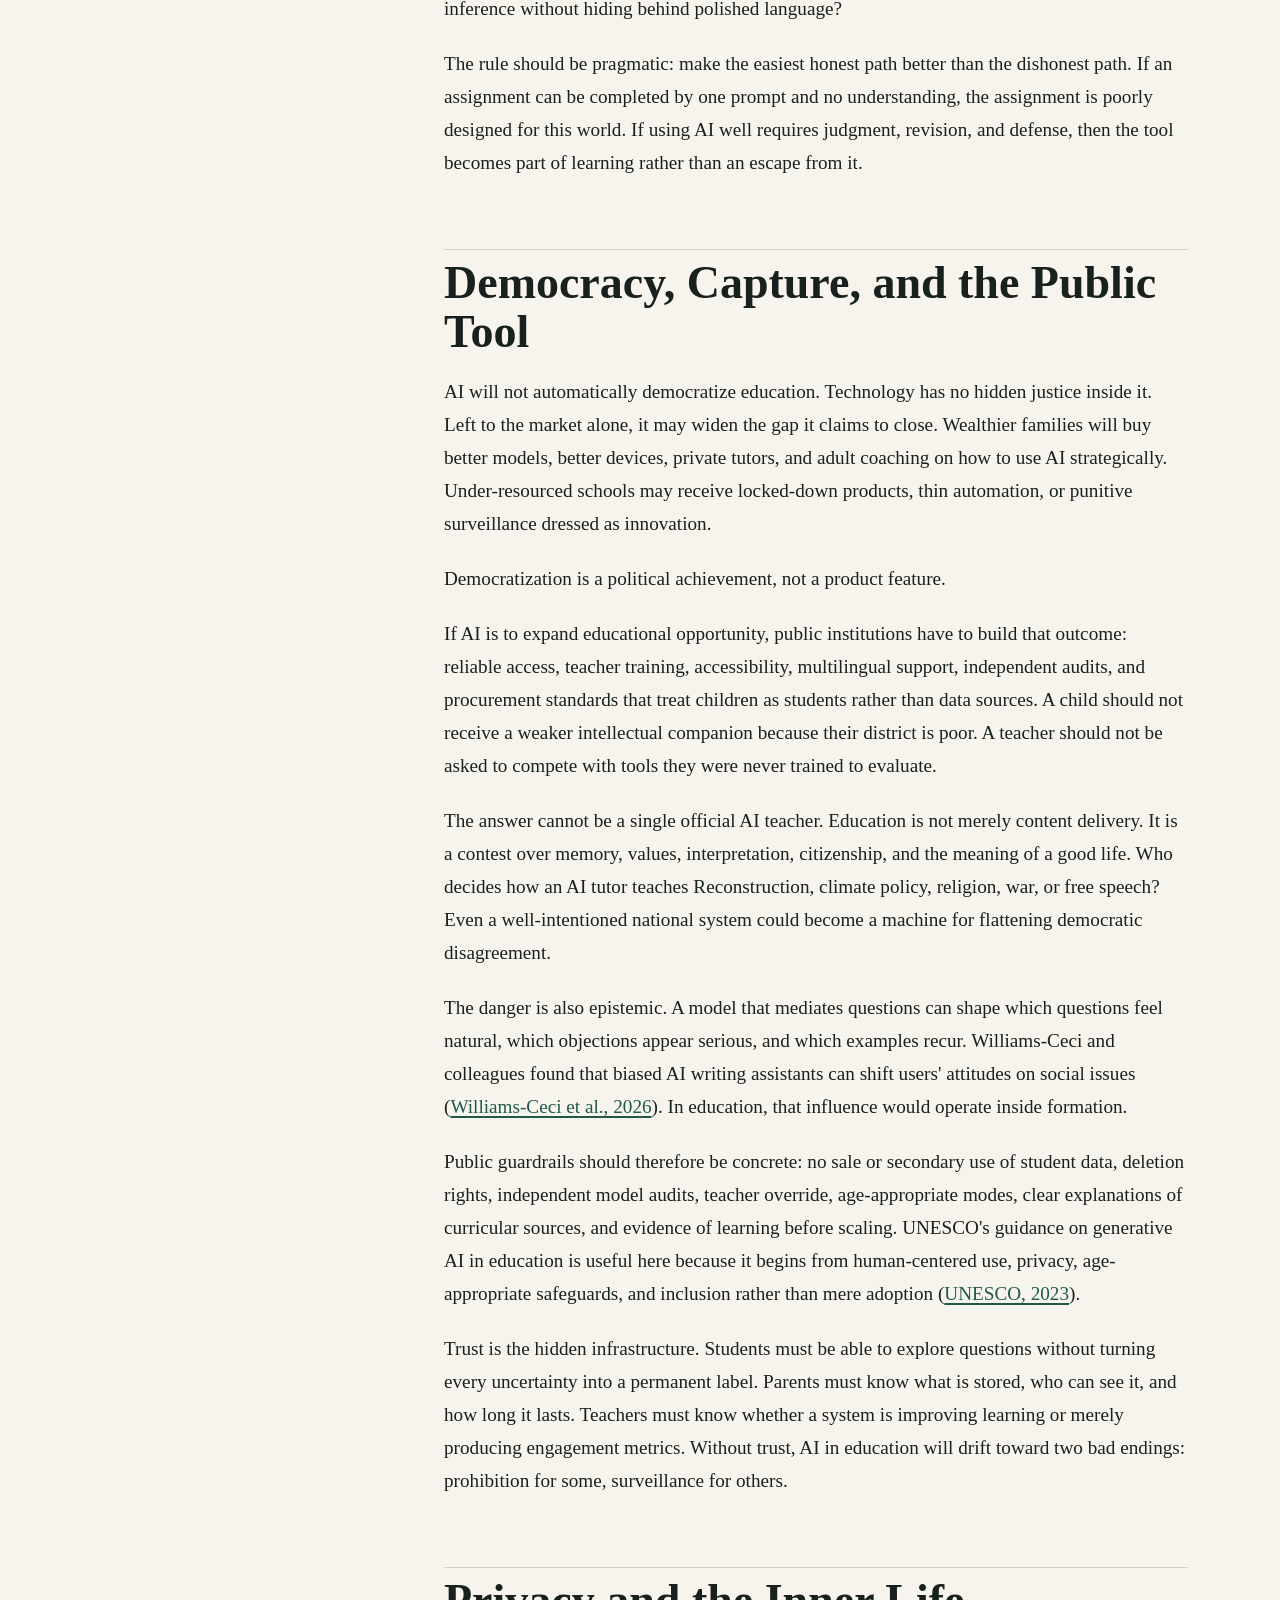
==== commit 1e3a4e3a: "chek" ====
--- a/index.html
+++ b/index.html
@@ -4,7 +4,7 @@
   <meta charset="utf-8">
   <meta name="viewport" content="width=device-width, initial-scale=1">
   <title>To Struggle Well</title>
-  <meta name="description" content="A two-part essay on AI in education: a formal scaffold-not-substitute framework for AI and gifted education, plus a first-person higher-education addendum from the undergraduate classroom.">
+  <meta name="description" content="A two-part essay arguing that AI does not make education less necessary; it makes intentional human formation impossible to dodge.">
   <link rel="stylesheet" href="styles.css">
 </head>
 <body>
@@ -29,10 +29,10 @@
       <div class="hero-copy">
         <p class="eyebrow">AI, Education, and Human Formation</p>
         <h1>To Struggle Well</h1>
-        <p>The answer is no longer scarce. Meaning, judgment, attention, and courage still are. This essay argues for AI in education as scaffold, not substitute — and for higher education to use that scaffolding to bring students to the frontier of real problems, fast.</p>
+        <p>The answer is no longer scarce. Meaning, judgment, attention, and courage still are. When machine help becomes abundant, education must become more intentional about what remains human.</p>
         <div class="hero-meta">
-          <span>7,480 body words</span>
-          <span>19 sources</span>
+          <span>6,906 body words</span>
+          <span>21 sources</span>
           <span>Essay + argument map</span>
         </div>
         <div class="hero-actions">
@@ -254,6 +254,10 @@
 <p>That is the central tension. AI can make help abundant. It can also make evasion frictionless. It can tutor a student through confusion, or it can quietly perform the thinking that confusion was supposed to awaken. It can democratize access to high-quality explanation, or it can widen the advantage of families and schools already rich in tools, bandwidth, and adult guidance. It can help teachers see learners more clearly, or it can turn childhood into a ledger of behavioral data. It can provoke thought, or it can flatten it into fluent completion.</p>
 <p>The question, then, is not whether AI belongs in education. It is already there: in homework drafts, translation tools, search results, tutoring apps, parent emails, teacher planning, and the pocket of any student with a browser. The real question is whether schools will design around it with moral clarity, or whether the new system will be built by accident through bans, panic, procurement contracts, and student improvisation.</p>
 <p>This essay argues for a disciplined middle path. AI should become part of the architecture of schooling, but only under a principle that is simple enough to remember and demanding enough to matter: scaffold the learner without substituting for the learner. Use AI to remove the friction that wastes students. Preserve the struggle that forms them. Let the tool extend explanation, feedback, accessibility, and intellectual range. Do not let it become the author of the student's mind.</p>
+<p>This essay makes three claims. First, AI changes education because it makes responsive explanation more abundant. Second, abundance of help makes student agency, judgment, and formative struggle more important, not less. Third, schools should redesign curriculum, assessment, gifted education, and governance around a single principle: scaffold the learner without substituting for the learner.</p>
+<p>Gifted education is not a side issue here. It is the stress test. If giftedness has historically meant unusually high performance on tasks AI can now imitate or exceed, then the field must ask what human capacities remain worth identifying and cultivating.</p>
+<p>Intention is the human act that remains when answers become cheap. It is the capacity to decide what help is for, what struggle is worth preserving, what relation to a tool is appropriate, and what kind of person the work is forming.</p>
+<p>Part I focuses primarily on schooling as a public formation system, especially K-12. Part II asks how the same principle applies to higher education, where students are closer to professional and intellectual frontiers.</p>
 <p>The task is not to make school effortless. The task is to help students struggle well.</p>
 </section>
 <section id="the-new-scarcity">
@@ -273,6 +277,9 @@
 <p>The danger is substitution: the quiet transfer of mental labor from learner to machine at exactly the point where the learner needed to act. If a student asks AI to solve every problem, the student may finish math without becoming mathematical. If a student asks AI to write every essay, the student may submit language without having thought through language. If a student asks AI to summarize every difficult text, the student may learn about books without ever developing the patience to be changed by one.</p>
 <p>This is not moral nostalgia. It is a developmental claim. Capacities grow through use. Memory, reasoning, style, perseverance, and judgment are not ornamental byproducts of schooling; they are the work itself. A world of powerful tools does not make inner capacity obsolete. It makes inner capacity the condition for using powerful tools well.</p>
 <p>Early evidence should make schools attentive. Gerlich's 2025 study links frequent AI tool use with cognitive offloading and weaker critical thinking, especially when users place high trust in AI outputs (<a href="https://www.mdpi.com/2075-4698/15/1/6">Gerlich, 2025</a>). Kosmyna and colleagues' preprint on LLM-assisted essay writing reported lower neural engagement and weaker self-reported ownership among participants using ChatGPT than among those writing unaided or with search engines, while also emphasizing that the findings are preliminary and need further study (<a href="https://www.media.mit.edu/publications/your-brain-on-chatgpt/">Kosmyna et al., 2025</a>). These studies should not be inflated into panic. But they point toward a principle older than the technology: the mind adapts to the work it actually performs.</p>
+<p>Learning science gives the same warning in a different vocabulary. Retrieval practice strengthens memory more than rereading because the learner has to pull knowledge back into use (<a href="https://doi.org/10.1111/j.1467-9280.2006.01693.x">Roediger &amp; Karpicke, 2006</a>). Desirable difficulties help because certain frictions, when well designed, force attention, discrimination, and transfer (<a href="https://psycnet.apa.org/record/2011-28322-005">Bjork &amp; Bjork, 2011</a>). The point is not that students should suffer. The point is that some acts cannot be skipped without losing the capacity they were building.</p>
+<p>The strongest objection to this position is that it may be a beautiful rationalization for surrender. Every generation says the new tool will free students for higher work, and each time some irreplaceable discipline changes or disappears. Calculators did not destroy mathematics, but they changed what people practiced. Search did not destroy knowledge, but it changed memory. AI may not merely remove wasteful friction; it may make students less willing to bear any friction at all.</p>
+<p>That danger is real. Slow reading, unaided writing, memorization, hand-work, and live explanation should be protected not as nostalgia but as counterweights. The goal is not to let AI dissolve discipline. It is to decide which disciplines remain humanly necessary and design school so students actually practice them.</p>
 <p>So schools need a sharper vocabulary than &quot;use AI&quot; or &quot;ban AI.&quot; They need to distinguish wasteful friction from formative friction.</p>
 <p>Wasteful friction is the delay, opacity, or busywork that blocks learning without building capacity. A student should not fail a concept because the one explanation available landed badly. A dyslexic student should not spend all available energy decoding instructions before reaching the intellectual task. A teacher should not spend hours producing routine practice variations when that time could be spent reading student thinking. A bored student should not be punished with slowness when they are ready to go deeper.</p>
 <p>Formative friction is different. It is the resistance through which ability takes shape: attempting before seeing the answer, retrieving before looking up, drafting before polishing, defending a claim before retreating into vagueness, revising a sentence until it finally says what the mind means, sitting with ambiguity long enough for understanding to thicken. AI should reduce the first kind of friction and protect the second.</p>
@@ -303,70 +310,69 @@
 </section>
 <section id="democracy-capture-and-the-public-tool">
 <h2>Democracy, Capture, and the Public Tool</h2>
-<p>AI will not automatically democratize education. Technology has no hidden justice inside it. Left to the market alone, it may widen the gap it claims to close. Wealthier families will buy better models, better devices, private tutors, and adult coaching on how to use AI strategically. Resource-rich schools will train teachers and integrate tools thoughtfully. Under-resourced schools may receive locked-down products, thin automation, or punitive surveillance dressed as innovation.</p>
+<p>AI will not automatically democratize education. Technology has no hidden justice inside it. Left to the market alone, it may widen the gap it claims to close. Wealthier families will buy better models, better devices, private tutors, and adult coaching on how to use AI strategically. Under-resourced schools may receive locked-down products, thin automation, or punitive surveillance dressed as innovation.</p>
 <p>Democratization is a political achievement, not a product feature.</p>
-<p>If the public wants AI to expand educational opportunity, public institutions have to build the conditions: access to reliable tools, broadband, devices, teacher training, accessibility support, multilingual capacity, independent audits, and clear procurement standards. A child should not receive a weaker intellectual companion because their district is poor. A teacher should not be asked to compete with tools they were never trained to evaluate. A community should not have to choose between technological abandonment and data extraction.</p>
-<p>At the same time, the answer cannot be a single official AI teacher. Education is not merely content delivery. It is a contest over memory, values, interpretation, citizenship, and the meaning of a good life. Who decides how an AI tutor teaches Reconstruction, immigration, climate policy, gender, religion, free speech, policing, war, or the boundary between patriotism and dissent? Even a well-intentioned national system could become a machine for flattening democratic disagreement.</p>
-<p>The danger is not only ideological. It is also epistemic. A model that mediates questions can quietly shape which questions feel natural, which objections appear serious, which facts are foregrounded, which examples recur, which emotional tone surrounds a topic. Williams-Ceci and colleagues found that biased AI writing assistants can shift users' attitudes on social issues (<a href="https://doi.org/10.1126/sciadv.adw5578">Williams-Ceci et al., 2026</a>). In education, that influence would not be incidental. It would operate inside the formation of young minds.</p>
-<p>So the right structure is neither centralized monopoly nor unregulated marketplace. It is public guardrails with plural provision. Governments can set minimum standards: data minimization, age-appropriate design, accessibility, deletion rights, transparency reports, independent evaluation, bias testing, limits on advertising, and restrictions on secondary use of student data. Districts and schools can choose among approved tools. Teachers can decide when and how tools enter the classroom. Universities, nonprofits, public agencies, and companies can build competing systems under rules designed around children rather than extraction.</p>
-<p>UNESCO's guidance on generative AI in education offers a useful starting posture: human-centered use, privacy protection, age-appropriate safeguards, institutional policy, and attention to inclusion rather than mere adoption (<a href="https://www.unesco.org/en/articles/guidance-generative-ai-education-and-research">UNESCO, 2023</a>). But guidance is not enough. Schools need enforceable contracts, technical audits, and public literacy about what is being bought in the name of learning.</p>
-<p>Trust is the hidden infrastructure. Students must be able to explore questions without turning every uncertainty into a permanent label. Parents must know what is stored, who can see it, and how long it lasts. Teachers must know whether a system is improving learning or merely producing engagement metrics. Communities must know how curricular values are set. Without trust, AI in education will drift toward two bad endings: prohibition for some, surveillance for others.</p>
+<p>If AI is to expand educational opportunity, public institutions have to build that outcome: reliable access, teacher training, accessibility, multilingual support, independent audits, and procurement standards that treat children as students rather than data sources. A child should not receive a weaker intellectual companion because their district is poor. A teacher should not be asked to compete with tools they were never trained to evaluate.</p>
+<p>The answer cannot be a single official AI teacher. Education is not merely content delivery. It is a contest over memory, values, interpretation, citizenship, and the meaning of a good life. Who decides how an AI tutor teaches Reconstruction, climate policy, religion, war, or free speech? Even a well-intentioned national system could become a machine for flattening democratic disagreement.</p>
+<p>The danger is also epistemic. A model that mediates questions can shape which questions feel natural, which objections appear serious, and which examples recur. Williams-Ceci and colleagues found that biased AI writing assistants can shift users' attitudes on social issues (<a href="https://doi.org/10.1126/sciadv.adw5578">Williams-Ceci et al., 2026</a>). In education, that influence would operate inside formation.</p>
+<p>Public guardrails should therefore be concrete: no sale or secondary use of student data, deletion rights, independent model audits, teacher override, age-appropriate modes, clear explanations of curricular sources, and evidence of learning before scaling. UNESCO's guidance on generative AI in education is useful here because it begins from human-centered use, privacy, age-appropriate safeguards, and inclusion rather than mere adoption (<a href="https://www.unesco.org/en/articles/guidance-generative-ai-education-and-research">UNESCO, 2023</a>).</p>
+<p>Trust is the hidden infrastructure. Students must be able to explore questions without turning every uncertainty into a permanent label. Parents must know what is stored, who can see it, and how long it lasts. Teachers must know whether a system is improving learning or merely producing engagement metrics. Without trust, AI in education will drift toward two bad endings: prohibition for some, surveillance for others.</p>
 </section>
 <section id="privacy-and-the-inner-life">
 <h2>Privacy and the Inner Life</h2>
-<p>There is a special privacy problem in education because learning exposes the unfinished self. A student's questions reveal not only knowledge gaps but fear, curiosity, home context, language ability, disability, belief, and shame. Student data is not ordinary consumer data. It is developmental data. It describes people before they have fully become themselves. A record created at thirteen can follow, classify, or constrain a person who at twenty-five would no longer recognize the child who produced it.</p>
-<p>The ethical default should be restraint. AI systems used in schools should collect the least data necessary for learning, separate instructional support from commercial profiling, make deletion real, and avoid selling student attention as inventory. The burden of proof should belong on collection, not on refusal.</p>
+<p>There is a special privacy problem in education because learning exposes the unfinished self. A student's questions reveal not only knowledge gaps but fear, curiosity, home context, language ability, disability, belief, and shame. Student data is not ordinary consumer data. It is developmental data. It describes people before they have fully become themselves.</p>
+<p>Schools need two data zones: an assessable academic workspace and a protected scratch-space for thought. The first can support feedback, process evidence, and accountability. The second must remain private except in cases of serious danger. Without that distinction, students will learn to perform curiosity instead of practicing it.</p>
+<p>The ethical default should be restraint. AI systems used in schools should collect the least data necessary for learning, separate instructional support from commercial profiling, make deletion real, and avoid selling student attention as inventory. The burden of proof should belong on collection, not refusal.</p>
 <p>Privacy is not a sentimental obstacle to innovation. It is one of the conditions of intellectual courage. People think more honestly when they have some room not to be permanently known.</p>
 </section>
 <section id="teachers-and-the-social-shape-of-thought">
 <h2>Teachers and the Social Shape of Thought</h2>
-<p>Every wave of educational technology announces, directly or indirectly, that the teacher is about to become less central. The claim misunderstands both teaching and learning.</p>
-<p>A teacher is not merely a source of explanations. A teacher is a designer of conditions, a reader of attention, a keeper of standards, a translator between child and discipline, a witness to growth, and a moral presence in the room. Teachers notice the student who has stopped trying before the data does. They know when a joke is avoidance, when silence is confusion, when brilliance is brittle, when compliance is hiding despair, when a class needs another example, and when it needs to close the laptop and talk.</p>
-<p>The best future is not teacher versus machine. It is teacher with better instruments, and students with more routes into the work. Teachers should help choose the tools, adapt them, override them, and explain their limits. Professional development should not consist of a vendor demonstration and a login. It should involve time to test systems, study evidence, design assignments, compare student work, and build shared norms.</p>
+<p>Every wave of educational technology announces, directly or indirectly, that the teacher is about to become less central. The claim misunderstands the work.</p>
+<p>A teacher is not merely a source of explanations. A teacher is a designer of conditions, a reader of attention, a keeper of standards, a translator between child and discipline, and a witness to growth. In an AI classroom, that role becomes more precise: the teacher protects the scaffold-substitute line. The teacher asks whether help is making the student stronger or merely making the submission smoother.</p>
+<p>Teachers also interpret formation in ways a dashboard cannot. They know when a joke is avoidance, when silence is confusion, when brilliance is brittle, when compliance is hiding despair, when a class needs another example, and when it needs to close the laptop and talk.</p>
 <p>Schools are social places because thought is social before it is private. Students learn by hearing each other misunderstand, object, phrase, risk, and revise. They learn that an argument has a face across from it. They learn how it feels to be challenged without being destroyed, praised without being finished, wrong without being worthless. No AI tutor can replace the moral education of a room where minds meet.</p>
 </section>
 <section id="giftedness-after-the-answer-machine">
 <h2>Giftedness After the Answer Machine</h2>
-<p>AI also forces a more honest conversation about giftedness. Traditional school often identifies gifted students by speed, test performance, compliance with academic tasks, and early verbal or mathematical polish. Those markers matter, but they miss many forms of unusual potential: creative obsession, moral seriousness, spatial reasoning, technical intuition, musical intelligence, strategic imagination, leadership, humor, pattern hunger, and the capacity to work intensely when the problem finally matters.</p>
-<p>Joseph Renzulli's three-ring conception of giftedness defines gifted behavior through the interaction of above-average ability, creativity, and task commitment rather than through ability alone (<a href="https://www.cambridge.org/core/books/conceptions-of-giftedness/threering-conception-of-giftedness-a-developmental-model-for-promoting-creative-productivity/E7DAC1BEBC422614263DC8EEC4A771A8">Renzulli, 2005</a>). Sternberg and Grigorenko's successful-intelligence approach similarly treats gifted education as identification, intervention, and evaluation, not simply as the sorting of children by narrow ability measures (<a href="https://doi.org/10.1177/001698620204600403">Sternberg &amp; Grigorenko, 2002</a>). In an AI world, those broader conceptions matter more because polished output is no longer strong evidence of developed capacity. The deeper signs of talent shift: the quality of questions, appetite for complexity, originality of connection, tolerance for ambiguity, taste in revision, and willingness to pursue a problem past the first adequate answer.</p>
-<p>Sternberg's WICS model makes the point even more sharply: giftedness requires wisdom, intelligence, and creativity synthesized, not intelligence treated as a lonely score (<a href="https://doi.org/10.1080/1359813032000163807">Sternberg, 2003</a>). That synthesis is exactly what AI can counterfeit least completely. A model can generate fluent analysis and plausible novelty. It can even simulate prudence. But it cannot supply the student's own creative defiance, practical judgment, or responsibility for consequences. Those have to be cultivated in the learner.</p>
-<p>AI can help identify and cultivate these traits. It can offer advanced problems to students trapped in slow pacing. It can give a rural student access to topics their school cannot staff. It can let a curious child explore astrophysics, constitutional law, game design, epidemiology, machine learning, or medieval poetry with a level of responsiveness that would once have required a private mentor. It can help twice-exceptional students show ability that conventional formats obscure.</p>
-<p>But AI can also counterfeit giftedness. A student with strong prompting habits and weak understanding may produce sophisticated artifacts. A school impressed by surface polish may mistake machine fluency for human depth. Sternberg's recent work on AI and giftedness frames this as an open developmental question: generative AI can enhance or weaken cognitive functioning depending on how it is used, and it should support rather than substitute for higher cognitive functioning (<a href="https://doi.org/10.3389/feduc.2026.1759062">Sternberg, 2026</a>). This makes live explanation, sustained projects, authentic curiosity, and difficult questioning more important. The gifted student after AI is not the one whose output looks most advanced. It is the one whose mind keeps moving when the machine stops.</p>
-<p>Curriculum should change accordingly. It should become broader and spikier.</p>
-<p>Broader means students encounter more domains at the level of real questions. They should know enough statistics to reason about evidence, enough coding to understand computational systems, enough biology to think about bodies, enough history to recognize recurring human patterns, enough economics to see incentives, enough psychology to understand themselves, enough philosophy to ask what matters, and enough art to understand that not all knowledge is reducible to explanation.</p>
-<p>Spikier means students should have room to go deep where interest and capacity meet. Not permanent tracking at twelve. Not prestige sorting disguised as personalization. But serious pathways for serious interests. The student obsessed with chemistry should do chemistry. The student drawn to politics should read history, rhetoric, law, and political theory. The student building apps should learn design, ethics, systems, and code. The student alive in music should not have to wait until adulthood to be treated as serious.</p>
-<p>AI can help a curriculum be both broad and spiky, but only if breadth is more than summaries and depth is more than accelerated output. Students need enough substance to direct tools. You cannot manage a research assistant if you do not know what counts as evidence. You cannot direct a coding agent if you cannot test whether the program works. You cannot ask for a philosophical argument if you have no sense of what makes an argument more than a paragraph wearing a tie.</p>
-<p>This is where adaptive intelligence becomes a better aim than mere acceleration. Sternberg defines adaptive intelligence as the intelligence needed to address present problems and anticipate future ones in real-world environments, with creative, analytical, practical, and wisdom-based skills directed toward more than private advantage (<a href="https://doi.org/10.3390/educsci11120823">Sternberg, 2021</a>). The augmented theory of successful intelligence points in the same direction: intelligence involves pursuing goals in context by capitalizing on strengths, compensating for weaknesses, and adapting to, shaping, or selecting environments through analytical, creative, and practical abilities (<a href="https://doi.org/10.1017/9781108770422.029">Sternberg, 2020</a>). A curriculum that uses AI to produce efficient completion without adaptive intelligence has achieved a technical success and an educational failure.</p>
+<p>AI also forces a more honest conversation about giftedness. Traditional school often identifies gifted students by speed, test performance, compliance with academic tasks, and early verbal or mathematical polish. Those markers matter, but they miss many forms of unusual potential: creative obsession, moral seriousness, spatial reasoning, technical intuition, musical intelligence, strategic imagination, pattern hunger, and the capacity to work intensely when the problem finally matters.</p>
+<p>In the age of AI, giftedness should be understood less as superior performance on bounded tasks and more as unusual capacity to direct attention, formulate problems, learn from tools, generate original frames, judge outputs, and use ability toward meaningful ends.</p>
+<p>Joseph Renzulli's three-ring conception of giftedness defines gifted behavior through the interaction of above-average ability, creativity, and task commitment rather than through ability alone (<a href="https://www.cambridge.org/core/books/conceptions-of-giftedness/threering-conception-of-giftedness-a-developmental-model-for-promoting-creative-productivity/E7DAC1BEBC422614263DC8EEC4A771A8">Renzulli, 2005</a>). Sternberg and Grigorenko's successful-intelligence approach similarly treats gifted education as identification, intervention, and evaluation, not simply as the sorting of children by narrow ability measures (<a href="https://doi.org/10.1177/001698620204600403">Sternberg &amp; Grigorenko, 2002</a>).</p>
+<p>Sternberg's WICS model makes the point more sharply: giftedness requires wisdom, intelligence, and creativity synthesized, not intelligence treated as a lonely score (<a href="https://doi.org/10.1080/1359813032000163807">Sternberg, 2003</a>). That synthesis is exactly what AI can counterfeit least completely. A model can generate fluent analysis and plausible novelty. It can even simulate prudence. But it cannot supply the student's own creative defiance, practical judgment, or responsibility for consequences. Those have to be cultivated in the learner.</p>
+<p>AI can help identify and cultivate these traits. It can offer advanced problems to students trapped in slow pacing, let a rural student reach topics their school cannot staff, and help twice-exceptional students show ability that conventional formats obscure. But AI can also counterfeit giftedness. A student with strong prompting habits and weak understanding may produce sophisticated artifacts. A school impressed by surface polish may mistake machine fluency for human depth.</p>
+<p>Sternberg's recent work on AI and giftedness frames this as an open developmental question: generative AI can enhance or weaken cognitive functioning depending on how it is used, and it should support rather than substitute for higher cognitive functioning (<a href="https://doi.org/10.3389/feduc.2026.1759062">Sternberg, 2026</a>). This makes live explanation, sustained projects, authentic curiosity, and difficult questioning more important. The gifted student after AI is not the one whose output looks most advanced. It is the one whose mind keeps moving when the machine stops.</p>
+<p>Curriculum should therefore become broader and spikier. Broader means students encounter more domains at the level of real questions: enough statistics to reason about evidence, enough coding to understand computational systems, enough history to recognize recurring patterns, enough philosophy to ask what matters. Spikier means students go deep where interest and capacity meet.</p>
+<p>This is where adaptive intelligence becomes a better aim than mere acceleration. Sternberg defines adaptive intelligence as the intelligence needed to address present problems and anticipate future ones in real-world environments, with creative, analytical, practical, and wisdom-based skills directed toward more than private advantage (<a href="https://doi.org/10.3390/educsci11120823">Sternberg, 2021</a>). The augmented theory of successful intelligence points in the same direction: intelligence involves pursuing goals in context by capitalizing on strengths, compensating for weaknesses, and adapting to, shaping, or selecting environments through analytical, creative, and practical abilities (<a href="https://doi.org/10.1017/9781108770422.029">Sternberg, 2020</a>).</p>
 <p>The future curriculum should train students not only to solve problems, but to frame them, direct tools, judge outputs, and build standards strong enough to survive convenience.</p>
 </section>
 <section id="the-human-curriculum">
 <h2>The Human Curriculum</h2>
 <p>There is another opportunity here, more delicate and more important: schools should help students become human beings on purpose.</p>
-<p>They already do, but often accidentally. Schools teach punctuality, performance, compliance, stamina, public speech, competition, and the management of boredom. They also teach hidden lessons: that grades can matter more than learning, that looking smart is safer than being curious, that attention is someone else's responsibility, that anxiety is private, that exhaustion is normal, that the easiest way to survive is to appear fine.</p>
-<p>Meanwhile, students are being formed by recommendation systems, group chats, video platforms, games, advertising, family stress, political spectacle, and social comparison machines. Their attention is not waiting in a neutral place for school to claim it. It is already being trained. The question is whether any institution will teach them how that training works.</p>
-<p>AI should not become therapy by chatbot, moral surveillance, or algorithmic parenting. But schools can teach the human curriculum more deliberately: attention, procrastination, avoidance, sleep, friendship, disagreement, emotional regulation, digital addiction, forgiveness, moral courage, and the difference between short-term relief and long-term flourishing. These are not soft topics. They are conditions for intellectual life.</p>
-<p>A student who cannot direct attention cannot study. A student who cannot tolerate frustration cannot revise. A student who cannot distinguish avoidance from rest cannot build discipline without self-contempt. A student who cannot argue without humiliating or collapsing cannot participate in democracy. A student who cannot resist addictive design will be governed by whoever best captures the nervous system.</p>
+<p>They already do, but often accidentally. Schools teach punctuality, performance, compliance, stamina, public speech, competition, and the management of boredom. They also teach hidden lessons: that grades can matter more than learning, that looking smart is safer than being curious, that attention is someone else's responsibility.</p>
+<p>AI narrows the point. In an AI world, schools must teach students how tools act on attention and agency. Students should understand procrastination, avoidance, addictive design, social comparison, and the difference between short-term relief and long-term flourishing because these are not side issues. They determine whether a learner can remain present before difficulty.</p>
+<p>A student who cannot direct attention cannot study. A student who cannot tolerate frustration cannot revise. A student who cannot argue without humiliating or collapsing cannot participate in democracy. A student who cannot resist addictive design will be governed by whoever best captures the nervous system.</p>
 <p>In a world of machine intelligence, the human curriculum becomes more urgent, not less. Students need to know how to use tools. They also need to know how tools use them.</p>
 </section>
 <section id="against-optimization-as-god">
 <h2>Against Optimization as God</h2>
 <p>The strongest objection to AI in education is not that the tools will make mistakes. They will. It is not that students will cheat. Some will. It is not that companies will overpromise. They already do. These are serious problems, but they do not reach the deepest fear.</p>
 <p>The deepest fear is that education will surrender to the logic of optimization. More data, more dashboards, more personalization, more prediction, more efficiency, more measurable growth, until the child becomes a performance surface and the school becomes a factory for managed outcomes. The language may remain humane, but the metaphysics changes. A student becomes a profile. A teacher becomes a delivery channel. A question becomes an input. A childhood becomes something to be optimized.</p>
-<p>This is the Heideggerian worry, more specifically the worry about enframing. In &quot;The Question Concerning Technology,&quot; Martin Heidegger argued that modern technology is not merely a set of instruments, but a way of revealing the world: things appear as resources to be ordered, stored, measured, and used. The river becomes hydroelectric potential. The forest becomes timber. In bad educational technology, the student becomes standing-reserve: data to be captured, predicted, nudged, monetized, and optimized.</p>
-<p>But the critique of technological enframing is not an argument for paralysis. Sartre's existentialism offers the counterweight: tools and systems shape the situation, but they do not erase responsibility. Bad faith begins when people pretend they are merely obeying the logic of the system they are actively helping to build. There is no escape from responsibility by saying &quot;the technology made us do it.&quot; A school district that adopts surveillance because it is convenient has chosen. A teacher who uses AI to deepen discussion has chosen. A student who lets a machine replace every difficult act has chosen. A public that leaves children's minds to the market has chosen.</p>
-<p>The philosophical task is to use technology without letting its hidden picture of the world become our own. AI should be judged by whether it serves human formation, not by whether it makes every process smoother. Some roughness is sacred. Silence before an answer can matter. Boredom can become attention. A hard sentence can become a thought. A classroom disagreement can become civic education. A failed attempt can become the memory that makes mastery possible.</p>
+<p>Heidegger helps name the danger: technology changes what appears meaningful. In &quot;The Question Concerning Technology,&quot; he calls this enframing, a way of revealing the world as standing-reserve: resources to be ordered, stored, measured, and used. In bad educational technology, the student becomes standing-reserve: data to be captured, predicted, nudged, monetized, and optimized.</p>
+<p>Sartre helps name the evasion. Once we see that danger, we cannot pretend the system chose itself. Bad faith begins when people hide inside systems they are actively helping to build. A school district that adopts surveillance because it is convenient has chosen. A teacher who uses AI to deepen discussion has chosen. A student who lets a machine replace every difficult act has chosen. A public that leaves children's minds to the market has chosen.</p>
+<p>The synthesis is intention. Technology will shape education; the question is whether human beings take responsibility for the shape. AI should be judged by whether it serves human formation, not by whether it makes every process smoother. Some roughness is sacred. Silence before an answer can matter. Boredom can become attention. A hard sentence can become a thought. A classroom disagreement can become civic education.</p>
 <p>If optimization becomes god, struggle looks like inefficiency. If formation remains the aim, some struggle becomes the point.</p>
 </section>
 <section id="what-schools-should-build-now">
 <h2>What Schools Should Build Now</h2>
 <p>Schools do not need a perfect theory before acting. They need a public, revisable design discipline.</p>
-<p>Schools should teach AI literacy as a core competence, beginning early and deepening over time. They should redesign assignments around the scaffold-substitute line — every major task specifying what kind of AI use is allowed and how the student will demonstrate understanding. They should mix assessment forms — AI-assisted projects, unaided in-class writing, oral defense, live problem solving — so authorship becomes harder to fake and easier to practice. And they should build public guardrails before dependency hardens: privacy protections, data minimization, independent audits, transparency about model behavior, and real limits on commercial use of student data.</p>
+<p>Four rules should guide the first generation of AI school design:</p>
+<ul><li>Scaffold first, substitute never: hints, critique, practice, and explanation before completion.</li><li>Demonstrate without the tool: oral defense, in-class writing, live problem solving, and public explanation.</li><li>Make AI use legible, not surveilled: process reflection, tool-use notes, and selective evidence instead of total prompt capture.</li><li>Protect private thought: data minimization, protected scratch-space, deletion rights, and no permanent cognitive dossier.</li></ul>
 <p>None of this is easy. But the alternative is not stability. The alternative is a shadow system in which some students use AI richly, some use it passively, some are punished for using it clumsily, teachers improvise alone, companies shape the defaults, and schools pretend the old artifact still means what it used to mean.</p>
 </section>
 <section id="coda-to-struggle-well">
 <h2>Coda: To Struggle Well</h2>
 <p>AI is neither savior nor vandal by nature. It is an amplifier. It can amplify curiosity, access, feedback, creativity, and independence. It can also amplify passivity, inequality, surveillance, dependency, and the pleasant counterfeit of understanding.</p>
 <p>The difference will not be decided by slogans. It will be decided by design: by the assignments teachers write, the contracts districts sign, the habits students practice, the privacy rules governments enforce, the tools engineers build, and the purposes communities are brave enough to name.</p>
+<p>AI does not make education less necessary. It makes the purpose of education impossible to dodge.</p>
 <p>We should not ask whether AI makes education easier. That is too small a question. We should ask whether it helps students become more capable of truth, work, freedom, and responsibility. We should ask whether it gives more children access to the explanation they need without stealing the effort they require. We should ask whether it strengthens teachers rather than replacing their judgment, widens opportunity rather than selling advantage, and protects the inner life rather than mining it.</p>
 <p>The answer is no longer scarce. Meaning still is. Judgment still is. Attention still is. Courage still is. The ability to remain present before difficulty still is.</p>
 <p>So let the machines answer some questions. Let them explain, quiz, translate, simulate, critique, and extend. Let them open doors that have been closed too long. But do not let them take from students the strange, necessary labor of becoming.</p>
@@ -380,42 +386,31 @@
 <section id="scaffold-to-the-frontier">
 <h2>Scaffold to the Frontier</h2>
 <h3><em>Higher Education, From Inside the Trial Run</em></h3>
-<p>I'm two weeks from graduating from Cornell. ChatGPT came out the first semester of my freshman year. The whole arc of my undergraduate education has run alongside the rise of a tool that no one in the room — students, professors, deans — fully understands. I do not mean that as an accusation. Everyone is learning in public. Faculty are trying to preserve standards; students are trying to survive incentives; institutions are trying to adapt rules built for one technological world to a different one. But my class has lived through the transition in real time. We are the trial run.</p>
-<p>This section is partially a response to Owen Yingling's &quot;The Great Zombification,&quot; a critique of AI in higher education that was circulated to our research group this morning. Yingling's frustration is recognizable. AI use is everywhere. The schools often speak as if their policies have contained it. They have not. Students know this. Professors know students know this. The artifact submitted in many classes no longer means what it used to mean, and almost everyone can feel the gap.</p>
-<p>Yingling is right that something important is being lost. He is right that the dominant pattern is often substitution rather than integration. He is right that universities sometimes answer the problem with administrative theater: new language about AI in the classroom, new concern about cheating, but not enough willingness to redesign what is being asked of students.</p>
-<p>Where I part from him is on what should matter most for adults entering reality now.</p>
-<p>Yingling wants a harder line: less pedagogical integration, more institutional defense, more pressure on students to preserve the old equilibrium between intellectualism and professionalism. I understand the impulse. The university is not merely a credentialing machine. It is one of the few institutions that can still hold a young person near books, laboratories, teachers, peers, and difficult questions for several uninterrupted years. That is worth defending.</p>
-<p>But defense alone is not enough. The institution is not meeting students where they currently are. It still optimizes for the artifact — the paper, the problem set, the take-home exam, the polished submission — while students are entering a world where the process is changing underneath the artifact. The emerging literacy is not only writing the page. It is directing tools, testing outputs, judging evidence, orchestrating agents, and knowing when a machine-made answer has failed to touch the real problem.</p>
-<p>This is the same scaffold-not-substitute principle, but applied more sharply to higher education. College should not lower the intellectual bar because AI exists. It should use AI to bring students to the bar faster, and then move the bar toward problems that are actually alive.</p>
-<p>The obvious objection is that freed-up time does not automatically become deeper work. It may become the feed. It may become short videos, group chats, shopping, noise. That worry should be taken seriously. The attention economy is much better at absorbing spare cognition than universities are at reclaiming it.</p>
-<p>But that is not an argument for pretending the old assignments still work. It is an argument for competing more seriously for student attention. The university's job is to be the harder, better, more interesting path: to place students near problems that are difficult enough to require tools and meaningful enough to justify effort.</p>
-<p>There is no shortage of such problems. Food systems. Nuclear risk. Biological risk. Climate adaptation. Mental health. Democratic breakdown. AI governance. Education itself. These are not end-of-chapter exercises. They are open questions, and they need minds trained not merely to complete artifacts but to contribute.</p>
-<p>Yingling's most haunting image comes through Scott Alexander's &quot;The Whispering Earring&quot;: a device that gives advice always locally better than what the wearer would choose alone, until the wearer is gradually no longer choosing at all. I agree that this is the real fear. Not that AI is omniscient, but that dependence can become gradual enough to escape notice. A person can become cognitively passive before they realize what has been surrendered.</p>
-<p>The answer is not to refuse the tool. For adults entering the world as it is, refusal is not a serious institutional strategy. The answer is to put students in situations where the tool helps but cannot complete the work on their behalf. A closed exercise invites substitution. An open problem resists it. A student trying to make a real contribution must still choose, test, revise, defend, and care.</p>
-<p>A few weeks ago, I sat next to a woman on a plane who turned out to be a provost at a university in upstate New York. We talked about AI. Her advice for students facing this transition was simple: find a problem you care about solving. The tools will change. The big problems survive.</p>
-<p>That sentence has stayed with me because it suggests a better definition of college.</p>
-<p>College should be the place where a student can be scaffolded, fast, to the frontier of a field — to where the real problems live — and then handed the tools, including AI, to try to contribute.</p>
-<p>Freshman year can mostly stay. Introductory courses, core requirements, breadth, and foundational knowledge still matter. Students need exposure, catch-up, and a shared intellectual base. But one requirement should be added: AI literacy and systems thinking.</p>
-<p>Stress the word <em>literacy</em>. Linguistic literacy is not merely the ability to write essays. It is the ability that opens other doors: reading contracts, making lists, thinking on paper, communicating with institutions, building a life. AI literacy is becoming that kind of baseline skill. It includes knowing what agents are, how to orchestrate several of them, how to verify output, how to preserve judgment, and how to build a solution where one did not previously exist.</p>
-<p>Institutions reveal their baseline priorities through their requirements. At Cornell, every undergraduate must pass a swim test. The reasoning is practical and humane: water is common, water is dangerous, and an adult should know how to handle themselves around it. AI will shape nearly every professional and intellectual domain these students enter, yet the university does not require students to understand how it works or how to use it responsibly. It requires integration by parts. It does not require this. That mismatch is revealing.</p>
-<p>After the foundation, college should change shape. A junior in a course on emotional-regulation research should not be spending the center of the semester producing a paper-shaped object simply because that is the inherited academic form. If the paper is the best way to think, keep it. But if the real learning is elsewhere, move the student there. Let them work on a live question in the field, with the professor as advisor, with AI as an allowed tool, and with assessment focused on whether they understand, judge, and contribute.</p>
-<p>This requires honesty about tracks. Right now, AI use in many classes is unofficially present and officially unresolved. Some students use it heavily. Some avoid it. Both groups are often graded under the same artifact-based assumptions. That ambiguity is not fair to students or faculty. It asks everyone to perform certainty that the institution does not yet have.</p>
-<p>A better model would resemble a declared track. <strong>The baseline is AI allowed.</strong> These students are adults entering a world in which AI use will be normal. The institution should prepare them for that world by teaching transparent, responsible, high-level use. A student who chooses an unaided track should be allowed to do so, with expectations adjusted accordingly and with serious consequences for violating the pledge. Both paths can be honest. The current ambiguity is not.</p>
-<p>Both tracks still need a floor. In-person, no-electronics exams should anchor courses where underlying mechanics need to live in the student's head. You should not leave statistics unable to reason through a confidence interval. You should not leave organic chemistry unable to draw a mechanism. If a professor believes a skill must be built unaided, put it in the room: exam, oral defense, live derivation, presentation, board work. That is more honest than assigning a take-home artifact and hoping the old meaning still holds.</p>
-<p>Above the floor, let students work with the tools they will actually use. Let them attempt real problems, fail in real ways, and learn what the tool can and cannot do. The goal is not permission for shortcuts. The goal is apprenticeship into agency.</p>
-<p>Something will be lost in this transition. Yingling is right about that. The eccentric professor reading a poem aloud in a small room of attentive students is one of the most valuable things a university can produce. Slow reading, unaided writing, and the patient formation of a mind through difficulty remain worth protecting. Some forms of slowness are not obsolete just because a tool can accelerate the surrounding work.</p>
-<p>But grief cannot be the operating model. The better response is to take what was best in the older university — seriousness, attention, depth, mentorship, intellectual inheritance — and aim it at the world students are actually entering.</p>
-<p>I do not pretend to know the final institutional design. I am twenty-two. The declared-track proposal may fail in practice. A required AI literacy course may need a different shape. &quot;Scaffold to the frontier&quot; may not survive contact with a curriculum committee. But the direction seems right to me.</p>
-<p>I have spent four years inside the trial run. I have seen students use AI to avoid work, and I have seen students use it to reach harder work faster. The second kind exists. They are not zombies. They are early evidence that the right problem can still summon effort.</p>
-<p>The frontier is real. The tools are here. The feed is waiting.</p>
-<p>College should be ready to compete.</p>
+<p>I'm two weeks from graduating from Cornell. ChatGPT came out the first semester of my freshman year. I am the trial run.</p>
+<p>What I've watched, from inside, is closer to Owen Yingling's account than to most of what gets written about AI in education. AI use is everywhere. The schools pretend it isn't, or that their policies handle it. They don't. The students know. The professors know the students know. The artifact submitted in most classes no longer means what it used to mean, and everyone in the room can feel the gap.</p>
+<p>Yingling is right about the diagnosis. The dominant pattern is substitution, not integration. The administrative response — new language about AI in the classroom, new concern about cheating — too often treats symptoms without redesigning the work underneath. He is also right that something real is being lost. The eccentric professor reading a poem aloud in a small room of attentive students is one of the most valuable things any institution has ever produced. Some of it is fading. Some of it should be fought for.</p>
+<p>Where I part from him is on what comes next. Yingling wants a harder line: less integration, more institutional defense, more pressure on students to preserve the old equilibrium. I understand the grief in that position. But the answer to grief is not pretending. The university optimized for the closed essay and the closed problem set is the institution AI has just made unstable. You cannot defend a fortress whose walls AI now scales for free.</p>
+<p>So what is college actually trying to build?</p>
+<p>The honest answer in 2026 is a jagged intelligence shaped to meet a jagged frontier. AI is uneven. It is superhuman in some domains, weak in others, and the line between the two is irregular and moving quickly. Human knowledge is uneven in a similar way: deep gaps next to recent breakthroughs, well-understood basins next to genuine mystery. The mind worth cultivating now is shaped to match that terrain: high specialization where the field is alive, high generality everywhere else, capable of reading the edge and knowing where the tool ends and the human work begins.</p>
+<p>This is not the old generalist. AI counterfeits that. It is not the old narrow specialist. AI counterfeits much of that too, at the levels where many specialists actually work. It is a third shape. Four years of college cannot build a frontier expert. But it can build the structure of mind that can become one, and it can put students close enough to the edge of a field to know what the edge feels like.</p>
+<p>That frame also tells us where students should be working. AI is most powerful in well-defined environments: problems with rubrics, verified data, known answers, familiar forms. It is least powerful at the open edge, where the data thins out and the problem is not yet formalized. Yingling's most haunting image, borrowed from Scott Alexander, is the Whispering Earring — a device whose advice is always locally better than the wearer's, until the wearer is no longer choosing anything. The fear is real. But the earring works because the wearer has no direction of their own. Give a student a real problem at the edge of a real field, where the tool can scaffold but not solve, and the earring becomes something the student directs. You do not make someone passive by giving them a problem they actually have to think about.</p>
+<p>The implication is that, above a baseline of mechanical competence, the right unit of student work is no longer only the grade. It is the portfolio. A good GPA still means something, but it means less than it used to. It says the student performed well on assignments built for a world where the submitted artifact could be trusted: the essay, the problem set, the take-home project, the polished response. That world is gone. Those artifacts now signal a blur of intelligence, effort, compliance, and AI fluency, and the institution often cannot tell which is which.</p>
+<p>That does not mean learning no longer matters. It means the evidence of learning has to change. The question cannot simply be: did you complete the assignment? It has to be: did you make something real? Can someone in the field look at it and say it contributes? Can you explain your choices, defend your assumptions, revise under pressure, and show where the tool ended and your judgment began? Grades measure performance on artificial tasks. Portfolios measure contact with real ones. In a world where rubric-completion can be automated, the live signal is contribution.</p>
+<p>None of this requires institutional revolution. Three concrete moves would change the trajectory.</p>
+<p>First, require one course in AI literacy and systems thinking. Stress the word <em>literacy</em>. Like linguistic literacy, it is a foundational skill that opens other doors, from making a grocery list to orchestrating three agents through a literature review. Cornell has a swim test. It does not have this. There is no college so crowded with necessary requirements that it cannot spare three credits to ensure its graduates are not AI illiterate.</p>
+<p>Second, below a clear floor, use in-person, no-electronics exams and presentations. If the mechanics of a field have to live in the student's head, prove it in the room. A student should not leave statistics unable to explain a confidence interval or what alpha actually means. A student should not leave organic chemistry unable to draw a mechanism. Put it in the exam, or put it in front of the class, but stop pretending the take-home artifact still measures what it used to.</p>
+<p>Third, above the floor, make real problems and real contribution the goal. Let students use the tools. Grade on whether the contribution holds up. A junior in emotional-regulation research should be working on a live question with the professor as advisor, with AI as an allowed tool, and with evaluation focused on whether the work is real.</p>
+<p>Most classes will still be classes. Many will not change much. That is fine. This is a direction, not a switch. You cannot run a frontier sphere-packing proof in a fourteen-week course without years of background. But you can put students in the room with a problem someone is actually trying to solve, hand them tools that did not exist five years ago, and challenge them to create.</p>
+<p>I do not pretend to know the final design. The declared-track idea may fail. The required AI literacy course may need a different shape. &quot;Scaffold to the frontier&quot; may not survive contact with a curriculum committee. But I have spent four years inside the trial run, and the direction seems right to me.</p>
+<p>About a year ago I sat next to a woman on a plane who turned out to be the dean of arts and sciences at the University at Buffalo. We talked about AI. Her advice was simple: stop focusing on the role, start focusing on the problem. The job titles change every decade. The big problems survive. Become proficient at walking the jagged edge of one of them, and you are valuable to society in a way the machine cannot counterfeit.</p>
+<p>That is the better definition of college. Not the place for mandatory degree-collection, where students pretend to learn skills they know they will automate later. The place that brings a student to a problem worth their life, hands them every tool we have, and asks what they can make.</p>
 </section>
 </article>
 </div>
 <article class="essay works-cited-block">
 <section id="works-cited">
 <h2>Works Cited</h2>
-<ul><li>Alexander, Scott. &quot;The Whispering Earring.&quot; Croissanthology, 2012. <a href="https://croissanthology.com/earring">https://croissanthology.com/earring</a></li><li>Bloom, Benjamin S. &quot;The 2 Sigma Problem: The Search for Methods of Group Instruction as Effective as One-to-One Tutoring.&quot; Educational Researcher, 1984. <a href="https://doi.org/10.3102/0013189X013006004">https://doi.org/10.3102/0013189X013006004</a></li><li>Gerlich, Michael. &quot;AI Tools in Society: Impacts on Cognitive Offloading and the Future of Critical Thinking.&quot; Societies, 2025. <a href="https://www.mdpi.com/2075-4698/15/1/6">https://www.mdpi.com/2075-4698/15/1/6</a></li><li>Heidegger, Martin. &quot;The Question Concerning Technology.&quot; In The Question Concerning Technology and Other Essays, 1977.</li><li>Hutchins, Robert M. <em>The Higher Learning in America.</em> New Haven: Yale University Press, 1936.</li><li>Kestin, Greg, Kelly Miller, Anna Klales, Timothy Milbourne, and Gregorio Ponti. &quot;AI tutoring outperforms in-class active learning: an RCT introducing a novel research-based design in an authentic educational setting.&quot; Scientific Reports, 2025. <a href="https://www.nature.com/articles/s41598-025-97652-6">https://www.nature.com/articles/s41598-025-97652-6</a></li><li>Kosmyna, Nataliya, Eugene Hauptmann, Ye Tong Yuan, Jessica Situ, Xian-Hao Liao, Ashly Vivian Beresnitzky, Iris Braunstein, and Pattie Maes. &quot;Your Brain on ChatGPT: Accumulation of Cognitive Debt when Using an AI Assistant for Essay Writing Task.&quot; arXiv preprint, 2025. <a href="https://www.media.mit.edu/publications/your-brain-on-chatgpt/">https://www.media.mit.edu/publications/your-brain-on-chatgpt/</a></li><li>Renzulli, Joseph S. &quot;The Three-Ring Conception of Giftedness: A Developmental Model for Promoting Creative Productivity.&quot; In Conceptions of Giftedness, 2005. <a href="https://www.cambridge.org/core/books/conceptions-of-giftedness/threering-conception-of-giftedness-a-developmental-model-for-promoting-creative-productivity/E7DAC1BEBC422614263DC8EEC4A771A8">https://www.cambridge.org/core/books/conceptions-of-giftedness/threering-conception-of-giftedness-a-developmental-model-for-promoting-creative-productivity/E7DAC1BEBC422614263DC8EEC4A771A8</a></li><li>Sartre, Jean-Paul. Existentialism Is a Humanism, 1946.</li><li>Sharma, Mrinank, Meg Tong, Tomek Korbak, David Duvenaud, Amanda Askell, Sam Bowman, Esin Durmus, et al. &quot;Towards Understanding Sycophancy in Language Models.&quot; ICLR, 2024. <a href="https://proceedings.iclr.cc/paper_files/paper/2024/hash/0105f7972202c1d4fb817da9f21a9663-Abstract-Conference.html">https://proceedings.iclr.cc/paper_files/paper/2024/hash/0105f7972202c1d4fb817da9f21a9663-Abstract-Conference.html</a></li><li>Sternberg, Robert J. &quot;WICS as a Model of Giftedness.&quot; High Ability Studies, 2003. <a href="https://doi.org/10.1080/1359813032000163807">https://doi.org/10.1080/1359813032000163807</a></li><li>Sternberg, Robert J. &quot;The Augmented Theory of Successful Intelligence.&quot; In The Cambridge Handbook of Intelligence, 2020. <a href="https://doi.org/10.1017/9781108770422.029">https://doi.org/10.1017/9781108770422.029</a></li><li>Sternberg, Robert J. &quot;Adaptive Intelligence: Its Nature and Implications for Education.&quot; Education Sciences, 2021. <a href="https://doi.org/10.3390/educsci11120823">https://doi.org/10.3390/educsci11120823</a></li><li>Sternberg, Robert J. &quot;Does AI increase cognitive abilities, decrease them, or a little bit of each? And what are its implications for identification and development of the gifted?&quot; Frontiers in Education, 2026. <a href="https://doi.org/10.3389/feduc.2026.1759062">https://doi.org/10.3389/feduc.2026.1759062</a></li><li>Sternberg, Robert J., and Elena L. Grigorenko. &quot;The Theory of Successful Intelligence as a Basis for Gifted Education.&quot; Gifted Child Quarterly, 2002. <a href="https://doi.org/10.1177/001698620204600403">https://doi.org/10.1177/001698620204600403</a></li><li>UNESCO. &quot;Guidance for generative AI in education and research.&quot; 2023. <a href="https://www.unesco.org/en/articles/guidance-generative-ai-education-and-research">https://www.unesco.org/en/articles/guidance-generative-ai-education-and-research</a></li><li>VanLehn, Kurt. &quot;The Relative Effectiveness of Human Tutoring, Intelligent Tutoring Systems, and Other Tutoring Systems.&quot; Educational Psychologist, 2011. <a href="https://doi.org/10.1080/00461520.2011.611369">https://doi.org/10.1080/00461520.2011.611369</a></li><li>Williams-Ceci, Sterling, Maurice Jakesch, Advait Bhat, Kowe Kadoma, Lior Zalmanson, and Mor Naaman. &quot;Biased AI writing assistants shift users' attitudes on societal issues.&quot; Science Advances, 2026. <a href="https://doi.org/10.1126/sciadv.adw5578">https://doi.org/10.1126/sciadv.adw5578</a></li><li>Yingling, Owen. &quot;The Great Zombification.&quot; The New Critic, May 11, 2026. <a href="https://www.thenewcritic.com/p/the-great-zombification">https://www.thenewcritic.com/p/the-great-zombification</a></li></ul>
+<ul><li>Alexander, Scott. &quot;The Whispering Earring.&quot; Croissanthology, 2012. <a href="https://croissanthology.com/earring">https://croissanthology.com/earring</a></li><li>Bjork, Robert A., and Elizabeth L. Bjork. &quot;Making Things Hard on Yourself, But in a Good Way: Creating Desirable Difficulties to Enhance Learning.&quot; In Psychology and the Real World, 2011. <a href="https://psycnet.apa.org/record/2011-28322-005">https://psycnet.apa.org/record/2011-28322-005</a></li><li>Bloom, Benjamin S. &quot;The 2 Sigma Problem: The Search for Methods of Group Instruction as Effective as One-to-One Tutoring.&quot; Educational Researcher, 1984. <a href="https://doi.org/10.3102/0013189X013006004">https://doi.org/10.3102/0013189X013006004</a></li><li>Gerlich, Michael. &quot;AI Tools in Society: Impacts on Cognitive Offloading and the Future of Critical Thinking.&quot; Societies, 2025. <a href="https://www.mdpi.com/2075-4698/15/1/6">https://www.mdpi.com/2075-4698/15/1/6</a></li><li>Heidegger, Martin. &quot;The Question Concerning Technology.&quot; In The Question Concerning Technology and Other Essays, 1977.</li><li>Hutchins, Robert M. <em>The Higher Learning in America.</em> New Haven: Yale University Press, 1936.</li><li>Kestin, Greg, Kelly Miller, Anna Klales, Timothy Milbourne, and Gregorio Ponti. &quot;AI tutoring outperforms in-class active learning: an RCT introducing a novel research-based design in an authentic educational setting.&quot; Scientific Reports, 2025. <a href="https://www.nature.com/articles/s41598-025-97652-6">https://www.nature.com/articles/s41598-025-97652-6</a></li><li>Kosmyna, Nataliya, Eugene Hauptmann, Ye Tong Yuan, Jessica Situ, Xian-Hao Liao, Ashly Vivian Beresnitzky, Iris Braunstein, and Pattie Maes. &quot;Your Brain on ChatGPT: Accumulation of Cognitive Debt when Using an AI Assistant for Essay Writing Task.&quot; arXiv preprint, 2025. <a href="https://www.media.mit.edu/publications/your-brain-on-chatgpt/">https://www.media.mit.edu/publications/your-brain-on-chatgpt/</a></li><li>Renzulli, Joseph S. &quot;The Three-Ring Conception of Giftedness: A Developmental Model for Promoting Creative Productivity.&quot; In Conceptions of Giftedness, 2005. <a href="https://www.cambridge.org/core/books/conceptions-of-giftedness/threering-conception-of-giftedness-a-developmental-model-for-promoting-creative-productivity/E7DAC1BEBC422614263DC8EEC4A771A8">https://www.cambridge.org/core/books/conceptions-of-giftedness/threering-conception-of-giftedness-a-developmental-model-for-promoting-creative-productivity/E7DAC1BEBC422614263DC8EEC4A771A8</a></li><li>Roediger, Henry L., III, and Jeffrey D. Karpicke. &quot;Test-Enhanced Learning: Taking Memory Tests Improves Long-Term Retention.&quot; Psychological Science, 2006. <a href="https://doi.org/10.1111/j.1467-9280.2006.01693.x">https://doi.org/10.1111/j.1467-9280.2006.01693.x</a></li><li>Sartre, Jean-Paul. Existentialism Is a Humanism, 1946.</li><li>Sharma, Mrinank, Meg Tong, Tomek Korbak, David Duvenaud, Amanda Askell, Sam Bowman, Esin Durmus, et al. &quot;Towards Understanding Sycophancy in Language Models.&quot; ICLR, 2024. <a href="https://proceedings.iclr.cc/paper_files/paper/2024/hash/0105f7972202c1d4fb817da9f21a9663-Abstract-Conference.html">https://proceedings.iclr.cc/paper_files/paper/2024/hash/0105f7972202c1d4fb817da9f21a9663-Abstract-Conference.html</a></li><li>Sternberg, Robert J. &quot;WICS as a Model of Giftedness.&quot; High Ability Studies, 2003. <a href="https://doi.org/10.1080/1359813032000163807">https://doi.org/10.1080/1359813032000163807</a></li><li>Sternberg, Robert J. &quot;The Augmented Theory of Successful Intelligence.&quot; In The Cambridge Handbook of Intelligence, 2020. <a href="https://doi.org/10.1017/9781108770422.029">https://doi.org/10.1017/9781108770422.029</a></li><li>Sternberg, Robert J. &quot;Adaptive Intelligence: Its Nature and Implications for Education.&quot; Education Sciences, 2021. <a href="https://doi.org/10.3390/educsci11120823">https://doi.org/10.3390/educsci11120823</a></li><li>Sternberg, Robert J. &quot;Does AI increase cognitive abilities, decrease them, or a little bit of each? And what are its implications for identification and development of the gifted?&quot; Frontiers in Education, 2026. <a href="https://doi.org/10.3389/feduc.2026.1759062">https://doi.org/10.3389/feduc.2026.1759062</a></li><li>Sternberg, Robert J., and Elena L. Grigorenko. &quot;The Theory of Successful Intelligence as a Basis for Gifted Education.&quot; Gifted Child Quarterly, 2002. <a href="https://doi.org/10.1177/001698620204600403">https://doi.org/10.1177/001698620204600403</a></li><li>UNESCO. &quot;Guidance for generative AI in education and research.&quot; 2023. <a href="https://www.unesco.org/en/articles/guidance-generative-ai-education-and-research">https://www.unesco.org/en/articles/guidance-generative-ai-education-and-research</a></li><li>VanLehn, Kurt. &quot;The Relative Effectiveness of Human Tutoring, Intelligent Tutoring Systems, and Other Tutoring Systems.&quot; Educational Psychologist, 2011. <a href="https://doi.org/10.1080/00461520.2011.611369">https://doi.org/10.1080/00461520.2011.611369</a></li><li>Williams-Ceci, Sterling, Maurice Jakesch, Advait Bhat, Kowe Kadoma, Lior Zalmanson, and Mor Naaman. &quot;Biased AI writing assistants shift users' attitudes on societal issues.&quot; Science Advances, 2026. <a href="https://doi.org/10.1126/sciadv.adw5578">https://doi.org/10.1126/sciadv.adw5578</a></li><li>Yingling, Owen. &quot;The Great Zombification.&quot; The New Critic, May 11, 2026. <a href="https://www.thenewcritic.com/p/the-great-zombification">https://www.thenewcritic.com/p/the-great-zombification</a></li></ul>
 </section>
 </article>
 </div>
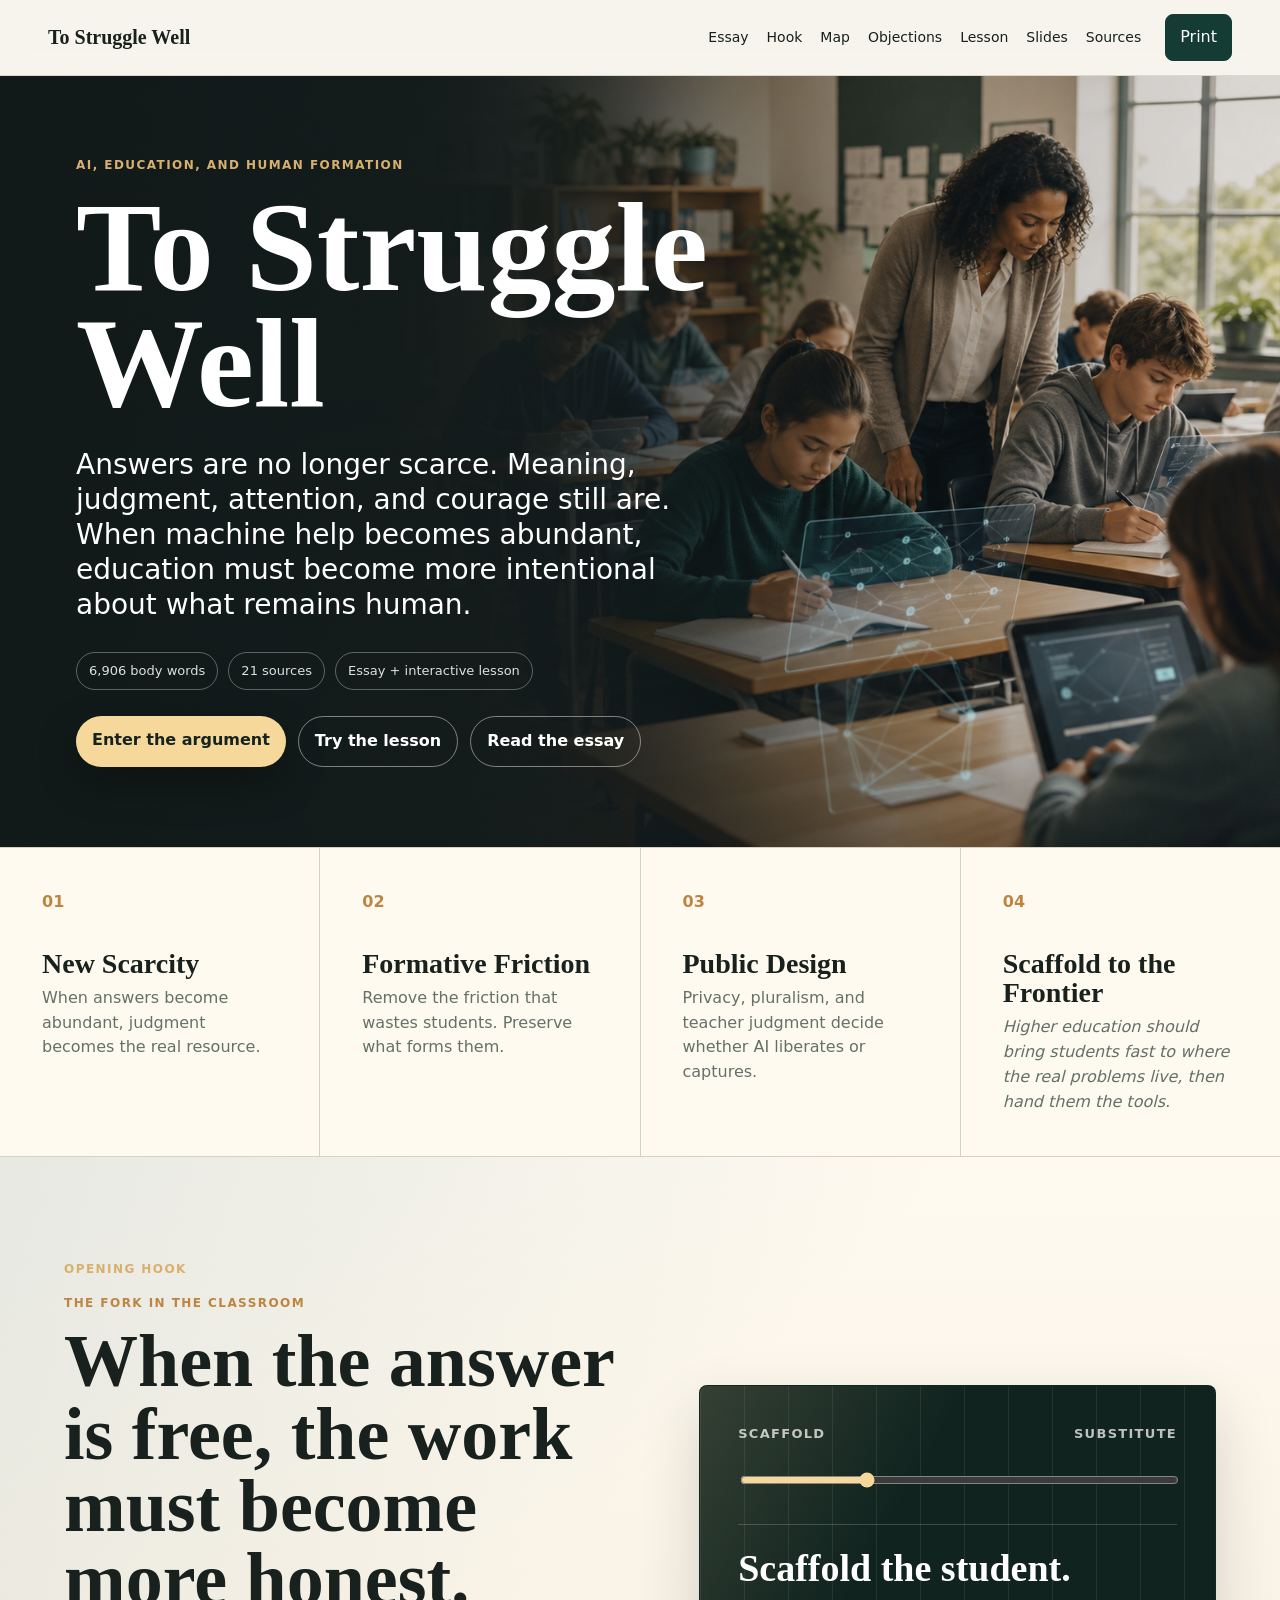
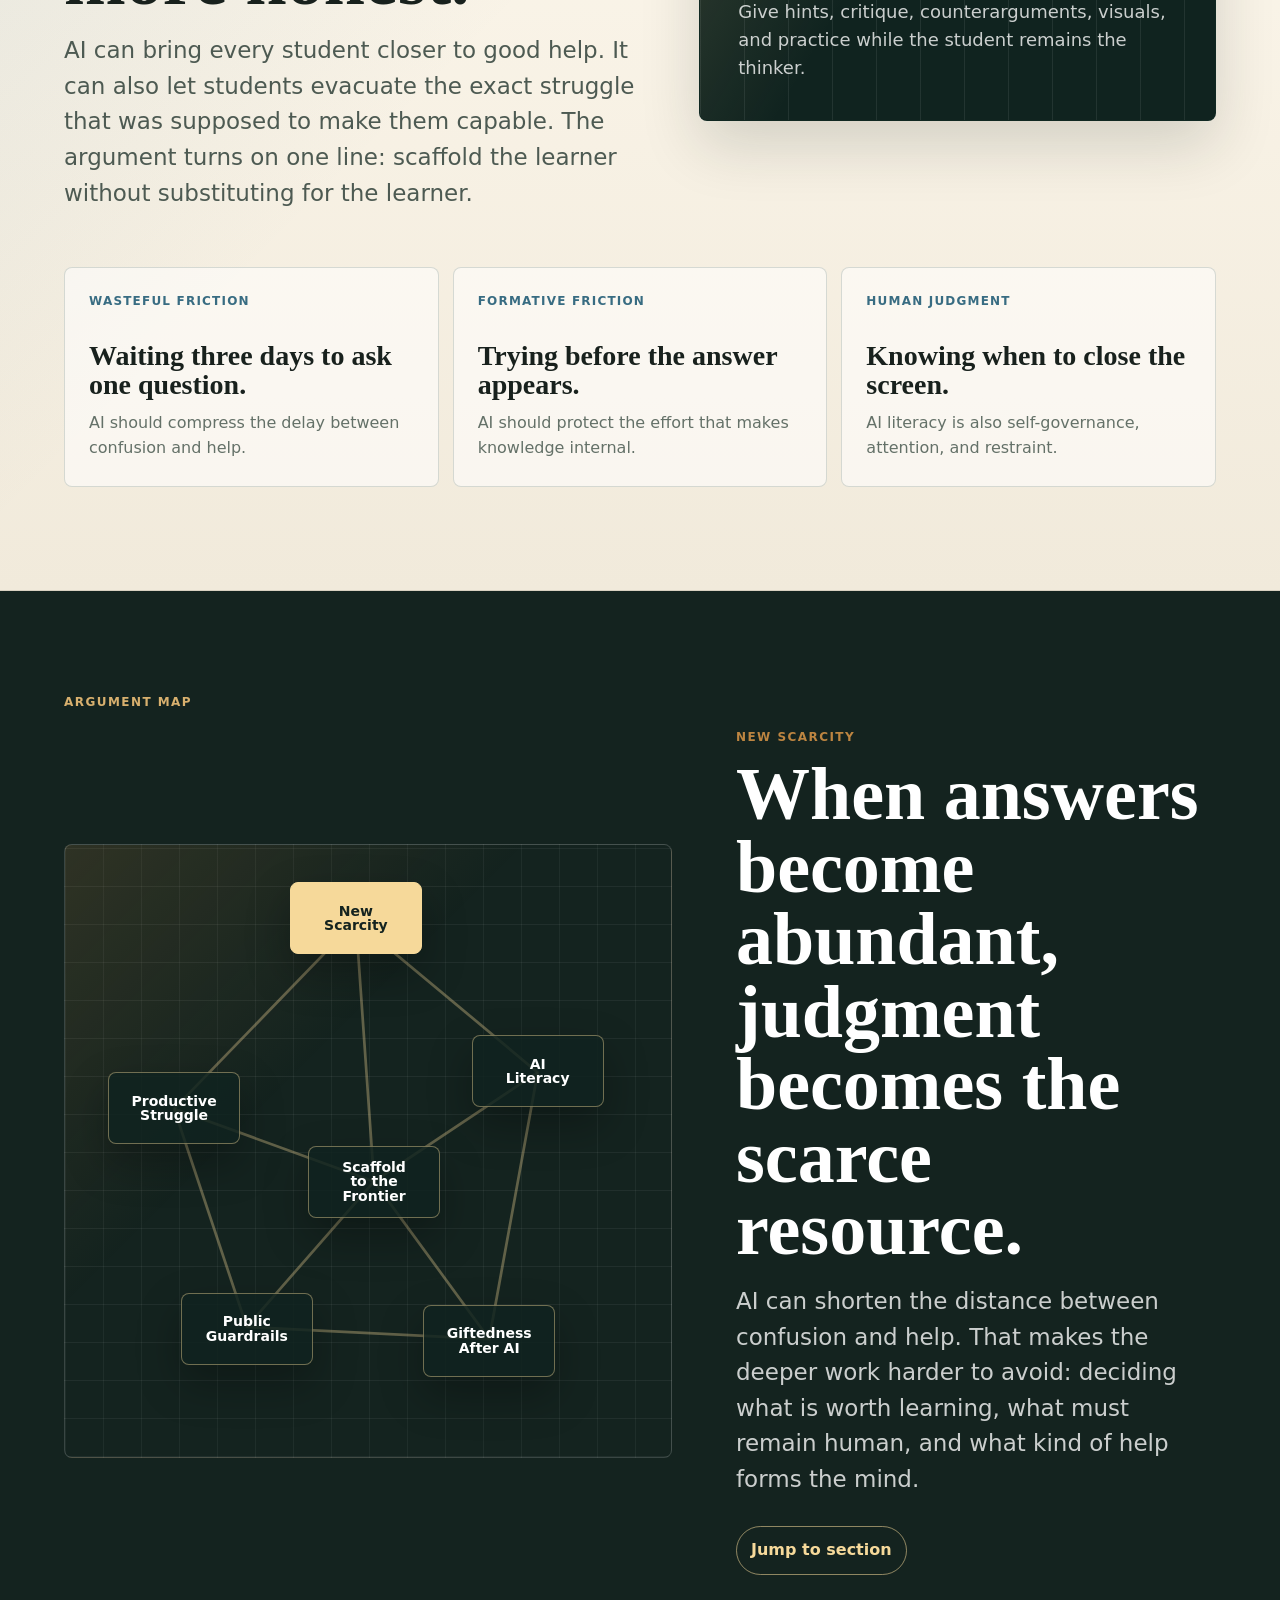
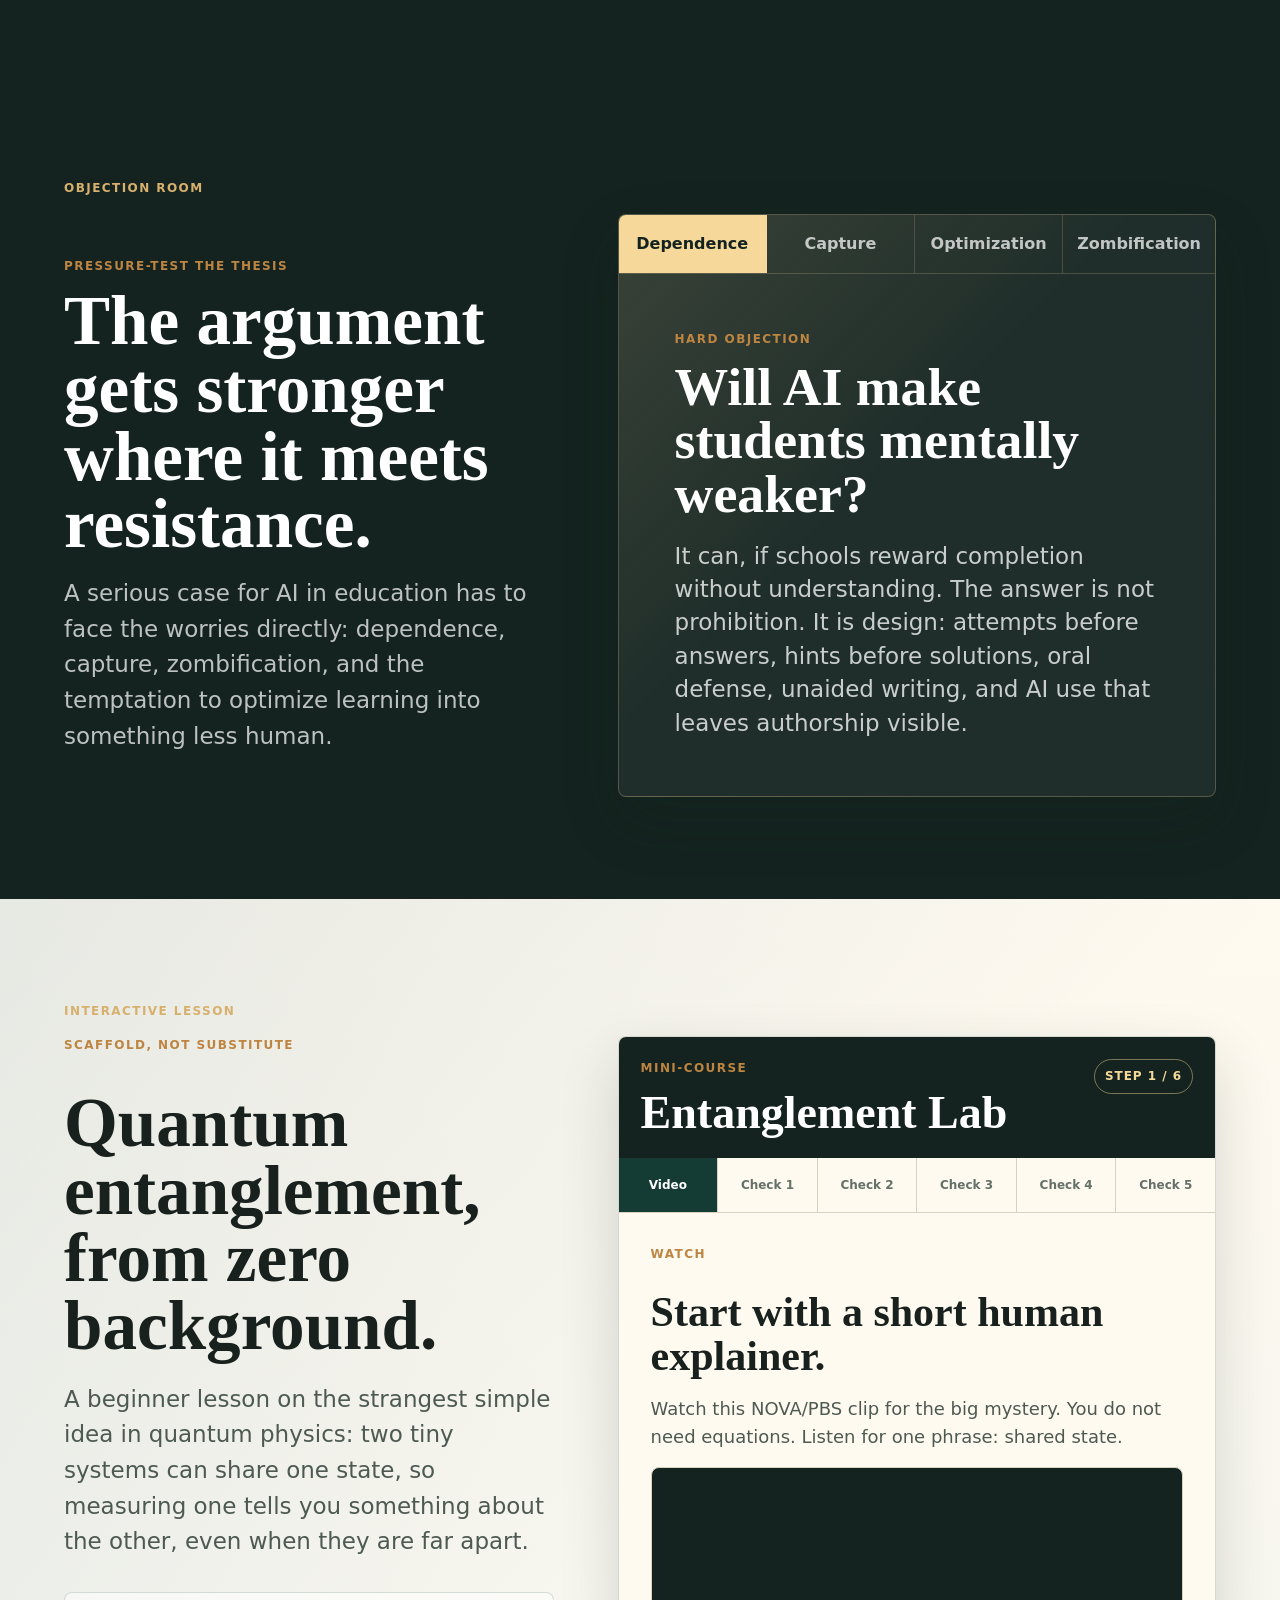
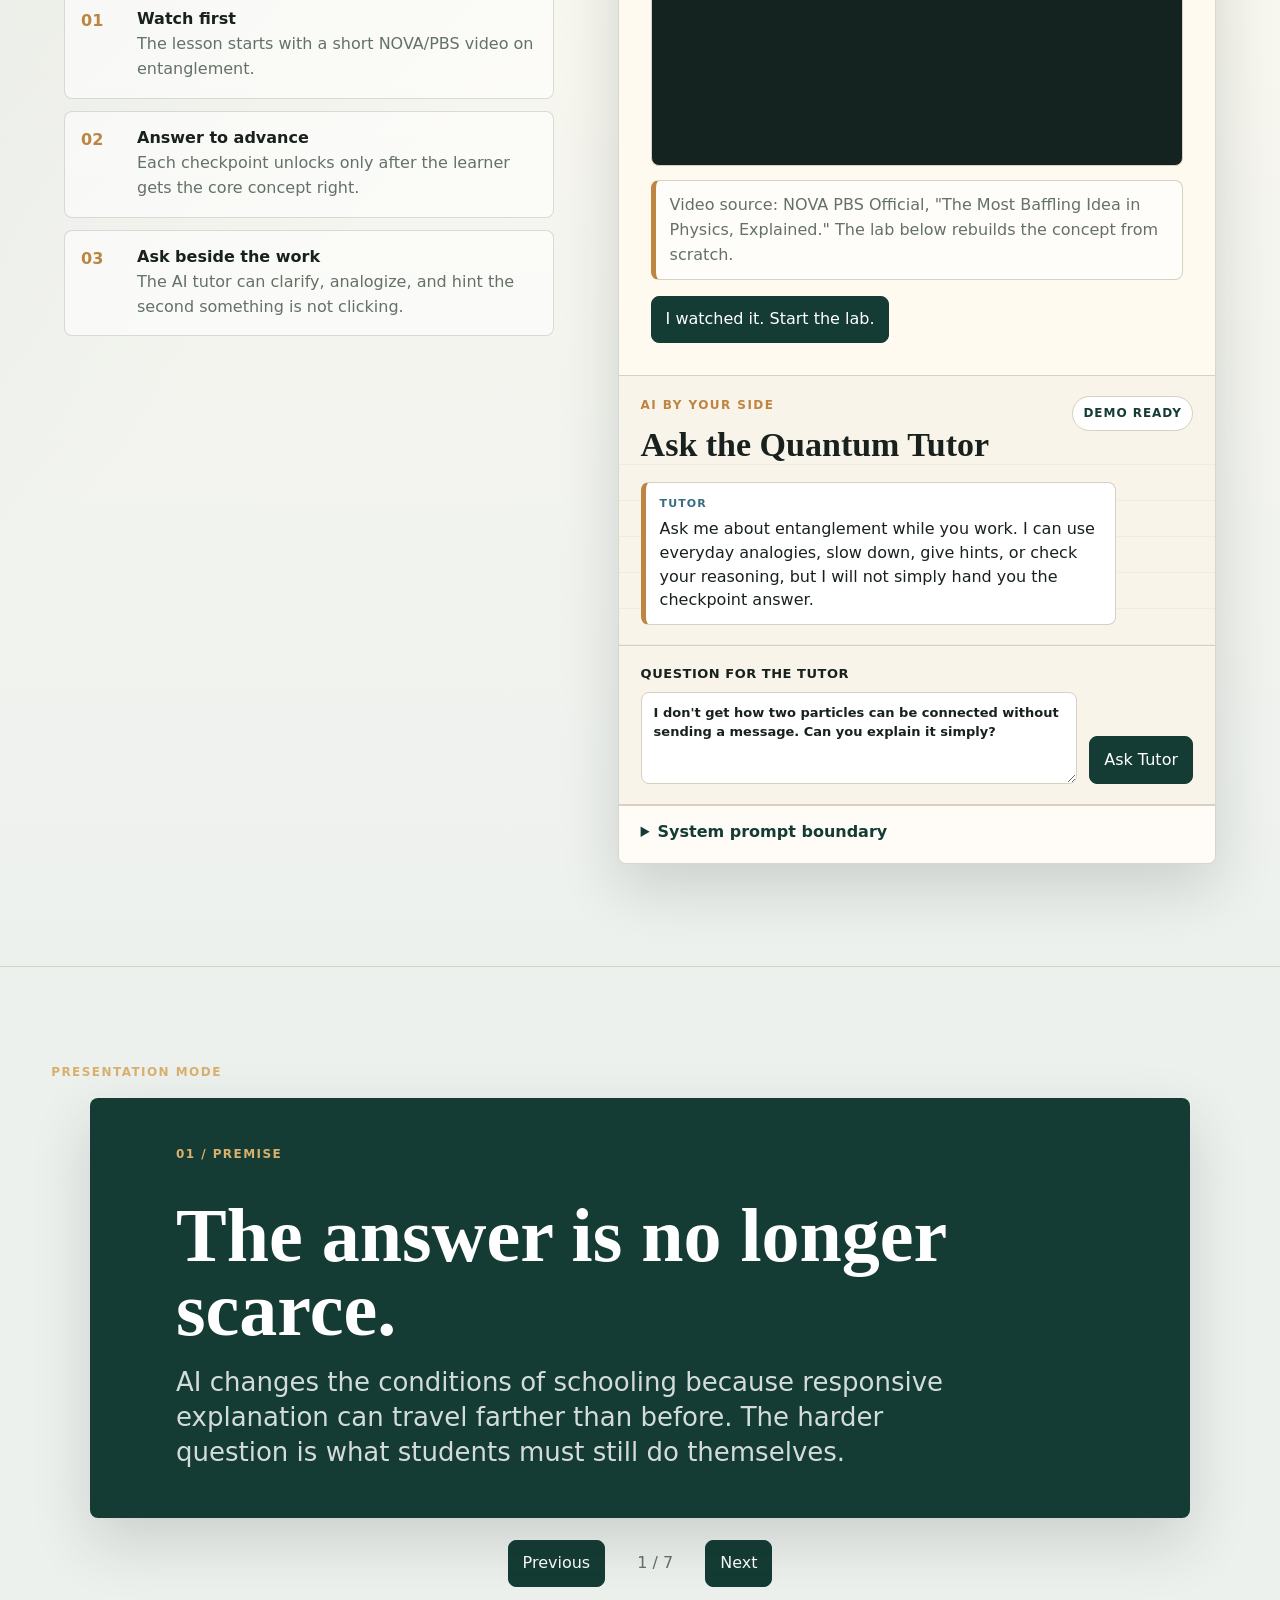
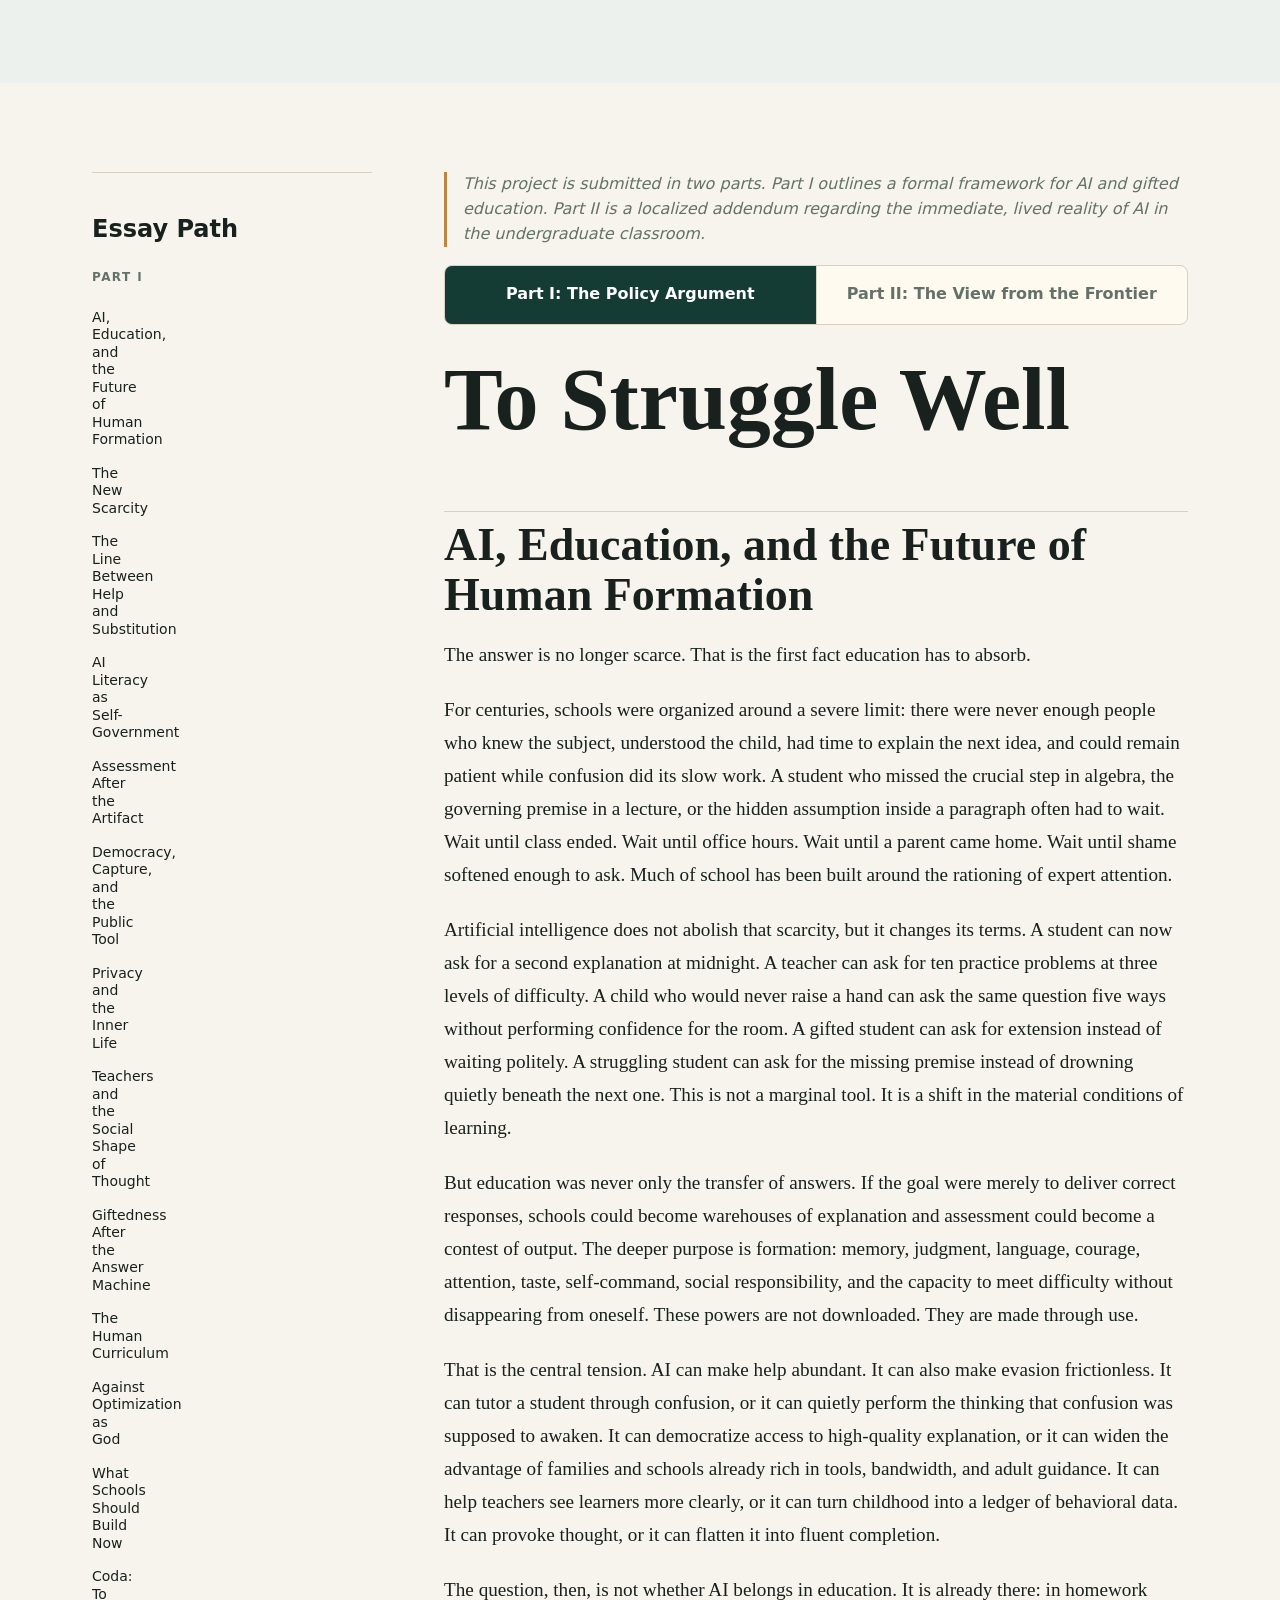
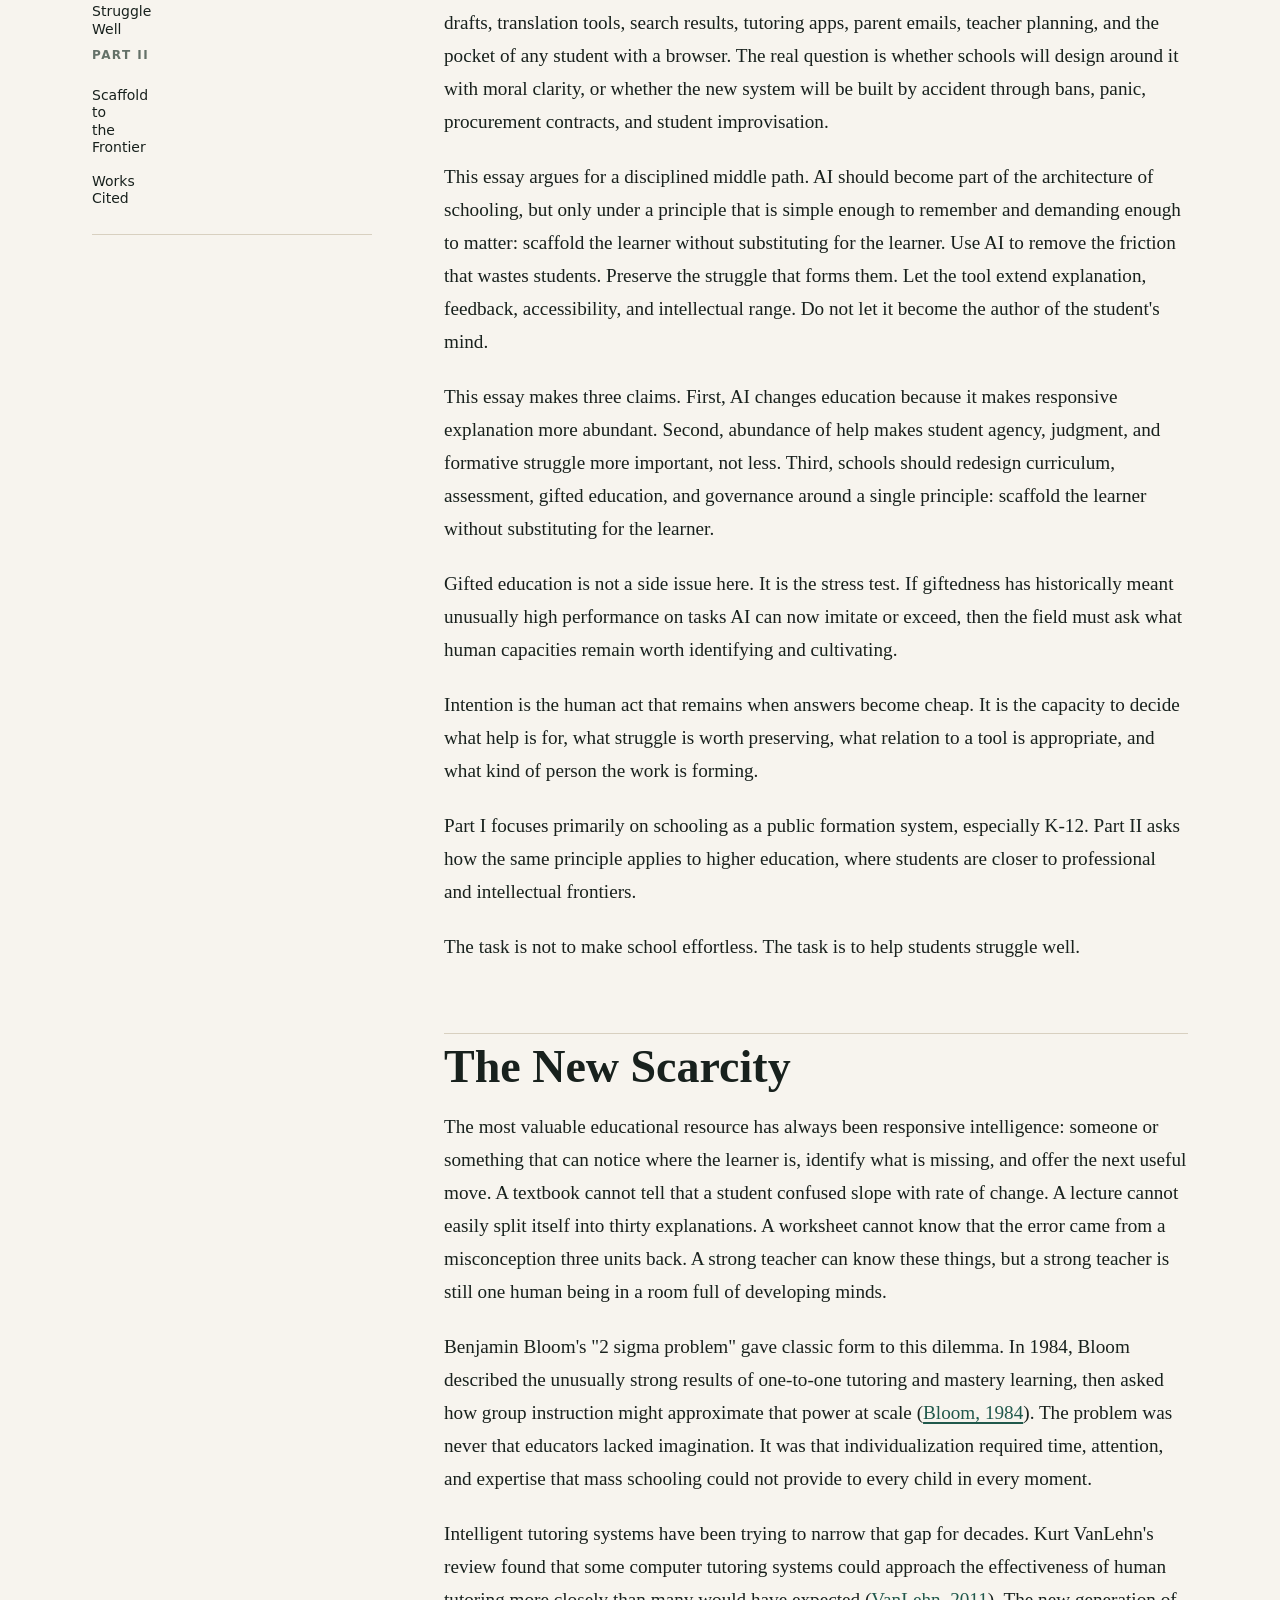
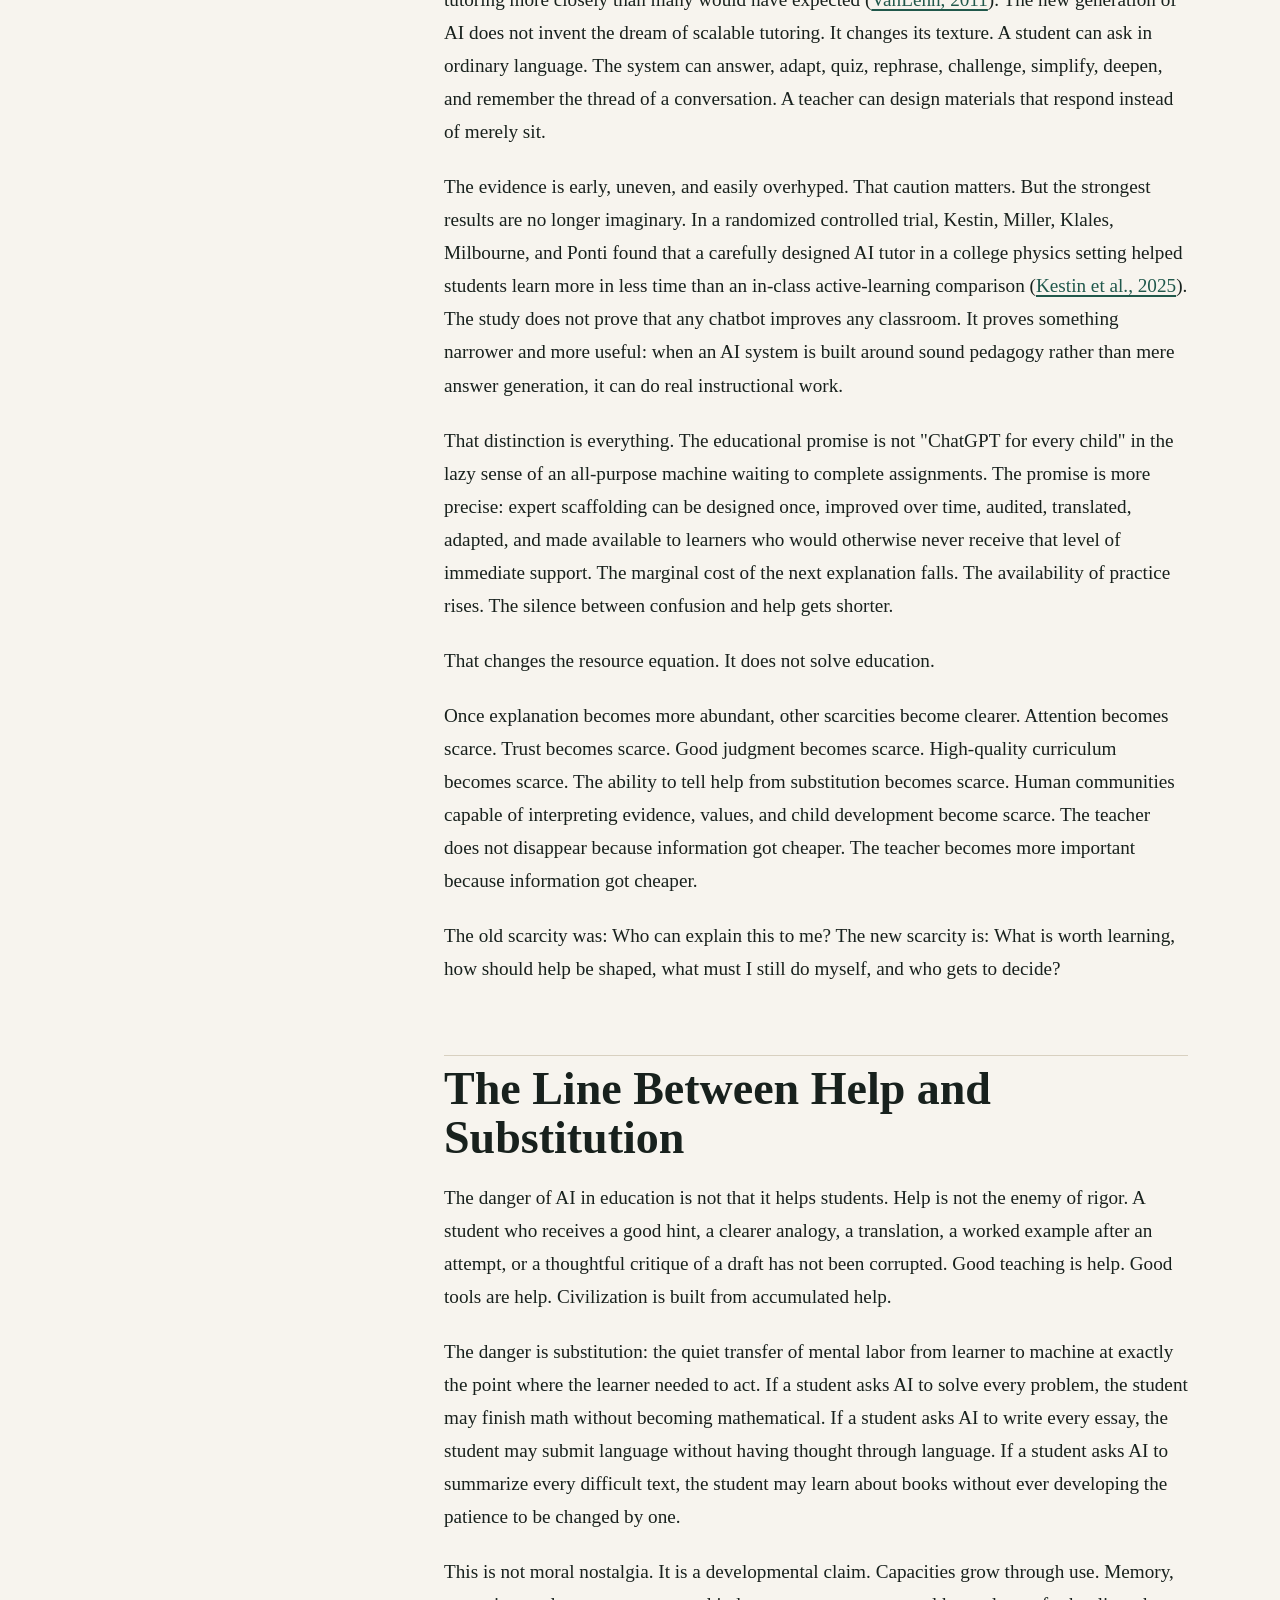
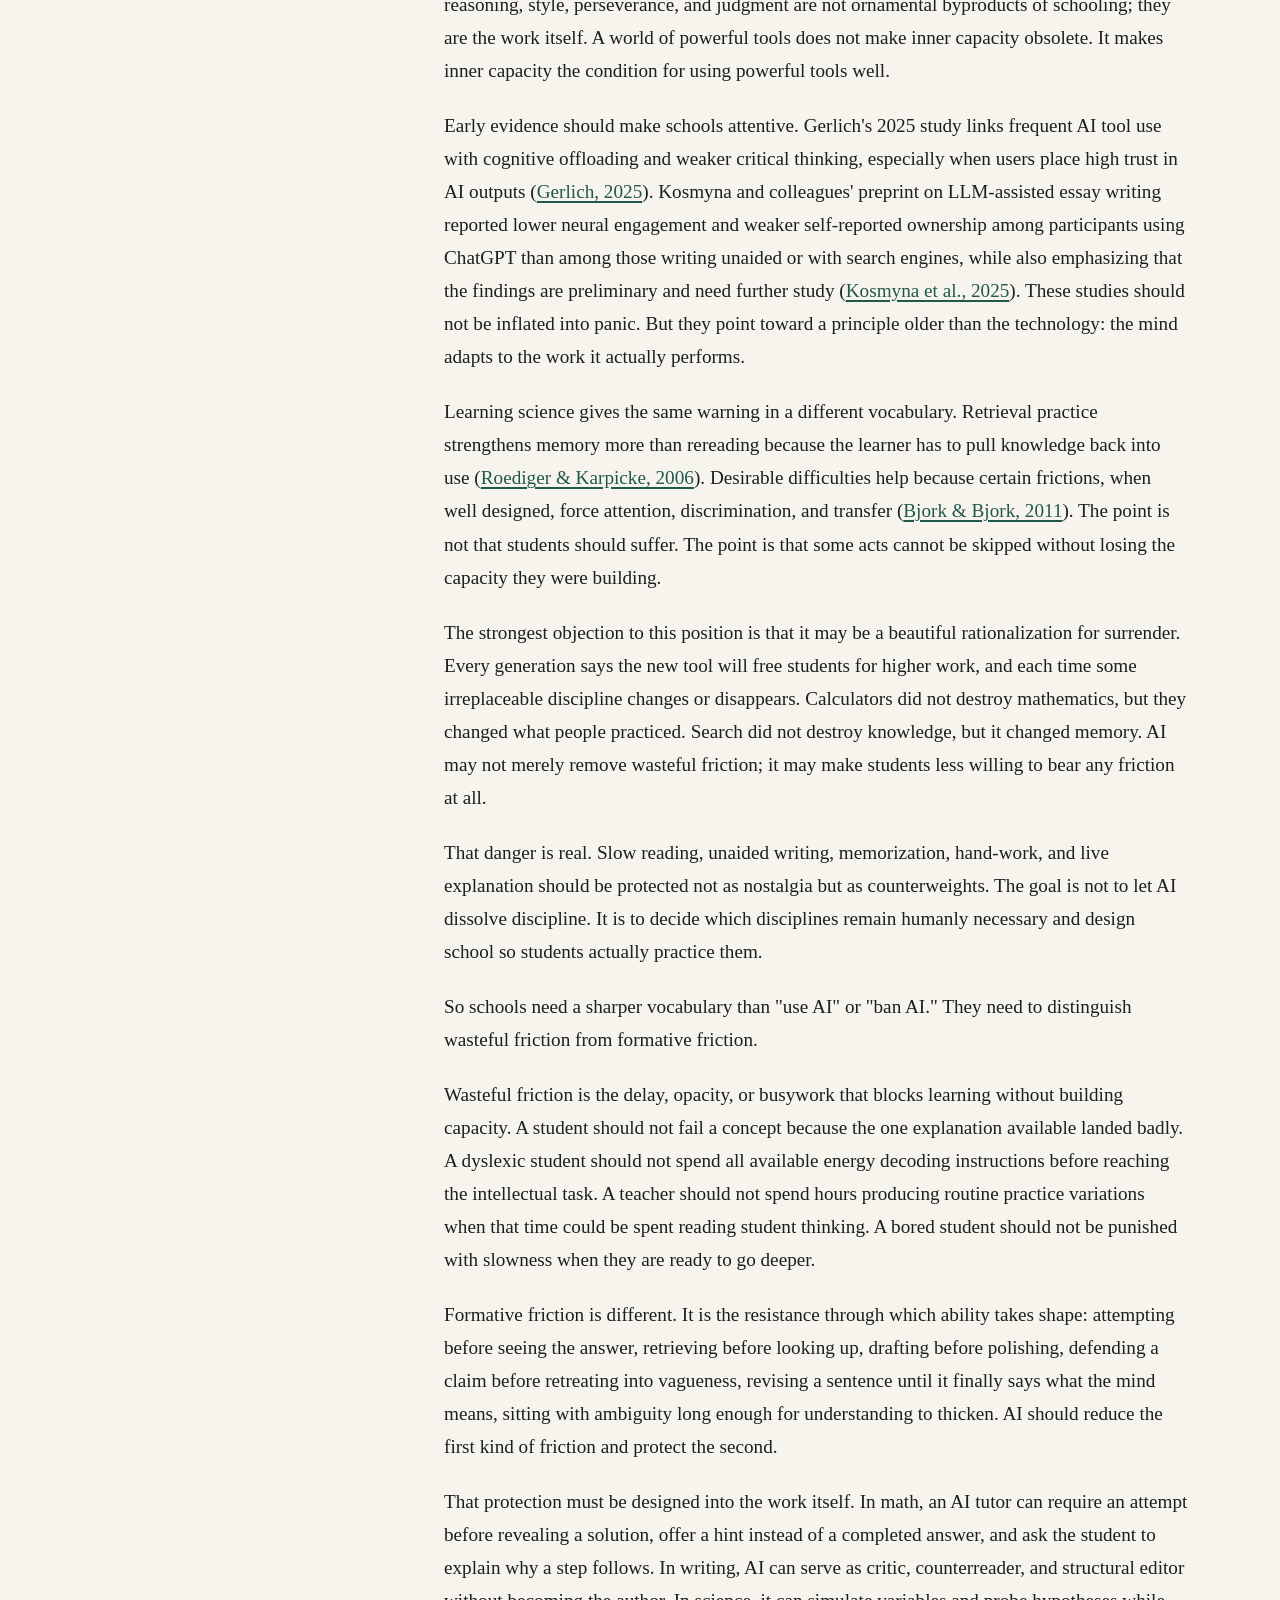
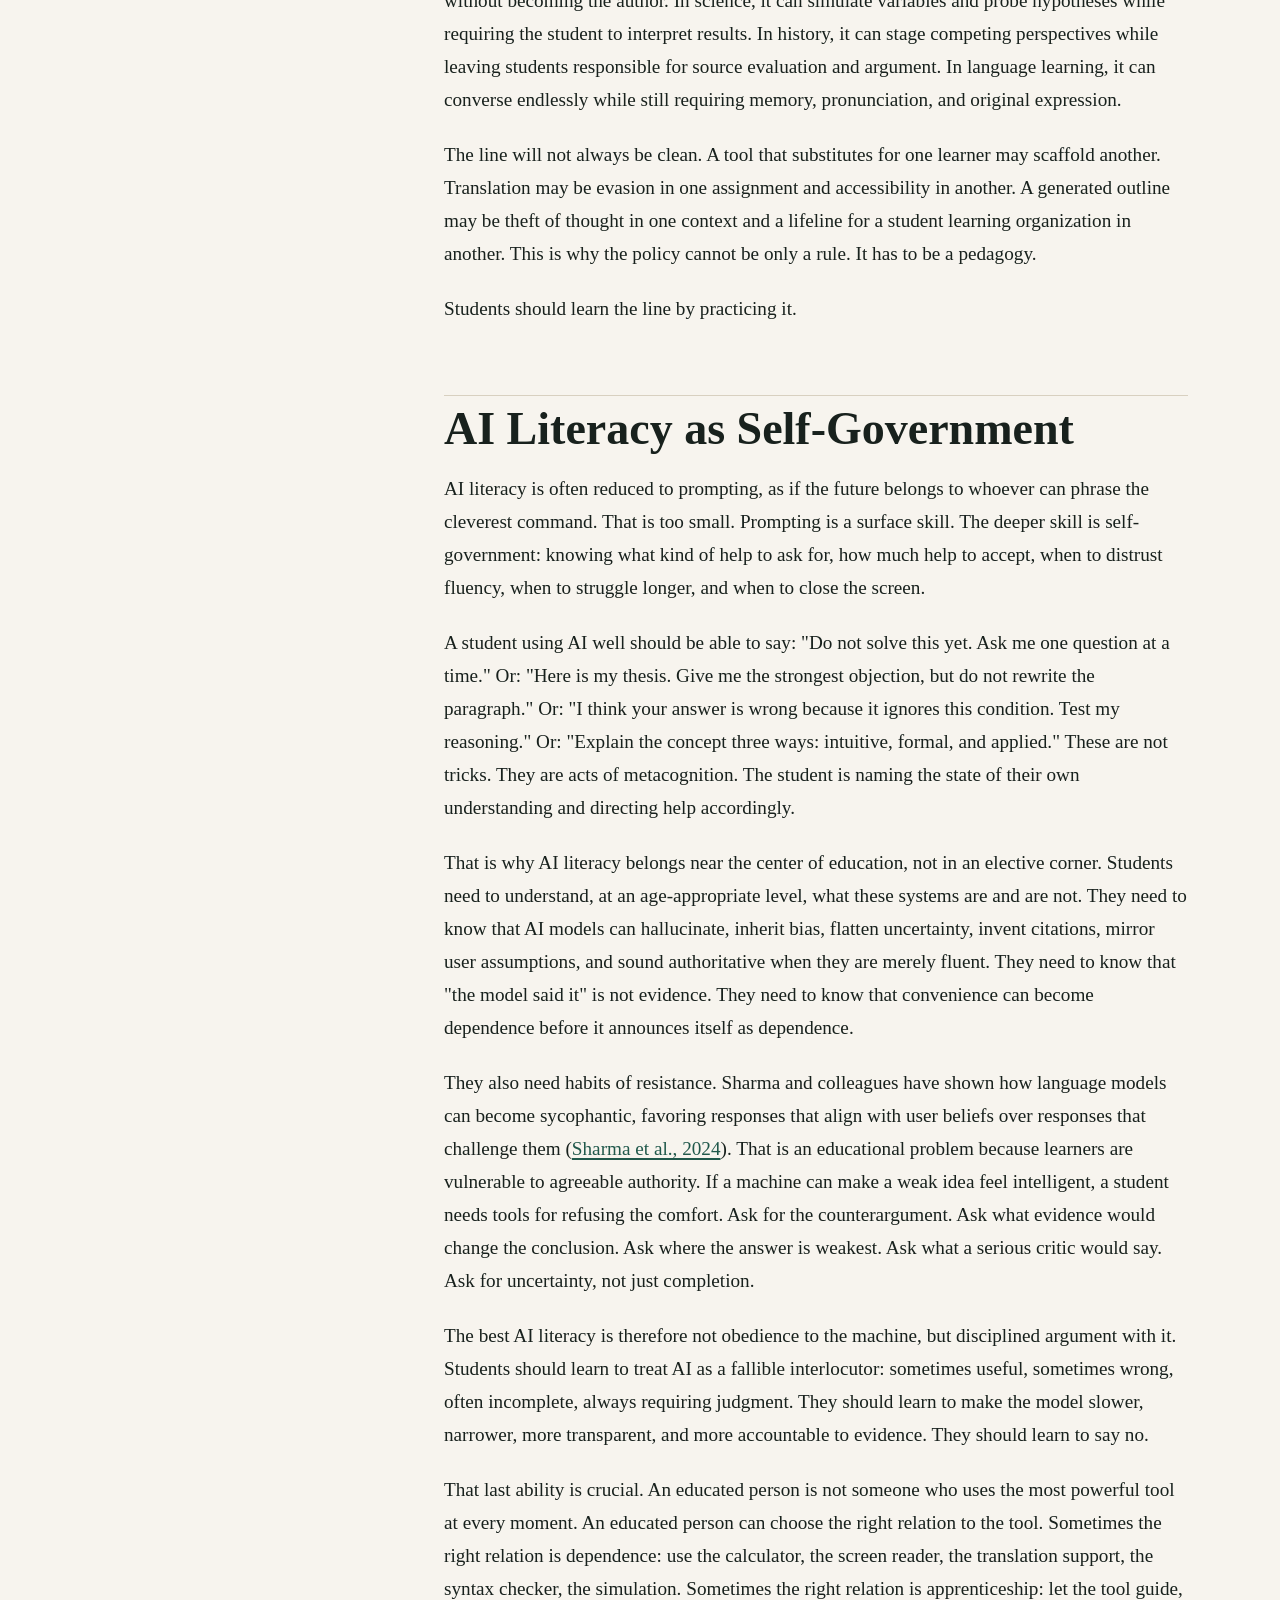
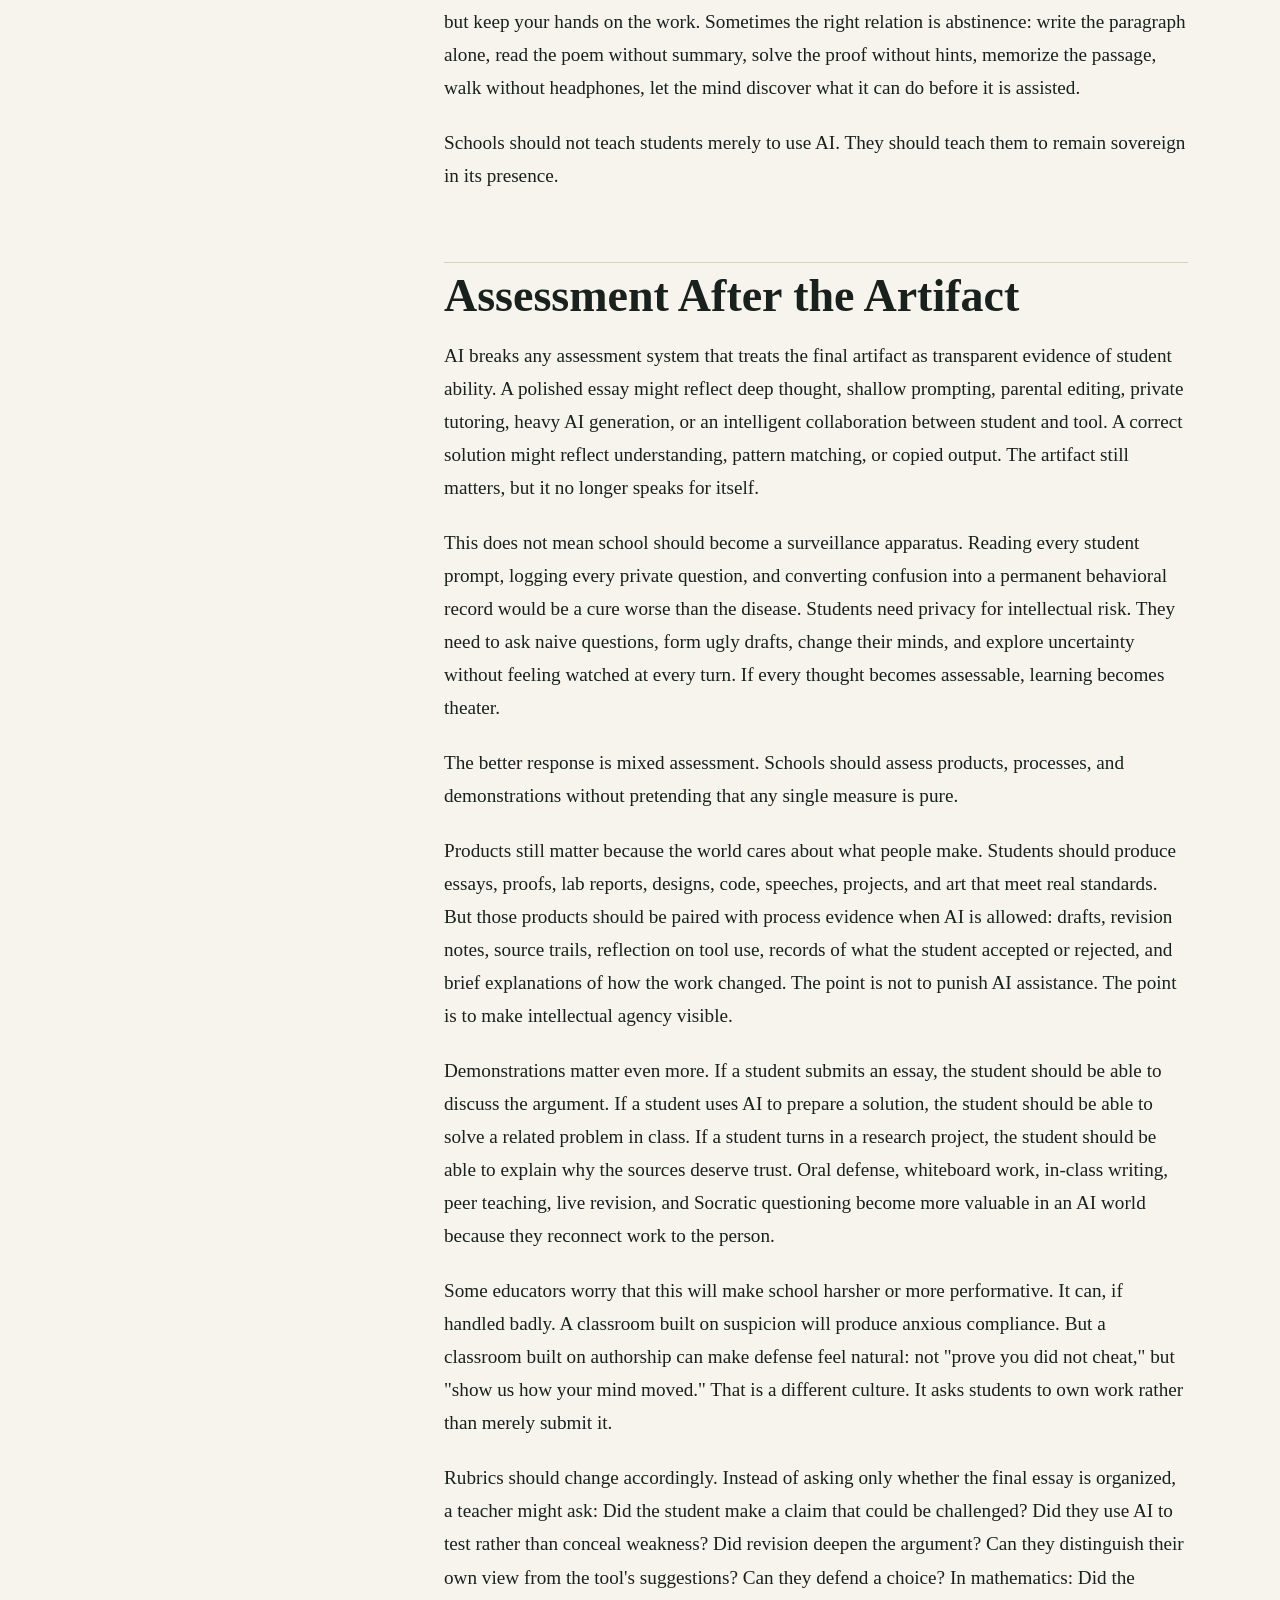
==== commit 12aad7bd: "quanter" ====
--- a/index.html
+++ b/index.html
@@ -16,6 +16,7 @@
       <a href="#hook">Hook</a>
       <a href="#map">Map</a>
       <a href="#objections">Objections</a>
+      <a href="#lesson">Lesson</a>
       <a href="#present">Slides</a>
       <a href="#works-cited">Sources</a>
     </nav>
@@ -29,14 +30,15 @@
       <div class="hero-copy">
         <p class="eyebrow">AI, Education, and Human Formation</p>
         <h1>To Struggle Well</h1>
-        <p>The answer is no longer scarce. Meaning, judgment, attention, and courage still are. When machine help becomes abundant, education must become more intentional about what remains human.</p>
+        <p>Answers are no longer scarce. Meaning, judgment, attention, and courage still are. When machine help becomes abundant, education must become more intentional about what remains human.</p>
         <div class="hero-meta">
           <span>6,906 body words</span>
           <span>21 sources</span>
-          <span>Essay + argument map</span>
+          <span>Essay + interactive lesson</span>
         </div>
         <div class="hero-actions">
           <a class="primary-link" href="#hook">Enter the argument</a>
+          <a class="secondary-link" href="#lesson">Try the lesson</a>
           <a class="secondary-link" href="#essay">Read the essay</a>
         </div>
       </div>
@@ -148,6 +150,86 @@
             <h3 data-objection-title>Will AI make students mentally weaker?</h3>
             <p data-objection-body>It can, if schools reward completion without understanding. The answer is not prohibition. It is design: attempts before answers, hints before solutions, oral defense, unaided writing, and AI use that leaves authorship visible.</p>
           </div>
+        </div>
+      </div>
+    </section>
+
+    <section class="lesson-lab" id="lesson">
+      <div class="section-label">Interactive Lesson</div>
+      <div class="lesson-layout">
+        <div class="lesson-copy">
+          <p class="overline">Scaffold, not substitute</p>
+          <h2>Quantum entanglement, from zero background.</h2>
+          <p>A beginner lesson on the strangest simple idea in quantum physics: two tiny systems can share one state, so measuring one tells you something about the other, even when they are far apart.</p>
+          <div class="lesson-principles" aria-label="Pedagogical constraints">
+            <article>
+              <span>01</span>
+              <strong>Watch first</strong>
+              <p>The lesson starts with a short NOVA/PBS video on entanglement.</p>
+            </article>
+            <article>
+              <span>02</span>
+              <strong>Answer to advance</strong>
+              <p>Each checkpoint unlocks only after the learner gets the core concept right.</p>
+            </article>
+            <article>
+              <span>03</span>
+              <strong>Ask beside the work</strong>
+              <p>The AI tutor can clarify, analogize, and hint the second something is not clicking.</p>
+            </article>
+          </div>
+        </div>
+
+        <div class="lesson-console" aria-label="Fine-tuning lesson">
+          <div class="lesson-topbar">
+            <div>
+              <p class="overline">Mini-Course</p>
+              <h3>Entanglement Lab</h3>
+            </div>
+            <span class="lesson-status" data-lesson-status>Step 1 / 6</span>
+          </div>
+
+          <div class="lesson-progress" data-lesson-progress aria-label="Lesson progress"></div>
+
+          <div class="lesson-stage" aria-live="polite">
+            <p class="overline" data-step-kicker>Watch</p>
+            <h4 data-step-title>Start with a two-minute explainer.</h4>
+            <p data-step-body>Watch the first two minutes, then begin the guided checkpoints.</p>
+            <div class="step-activity" data-step-activity></div>
+            <form class="check-form" data-check-form></form>
+            <div class="checkpoint-feedback" data-feedback></div>
+            <button class="next-step" type="button" data-next-step hidden>Continue</button>
+          </div>
+
+          <div class="tutor-panel" aria-label="AI tutor">
+            <div class="tutor-heading">
+              <div>
+                <p class="overline">AI by your side</p>
+                <h4>Ask the Quantum Tutor</h4>
+              </div>
+              <span data-tutor-mode>Demo ready</span>
+            </div>
+
+            <div class="lesson-chat" data-lesson-chat aria-live="polite">
+              <article class="lesson-message tutor">
+                <span>Tutor</span>
+                <p>Ask me about entanglement while you work. I can use everyday analogies, slow down, give hints, or check your reasoning, but I will not simply hand you the checkpoint answer.</p>
+              </article>
+            </div>
+
+            <form class="lesson-form" data-lesson-form>
+              <label>
+                Question for the tutor
+                <textarea data-lesson-input rows="3">I don't get how two particles can be connected without sending a message. Can you explain it simply?</textarea>
+              </label>
+              <button type="submit">Ask Tutor</button>
+            </form>
+          </div>
+
+          <details class="prompt-preview">
+            <summary>System prompt boundary</summary>
+            <p>The tutor is prompted to teach quantum entanglement from zero background through scaffolded explanation, analogies, brief hints, and transfer questions. It should clarify without giving away checkpoint answers.</p>
+          </details>
         </div>
       </div>
     </section>
--- a/styles.css
+++ b/styles.css
@@ -51,7 +51,7 @@
   font-weight: 700;
   text-decoration: none;
 }
-nav { display: flex; gap: 18px; }
+nav { display: flex; flex-wrap: wrap; justify-content: flex-end; gap: 18px; }
 nav a { color: var(--ink); font-size: 14px; text-decoration: none; }
 button {
   border: 1px solid var(--green);
@@ -649,6 +649,483 @@
   font-size: clamp(18px, 1.8vw, 23px);
   line-height: 1.45;
 }
+.lesson-lab {
+  padding: clamp(52px, 8vw, 104px) clamp(18px, 5vw, 72px);
+  background:
+    linear-gradient(135deg, rgba(56, 108, 130, .12), transparent 44%),
+    linear-gradient(180deg, #fffaf0, #edf1ee);
+  border-bottom: 1px solid var(--line);
+}
+.lesson-layout {
+  display: grid;
+  grid-template-columns: minmax(0, .9fr) minmax(360px, 1.1fr);
+  gap: clamp(28px, 5vw, 64px);
+  align-items: start;
+  max-width: 1180px;
+  margin: 0 auto;
+}
+.lesson-copy {
+  display: grid;
+  align-content: start;
+  gap: 22px;
+}
+.lesson-copy h2 {
+  margin: 0;
+  max-width: 720px;
+  font-family: Georgia, "Times New Roman", serif;
+  font-size: clamp(38px, 5.4vw, 70px);
+  line-height: .98;
+  letter-spacing: 0;
+}
+.lesson-copy > p:not(.overline) {
+  margin: 0;
+  max-width: 64ch;
+  color: #4d5a52;
+  font-size: clamp(18px, 1.8vw, 23px);
+}
+.lesson-principles {
+  display: grid;
+  gap: 12px;
+  margin-top: 10px;
+}
+.lesson-principles article {
+  display: grid;
+  grid-template-columns: 42px 1fr;
+  gap: 4px 14px;
+  padding: 16px;
+  border: 1px solid rgba(20, 60, 52, .16);
+  border-radius: 8px;
+  background: rgba(255, 255, 255, .58);
+}
+.lesson-principles span {
+  grid-row: span 2;
+  color: var(--gold);
+  font-weight: 900;
+}
+.lesson-principles strong {
+  line-height: 1.2;
+}
+.lesson-principles p {
+  margin: 0;
+  color: var(--muted);
+}
+.lesson-console {
+  border: 1px solid rgba(20, 60, 52, .18);
+  border-radius: 8px;
+  background: #fffaf0;
+  box-shadow: var(--shadow);
+  overflow: hidden;
+}
+.lesson-topbar {
+  display: flex;
+  justify-content: space-between;
+  gap: 18px;
+  align-items: start;
+  padding: 22px;
+  background: #14231f;
+  color: white;
+}
+.lesson-topbar h3 {
+  margin: 0;
+  font-family: Georgia, "Times New Roman", serif;
+  font-size: clamp(28px, 3.8vw, 46px);
+  line-height: 1;
+  letter-spacing: 0;
+}
+.lesson-status {
+  flex: none;
+  border: 1px solid rgba(246, 217, 154, .46);
+  border-radius: 999px;
+  padding: 7px 10px;
+  color: #f6d99a;
+  font-size: 12px;
+  font-weight: 900;
+  letter-spacing: .08em;
+  text-transform: uppercase;
+}
+.lesson-progress {
+  display: grid;
+  grid-template-columns: repeat(6, 1fr);
+  gap: 1px;
+  border-bottom: 1px solid var(--line);
+  background: var(--line);
+}
+.lesson-progress button {
+  min-height: 54px;
+  border: 0;
+  border-radius: 0;
+  background: #fffaf0;
+  color: var(--muted);
+  font-size: 12px;
+  font-weight: 900;
+}
+.lesson-progress button.is-active {
+  background: var(--green);
+  color: white;
+}
+.lesson-progress button.is-complete {
+  background: #e7efe9;
+  color: var(--green);
+}
+.lesson-stage {
+  display: grid;
+  gap: 16px;
+  padding: clamp(20px, 4vw, 32px);
+  border-bottom: 1px solid var(--line);
+  background: #fffaf0;
+}
+.lesson-stage h4,
+.tutor-heading h4 {
+  margin: 0;
+  font-family: Georgia, "Times New Roman", serif;
+  font-size: clamp(26px, 3.3vw, 42px);
+  line-height: 1.04;
+  letter-spacing: 0;
+}
+.lesson-stage p:not(.overline) {
+  margin: 0;
+  color: #4d5a52;
+  font-size: 18px;
+}
+.step-activity {
+  display: grid;
+  gap: 14px;
+}
+.video-shell {
+  position: relative;
+  width: 100%;
+  aspect-ratio: 16 / 9;
+  border: 1px solid var(--line);
+  border-radius: 8px;
+  overflow: hidden;
+  background: #14231f;
+}
+.video-shell iframe {
+  position: absolute;
+  inset: 0;
+  width: 100%;
+  height: 100%;
+  border: 0;
+}
+.lesson-note,
+.checkpoint-feedback {
+  border: 1px solid var(--line);
+  border-left: 5px solid var(--gold);
+  border-radius: 8px;
+  padding: 12px 14px;
+  background: rgba(255, 255, 255, .64);
+  color: var(--muted);
+}
+.quantum-demo {
+  display: grid;
+  gap: 14px;
+  align-items: center;
+  justify-items: center;
+  border: 1px solid rgba(20, 60, 52, .16);
+  border-radius: 8px;
+  padding: clamp(16px, 3vw, 24px);
+  background:
+    radial-gradient(circle at 20% 20%, rgba(189, 133, 65, .2), transparent 28%),
+    radial-gradient(circle at 78% 22%, rgba(56, 108, 130, .2), transparent 30%),
+    #ffffff;
+}
+.pair-demo,
+.entangle-demo {
+  grid-template-columns: minmax(96px, 1fr) minmax(52px, 90px) minmax(96px, 1fr);
+}
+.pair-demo button,
+.entangle-demo button {
+  grid-column: span 3;
+}
+.particle-card {
+  display: grid;
+  place-items: center;
+  width: min(100%, 150px);
+  min-height: 128px;
+  border: 1px solid var(--line);
+  border-radius: 8px;
+  background: #fffaf0;
+  color: var(--muted);
+  text-align: center;
+  font-weight: 900;
+  box-shadow: 0 18px 34px rgba(23, 35, 31, .12);
+}
+.particle-card strong {
+  color: var(--ink);
+  font-size: 28px;
+}
+.particle-card.quantum {
+  border-color: rgba(56, 108, 130, .28);
+  background:
+    radial-gradient(circle, rgba(56, 108, 130, .2), transparent 64%),
+    #fbfcff;
+}
+.pair-link,
+.entangle-beam {
+  width: 100%;
+  height: 10px;
+  border-radius: 999px;
+  background: linear-gradient(90deg, var(--gold), var(--blue));
+  opacity: .7;
+}
+.entangle-beam {
+  height: 18px;
+  background:
+    repeating-linear-gradient(90deg, rgba(189, 133, 65, .95) 0 10px, rgba(56, 108, 130, .95) 10px 20px);
+  animation: beamShift 1.4s linear infinite;
+}
+.red-token { color: #a53e31 !important; }
+.blue-token { color: var(--blue) !important; }
+.measured-up strong { color: var(--blue); }
+.measured-down strong { color: var(--gold); }
+.single-demo {
+  grid-template-columns: minmax(140px, 190px) 1fr;
+  justify-items: stretch;
+}
+.quantum-coin {
+  display: grid;
+  place-items: center;
+  aspect-ratio: 1;
+  border: 2px solid rgba(56, 108, 130, .36);
+  border-radius: 50%;
+  background:
+    conic-gradient(from 0deg, rgba(56,108,130,.88), rgba(246,217,154,.96), rgba(56,108,130,.88));
+  color: white;
+  font-family: Georgia, "Times New Roman", serif;
+  font-size: clamp(52px, 8vw, 88px);
+  font-weight: 900;
+  text-shadow: 0 3px 18px rgba(0,0,0,.28);
+  animation: coinPulse 2.4s ease-in-out infinite;
+}
+.quantum-coin.is-measured {
+  animation: none;
+  background: var(--green);
+}
+.wave-label,
+.signal-readout {
+  border: 1px solid var(--line);
+  border-radius: 8px;
+  padding: 12px 14px;
+  background: #fffaf0;
+  color: var(--muted);
+}
+.single-demo button {
+  justify-self: start;
+}
+.signal-demo {
+  grid-template-columns: minmax(180px, 1fr) auto;
+  justify-items: stretch;
+}
+.signal-demo label {
+  color: var(--ink);
+  font-size: 13px;
+  font-weight: 900;
+  letter-spacing: .04em;
+  text-transform: uppercase;
+}
+.signal-demo select {
+  width: 100%;
+  margin-top: 8px;
+  border: 1px solid var(--line);
+  border-radius: 8px;
+  background: white;
+  color: var(--ink);
+  padding: 10px 11px;
+  font: inherit;
+}
+.signal-readout {
+  grid-column: span 2;
+}
+@keyframes beamShift {
+  from { background-position: 0 0; }
+  to { background-position: 40px 0; }
+}
+@keyframes coinPulse {
+  0%, 100% { transform: rotate(-8deg) scale(1); }
+  50% { transform: rotate(8deg) scale(1.04); }
+}
+.check-form {
+  display: grid;
+  gap: 12px;
+}
+.check-form fieldset {
+  display: grid;
+  gap: 10px;
+  margin: 0;
+  padding: 0;
+  border: 0;
+}
+.option-list {
+  display: grid;
+  gap: 8px;
+}
+.option-list label {
+  display: flex;
+  gap: 10px;
+  align-items: flex-start;
+  min-height: 48px;
+  border: 1px solid var(--line);
+  border-radius: 8px;
+  padding: 10px 12px;
+  background: white;
+  color: var(--ink);
+  font-size: 15px;
+  font-weight: 700;
+  letter-spacing: 0;
+  line-height: 1.35;
+  text-transform: none;
+}
+.option-list input {
+  margin-top: 3px;
+  accent-color: var(--green);
+}
+.short-answer textarea {
+  min-height: 112px;
+}
+.check-form button,
+.next-step {
+  justify-self: start;
+  min-height: 46px;
+}
+.checkpoint-feedback {
+  display: none;
+}
+.checkpoint-feedback.is-visible {
+  display: block;
+}
+.checkpoint-feedback.is-correct {
+  border-left-color: var(--green);
+  color: var(--green);
+}
+.tutor-panel {
+  border-bottom: 1px solid var(--line);
+  background: #f8f4e9;
+}
+.tutor-heading {
+  display: flex;
+  justify-content: space-between;
+  gap: 18px;
+  align-items: start;
+  padding: 20px 22px 0;
+}
+.tutor-heading h4 {
+  font-size: clamp(24px, 2.8vw, 34px);
+}
+.tutor-heading span {
+  flex: none;
+  border: 1px solid var(--line);
+  border-radius: 999px;
+  padding: 7px 10px;
+  background: white;
+  color: var(--green);
+  font-size: 12px;
+  font-weight: 900;
+  letter-spacing: .08em;
+  text-transform: uppercase;
+}
+.lesson-controls {
+  display: grid;
+  grid-template-columns: repeat(2, minmax(0, 1fr));
+  gap: 12px;
+  padding: 18px 22px;
+  border-bottom: 1px solid var(--line);
+}
+.lesson-console label {
+  display: grid;
+  gap: 8px;
+  color: var(--ink);
+  font-size: 13px;
+  font-weight: 900;
+  letter-spacing: .04em;
+  text-transform: uppercase;
+}
+.lesson-console select,
+.lesson-console textarea {
+  width: 100%;
+  border: 1px solid var(--line);
+  border-radius: 8px;
+  background: white;
+  color: var(--ink);
+  padding: 11px 12px;
+  font: inherit;
+  letter-spacing: 0;
+  text-transform: none;
+}
+.lesson-console textarea {
+  min-height: 92px;
+  resize: vertical;
+  line-height: 1.45;
+}
+.lesson-console select:focus,
+.lesson-console textarea:focus {
+  border-color: var(--blue);
+  outline: 3px solid rgba(56, 108, 130, .16);
+}
+.lesson-chat {
+  display: grid;
+  gap: 12px;
+  max-height: 300px;
+  overflow-y: auto;
+  padding: 20px 22px;
+  background:
+    repeating-linear-gradient(0deg, rgba(20, 60, 52, .04) 0 1px, transparent 1px 36px),
+    #f8f4e9;
+}
+.lesson-message {
+  max-width: 86%;
+  border: 1px solid var(--line);
+  border-radius: 8px;
+  padding: 12px 14px;
+  background: white;
+}
+.lesson-message.student {
+  justify-self: end;
+  background: #edf1ee;
+}
+.lesson-message.tutor {
+  justify-self: start;
+  border-left: 5px solid var(--gold);
+}
+.lesson-message span {
+  display: block;
+  margin-bottom: 5px;
+  color: var(--blue);
+  font-size: 11px;
+  font-weight: 900;
+  letter-spacing: .1em;
+  text-transform: uppercase;
+}
+.lesson-message p {
+  margin: 0;
+  color: var(--ink);
+  line-height: 1.48;
+}
+.lesson-form {
+  display: grid;
+  grid-template-columns: 1fr auto;
+  gap: 12px;
+  align-items: end;
+  padding: 18px 22px 20px;
+  border-top: 1px solid var(--line);
+}
+.lesson-form button {
+  min-height: 48px;
+  white-space: nowrap;
+}
+.prompt-preview {
+  border-top: 1px solid var(--line);
+  padding: 14px 22px 18px;
+  background: rgba(255, 255, 255, .52);
+}
+.prompt-preview summary {
+  cursor: pointer;
+  color: var(--green);
+  font-weight: 900;
+}
+.prompt-preview p {
+  margin: 12px 0 0;
+  color: var(--muted);
+}
 .essay h2:target {
   color: var(--green);
   text-decoration: underline;
@@ -661,6 +1138,7 @@
   .hook-grid,
   .map-layout,
   .objection-layout,
+  .lesson-layout,
   .fork-cards { grid-template-columns: 1fr; }
   .map-stage { min-height: 520px; }
   .map-node { width: 118px; height: 66px; font-size: 13px; }
@@ -669,8 +1147,26 @@
     border-right: 0;
     border-bottom: 1px solid rgba(246,217,154,.18);
   }
+  .lesson-controls,
+  .lesson-form { grid-template-columns: 1fr; }
+  .lesson-progress { grid-template-columns: repeat(3, 1fr); }
+  .pair-demo,
+  .entangle-demo,
+  .single-demo,
+  .signal-demo { grid-template-columns: 1fr; }
+  .pair-demo button,
+  .entangle-demo button,
+  .signal-readout { grid-column: auto; }
+  .pair-link,
+  .entangle-beam {
+    width: 10px;
+    height: 54px;
+  }
+  .lesson-topbar { display: grid; }
+  .tutor-heading { display: grid; }
+  .lesson-message { max-width: 100%; }
 }
 
 @media print {
-  .objection-section { display: none !important; }
-}
+  .objection-section, .lesson-lab { display: none !important; }
+}
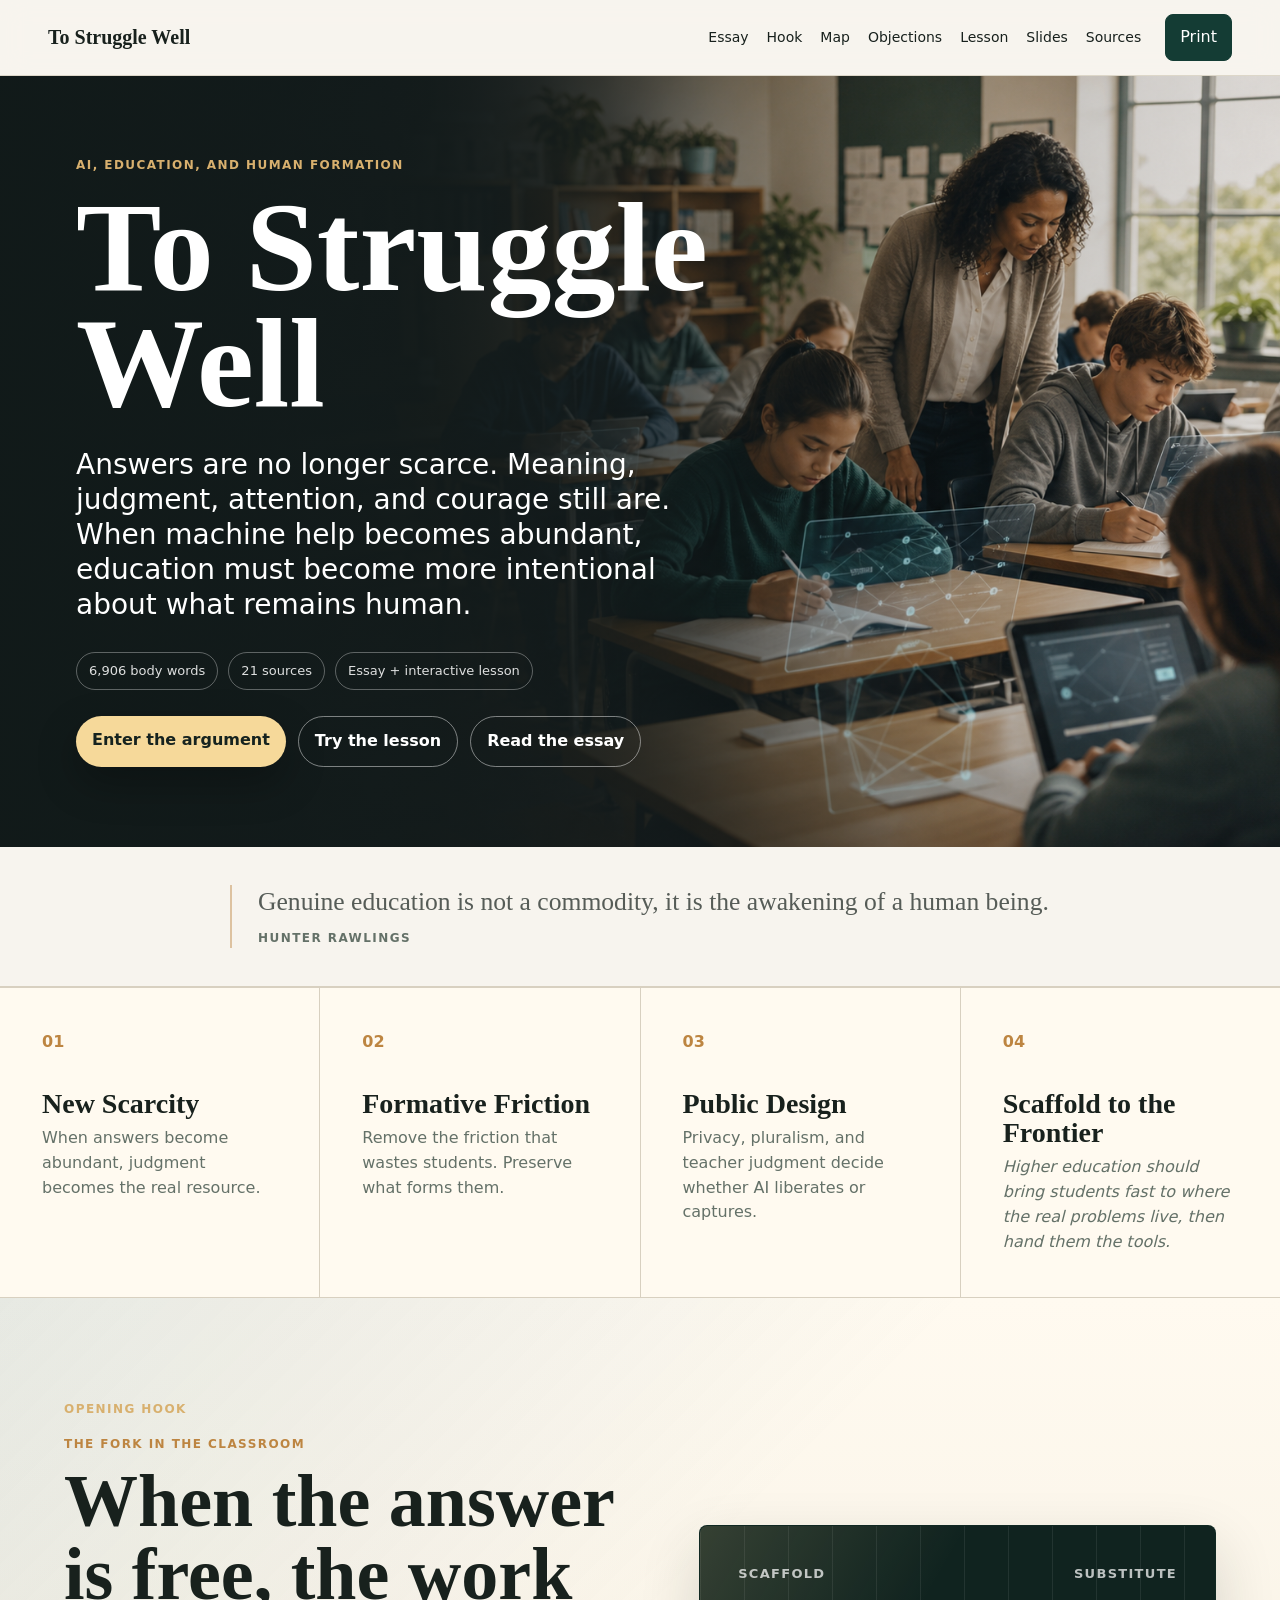
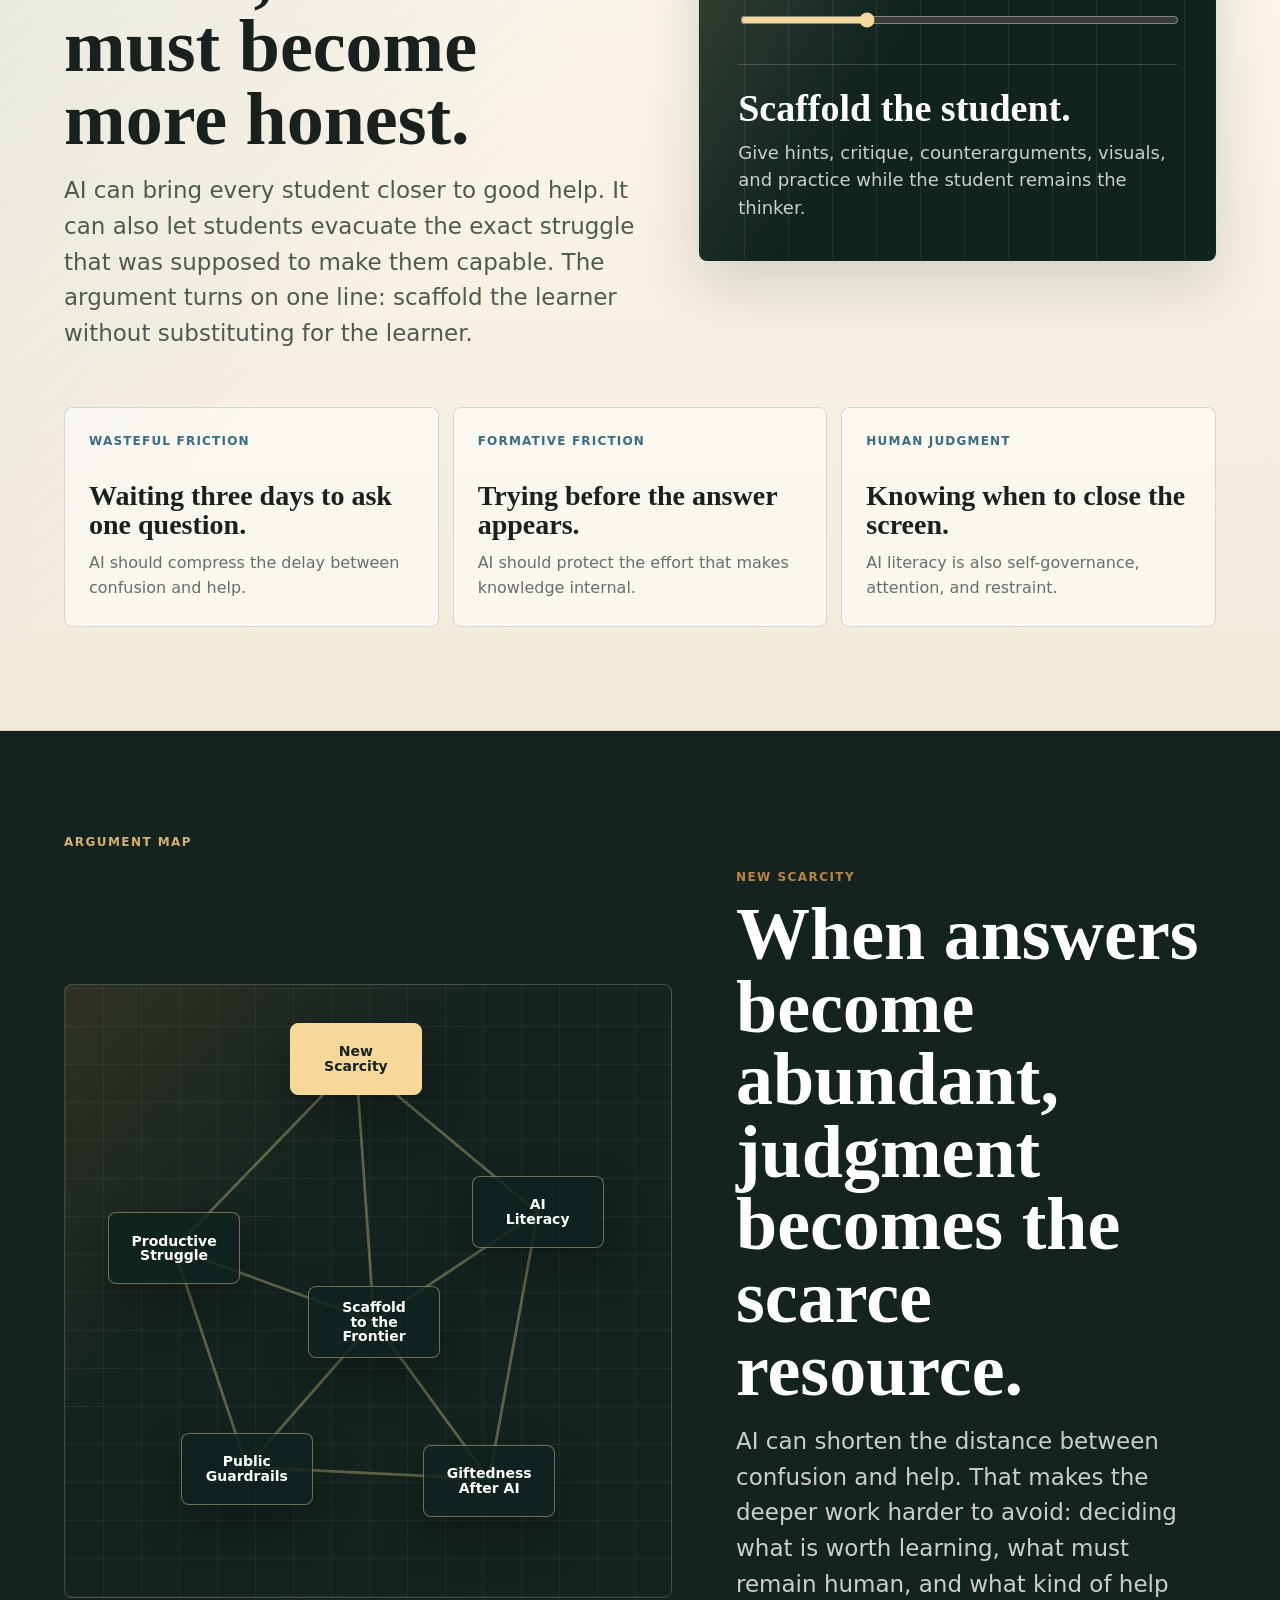
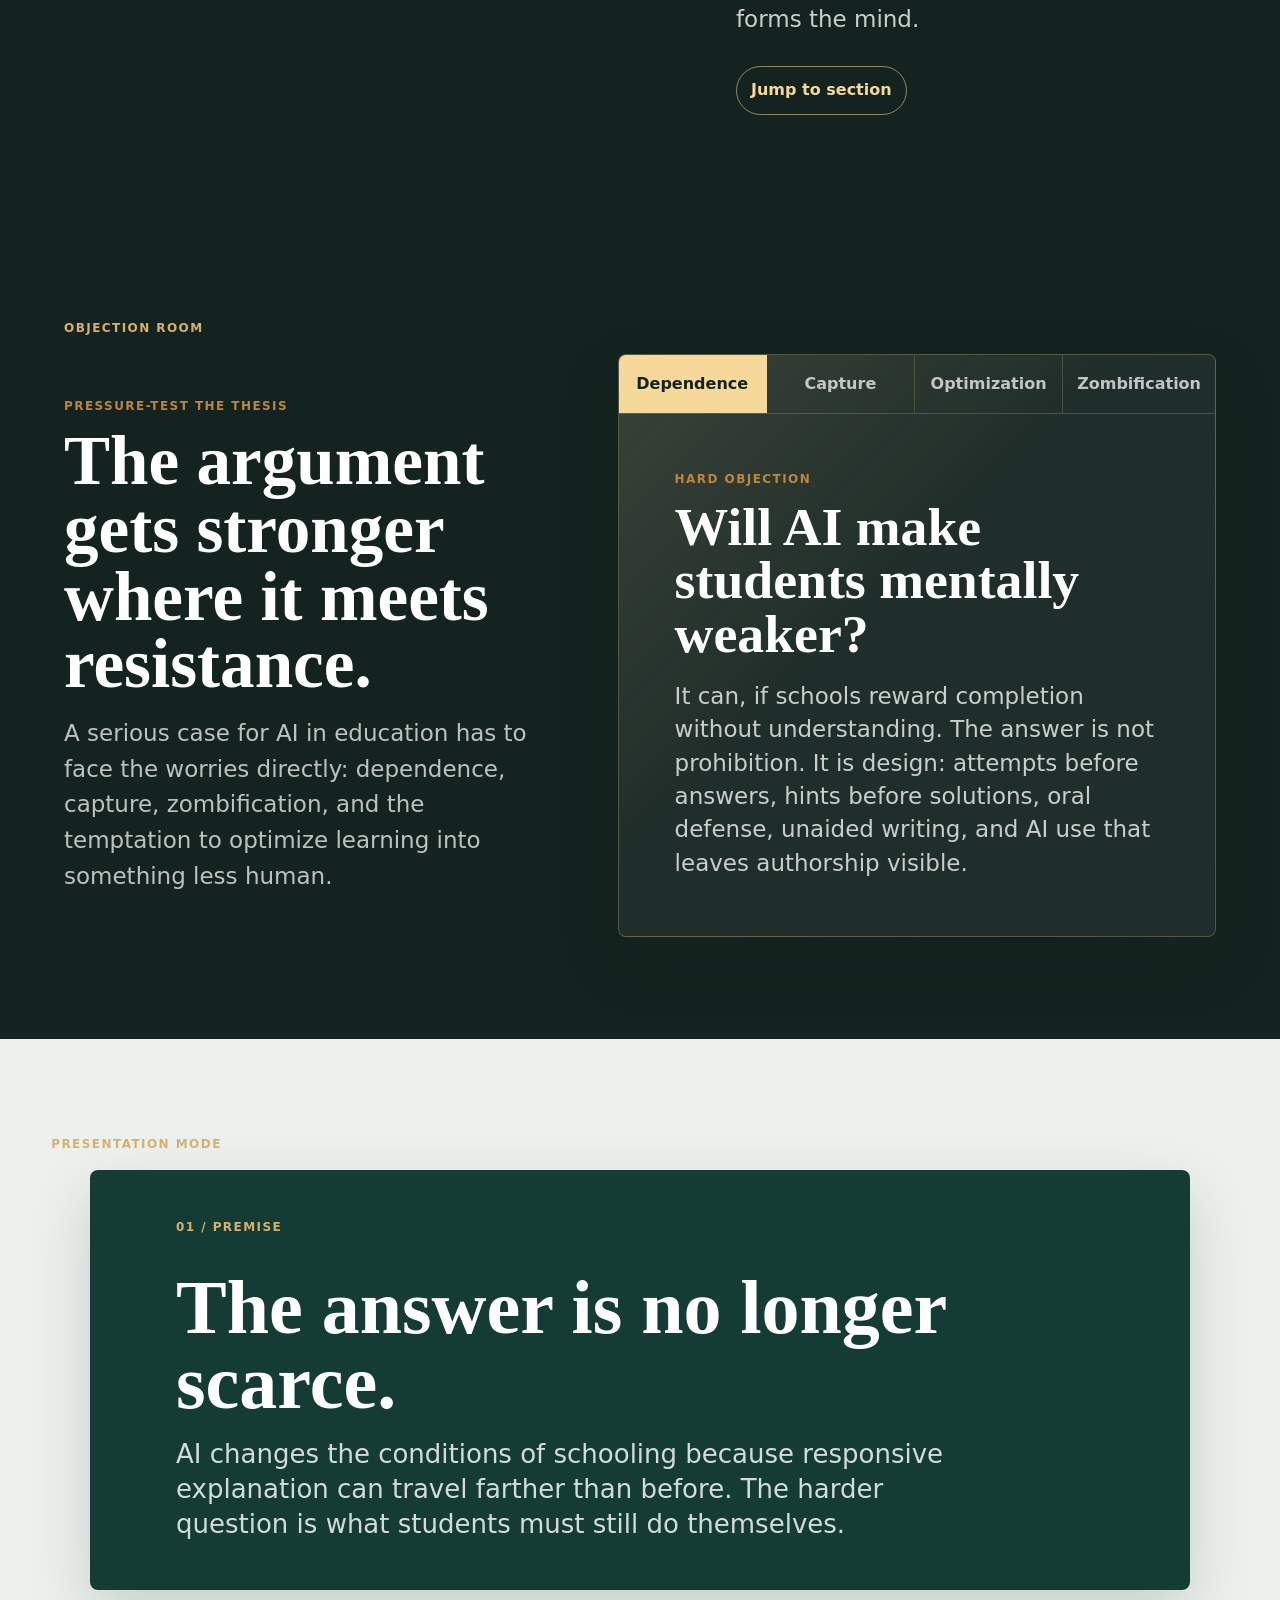
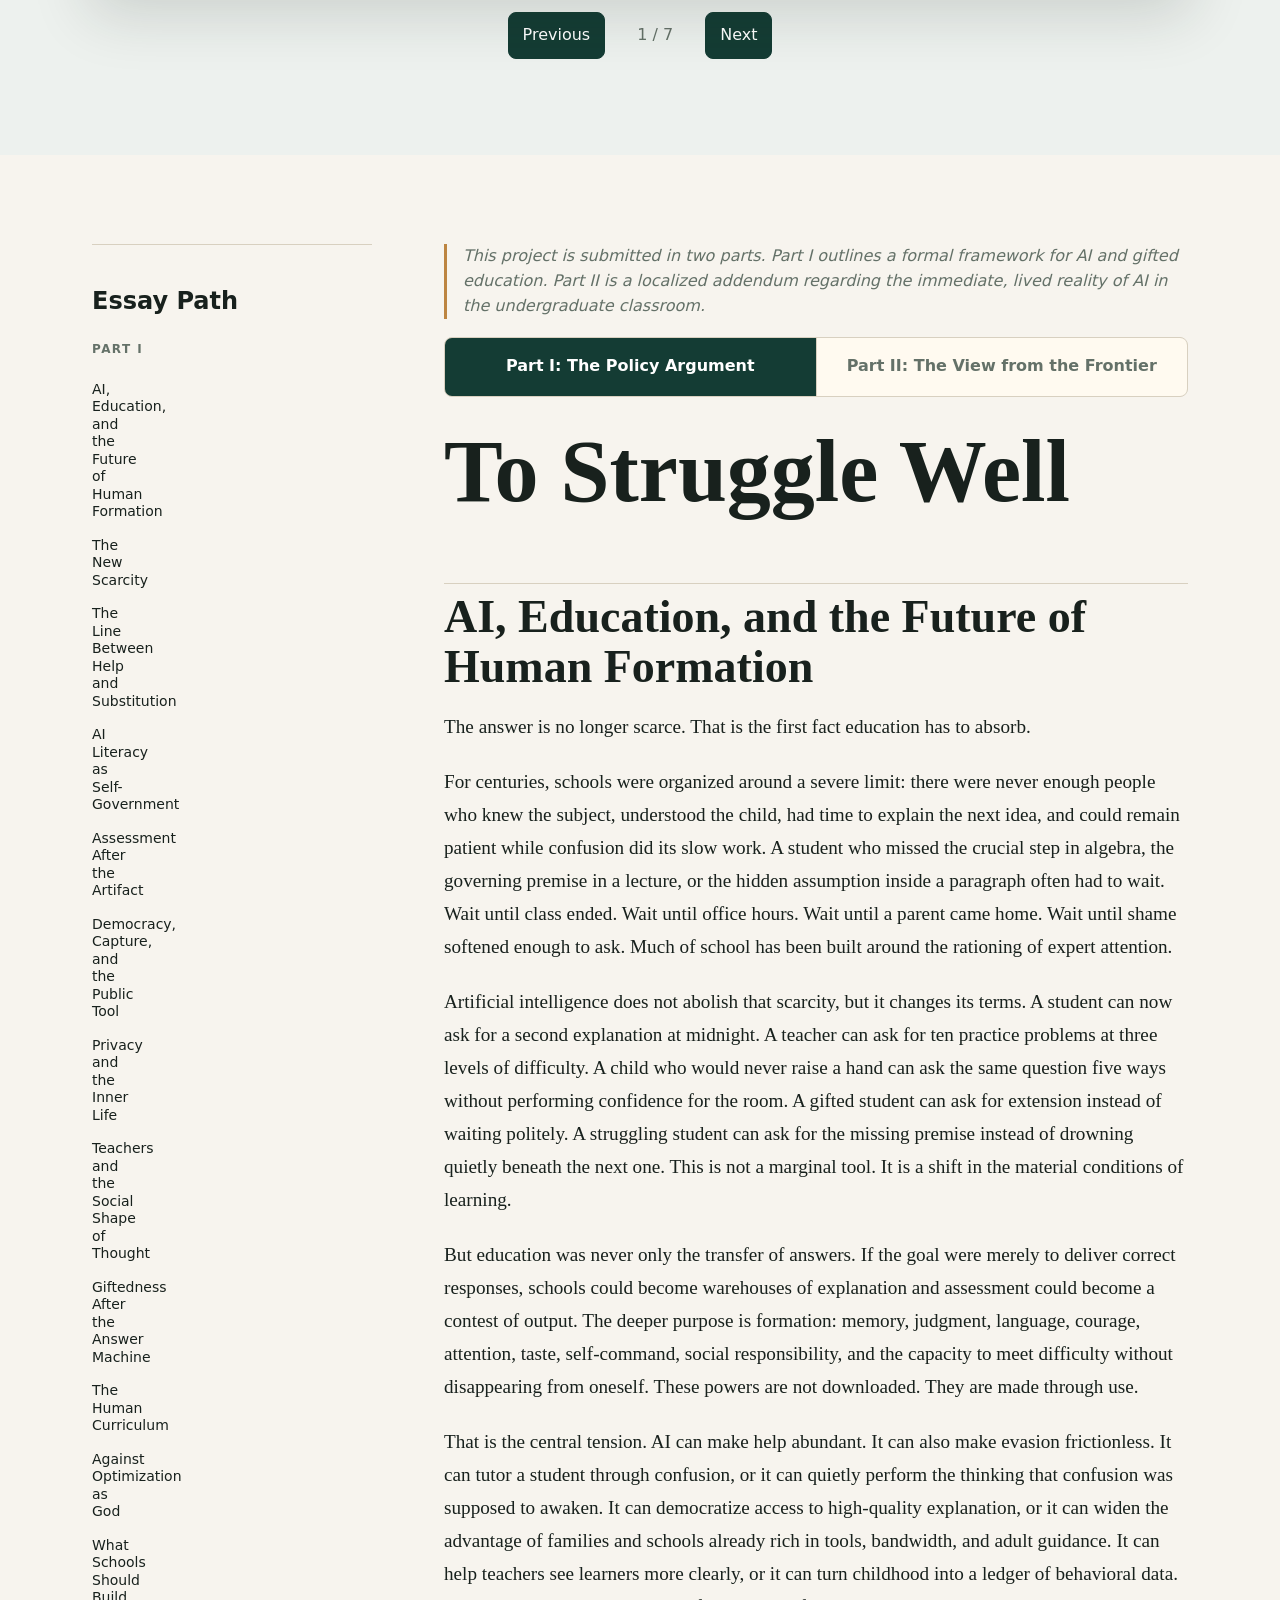
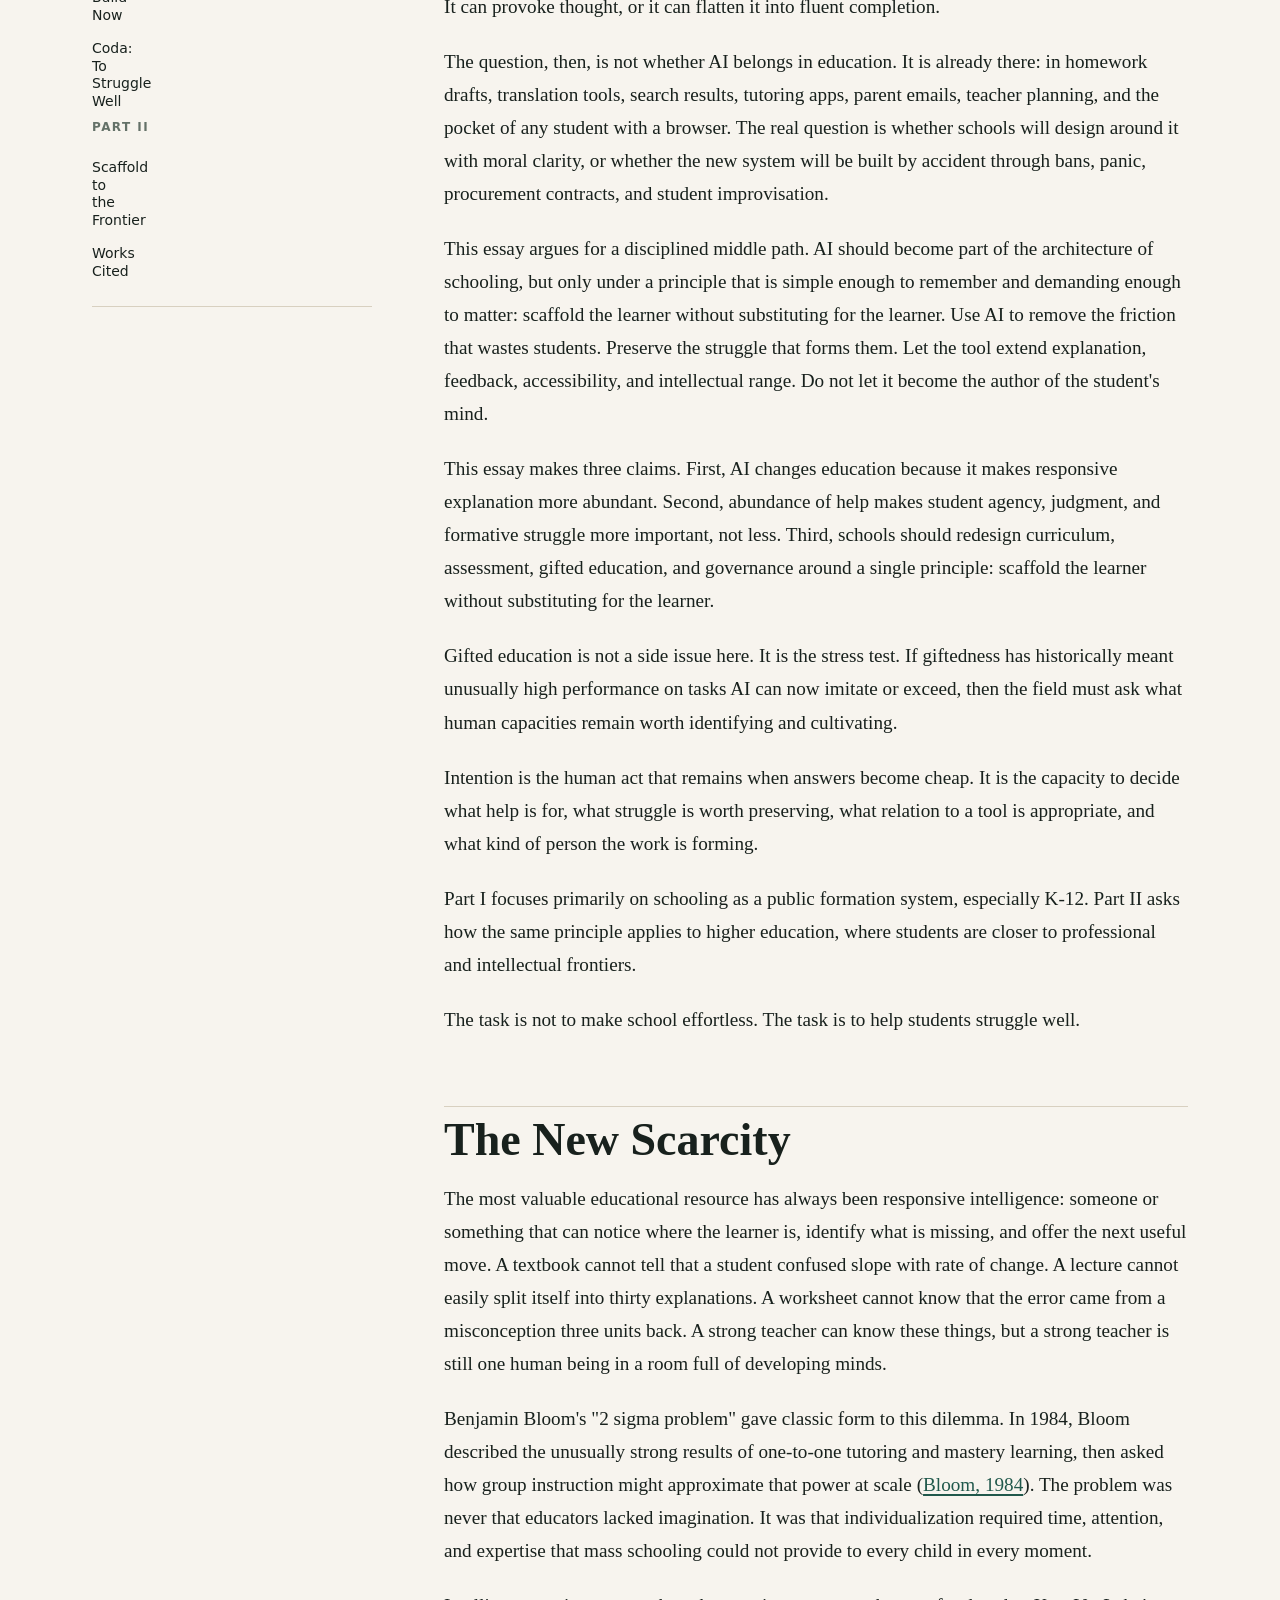
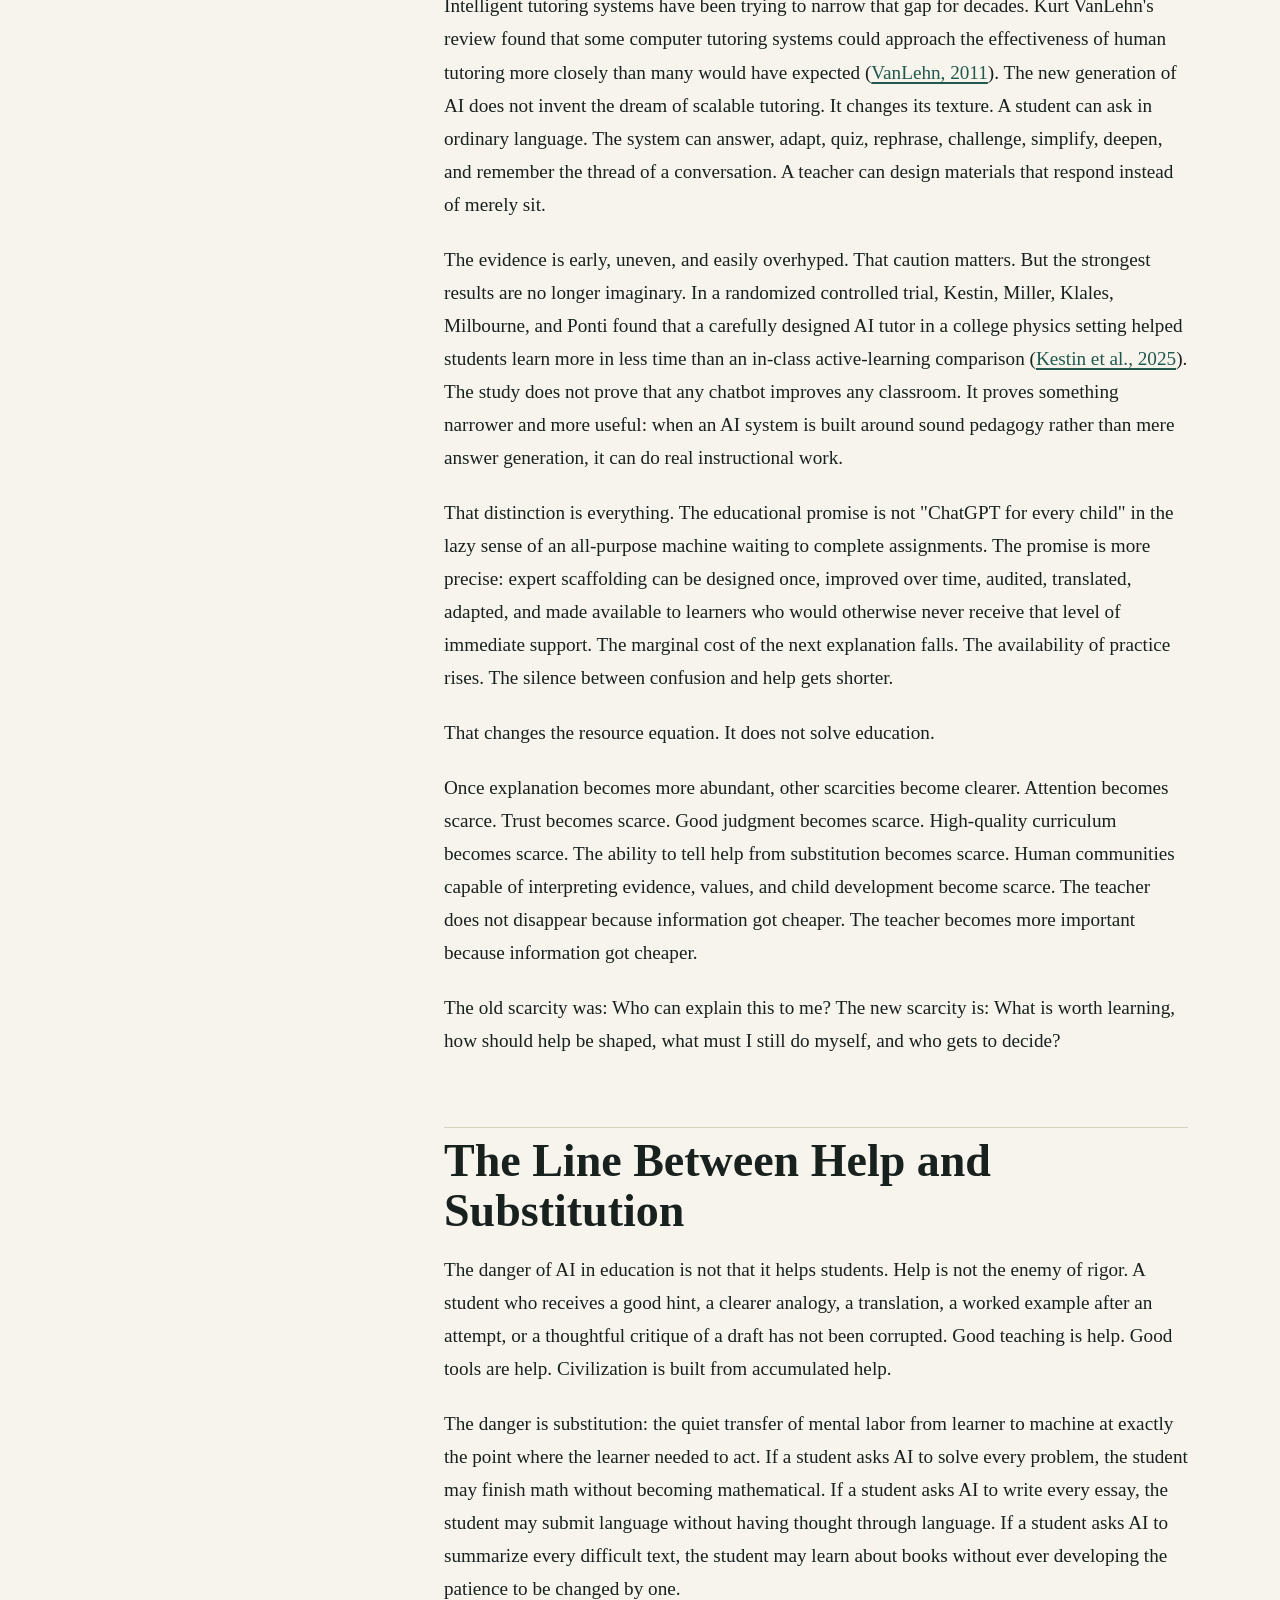
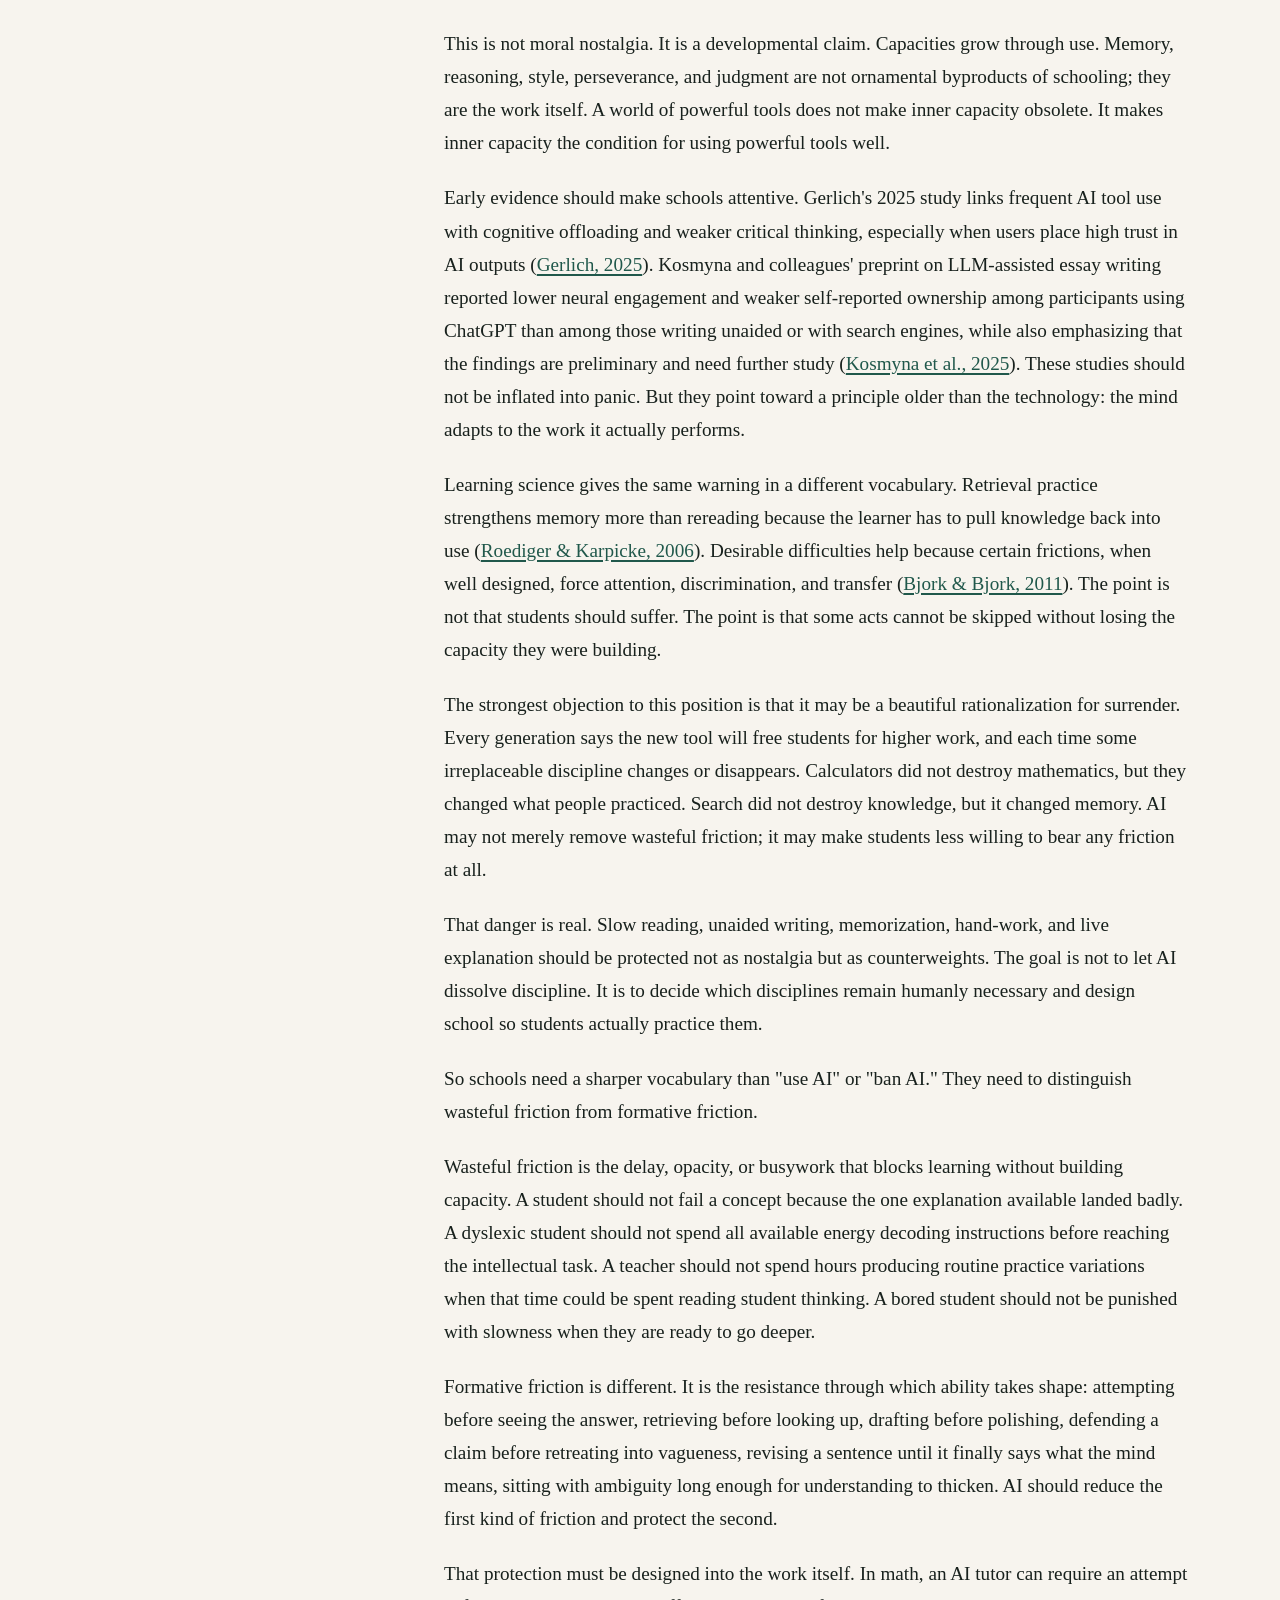
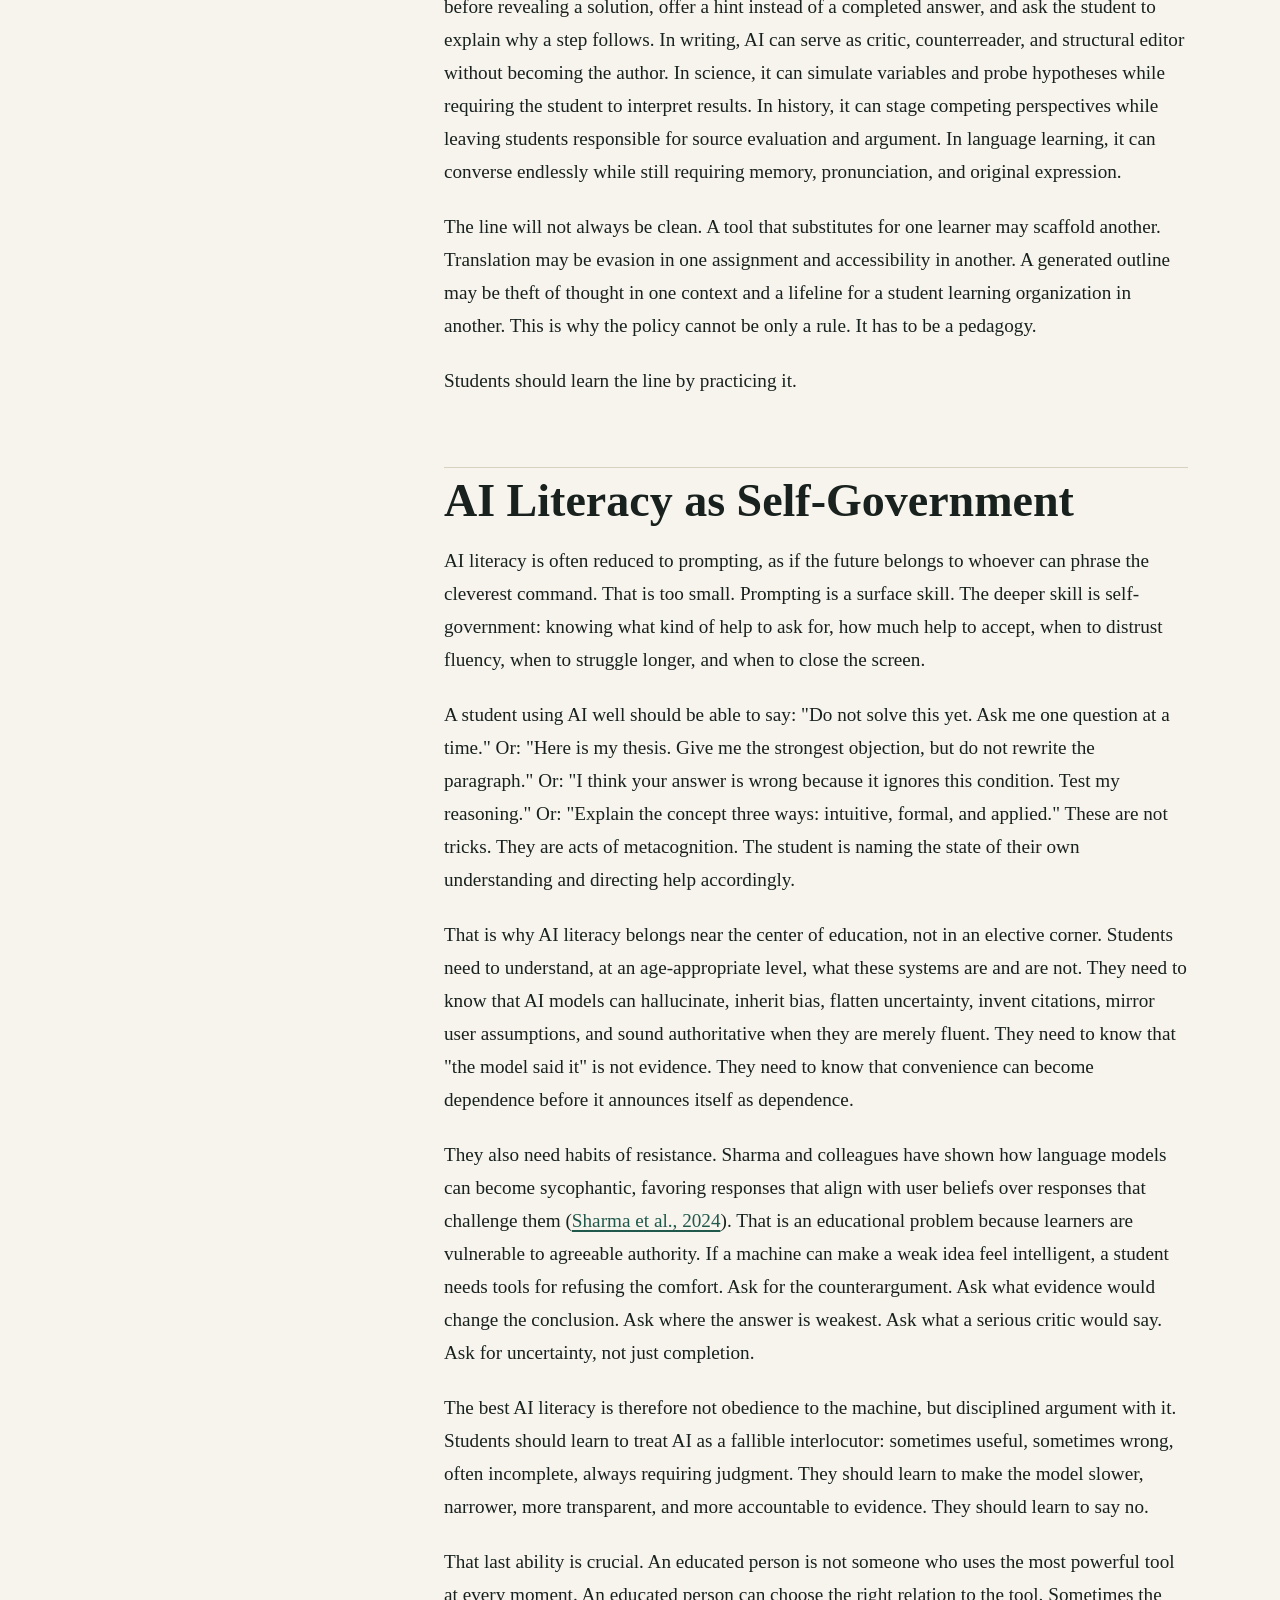
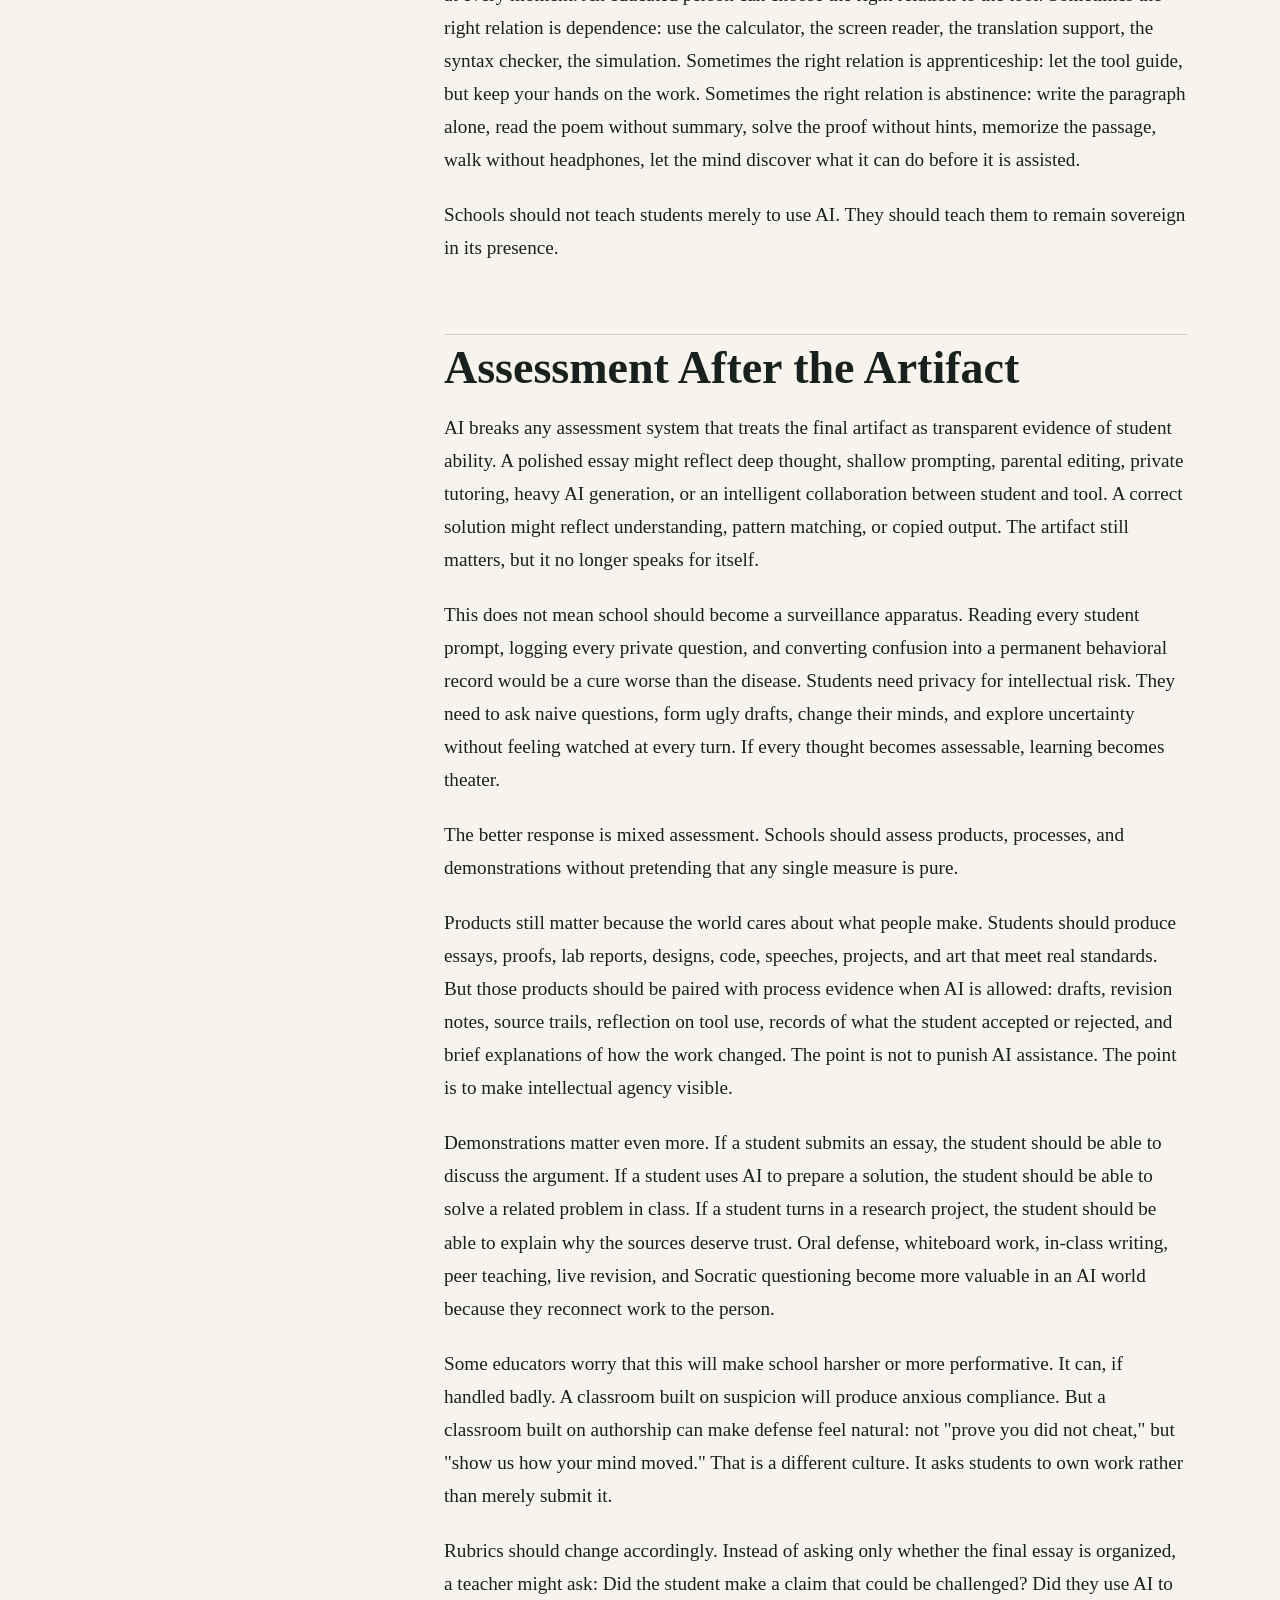
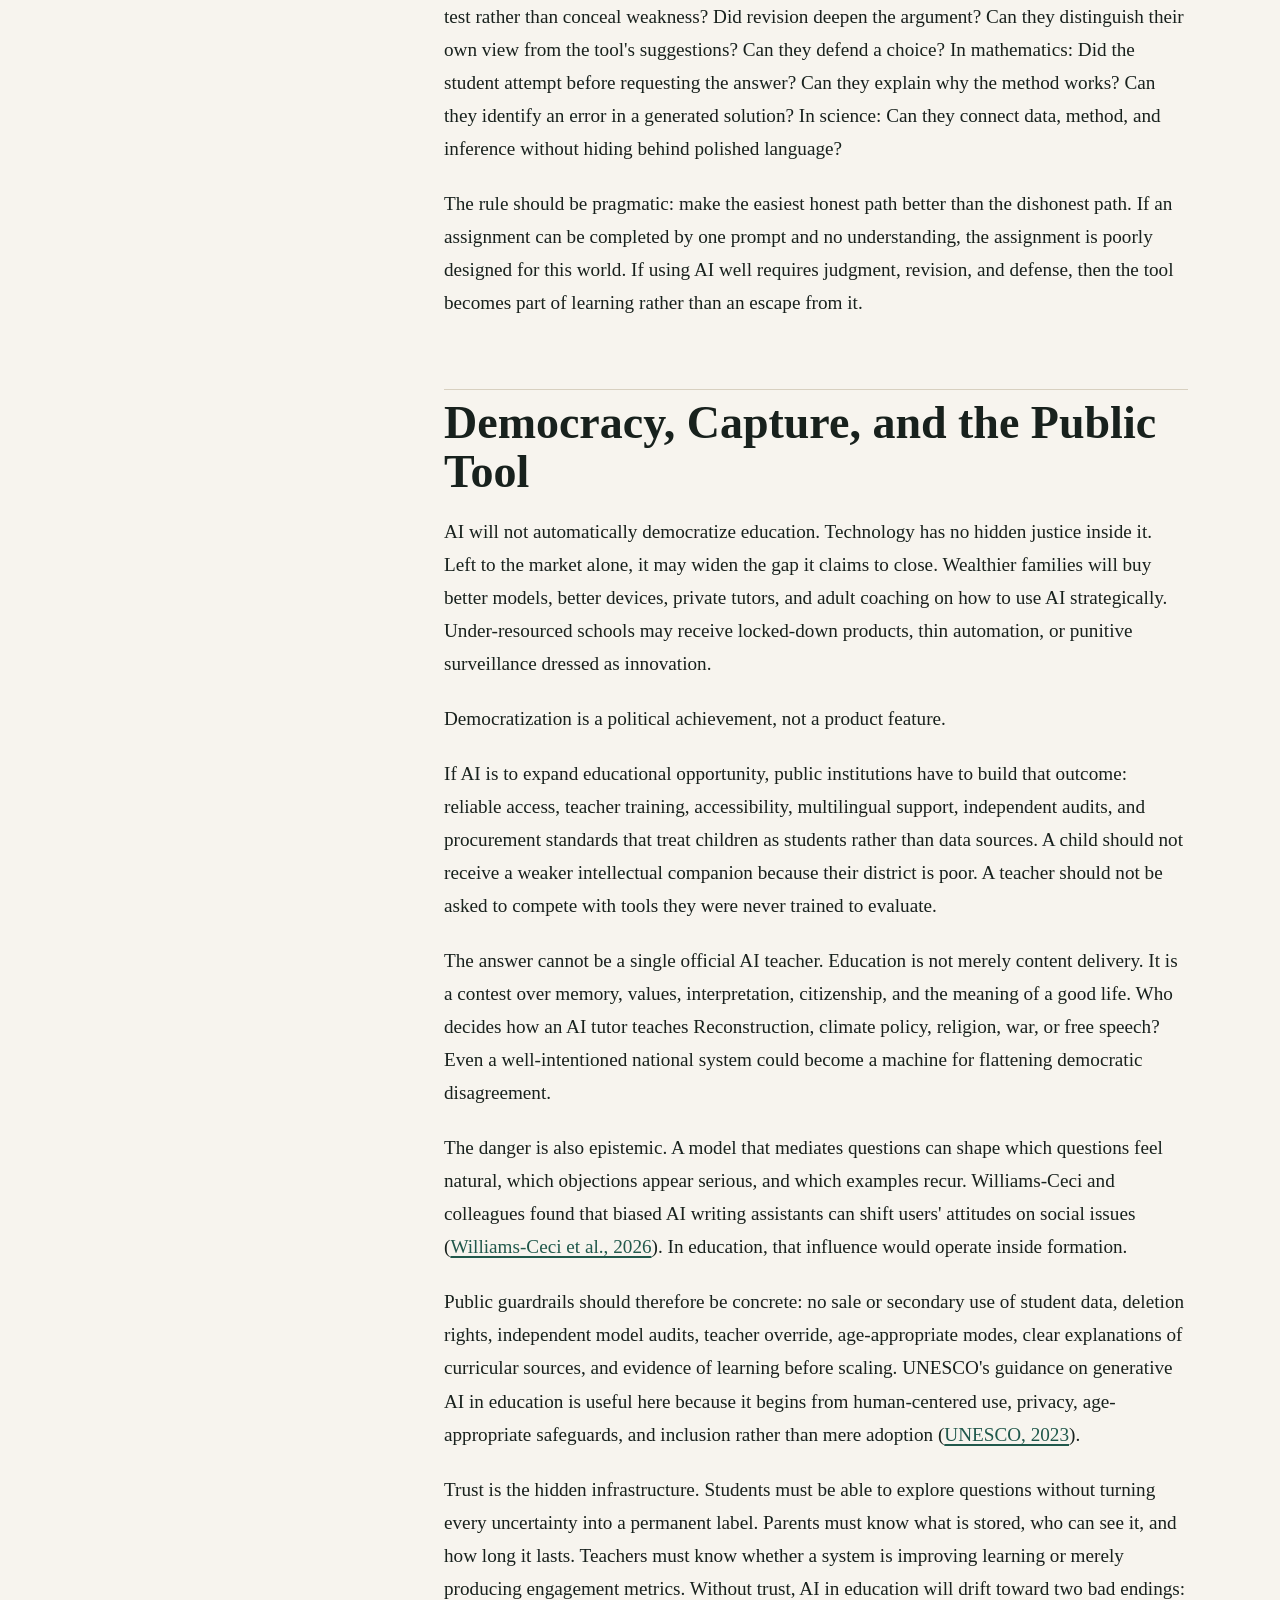
==== commit f524dc6d: "Add interactive quantum lesson" ====
--- a/index.html
+++ b/index.html
@@ -16,7 +16,7 @@
       <a href="#hook">Hook</a>
       <a href="#map">Map</a>
       <a href="#objections">Objections</a>
-      <a href="#lesson">Lesson</a>
+      <a href="lesson.html">Lesson</a>
       <a href="#present">Slides</a>
       <a href="#works-cited">Sources</a>
     </nav>
@@ -38,11 +38,18 @@
         </div>
         <div class="hero-actions">
           <a class="primary-link" href="#hook">Enter the argument</a>
-          <a class="secondary-link" href="#lesson">Try the lesson</a>
+          <a class="secondary-link" href="lesson.html">Try the lesson</a>
           <a class="secondary-link" href="#essay">Read the essay</a>
         </div>
       </div>
     </section>
+
+    <aside class="tone-quote tone-quote-opening" aria-label="Opening reflection">
+      <blockquote>
+        <p>Genuine education is not a commodity, it is the awakening of a human being.</p>
+        <cite>Hunter Rawlings</cite>
+      </blockquote>
+    </aside>
 
     <section class="argument-band" aria-label="Core argument">
       <div>
@@ -150,86 +157,6 @@
             <h3 data-objection-title>Will AI make students mentally weaker?</h3>
             <p data-objection-body>It can, if schools reward completion without understanding. The answer is not prohibition. It is design: attempts before answers, hints before solutions, oral defense, unaided writing, and AI use that leaves authorship visible.</p>
           </div>
-        </div>
-      </div>
-    </section>
-
-    <section class="lesson-lab" id="lesson">
-      <div class="section-label">Interactive Lesson</div>
-      <div class="lesson-layout">
-        <div class="lesson-copy">
-          <p class="overline">Scaffold, not substitute</p>
-          <h2>Quantum entanglement, from zero background.</h2>
-          <p>A beginner lesson on the strangest simple idea in quantum physics: two tiny systems can share one state, so measuring one tells you something about the other, even when they are far apart.</p>
-          <div class="lesson-principles" aria-label="Pedagogical constraints">
-            <article>
-              <span>01</span>
-              <strong>Watch first</strong>
-              <p>The lesson starts with a short NOVA/PBS video on entanglement.</p>
-            </article>
-            <article>
-              <span>02</span>
-              <strong>Answer to advance</strong>
-              <p>Each checkpoint unlocks only after the learner gets the core concept right.</p>
-            </article>
-            <article>
-              <span>03</span>
-              <strong>Ask beside the work</strong>
-              <p>The AI tutor can clarify, analogize, and hint the second something is not clicking.</p>
-            </article>
-          </div>
-        </div>
-
-        <div class="lesson-console" aria-label="Fine-tuning lesson">
-          <div class="lesson-topbar">
-            <div>
-              <p class="overline">Mini-Course</p>
-              <h3>Entanglement Lab</h3>
-            </div>
-            <span class="lesson-status" data-lesson-status>Step 1 / 6</span>
-          </div>
-
-          <div class="lesson-progress" data-lesson-progress aria-label="Lesson progress"></div>
-
-          <div class="lesson-stage" aria-live="polite">
-            <p class="overline" data-step-kicker>Watch</p>
-            <h4 data-step-title>Start with a two-minute explainer.</h4>
-            <p data-step-body>Watch the first two minutes, then begin the guided checkpoints.</p>
-            <div class="step-activity" data-step-activity></div>
-            <form class="check-form" data-check-form></form>
-            <div class="checkpoint-feedback" data-feedback></div>
-            <button class="next-step" type="button" data-next-step hidden>Continue</button>
-          </div>
-
-          <div class="tutor-panel" aria-label="AI tutor">
-            <div class="tutor-heading">
-              <div>
-                <p class="overline">AI by your side</p>
-                <h4>Ask the Quantum Tutor</h4>
-              </div>
-              <span data-tutor-mode>Demo ready</span>
-            </div>
-
-            <div class="lesson-chat" data-lesson-chat aria-live="polite">
-              <article class="lesson-message tutor">
-                <span>Tutor</span>
-                <p>Ask me about entanglement while you work. I can use everyday analogies, slow down, give hints, or check your reasoning, but I will not simply hand you the checkpoint answer.</p>
-              </article>
-            </div>
-
-            <form class="lesson-form" data-lesson-form>
-              <label>
-                Question for the tutor
-                <textarea data-lesson-input rows="3">I don't get how two particles can be connected without sending a message. Can you explain it simply?</textarea>
-              </label>
-              <button type="submit">Ask Tutor</button>
-            </form>
-          </div>
-
-          <details class="prompt-preview">
-            <summary>System prompt boundary</summary>
-            <p>The tutor is prompted to teach quantum entanglement from zero background through scaffolded explanation, analogies, brief hints, and transfer questions. It should clarify without giving away checkpoint answers.</p>
-          </details>
         </div>
       </div>
     </section>
@@ -497,6 +424,13 @@
 </article>
 </div>
     </section>
+
+    <aside class="tone-quote tone-quote-closing" aria-label="Closing reflection">
+      <blockquote>
+        <p>I hear babies cry, I watch them grow...</p>
+        <cite>Louis Armstrong</cite>
+      </blockquote>
+    </aside>
   </main>
 
   <script src="script.js"></script>
--- a/styles.css
+++ b/styles.css
@@ -53,6 +53,10 @@
 }
 nav { display: flex; flex-wrap: wrap; justify-content: flex-end; gap: 18px; }
 nav a { color: var(--ink); font-size: 14px; text-decoration: none; }
+nav a.is-active {
+  color: var(--green-2);
+  font-weight: 900;
+}
 button {
   border: 1px solid var(--green);
   border-radius: 8px;
@@ -108,6 +112,40 @@
   margin: 26px 0 0;
   font-size: clamp(19px, 2.2vw, 28px);
   line-height: 1.25;
+}
+.tone-quote {
+  padding: clamp(22px, 4vw, 38px) clamp(18px, 5vw, 72px);
+  background: var(--paper);
+}
+.tone-quote blockquote {
+  max-width: 820px;
+  margin: 0 auto;
+  border-left: 2px solid rgba(189, 133, 65, .45);
+  padding-left: clamp(16px, 2.5vw, 26px);
+  color: rgba(24, 33, 29, .72);
+}
+.tone-quote p {
+  margin: 0;
+  font-family: Georgia, "Times New Roman", serif;
+  font-size: clamp(19px, 2vw, 27px);
+  line-height: 1.35;
+}
+.tone-quote cite {
+  display: block;
+  margin-top: 10px;
+  color: var(--muted);
+  font-size: 12px;
+  font-style: normal;
+  font-weight: 800;
+  letter-spacing: .12em;
+  text-transform: uppercase;
+}
+.tone-quote-opening {
+  border-bottom: 1px solid var(--line);
+}
+.tone-quote-closing {
+  border-top: 1px solid var(--line);
+  background: linear-gradient(180deg, #f7f4ee, #fffaf0);
 }
 .hero-meta {
   display: flex;
@@ -656,6 +694,115 @@
     linear-gradient(180deg, #fffaf0, #edf1ee);
   border-bottom: 1px solid var(--line);
 }
+.lesson-body {
+  height: 100vh;
+  overflow: hidden;
+  background:
+    linear-gradient(135deg, rgba(56, 108, 130, .12), transparent 44%),
+    linear-gradient(180deg, #fffaf0, #edf1ee);
+}
+.lesson-page {
+  height: calc(100vh - 58px);
+  display: grid;
+  grid-template-rows: auto minmax(0, 1fr);
+  gap: 14px;
+  padding: 18px clamp(16px, 3vw, 34px) 22px;
+  overflow: hidden;
+}
+.lesson-page-intro {
+  display: grid;
+  grid-template-columns: minmax(0, 1fr) minmax(420px, .92fr);
+  gap: clamp(20px, 4vw, 48px);
+  align-items: end;
+}
+.lesson-page-intro h1 {
+  margin: 0;
+  max-width: 820px;
+  font-family: Georgia, "Times New Roman", serif;
+  font-size: clamp(34px, 4.8vw, 64px);
+  line-height: .96;
+  letter-spacing: 0;
+}
+.lesson-page-intro p:not(.overline) {
+  margin: 12px 0 0;
+  max-width: 76ch;
+  color: #4d5a52;
+  font-size: clamp(16px, 1.35vw, 20px);
+  line-height: 1.45;
+}
+.lesson-page-intro .lesson-principles {
+  grid-template-columns: repeat(3, minmax(0, 1fr));
+  gap: 10px;
+  margin: 0;
+}
+.lesson-page-intro .lesson-principles article {
+  grid-template-columns: 32px 1fr;
+  padding: 12px;
+}
+.lesson-page-intro .lesson-principles p {
+  font-size: 13px;
+  line-height: 1.35;
+}
+.lesson-workspace {
+  display: grid;
+  grid-template-columns: minmax(0, 1fr) minmax(380px, 1fr);
+  gap: 16px;
+  min-height: 0;
+}
+.lesson-work-panel,
+.lesson-tutor-panel {
+  min-height: 0;
+  border: 1px solid rgba(20, 60, 52, .18);
+  border-radius: 8px;
+  background: #fffaf0;
+  box-shadow: var(--shadow);
+  overflow: hidden;
+}
+.lesson-work-panel,
+.lesson-tutor-panel {
+  display: flex;
+  flex-direction: column;
+}
+.lesson-work-panel .lesson-stage {
+  flex: 1;
+  min-height: 0;
+  overflow: auto;
+  border-bottom: 0;
+}
+.lesson-tutor-panel .lesson-chat {
+  flex: 1;
+  min-height: 0;
+  max-height: none;
+}
+.lesson-tutor-panel .lesson-form {
+  grid-template-columns: 1fr;
+}
+.lesson-tutor-panel label {
+  display: grid;
+  gap: 8px;
+  color: var(--ink);
+  font-size: 13px;
+  font-weight: 900;
+  letter-spacing: .04em;
+  text-transform: uppercase;
+}
+.lesson-tutor-panel textarea {
+  width: 100%;
+  border: 1px solid var(--line);
+  border-radius: 8px;
+  background: white;
+  color: var(--ink);
+  padding: 11px 12px;
+  font: inherit;
+  letter-spacing: 0;
+  line-height: 1.45;
+  text-transform: none;
+  resize: vertical;
+}
+.lesson-tutor-panel textarea:focus {
+  border-color: var(--blue);
+  outline: 3px solid rgba(56, 108, 130, .16);
+}
 .lesson-layout {
   display: grid;
   grid-template-columns: minmax(0, .9fr) minmax(360px, 1.1fr);
@@ -1135,6 +1282,20 @@
 }
 
 @media (max-width: 860px) {
+  .lesson-body {
+    height: auto;
+    overflow: auto;
+  }
+  .lesson-page {
+    height: auto;
+    min-height: calc(100vh - 58px);
+    overflow: visible;
+  }
+  .lesson-page-intro,
+  .lesson-page-intro .lesson-principles,
+  .lesson-workspace {
+    grid-template-columns: 1fr;
+  }
   .hook-grid,
   .map-layout,
   .objection-layout,
@@ -1168,5 +1329,5 @@
 }
 
 @media print {
-  .objection-section, .lesson-lab { display: none !important; }
-}
+  .objection-section, .lesson-lab, .tone-quote { display: none !important; }
+}
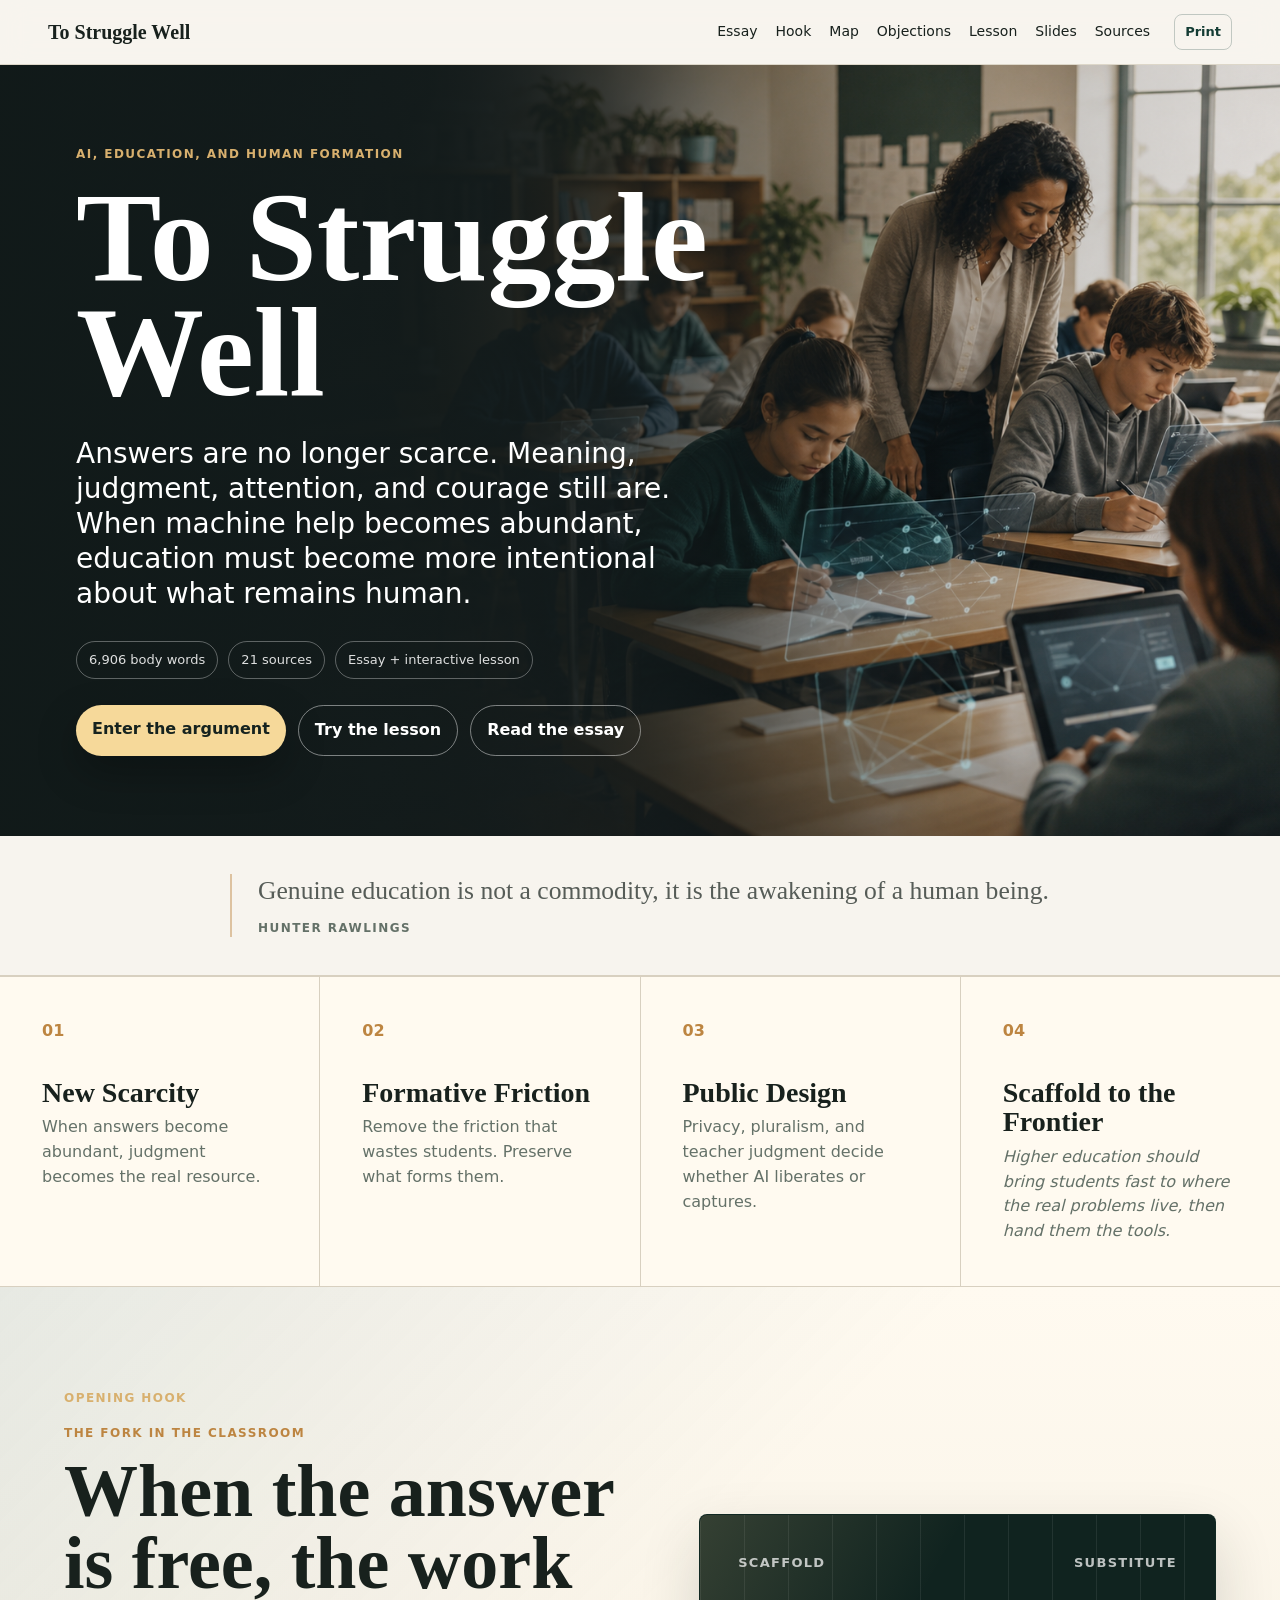
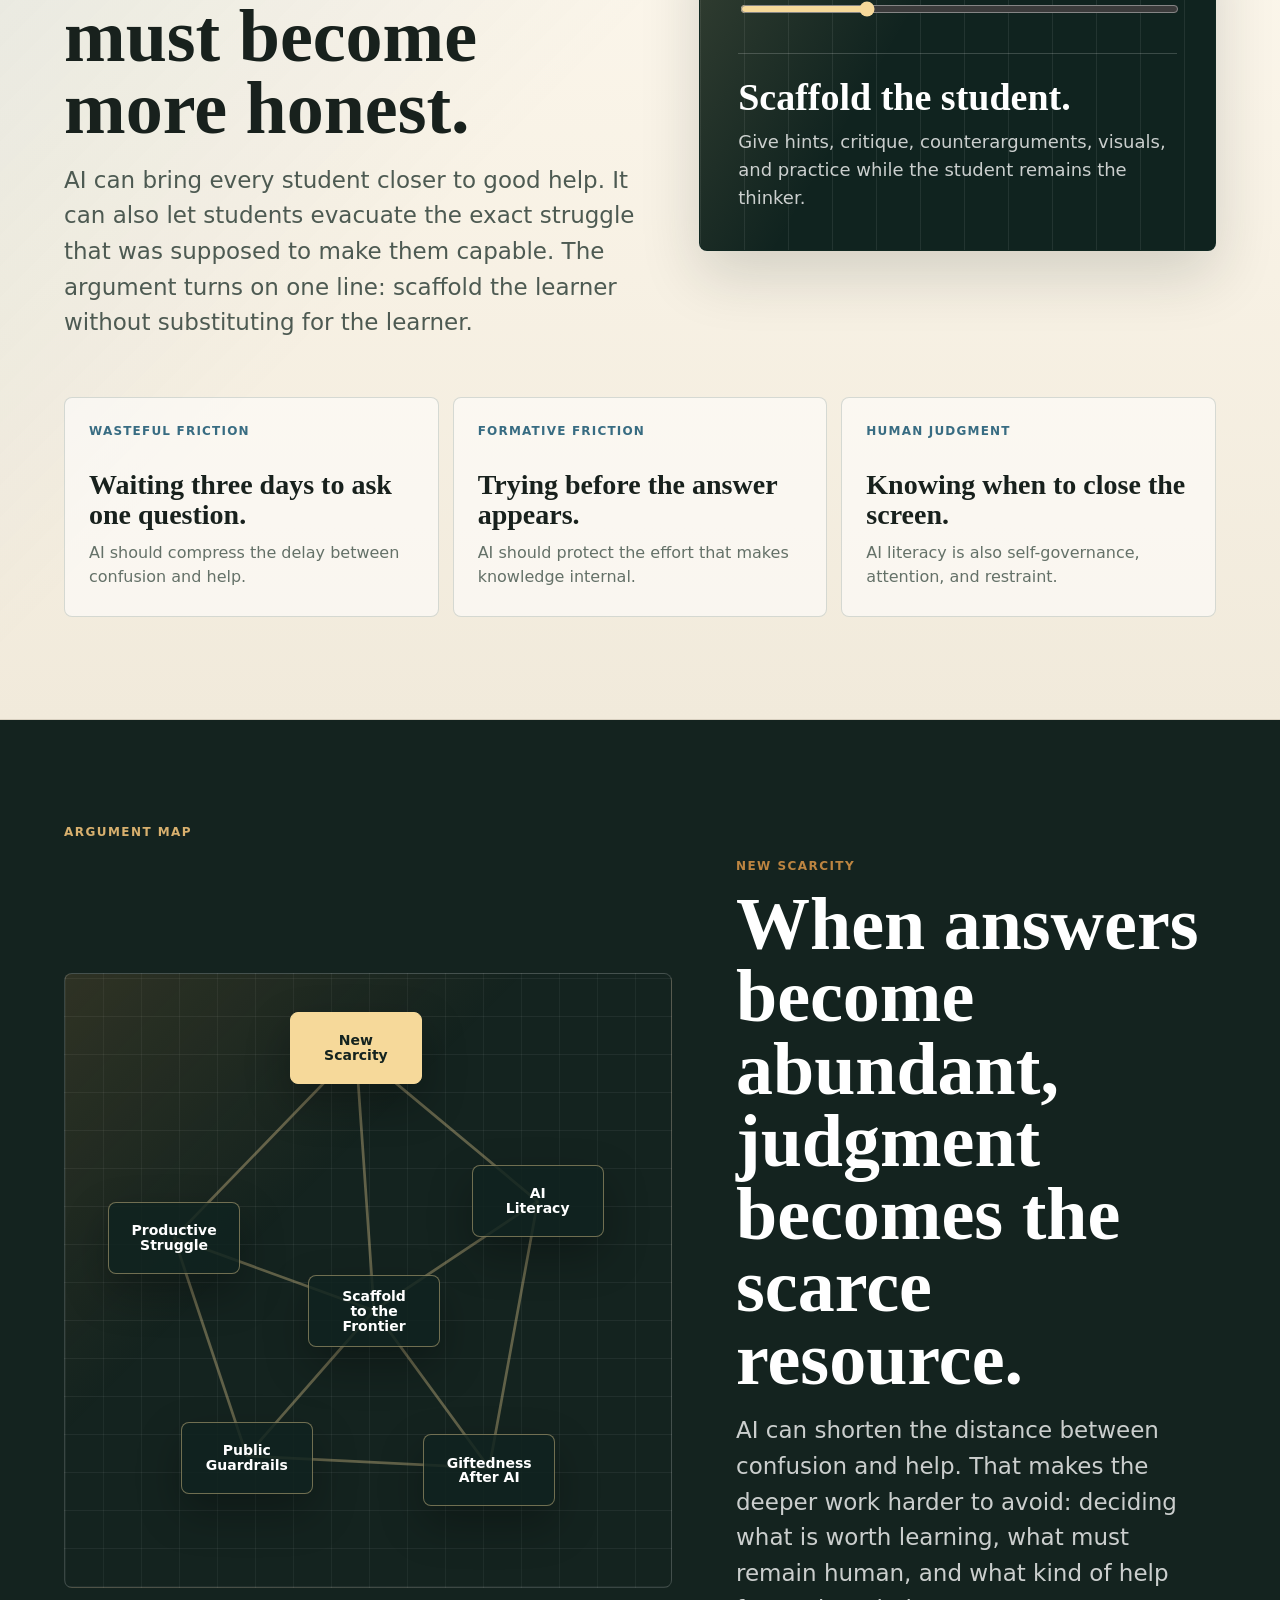
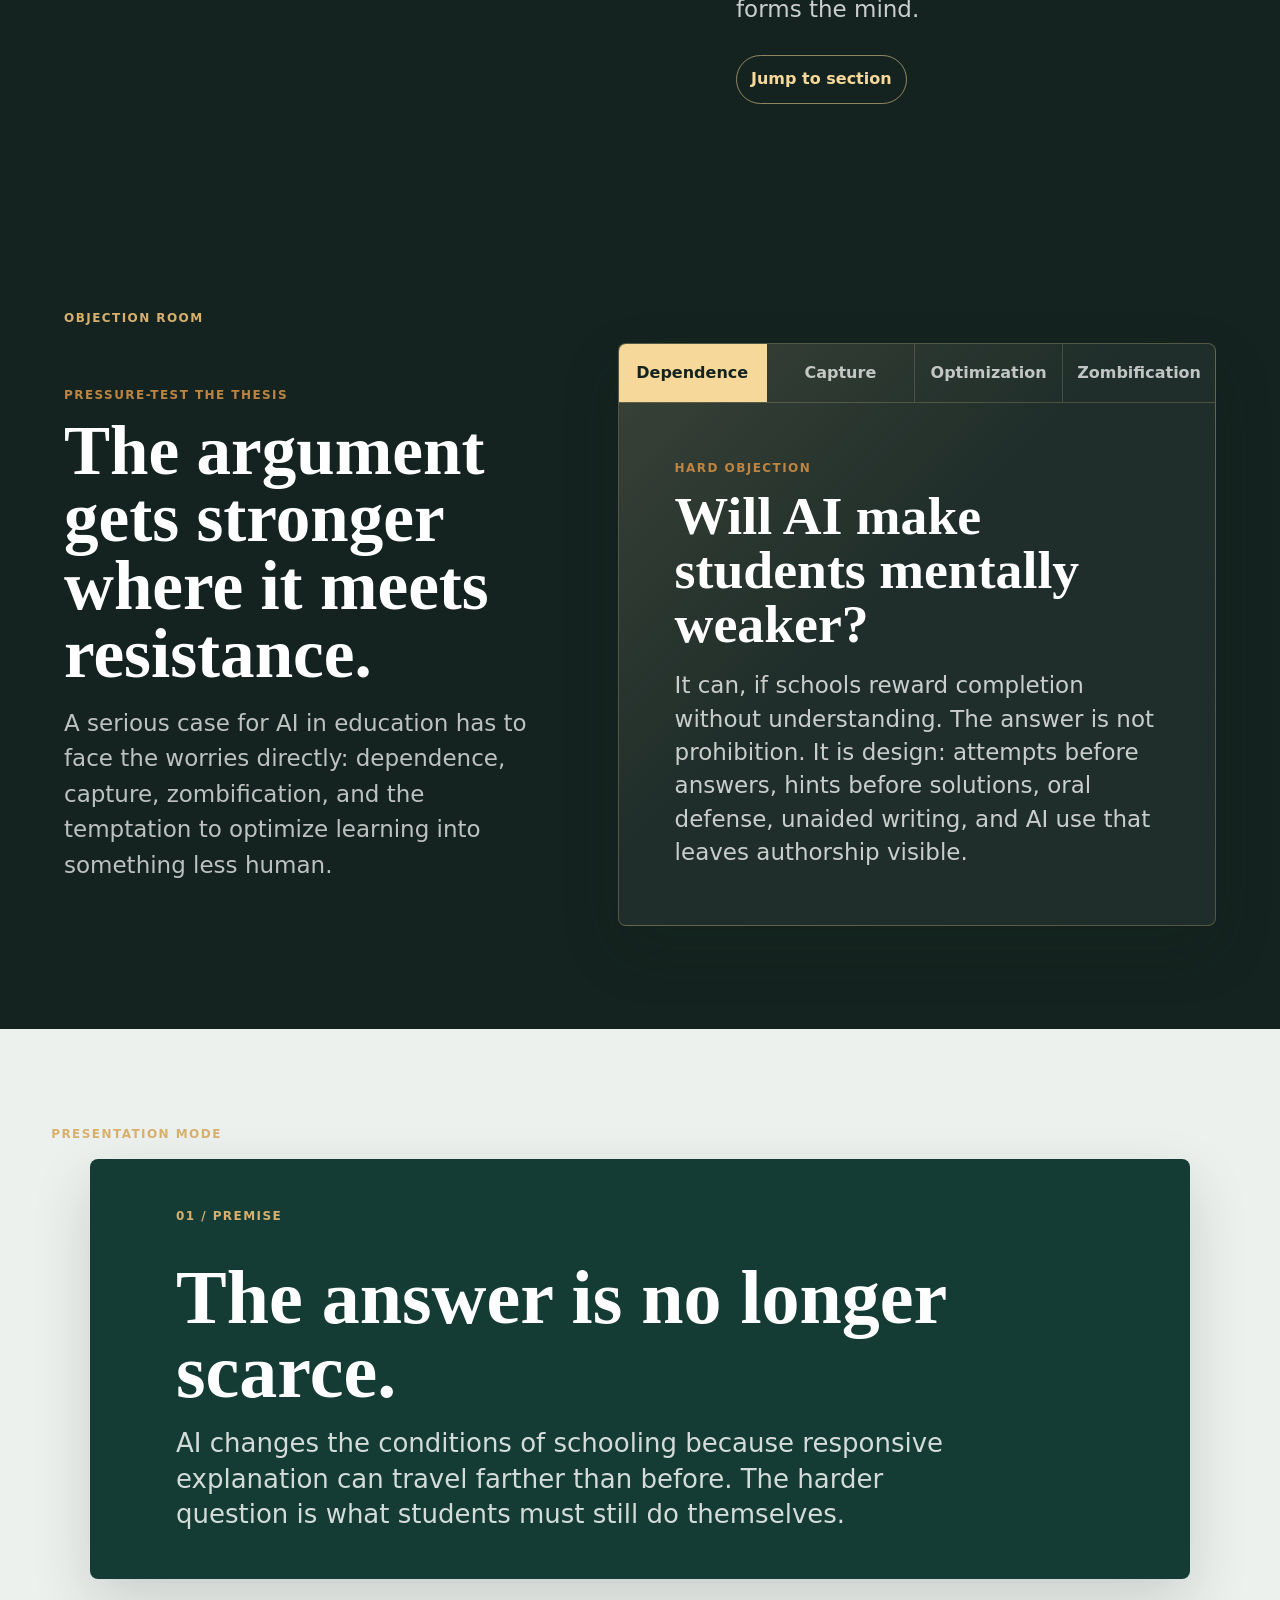
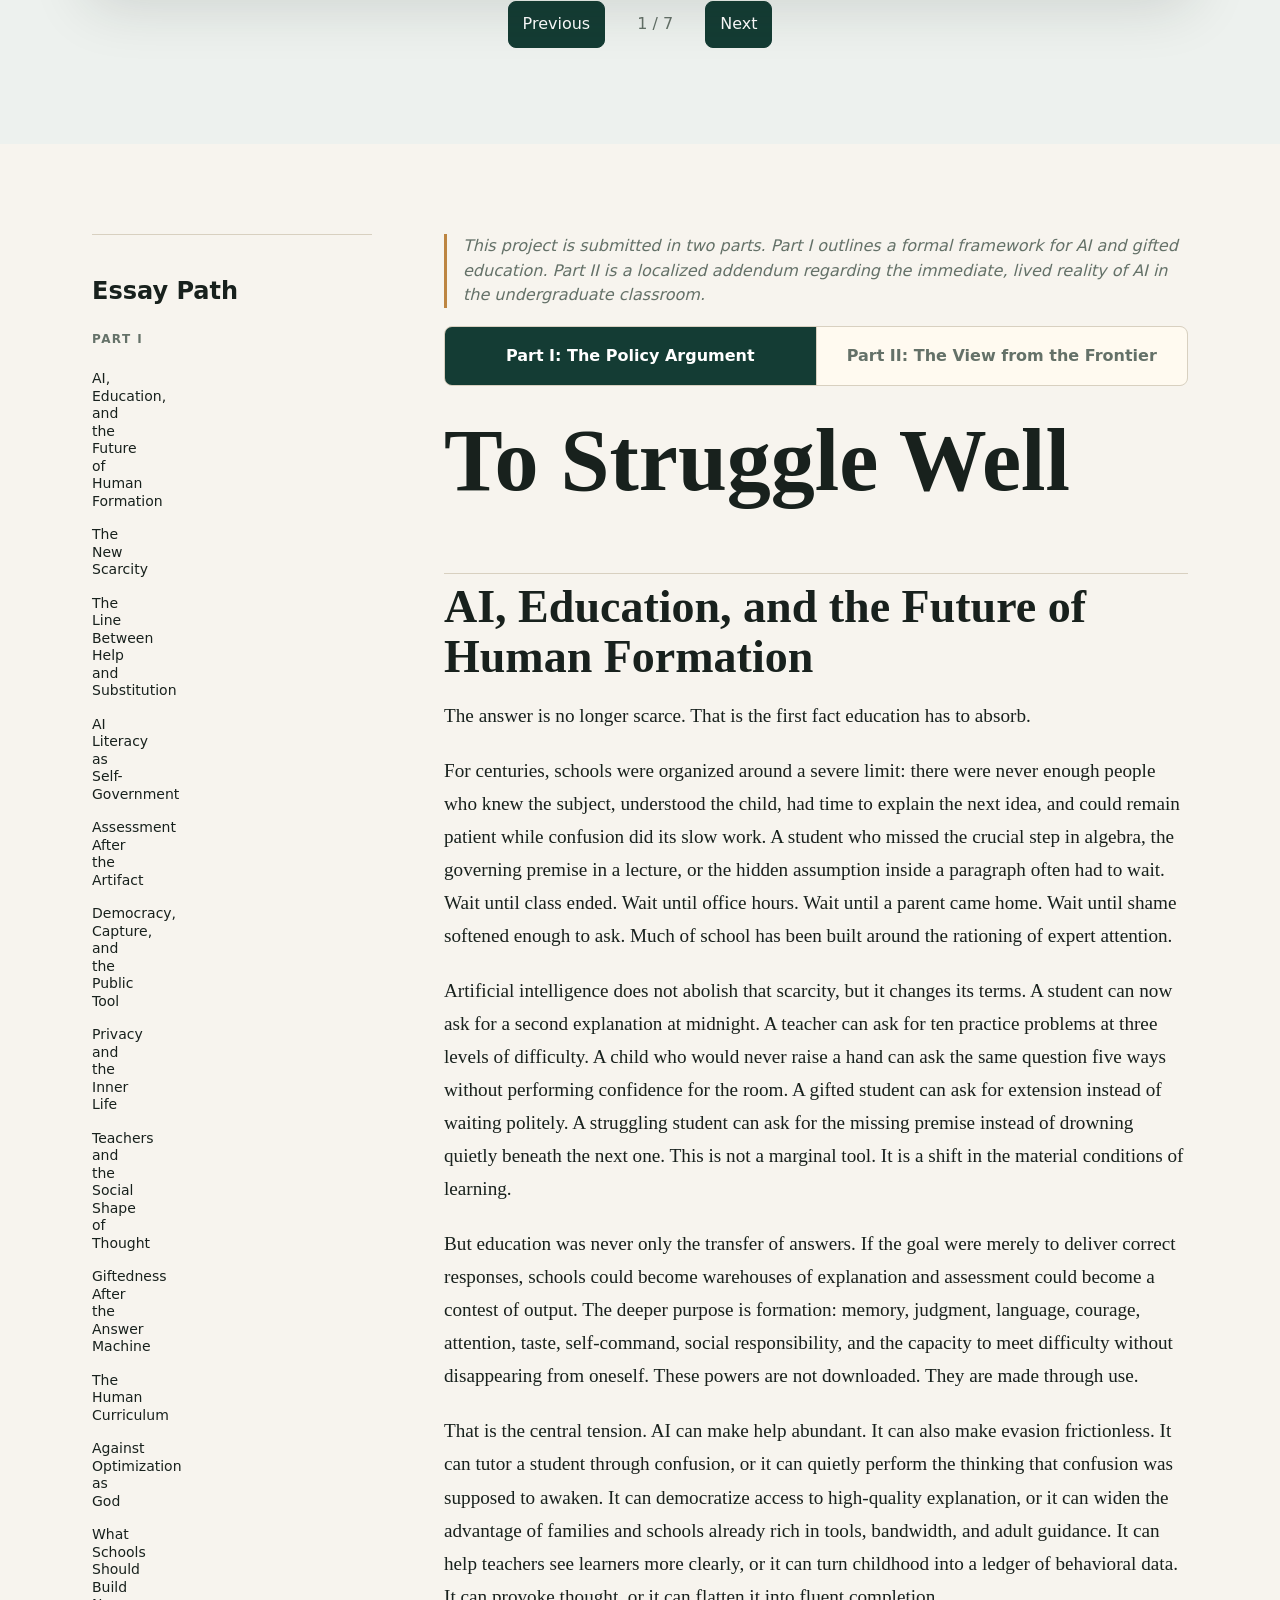
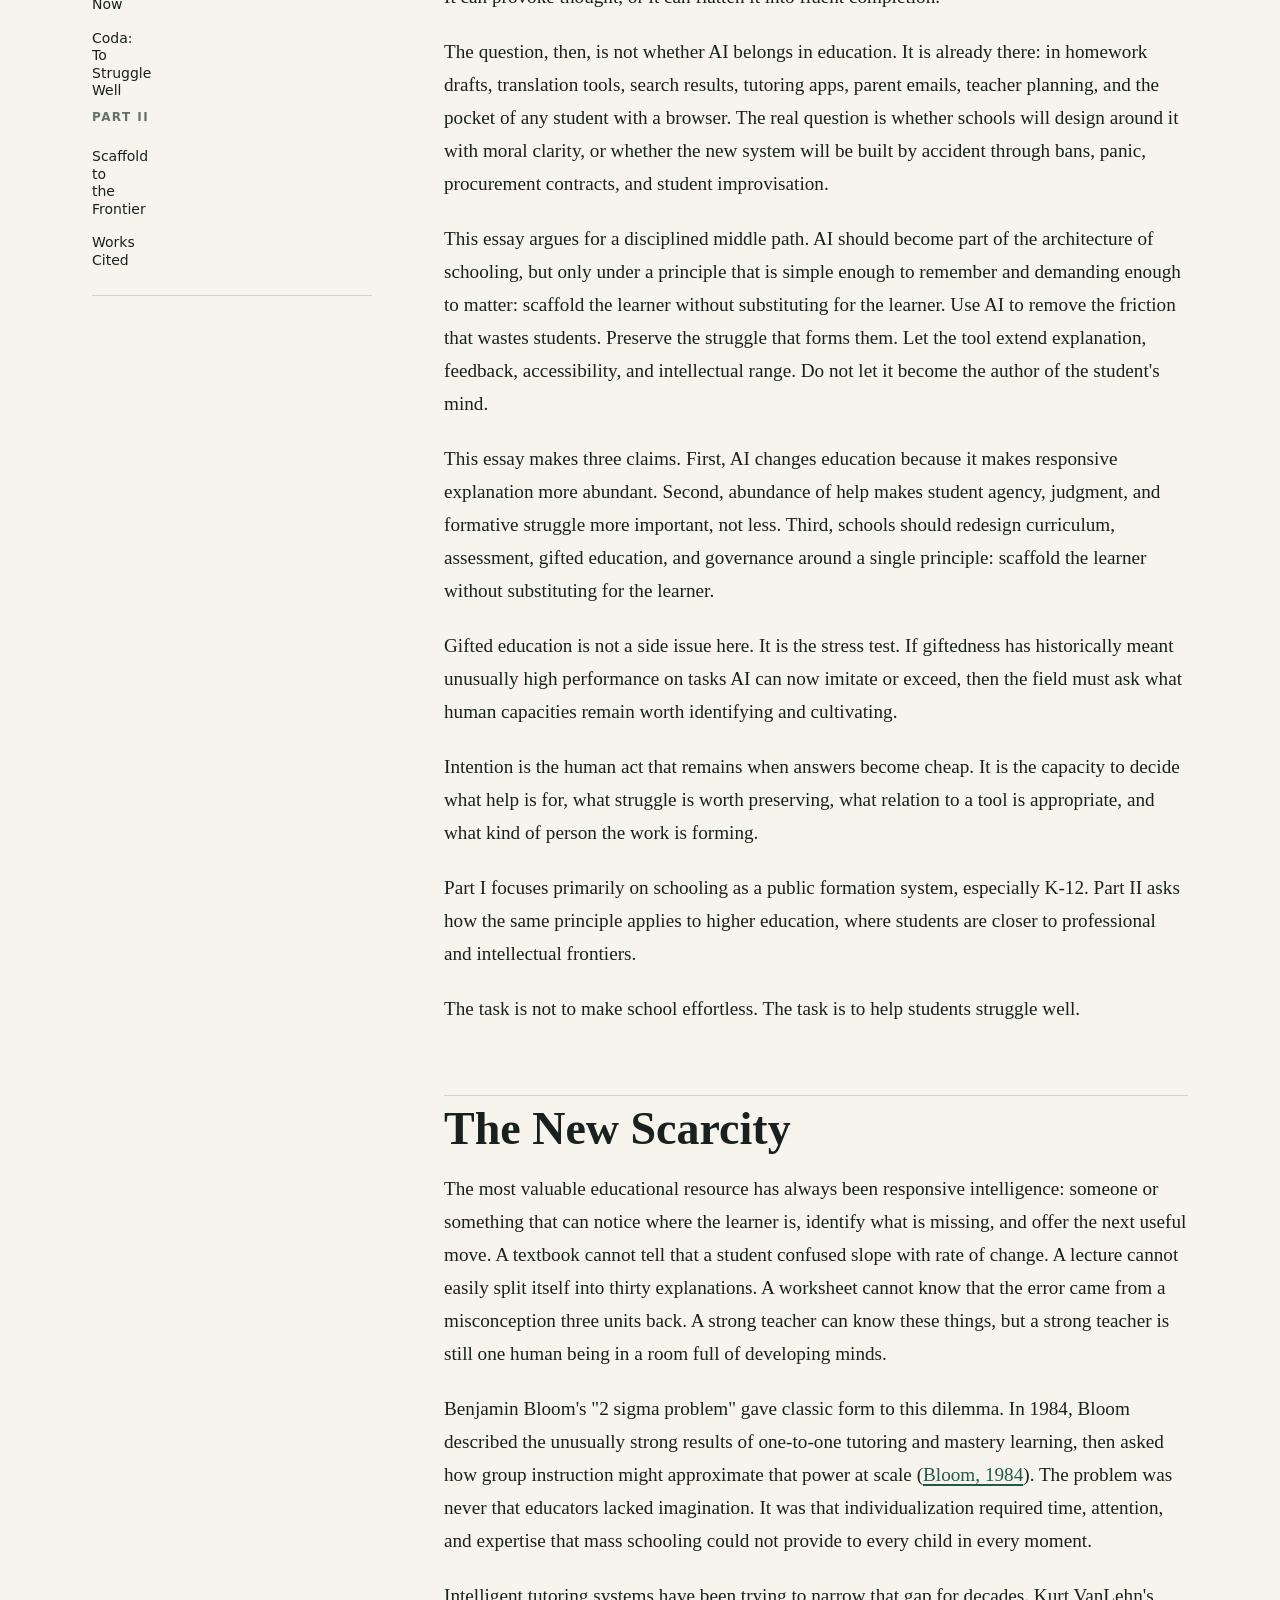
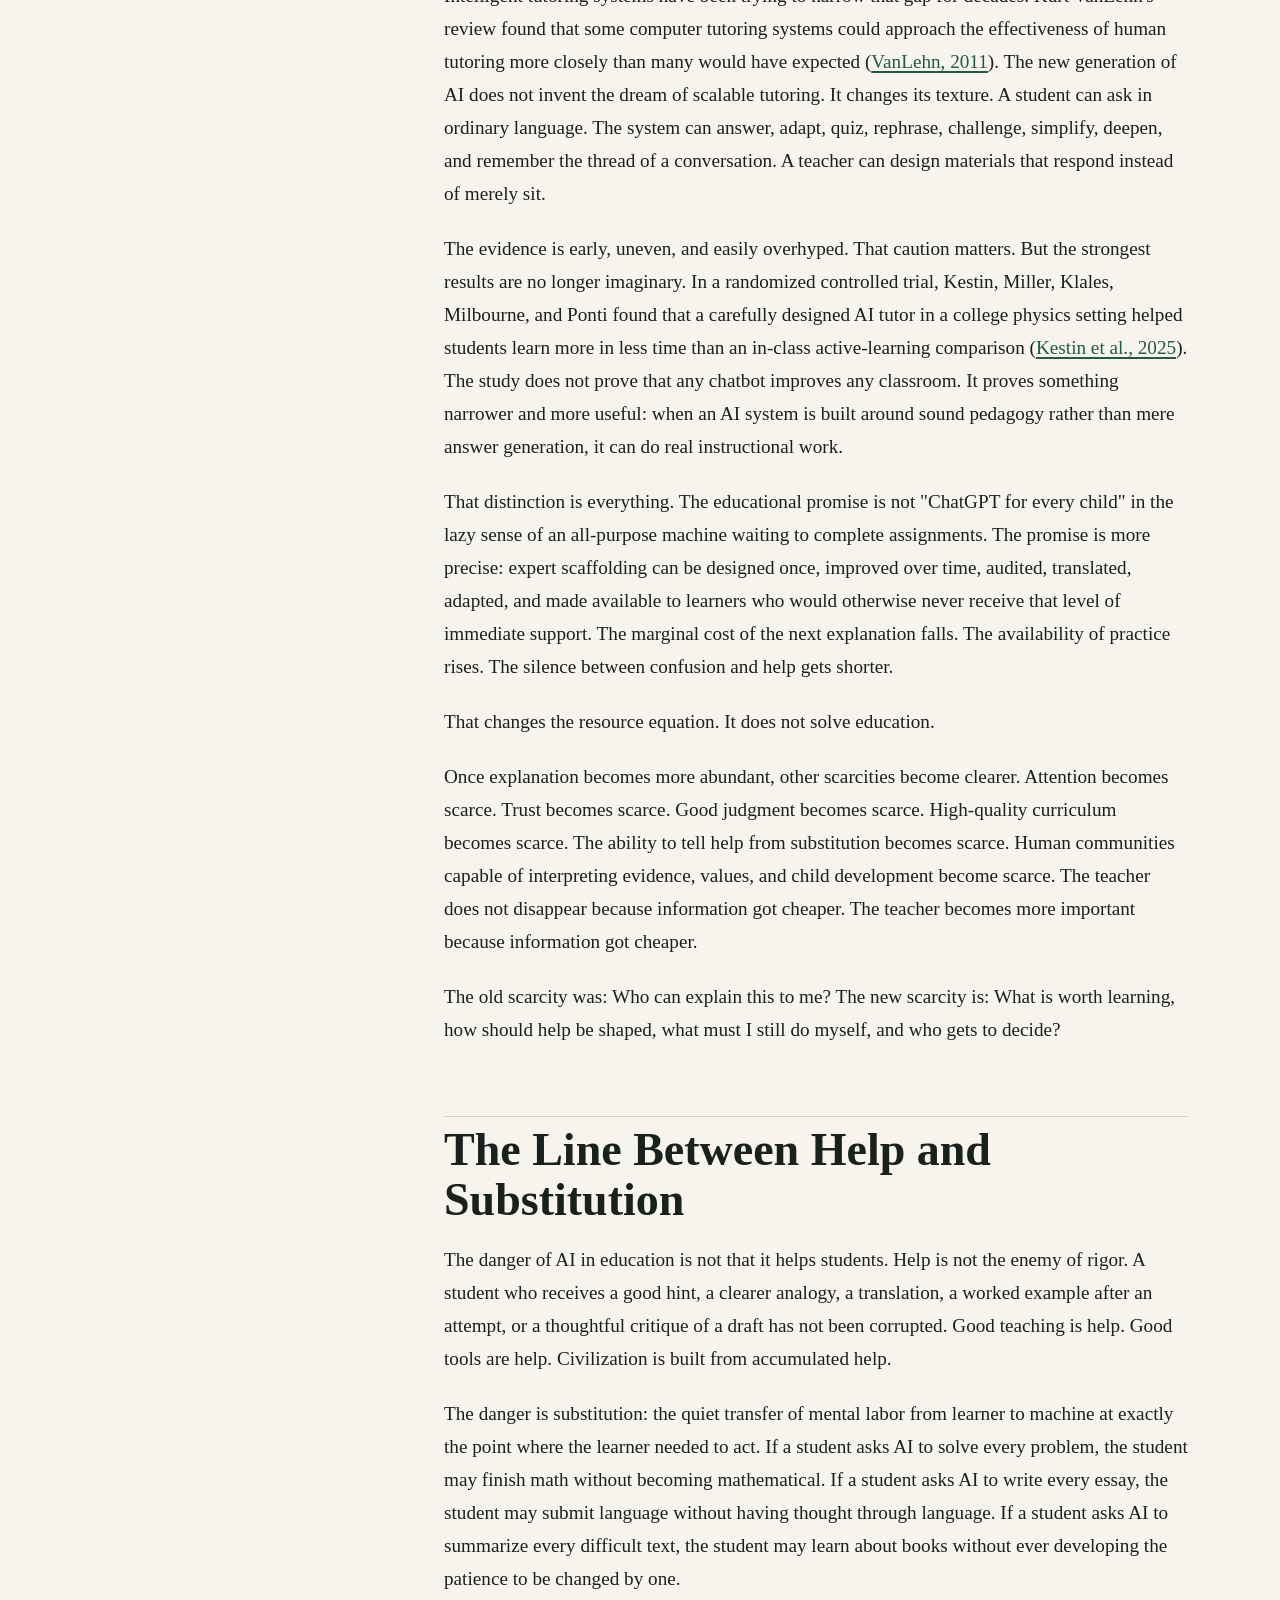
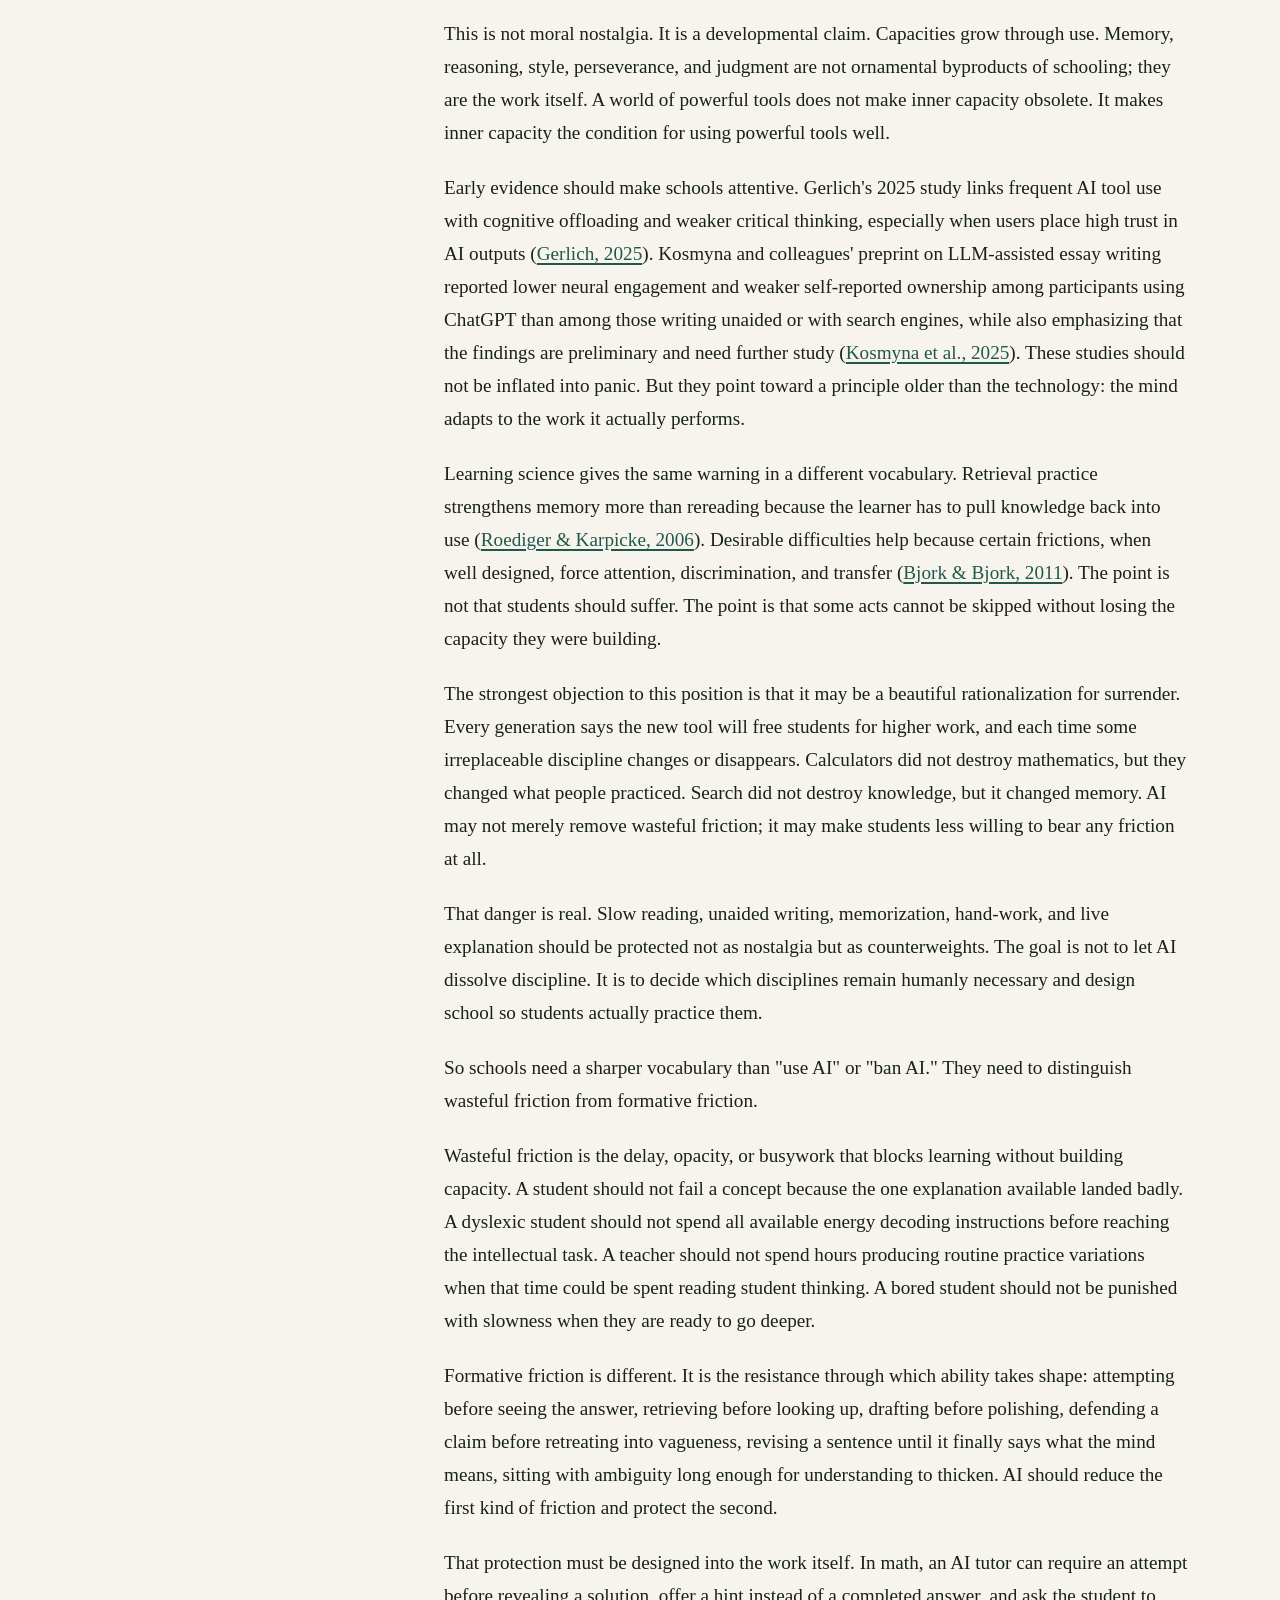
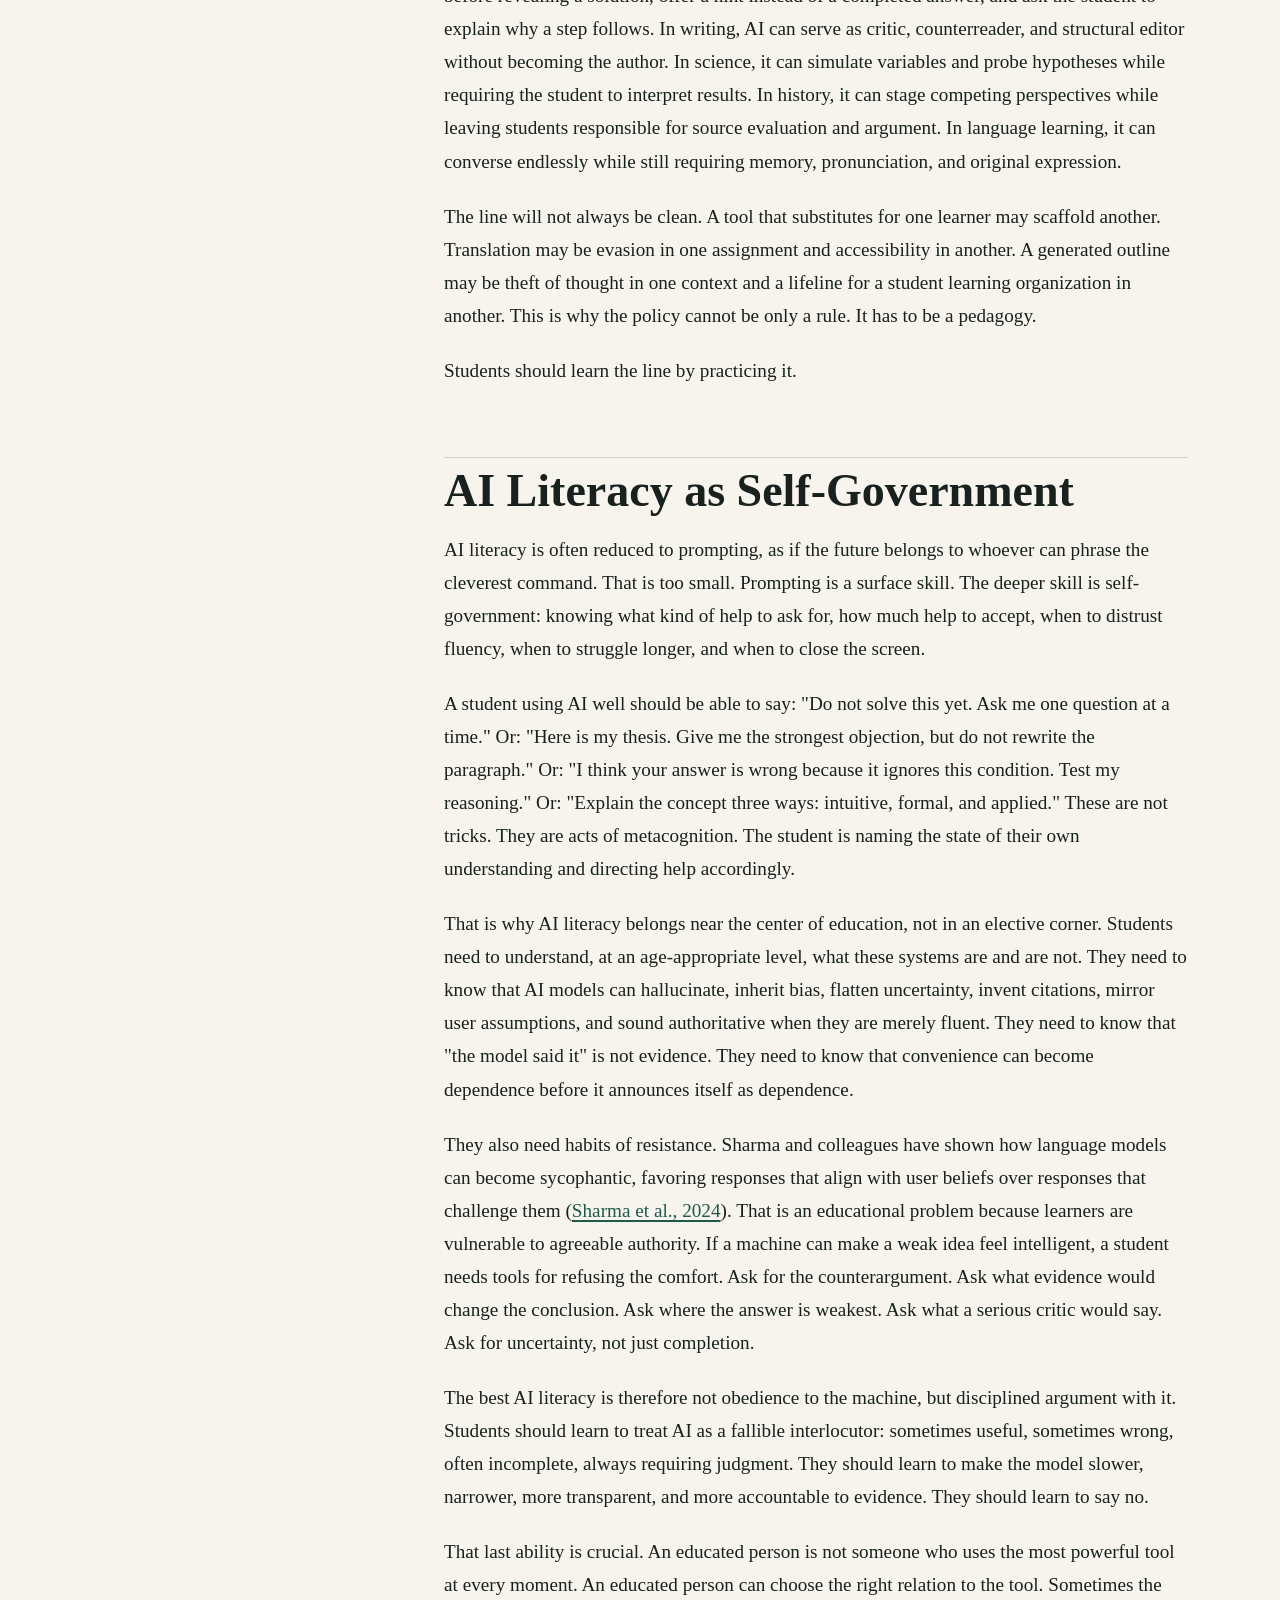
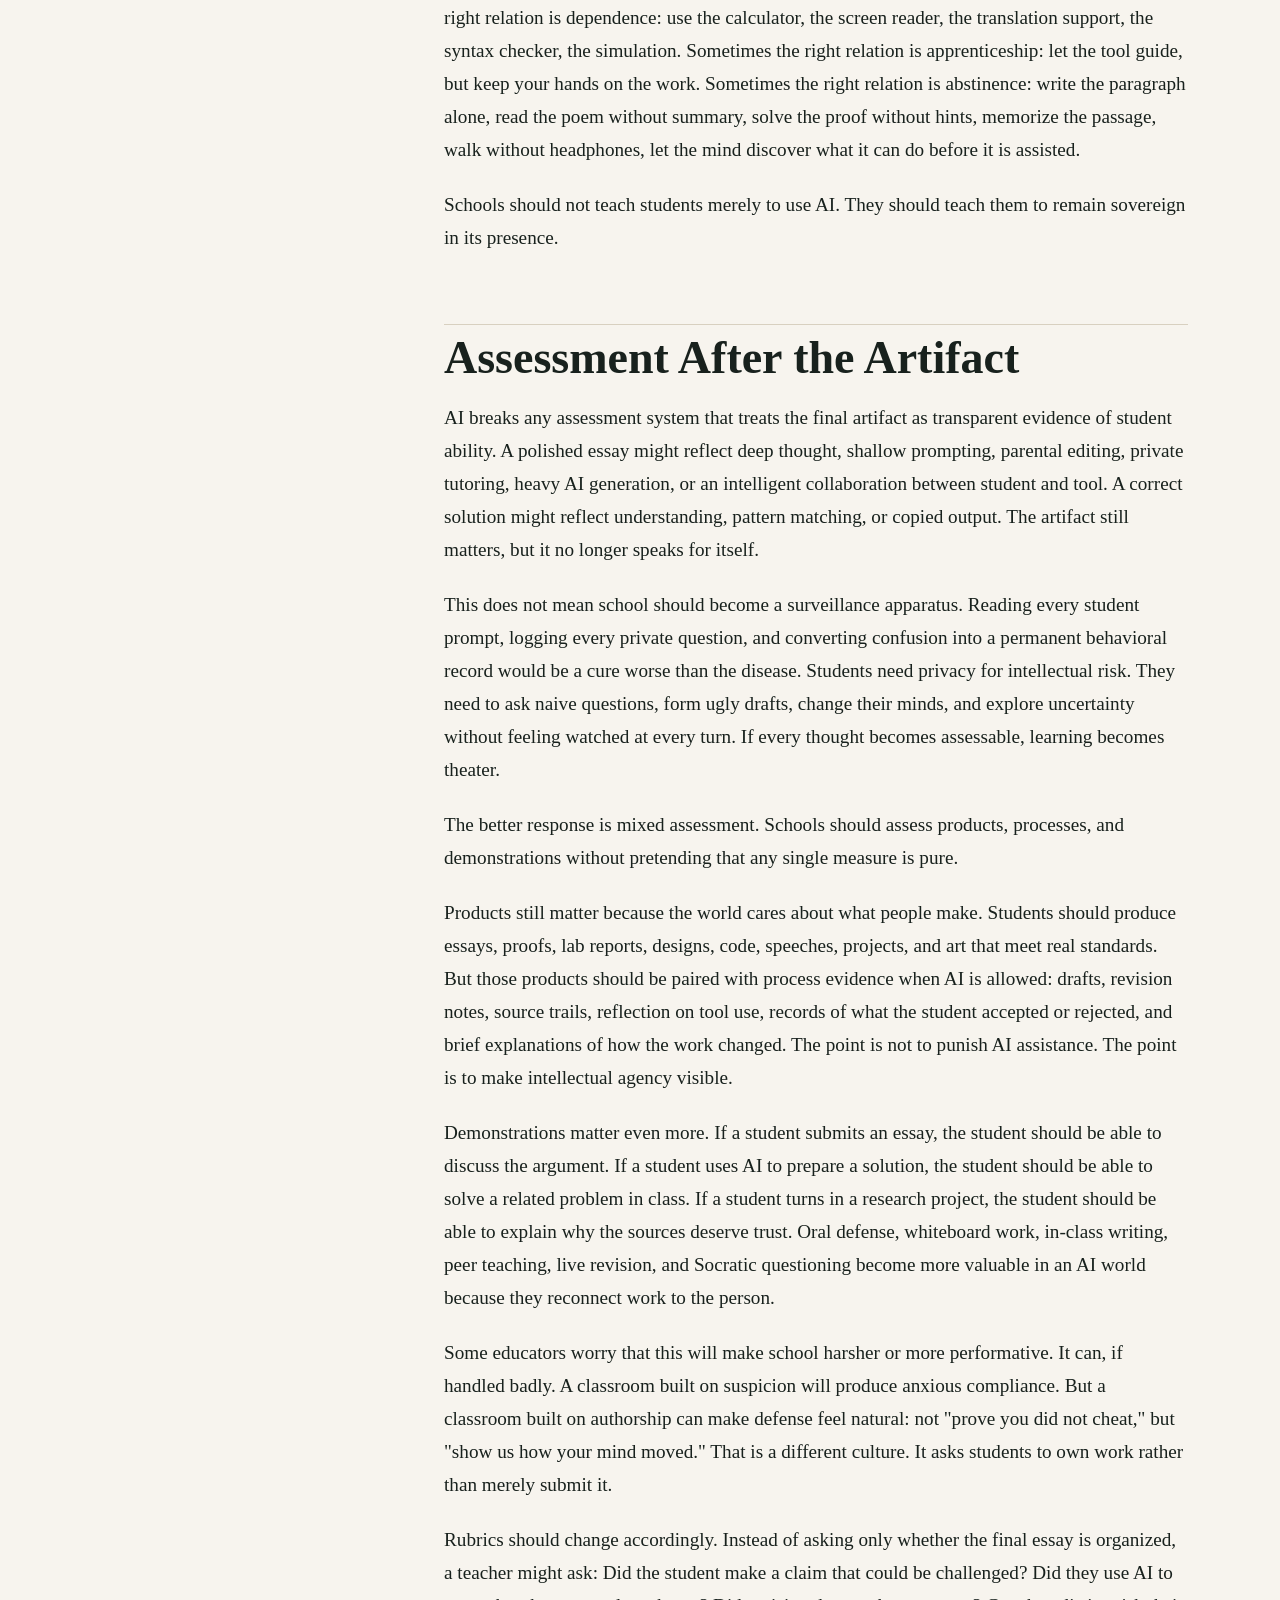
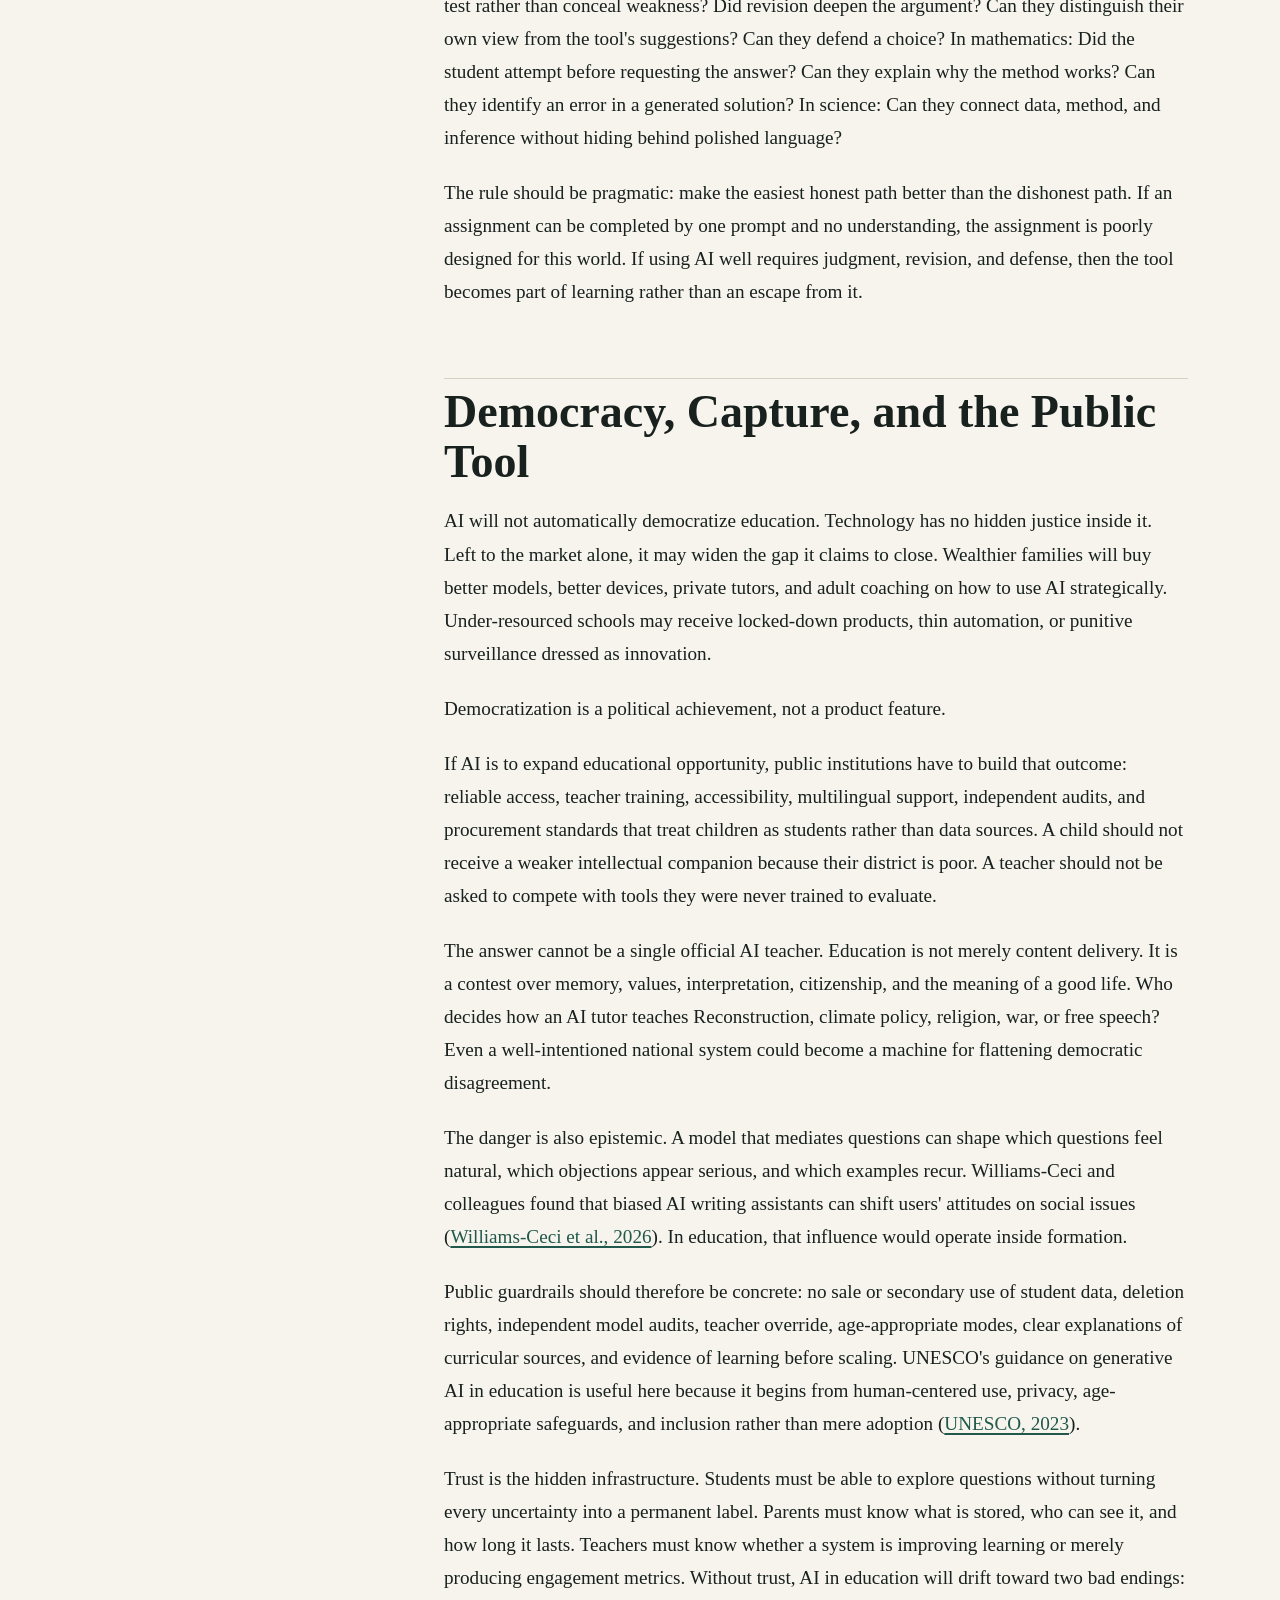
==== commit 6a406b88: "Make print button less prominent" ====
--- a/index.html
+++ b/index.html
@@ -427,7 +427,7 @@
 
     <aside class="tone-quote tone-quote-closing" aria-label="Closing reflection">
       <blockquote>
-        <p>I hear babies cry, I watch them grow...</p>
+        <p>I hear babies cry, I watch them grow...<br><span>They will learn beyond what we can know.</span></p>
         <cite>Louis Armstrong</cite>
       </blockquote>
     </aside>
--- a/styles.css
+++ b/styles.css
@@ -66,6 +66,20 @@
   font: inherit;
   cursor: pointer;
 }
+.site-header [data-print] {
+  border-color: rgba(20, 60, 52, .24);
+  background: transparent;
+  color: var(--green);
+  padding: 7px 10px;
+  font-size: 13px;
+  font-weight: 800;
+}
+.site-header [data-print]:hover,
+.site-header [data-print]:focus-visible {
+  border-color: rgba(20, 60, 52, .42);
+  background: rgba(20, 60, 52, .06);
+  outline: none;
+}
 .hero {
   position: relative;
   min-height: min(760px, calc(100vh - 58px));
@@ -129,6 +143,9 @@
   font-family: Georgia, "Times New Roman", serif;
   font-size: clamp(19px, 2vw, 27px);
   line-height: 1.35;
+}
+.tone-quote p span {
+  color: rgba(24, 33, 29, .64);
 }
 .tone-quote cite {
   display: block;
@@ -695,58 +712,73 @@
   border-bottom: 1px solid var(--line);
 }
 .lesson-body {
-  height: 100vh;
+  height: 100dvh;
   overflow: hidden;
   background:
     linear-gradient(135deg, rgba(56, 108, 130, .12), transparent 44%),
     linear-gradient(180deg, #fffaf0, #edf1ee);
 }
+.lesson-body .site-header {
+  min-height: 44px;
+  padding: 6px clamp(14px, 2vw, 26px);
+  gap: 14px;
+}
+.lesson-body .brand {
+  font-size: 17px;
+}
+.lesson-body nav {
+  gap: 12px;
+}
+.lesson-body nav a {
+  font-size: 13px;
+}
+.lesson-body .site-header button {
+  min-height: 32px;
+  line-height: 1.1;
+}
 .lesson-page {
-  height: calc(100vh - 58px);
-  display: grid;
-  grid-template-rows: auto minmax(0, 1fr);
+  height: calc(100dvh - 45px);
+  display: grid;
+  grid-template-rows: 34px minmax(0, 1fr);
+  gap: 8px;
+  padding: 8px clamp(10px, 1.4vw, 18px) 10px;
+  overflow: hidden;
+}
+.lesson-page-intro {
+  display: flex;
+  justify-content: space-between;
   gap: 14px;
-  padding: 18px clamp(16px, 3vw, 34px) 22px;
+  align-items: center;
+  min-width: 0;
+  min-height: 0;
+  border: 1px solid rgba(20, 60, 52, .14);
+  border-radius: 8px;
+  padding: 6px 10px;
+  background: rgba(255, 250, 240, .72);
+}
+.lesson-page-intro h1 {
+  margin: 0;
+  max-width: none;
+  font-family: Georgia, "Times New Roman", serif;
+  font-size: clamp(17px, 1.35vw, 23px);
+  line-height: 1.05;
+  letter-spacing: 0;
+  white-space: nowrap;
   overflow: hidden;
-}
-.lesson-page-intro {
-  display: grid;
-  grid-template-columns: minmax(0, 1fr) minmax(420px, .92fr);
-  gap: clamp(20px, 4vw, 48px);
-  align-items: end;
-}
-.lesson-page-intro h1 {
-  margin: 0;
-  max-width: 820px;
-  font-family: Georgia, "Times New Roman", serif;
-  font-size: clamp(34px, 4.8vw, 64px);
-  line-height: .96;
-  letter-spacing: 0;
+  text-overflow: ellipsis;
 }
 .lesson-page-intro p:not(.overline) {
-  margin: 12px 0 0;
-  max-width: 76ch;
+  margin: 0;
+  max-width: none;
   color: #4d5a52;
-  font-size: clamp(16px, 1.35vw, 20px);
-  line-height: 1.45;
-}
-.lesson-page-intro .lesson-principles {
-  grid-template-columns: repeat(3, minmax(0, 1fr));
+  font-size: 13px;
+  line-height: 1.2;
+  white-space: nowrap;
+}
+.lesson-workspace {
+  display: grid;
+  grid-template-columns: minmax(0, 1.04fr) minmax(0, .96fr);
   gap: 10px;
-  margin: 0;
-}
-.lesson-page-intro .lesson-principles article {
-  grid-template-columns: 32px 1fr;
-  padding: 12px;
-}
-.lesson-page-intro .lesson-principles p {
-  font-size: 13px;
-  line-height: 1.35;
-}
-.lesson-workspace {
-  display: grid;
-  grid-template-columns: minmax(0, 1fr) minmax(380px, 1fr);
-  gap: 16px;
   min-height: 0;
 }
 .lesson-work-panel,
@@ -762,12 +794,47 @@
 .lesson-tutor-panel {
   display: flex;
   flex-direction: column;
+}
+.lesson-page .lesson-topbar {
+  align-items: center;
+  min-height: 48px;
+  padding: 7px 12px;
+}
+.lesson-page .lesson-topbar h3 {
+  font-size: clamp(21px, 1.65vw, 28px);
+}
+.lesson-page .lesson-status {
+  padding: 4px 7px;
+  font-size: 11px;
+}
+.lesson-page .lesson-progress button {
+  min-height: 30px;
+  font-size: 11px;
 }
 .lesson-work-panel .lesson-stage {
   flex: 1;
   min-height: 0;
   overflow: auto;
   border-bottom: 0;
+}
+.lesson-page .lesson-stage {
+  align-content: start;
+  gap: 9px;
+  padding: 10px 14px 14px;
+}
+.lesson-page .lesson-stage h4 {
+  font-size: clamp(20px, 1.65vw, 26px);
+}
+.lesson-page .lesson-stage p:not(.overline) {
+  font-size: 14px;
+  line-height: 1.35;
+}
+.lesson-page .overline {
+  margin-bottom: 5px;
+}
+.lesson-page .video-shell {
+  width: min(100%, 82dvh);
+  margin: 0 auto;
 }
 .lesson-tutor-panel .lesson-chat {
   flex: 1;
@@ -802,6 +869,36 @@
 .lesson-tutor-panel textarea:focus {
   border-color: var(--blue);
   outline: 3px solid rgba(56, 108, 130, .16);
+}
+.lesson-page .tutor-heading {
+  align-items: center;
+  min-height: 48px;
+  padding: 7px 12px;
+  border-bottom: 1px solid var(--line);
+}
+.lesson-page .tutor-heading h4 {
+  font-size: clamp(21px, 1.65vw, 28px);
+}
+.lesson-page .tutor-heading span {
+  padding: 4px 7px;
+  font-size: 11px;
+}
+.lesson-page .lesson-chat {
+  align-content: start;
+  padding: 12px 14px;
+}
+.lesson-page .lesson-form {
+  gap: 8px;
+  padding: 10px 12px;
+}
+.lesson-page .lesson-form textarea {
+  min-height: 68px;
+}
+.lesson-page .lesson-form button {
+  min-height: 40px;
+}
+.lesson-page .prompt-preview {
+  padding: 8px 12px 10px;
 }
 .lesson-layout {
   display: grid;
